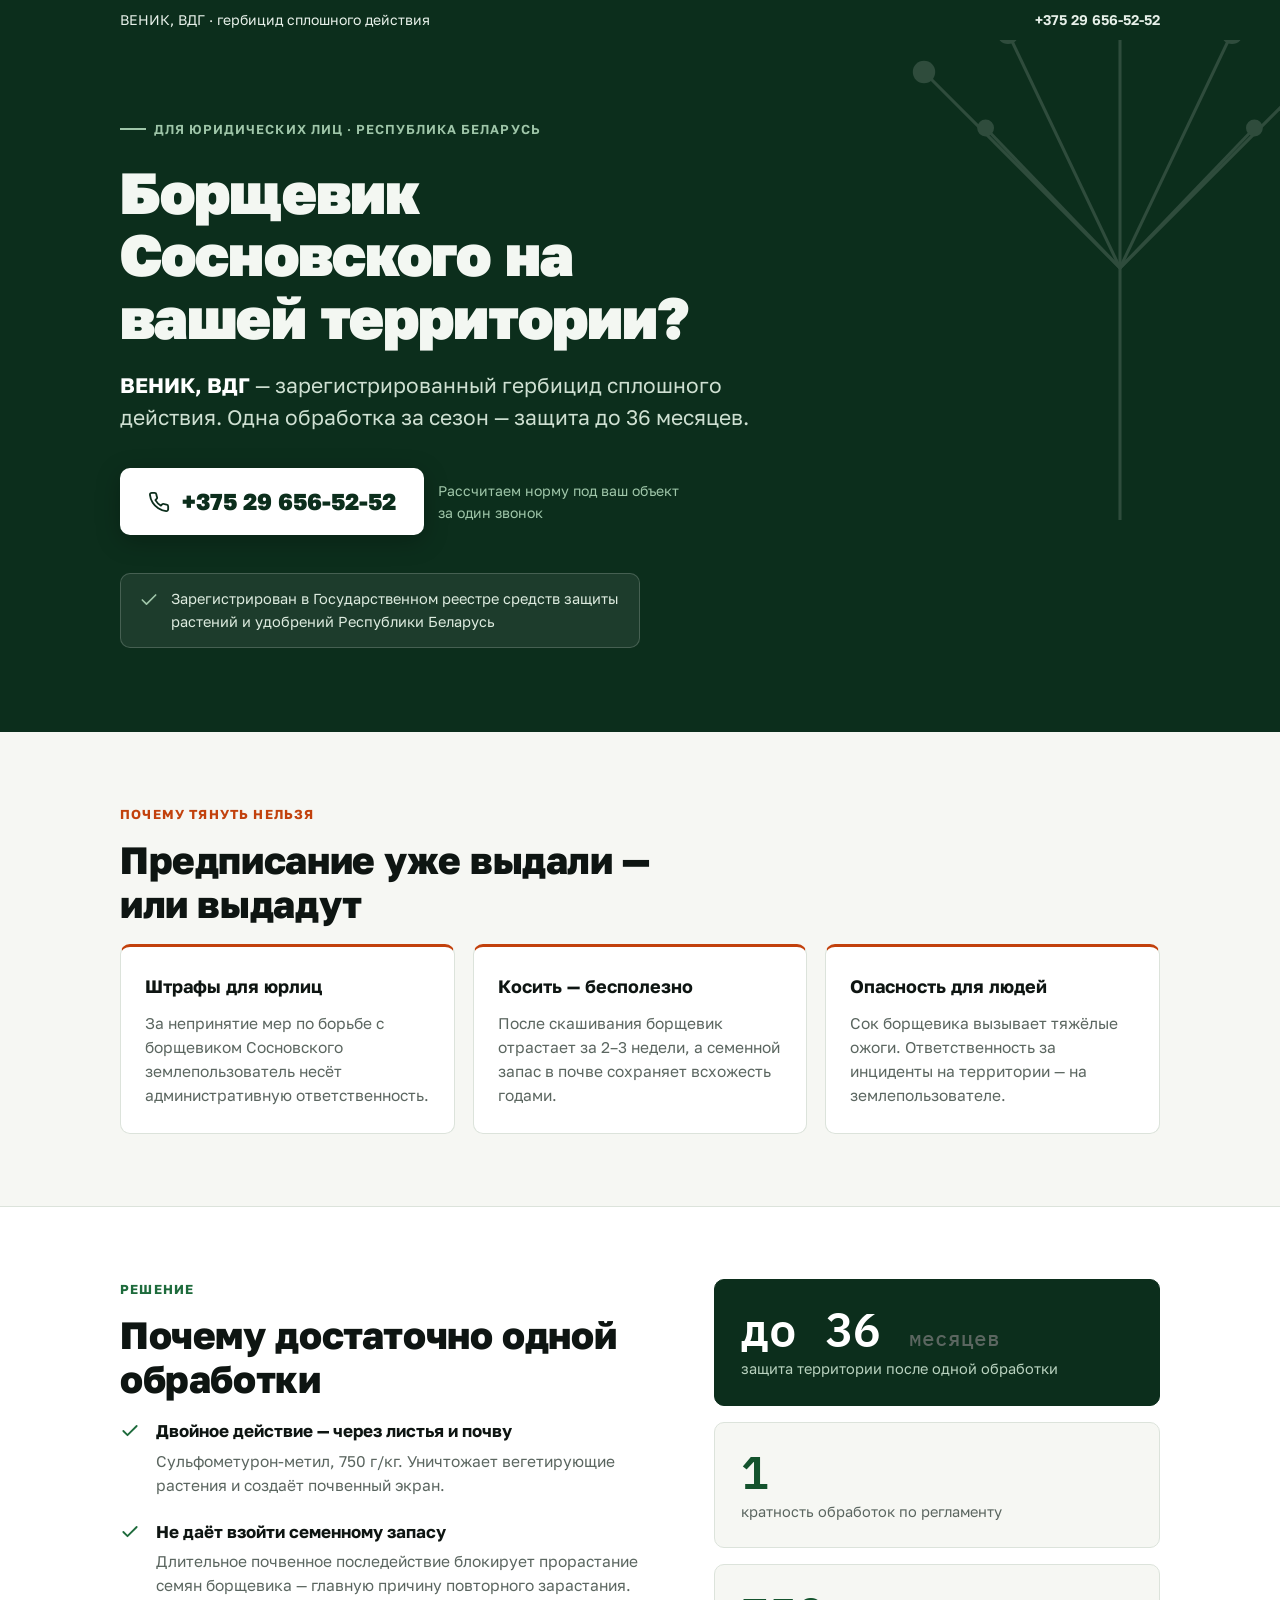
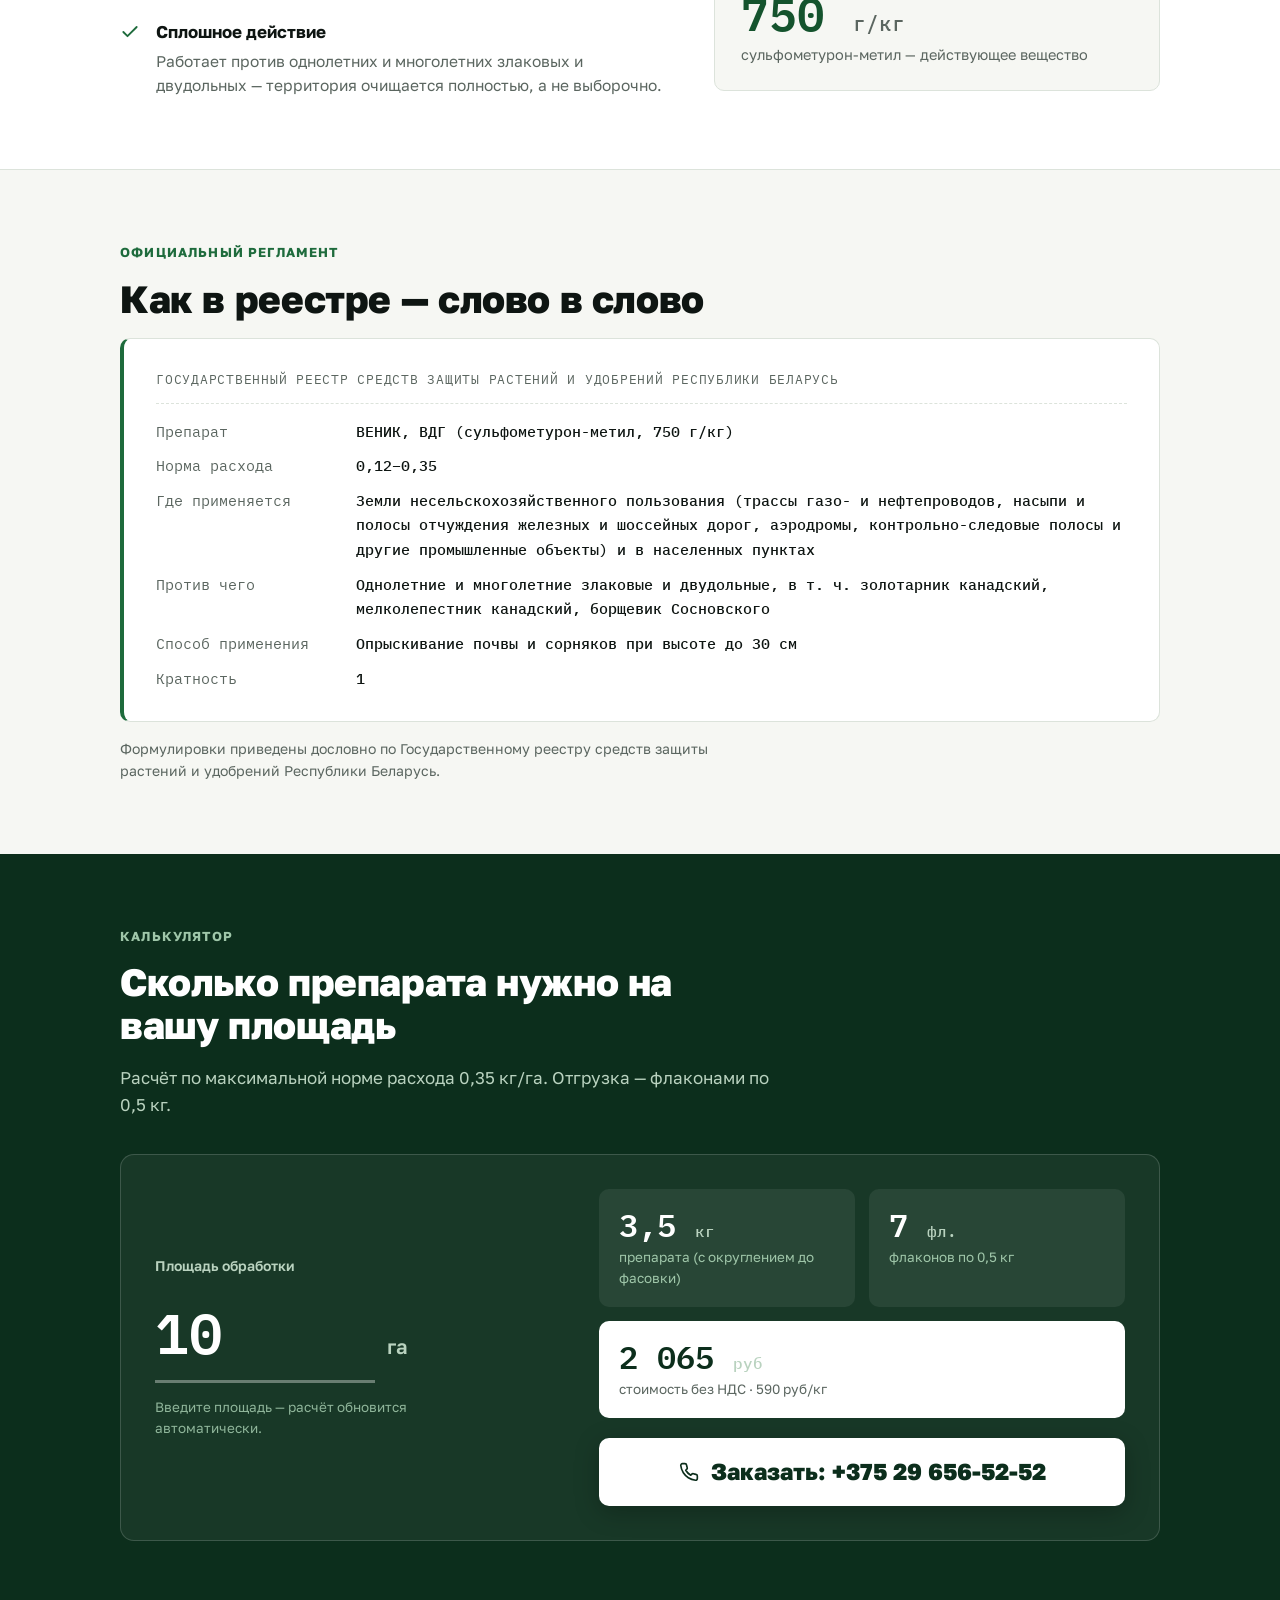
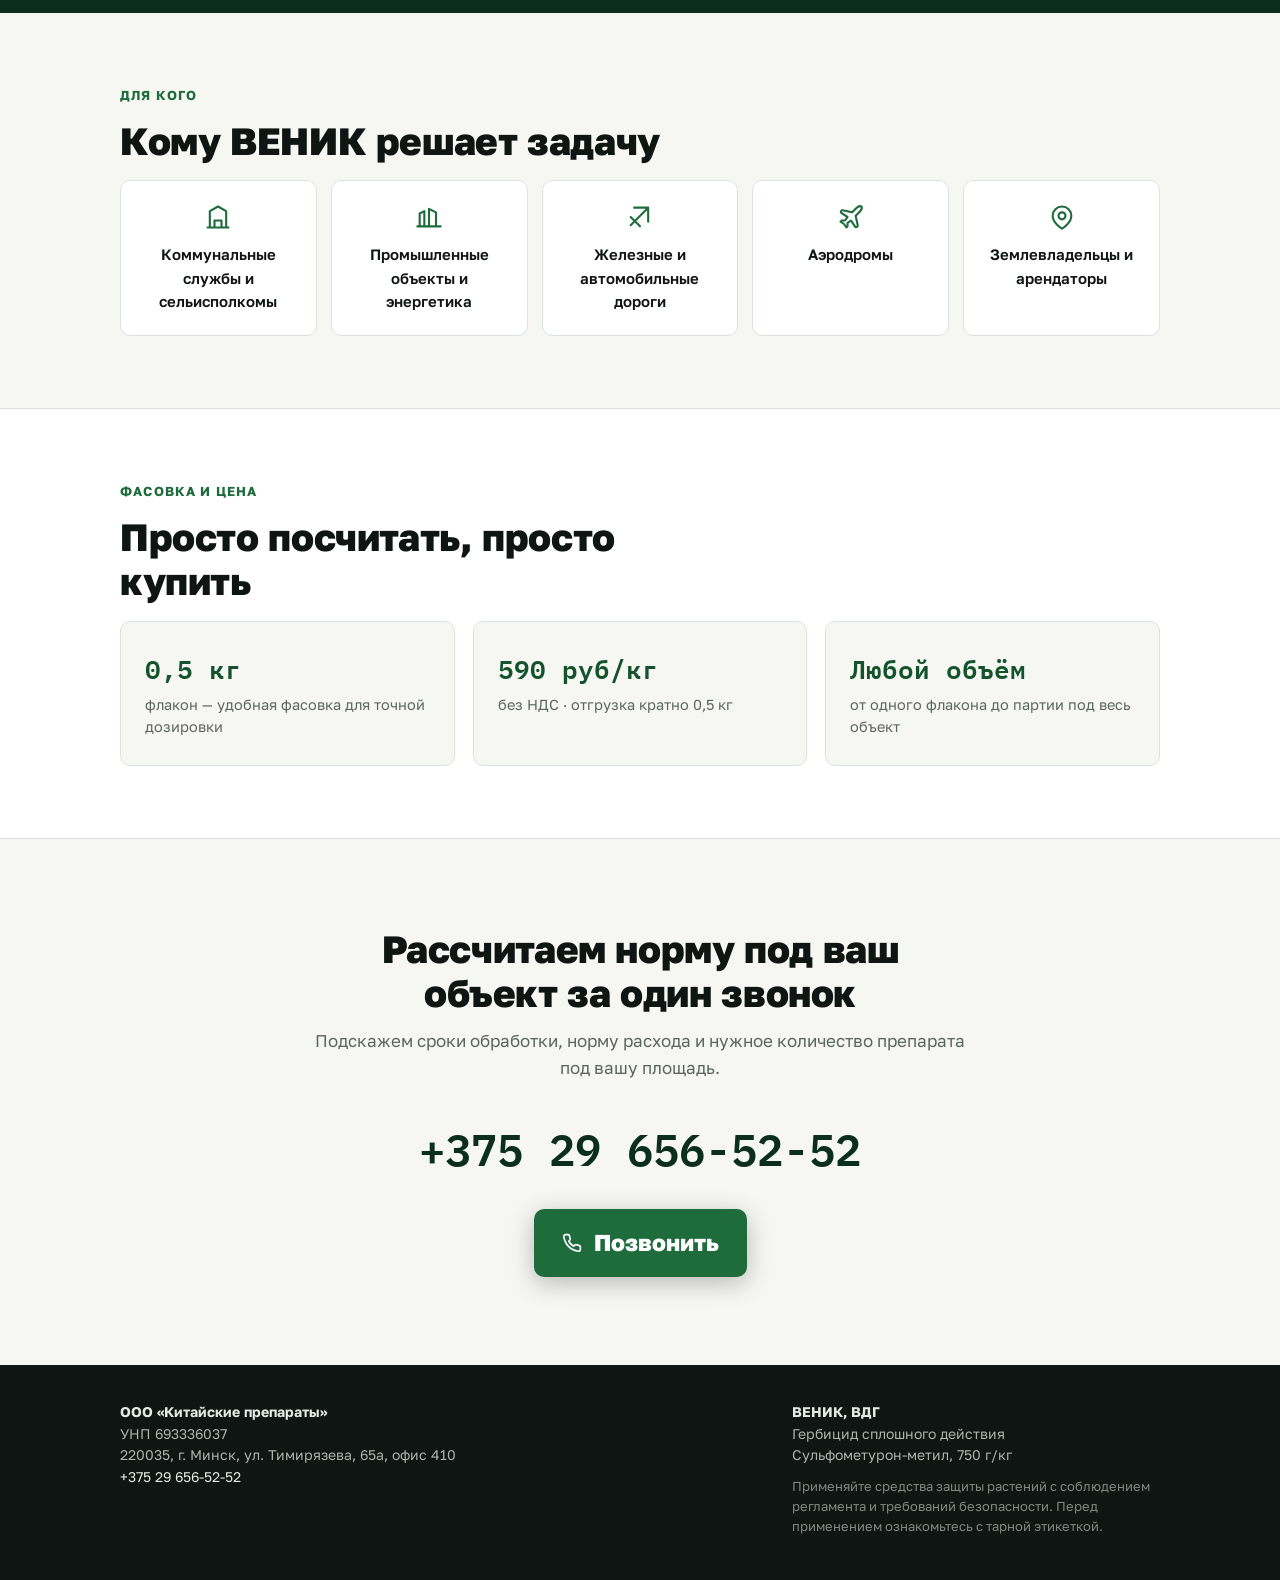
==== index.html @ 2564b075 "Add files via upload" ====
<!DOCTYPE html>
<html lang="ru">
<head>
<meta charset="UTF-8">
<meta name="viewport" content="width=device-width, initial-scale=1.0">
<title>ВЕНИК, ВДГ — гербицид против борщевика Сосновского | Беларусь</title>
<meta name="description" content="ВЕНИК, ВДГ — зарегистрированный в Республике Беларусь гербицид сплошного действия против борщевика Сосновского. Одна обработка. Защита до 36 месяцев.">
<link rel="preconnect" href="https://fonts.googleapis.com">
<link rel="preconnect" href="https://fonts.gstatic.com" crossorigin>
<link href="https://fonts.googleapis.com/css2?family=Golos+Text:wght@400;500;600;700;800;900&family=IBM+Plex+Mono:wght@400;500;600&display=swap" rel="stylesheet">
<style>
:root{
  --ink:#0E1512;
  --paper:#F6F7F3;
  --card:#FFFFFF;
  --green:#1E6B3C;
  --green-dark:#14532D;
  --green-deep:#0C2E1C;
  --amber:#C2410C;
  --amber-soft:#FDF0E7;
  --line:#DCE3DB;
  --muted:#5B6660;
  --radius:10px;
}
*{margin:0;padding:0;box-sizing:border-box}
html{scroll-behavior:smooth}
body{
  font-family:'Golos Text',system-ui,sans-serif;
  background:var(--paper);
  color:var(--ink);
  line-height:1.55;
  -webkit-font-smoothing:antialiased;
}
.mono{font-family:'IBM Plex Mono',monospace}
.wrap{max-width:1080px;margin:0 auto;padding:0 20px}
a{color:inherit}

/* ---------- top bar ---------- */
.topbar{
  background:var(--green-deep);
  color:#E7F0E9;
  font-size:14px;
  padding:9px 0;
}
.topbar .wrap{display:flex;justify-content:space-between;align-items:center;gap:12px;flex-wrap:wrap}
.topbar a{text-decoration:none;font-weight:600;white-space:nowrap}
.topbar a:hover{text-decoration:underline}

/* ---------- hero ---------- */
.hero{
  background:var(--green-deep);
  color:#F3F7F2;
  position:relative;
  overflow:hidden;
  padding:72px 0 84px;
}
.hero .wrap{position:relative;z-index:2}
.umbel{
  position:absolute;
  right:-120px;
  top:-80px;
  width:560px;
  height:560px;
  opacity:.14;
  z-index:1;
  pointer-events:none;
}
.eyebrow{
  display:inline-flex;
  align-items:center;
  gap:8px;
  font-size:13px;
  letter-spacing:.08em;
  text-transform:uppercase;
  font-weight:600;
  color:#9FC6A9;
  margin-bottom:22px;
}
.eyebrow::before{content:"";width:26px;height:2px;background:#9FC6A9;display:inline-block}
h1{
  font-size:clamp(32px,5.6vw,58px);
  font-weight:900;
  line-height:1.08;
  letter-spacing:-.015em;
  max-width:15ch;
  margin-bottom:20px;
}
.hero p.lead{
  font-size:clamp(17px,2.2vw,21px);
  color:#CFE0D2;
  max-width:52ch;
  margin-bottom:34px;
}
.hero p.lead strong{color:#fff}
.cta-row{display:flex;gap:14px;flex-wrap:wrap;align-items:center}
.btn-call{
  display:inline-flex;
  align-items:center;
  gap:12px;
  background:#fff;
  color:var(--green-deep);
  text-decoration:none;
  font-weight:800;
  font-size:clamp(18px,2.4vw,23px);
  padding:16px 28px;
  border-radius:var(--radius);
  transition:transform .18s ease, box-shadow .18s ease;
  cursor:pointer;
  box-shadow:0 6px 24px rgba(0,0,0,.25);
}
.btn-call:hover{transform:translateY(-2px);box-shadow:0 10px 30px rgba(0,0,0,.3)}
.btn-call svg{flex:none}
.cta-note{font-size:14px;color:#9FC6A9}
.reg-badge{
  margin-top:38px;
  display:inline-flex;
  align-items:flex-start;
  gap:12px;
  background:rgba(255,255,255,.07);
  border:1px solid rgba(255,255,255,.18);
  border-radius:var(--radius);
  padding:14px 18px;
  font-size:14.5px;
  color:#DDEBDF;
  max-width:520px;
}
.reg-badge svg{flex:none;margin-top:2px}

/* ---------- sections ---------- */
section{padding:72px 0}
.sec-label{
  font-size:13px;
  letter-spacing:.09em;
  text-transform:uppercase;
  font-weight:700;
  color:var(--green);
  margin-bottom:14px;
}
h2{
  font-size:clamp(26px,3.6vw,38px);
  font-weight:800;
  line-height:1.15;
  letter-spacing:-.01em;
  margin-bottom:18px;
  max-width:24ch;
}
.sub{font-size:17px;color:var(--muted);max-width:60ch;margin-bottom:36px}

/* ---------- pain ---------- */
.pain .sec-label{color:var(--amber)}
.pain-grid{display:grid;grid-template-columns:repeat(3,1fr);gap:18px}
.pain-card{
  background:var(--card);
  border:1px solid var(--line);
  border-top:3px solid var(--amber);
  border-radius:var(--radius);
  padding:26px 24px;
}
.pain-card h3{font-size:18px;font-weight:700;margin-bottom:10px}
.pain-card p{font-size:15.5px;color:var(--muted)}

/* ---------- solution ---------- */
.solution{background:var(--card);border-top:1px solid var(--line);border-bottom:1px solid var(--line)}
.sol-grid{display:grid;grid-template-columns:1.1fr .9fr;gap:48px;align-items:start}
.sol-points{display:flex;flex-direction:column;gap:22px;margin-top:8px}
.sol-point{display:flex;gap:16px;align-items:flex-start}
.sol-point svg{flex:none;margin-top:3px}
.sol-point h3{font-size:17px;font-weight:700;margin-bottom:4px}
.sol-point p{font-size:15.5px;color:var(--muted)}
.stat-stack{display:flex;flex-direction:column;gap:16px}
.stat{
  background:var(--paper);
  border:1px solid var(--line);
  border-radius:var(--radius);
  padding:24px 26px;
}
.stat .num{
  font-family:'IBM Plex Mono',monospace;
  font-size:clamp(34px,4.5vw,46px);
  font-weight:600;
  color:var(--green-dark);
  line-height:1.05;
}
.stat .num small{font-size:.45em;font-weight:500;color:var(--muted)}
.stat .cap{font-size:14.5px;color:var(--muted);margin-top:6px}
.stat.hi{background:var(--green-deep);border-color:var(--green-deep)}
.stat.hi .num{color:#fff}
.stat.hi .cap{color:#B9D2BF}

/* ---------- registry verbatim ---------- */
.registry-doc{
  background:var(--card);
  border:1px solid var(--line);
  border-left:4px solid var(--green);
  border-radius:var(--radius);
  padding:30px 32px;
  font-family:'IBM Plex Mono',monospace;
  font-size:14.5px;
  line-height:1.7;
}
.registry-doc .doc-head{
  font-size:12.5px;
  letter-spacing:.06em;
  text-transform:uppercase;
  color:var(--muted);
  border-bottom:1px dashed var(--line);
  padding-bottom:12px;
  margin-bottom:16px;
}
.registry-doc dl{display:grid;grid-template-columns:180px 1fr;gap:10px 20px}
.registry-doc dt{color:var(--muted)}
.registry-doc dd{font-weight:500}
.reg-footnote{font-size:14px;color:var(--muted);margin-top:16px;max-width:70ch}

/* ---------- calculator ---------- */
.calc{background:var(--green-deep);color:#F3F7F2}
.calc .sec-label{color:#9FC6A9}
.calc h2{color:#fff}
.calc .sub{color:#B9D2BF}
.calc-box{
  background:rgba(255,255,255,.05);
  border:1px solid rgba(255,255,255,.16);
  border-radius:14px;
  padding:34px;
  display:grid;
  grid-template-columns:1fr 1.3fr;
  gap:40px;
  align-items:center;
}
.calc-input label{display:block;font-size:14px;color:#B9D2BF;margin-bottom:10px;font-weight:600}
.area-field{display:flex;align-items:baseline;gap:12px}
.area-field input{
  font-family:'IBM Plex Mono',monospace;
  font-size:clamp(38px,6vw,56px);
  font-weight:600;
  background:transparent;
  border:none;
  border-bottom:3px solid rgba(255,255,255,.35);
  color:#fff;
  width:100%;
  max-width:220px;
  padding:2px 0 6px;
  outline:none;
  transition:border-color .2s;
}
.area-field input:focus{border-color:#fff}
.area-field input::-webkit-outer-spin-button,
.area-field input::-webkit-inner-spin-button{-webkit-appearance:none;margin:0}
.area-field input[type=number]{-moz-appearance:textfield}
.area-field .unit{font-size:20px;color:#B9D2BF;font-weight:600}
.calc-hint{font-size:13.5px;color:#8FB59A;margin-top:14px;max-width:34ch}
.calc-out{display:grid;grid-template-columns:1fr 1fr;gap:14px}
.out-cell{
  background:rgba(255,255,255,.07);
  border-radius:10px;
  padding:18px 20px;
}
.out-cell .v{
  font-family:'IBM Plex Mono',monospace;
  font-size:clamp(24px,3.2vw,32px);
  font-weight:600;
  color:#fff;
  line-height:1.1;
}
.out-cell .v small{font-size:.5em;font-weight:500;color:#B9D2BF}
.out-cell .k{font-size:13.5px;color:#9FC6A9;margin-top:5px}
.out-cell.total{grid-column:1/-1;background:#fff}
.out-cell.total .v{color:var(--green-deep)}
.out-cell.total .k{color:var(--muted)}
.calc-cta{grid-column:1/-1;margin-top:6px}
.btn-call.green{background:#fff;color:var(--green-deep);width:100%;justify-content:center}

/* ---------- audience ---------- */
.aud-grid{display:grid;grid-template-columns:repeat(5,1fr);gap:14px}
.aud-card{
  background:var(--card);
  border:1px solid var(--line);
  border-radius:var(--radius);
  padding:22px 18px;
  text-align:center;
  font-size:15px;
  font-weight:600;
  display:flex;
  flex-direction:column;
  align-items:center;
  gap:12px;
}
.aud-card svg{color:var(--green)}

/* ---------- pack / price ---------- */
.pack{background:var(--card);border-top:1px solid var(--line);border-bottom:1px solid var(--line)}
.pack-grid{display:grid;grid-template-columns:repeat(3,1fr);gap:18px}
.pack-cell{
  border:1px solid var(--line);
  border-radius:var(--radius);
  padding:26px 24px;
  background:var(--paper);
}
.pack-cell .v{font-family:'IBM Plex Mono',monospace;font-size:26px;font-weight:600;color:var(--green-dark)}
.pack-cell .k{font-size:14.5px;color:var(--muted);margin-top:6px}

/* ---------- final ---------- */
.final{padding:88px 0;text-align:center}
.final h2{margin:0 auto 14px}
.final .sub{margin:0 auto 34px}
.phone-big{
  font-family:'IBM Plex Mono',monospace;
  font-size:clamp(26px,5vw,44px);
  font-weight:600;
  color:var(--green-deep);
  text-decoration:none;
  display:inline-block;
  margin-bottom:26px;
}
.phone-big:hover{text-decoration:underline}

/* ---------- footer ---------- */
footer{
  background:var(--ink);
  color:#A9B4AD;
  font-size:14px;
  padding:36px 0 44px;
}
footer .wrap{display:flex;justify-content:space-between;gap:24px;flex-wrap:wrap}
footer .safety{max-width:46ch;font-size:13px;color:#7E8A82;margin-top:10px}
footer strong{color:#E2E8E3}

/* ---------- sticky mobile call ---------- */
.sticky-call{
  display:none;
  position:fixed;
  left:12px;right:12px;bottom:12px;
  z-index:50;
}
.sticky-call a{
  display:flex;
  align-items:center;
  justify-content:center;
  gap:10px;
  background:var(--green);
  color:#fff;
  text-decoration:none;
  font-weight:800;
  font-size:17px;
  padding:15px;
  border-radius:12px;
  box-shadow:0 8px 24px rgba(12,46,28,.35);
}

@media(prefers-reduced-motion:reduce){
  *{transition:none!important;animation:none!important}
  html{scroll-behavior:auto}
}
@media(max-width:900px){
  .sol-grid{grid-template-columns:1fr;gap:34px}
  .pain-grid,.pack-grid{grid-template-columns:1fr}
  .aud-grid{grid-template-columns:repeat(2,1fr)}
  .calc-box{grid-template-columns:1fr;padding:26px 22px}
  .registry-doc dl{grid-template-columns:1fr;gap:2px 0}
  .registry-doc dt{margin-top:12px}
  section{padding:56px 0}
  .hero{padding:56px 0 64px}
  .sticky-call{display:block}
  footer{padding-bottom:96px}
}
@media(max-width:480px){
  .aud-grid{grid-template-columns:1fr 1fr}
}
</style>
</head>
<body>

<div class="topbar">
  <div class="wrap">
    <span>ВЕНИК, ВДГ · гербицид сплошного действия</span>
    <a href="tel:+375296565252">+375 29 656-52-52</a>
  </div>
</div>

<header class="hero">
  <svg class="umbel" viewBox="0 0 200 200" aria-hidden="true">
    <g stroke="#FFFFFF" stroke-width="1.1" fill="none">
      <line x1="100" y1="200" x2="100" y2="110"/>
      <g id="rays">
        <line x1="100" y1="110" x2="30" y2="40"/>
        <line x1="100" y1="110" x2="60" y2="26"/>
        <line x1="100" y1="110" x2="100" y2="18"/>
        <line x1="100" y1="110" x2="140" y2="26"/>
        <line x1="100" y1="110" x2="170" y2="40"/>
        <line x1="100" y1="110" x2="52" y2="60"/>
        <line x1="100" y1="110" x2="148" y2="60"/>
      </g>
    </g>
    <g fill="#FFFFFF">
      <circle cx="30" cy="40" r="4"/><circle cx="60" cy="26" r="4"/>
      <circle cx="100" cy="18" r="4"/><circle cx="140" cy="26" r="4"/>
      <circle cx="170" cy="40" r="4"/><circle cx="52" cy="60" r="3"/>
      <circle cx="148" cy="60" r="3"/>
    </g>
  </svg>
  <div class="wrap">
    <div class="eyebrow">Для юридических лиц · Республика Беларусь</div>
    <h1>Борщевик Сосновского на вашей территории?</h1>
    <p class="lead"><strong>ВЕНИК, ВДГ</strong> — зарегистрированный гербицид сплошного действия. Одна обработка за сезон — защита до 36 месяцев.</p>
    <div class="cta-row">
      <a class="btn-call" href="tel:+375296565252">
        <svg width="22" height="22" viewBox="0 0 24 24" fill="none" stroke="currentColor" stroke-width="2" stroke-linecap="round" stroke-linejoin="round"><path d="M22 16.92v3a2 2 0 0 1-2.18 2 19.79 19.79 0 0 1-8.63-3.07 19.5 19.5 0 0 1-6-6 19.79 19.79 0 0 1-3.07-8.67A2 2 0 0 1 4.11 2h3a2 2 0 0 1 2 1.72c.127.96.361 1.903.7 2.81a2 2 0 0 1-.45 2.11L8.09 9.91a16 16 0 0 0 6 6l1.27-1.27a2 2 0 0 1 2.11-.45c.907.339 1.85.573 2.81.7A2 2 0 0 1 22 16.92z"/></svg>
        +375 29 656-52-52
      </a>
      <span class="cta-note">Рассчитаем норму под ваш объект<br>за один звонок</span>
    </div>
    <div class="reg-badge">
      <svg width="20" height="20" viewBox="0 0 24 24" fill="none" stroke="#9FC6A9" stroke-width="2" stroke-linecap="round" stroke-linejoin="round"><path d="M20 6 9 17l-5-5"/></svg>
      Зарегистрирован в Государственном реестре средств защиты растений и удобрений Республики Беларусь
    </div>
  </div>
</header>

<section class="pain">
  <div class="wrap">
    <div class="sec-label">Почему тянуть нельзя</div>
    <h2>Предписание уже выдали — или выдадут</h2>
    <div class="pain-grid">
      <div class="pain-card">
        <h3>Штрафы для юрлиц</h3>
        <p>За непринятие мер по борьбе с борщевиком Сосновского землепользователь несёт административную ответственность.</p>
      </div>
      <div class="pain-card">
        <h3>Косить — бесполезно</h3>
        <p>После скашивания борщевик отрастает за 2–3 недели, а семенной запас в почве сохраняет всхожесть годами.</p>
      </div>
      <div class="pain-card">
        <h3>Опасность для людей</h3>
        <p>Сок борщевика вызывает тяжёлые ожоги. Ответственность за инциденты на территории — на землепользователе.</p>
      </div>
    </div>
  </div>
</section>

<section class="solution">
  <div class="wrap">
    <div class="sol-grid">
      <div>
        <div class="sec-label">Решение</div>
        <h2>Почему достаточно одной обработки</h2>
        <div class="sol-points">
          <div class="sol-point">
            <svg width="20" height="20" viewBox="0 0 24 24" fill="none" stroke="#1E6B3C" stroke-width="2.2" stroke-linecap="round" stroke-linejoin="round"><path d="M20 6 9 17l-5-5"/></svg>
            <div>
              <h3>Двойное действие — через листья и почву</h3>
              <p>Сульфометурон-метил, 750 г/кг. Уничтожает вегетирующие растения и создаёт почвенный экран.</p>
            </div>
          </div>
          <div class="sol-point">
            <svg width="20" height="20" viewBox="0 0 24 24" fill="none" stroke="#1E6B3C" stroke-width="2.2" stroke-linecap="round" stroke-linejoin="round"><path d="M20 6 9 17l-5-5"/></svg>
            <div>
              <h3>Не даёт взойти семенному запасу</h3>
              <p>Длительное почвенное последействие блокирует прорастание семян борщевика — главную причину повторного зарастания.</p>
            </div>
          </div>
          <div class="sol-point">
            <svg width="20" height="20" viewBox="0 0 24 24" fill="none" stroke="#1E6B3C" stroke-width="2.2" stroke-linecap="round" stroke-linejoin="round"><path d="M20 6 9 17l-5-5"/></svg>
            <div>
              <h3>Сплошное действие</h3>
              <p>Работает против однолетних и многолетних злаковых и двудольных — территория очищается полностью, а не выборочно.</p>
            </div>
          </div>
        </div>
      </div>
      <div class="stat-stack">
        <div class="stat hi">
          <div class="num">до 36 <small>месяцев</small></div>
          <div class="cap">защита территории после одной обработки</div>
        </div>
        <div class="stat">
          <div class="num">1</div>
          <div class="cap">кратность обработок по регламенту</div>
        </div>
        <div class="stat">
          <div class="num">750 <small>г/кг</small></div>
          <div class="cap">сульфометурон-метил — действующее вещество</div>
        </div>
      </div>
    </div>
  </div>
</section>

<section class="registry">
  <div class="wrap">
    <div class="sec-label">Официальный регламент</div>
    <h2>Как в реестре — слово в слово</h2>
    <div class="registry-doc">
      <div class="doc-head">Государственный реестр средств защиты растений и удобрений Республики Беларусь</div>
      <dl>
        <dt>Препарат</dt>
        <dd>ВЕНИК, ВДГ (сульфометурон-метил, 750 г/кг)</dd>
        <dt>Норма расхода</dt>
        <dd>0,12–0,35</dd>
        <dt>Где применяется</dt>
        <dd>Земли несельскохозяйственного пользования (трассы газо- и нефтепроводов, насыпи и полосы отчуждения железных и шоссейных дорог, аэродромы, контрольно-следовые полосы и другие промышленные объекты) и в населенных пунктах</dd>
        <dt>Против чего</dt>
        <dd>Однолетние и многолетние злаковые и двудольные, в т. ч. золотарник канадский, мелколепестник канадский, борщевик Сосновского</dd>
        <dt>Способ применения</dt>
        <dd>Опрыскивание почвы и сорняков при высоте до 30 см</dd>
        <dt>Кратность</dt>
        <dd>1</dd>
      </dl>
    </div>
    <p class="reg-footnote">Формулировки приведены дословно по Государственному реестру средств защиты растений и удобрений Республики Беларусь.</p>
  </div>
</section>

<section class="calc" id="calc">
  <div class="wrap">
    <div class="sec-label">Калькулятор</div>
    <h2>Сколько препарата нужно на вашу площадь</h2>
    <p class="sub">Расчёт по максимальной норме расхода 0,35 кг/га. Отгрузка — флаконами по 0,5 кг.</p>
    <div class="calc-box">
      <div class="calc-input">
        <label for="area">Площадь обработки</label>
        <div class="area-field">
          <input type="number" id="area" inputmode="decimal" min="0" step="0.1" value="10" aria-label="Площадь в гектарах">
          <span class="unit">га</span>
        </div>
        <p class="calc-hint">Введите площадь — расчёт обновится автоматически.</p>
      </div>
      <div class="calc-out">
        <div class="out-cell">
          <div class="v" id="out-kg">3,5 <small>кг</small></div>
          <div class="k">препарата (с округлением до фасовки)</div>
        </div>
        <div class="out-cell">
          <div class="v" id="out-packs">7 <small>фл.</small></div>
          <div class="k">флаконов по 0,5 кг</div>
        </div>
        <div class="out-cell total">
          <div class="v" id="out-sum">2 065 <small>руб</small></div>
          <div class="k">стоимость без НДС · 590 руб/кг</div>
        </div>
        <div class="calc-cta">
          <a class="btn-call green" href="tel:+375296565252">
            <svg width="20" height="20" viewBox="0 0 24 24" fill="none" stroke="currentColor" stroke-width="2" stroke-linecap="round" stroke-linejoin="round"><path d="M22 16.92v3a2 2 0 0 1-2.18 2 19.79 19.79 0 0 1-8.63-3.07 19.5 19.5 0 0 1-6-6 19.79 19.79 0 0 1-3.07-8.67A2 2 0 0 1 4.11 2h3a2 2 0 0 1 2 1.72c.127.96.361 1.903.7 2.81a2 2 0 0 1-.45 2.11L8.09 9.91a16 16 0 0 0 6 6l1.27-1.27a2 2 0 0 1 2.11-.45c.907.339 1.85.573 2.81.7A2 2 0 0 1 22 16.92z"/></svg>
            Заказать: +375 29 656-52-52
          </a>
        </div>
      </div>
    </div>
  </div>
</section>

<section class="audience">
  <div class="wrap">
    <div class="sec-label">Для кого</div>
    <h2>Кому ВЕНИК решает задачу</h2>
    <div class="aud-grid">
      <div class="aud-card">
        <svg width="28" height="28" viewBox="0 0 24 24" fill="none" stroke="currentColor" stroke-width="1.8" stroke-linecap="round" stroke-linejoin="round"><path d="M3 21h18M5 21V7l7-4 7 4v14M9 21v-6h6v6"/></svg>
        Коммунальные службы и сельисполкомы
      </div>
      <div class="aud-card">
        <svg width="28" height="28" viewBox="0 0 24 24" fill="none" stroke="currentColor" stroke-width="1.8" stroke-linecap="round" stroke-linejoin="round"><path d="M2 20h20M4 20V9l4-2v13M12 20V5l6 3v12"/></svg>
        Промышленные объекты и энергетика
      </div>
      <div class="aud-card">
        <svg width="28" height="28" viewBox="0 0 24 24" fill="none" stroke="currentColor" stroke-width="1.8" stroke-linecap="round" stroke-linejoin="round"><path d="M4 19 19 4M7 4h12v12M4 12l8 8"/></svg>
        Железные и автомобильные дороги
      </div>
      <div class="aud-card">
        <svg width="28" height="28" viewBox="0 0 24 24" fill="none" stroke="currentColor" stroke-width="1.8" stroke-linecap="round" stroke-linejoin="round"><path d="M17.8 19.2 16 11l3.5-3.5C21 6 21.5 4 21 3c-1-.5-3 0-4.5 1.5L13 8 4.8 6.2c-.5-.1-.9.1-1.1.5l-.3.5c-.2.5-.1 1 .3 1.3L9 12l-2 3H4l-1 1 3 2 2 3 1-1v-3l3-2 3.5 5.3c.3.4.8.5 1.3.3l.5-.2c.4-.3.6-.7.5-1.2z"/></svg>
        Аэродромы
      </div>
      <div class="aud-card">
        <svg width="28" height="28" viewBox="0 0 24 24" fill="none" stroke="currentColor" stroke-width="1.8" stroke-linecap="round" stroke-linejoin="round"><path d="M12 22s8-4.5 8-11a8 8 0 1 0-16 0c0 6.5 8 11 8 11z"/><circle cx="12" cy="11" r="3"/></svg>
        Землевладельцы и арендаторы
      </div>
    </div>
  </div>
</section>

<section class="pack">
  <div class="wrap">
    <div class="sec-label">Фасовка и цена</div>
    <h2>Просто посчитать, просто купить</h2>
    <div class="pack-grid">
      <div class="pack-cell">
        <div class="v">0,5 кг</div>
        <div class="k">флакон — удобная фасовка для точной дозировки</div>
      </div>
      <div class="pack-cell">
        <div class="v">590 руб/кг</div>
        <div class="k">без НДС · отгрузка кратно 0,5 кг</div>
      </div>
      <div class="pack-cell">
        <div class="v">Любой объём</div>
        <div class="k">от одного флакона до партии под весь объект</div>
      </div>
    </div>
  </div>
</section>

<section class="final">
  <div class="wrap">
    <h2>Рассчитаем норму под ваш объект за один звонок</h2>
    <p class="sub">Подскажем сроки обработки, норму расхода и нужное количество препарата под вашу площадь.</p>
    <a class="phone-big" href="tel:+375296565252">+375 29 656-52-52</a>
    <div>
      <a class="btn-call" style="background:var(--green);color:#fff" href="tel:+375296565252">
        <svg width="20" height="20" viewBox="0 0 24 24" fill="none" stroke="currentColor" stroke-width="2" stroke-linecap="round" stroke-linejoin="round"><path d="M22 16.92v3a2 2 0 0 1-2.18 2 19.79 19.79 0 0 1-8.63-3.07 19.5 19.5 0 0 1-6-6 19.79 19.79 0 0 1-3.07-8.67A2 2 0 0 1 4.11 2h3a2 2 0 0 1 2 1.72c.127.96.361 1.903.7 2.81a2 2 0 0 1-.45 2.11L8.09 9.91a16 16 0 0 0 6 6l1.27-1.27a2 2 0 0 1 2.11-.45c.907.339 1.85.573 2.81.7A2 2 0 0 1 22 16.92z"/></svg>
        Позвонить
      </a>
    </div>
  </div>
</section>

<footer>
  <div class="wrap">
    <div>
      <strong>ООО «Китайские препараты»</strong><br>
      УНП 693336037<br>
      220035, г. Минск, ул. Тимирязева, 65а, офис 410<br>
      <a href="tel:+375296565252" style="color:#E2E8E3;text-decoration:none">+375 29 656-52-52</a>
    </div>
    <div>
      <strong>ВЕНИК, ВДГ</strong><br>
      Гербицид сплошного действия<br>
      Сульфометурон-метил, 750 г/кг
      <p class="safety">Применяйте средства защиты растений с соблюдением регламента и требований безопасности. Перед применением ознакомьтесь с тарной этикеткой.</p>
    </div>
  </div>
</footer>

<div class="sticky-call">
  <a href="tel:+375296565252">
    <svg width="18" height="18" viewBox="0 0 24 24" fill="none" stroke="currentColor" stroke-width="2" stroke-linecap="round" stroke-linejoin="round"><path d="M22 16.92v3a2 2 0 0 1-2.18 2 19.79 19.79 0 0 1-8.63-3.07 19.5 19.5 0 0 1-6-6 19.79 19.79 0 0 1-3.07-8.67A2 2 0 0 1 4.11 2h3a2 2 0 0 1 2 1.72c.127.96.361 1.903.7 2.81a2 2 0 0 1-.45 2.11L8.09 9.91a16 16 0 0 0 6 6l1.27-1.27a2 2 0 0 1 2.11-.45c.907.339 1.85.573 2.81.7A2 2 0 0 1 22 16.92z"/></svg>
    Позвонить: +375 29 656-52-52
  </a>
</div>

<script>
(function(){
  var RATE = 0.35;      // кг/га, максимальная норма
  var PACK = 0.5;       // кг во флаконе
  var PRICE = 590;      // руб/кг без НДС
  var input = document.getElementById('area');
  var outKg = document.getElementById('out-kg');
  var outPacks = document.getElementById('out-packs');
  var outSum = document.getElementById('out-sum');

  function fmt(n, dec){
    return n.toLocaleString('ru-RU', {minimumFractionDigits: 0, maximumFractionDigits: dec});
  }
  function calc(){
    var area = parseFloat(String(input.value).replace(',', '.'));
    if (!isFinite(area) || area <= 0){
      outKg.innerHTML = '— <small>кг</small>';
      outPacks.innerHTML = '— <small>фл.</small>';
      outSum.innerHTML = '— <small>руб</small>';
      return;
    }
    var rawKg = area * RATE;
    var packs = Math.max(1, Math.ceil(rawKg / PACK));
    var kg = packs * PACK;
    var sum = kg * PRICE;
    outKg.innerHTML = fmt(kg, 1) + ' <small>кг</small>';
    outPacks.innerHTML = fmt(packs, 0) + ' <small>фл.</small>';
    outSum.innerHTML = fmt(sum, 0) + ' <small>руб</small>';
  }
  input.addEventListener('input', calc);
  calc();
})();
</script>

</body>
</html>
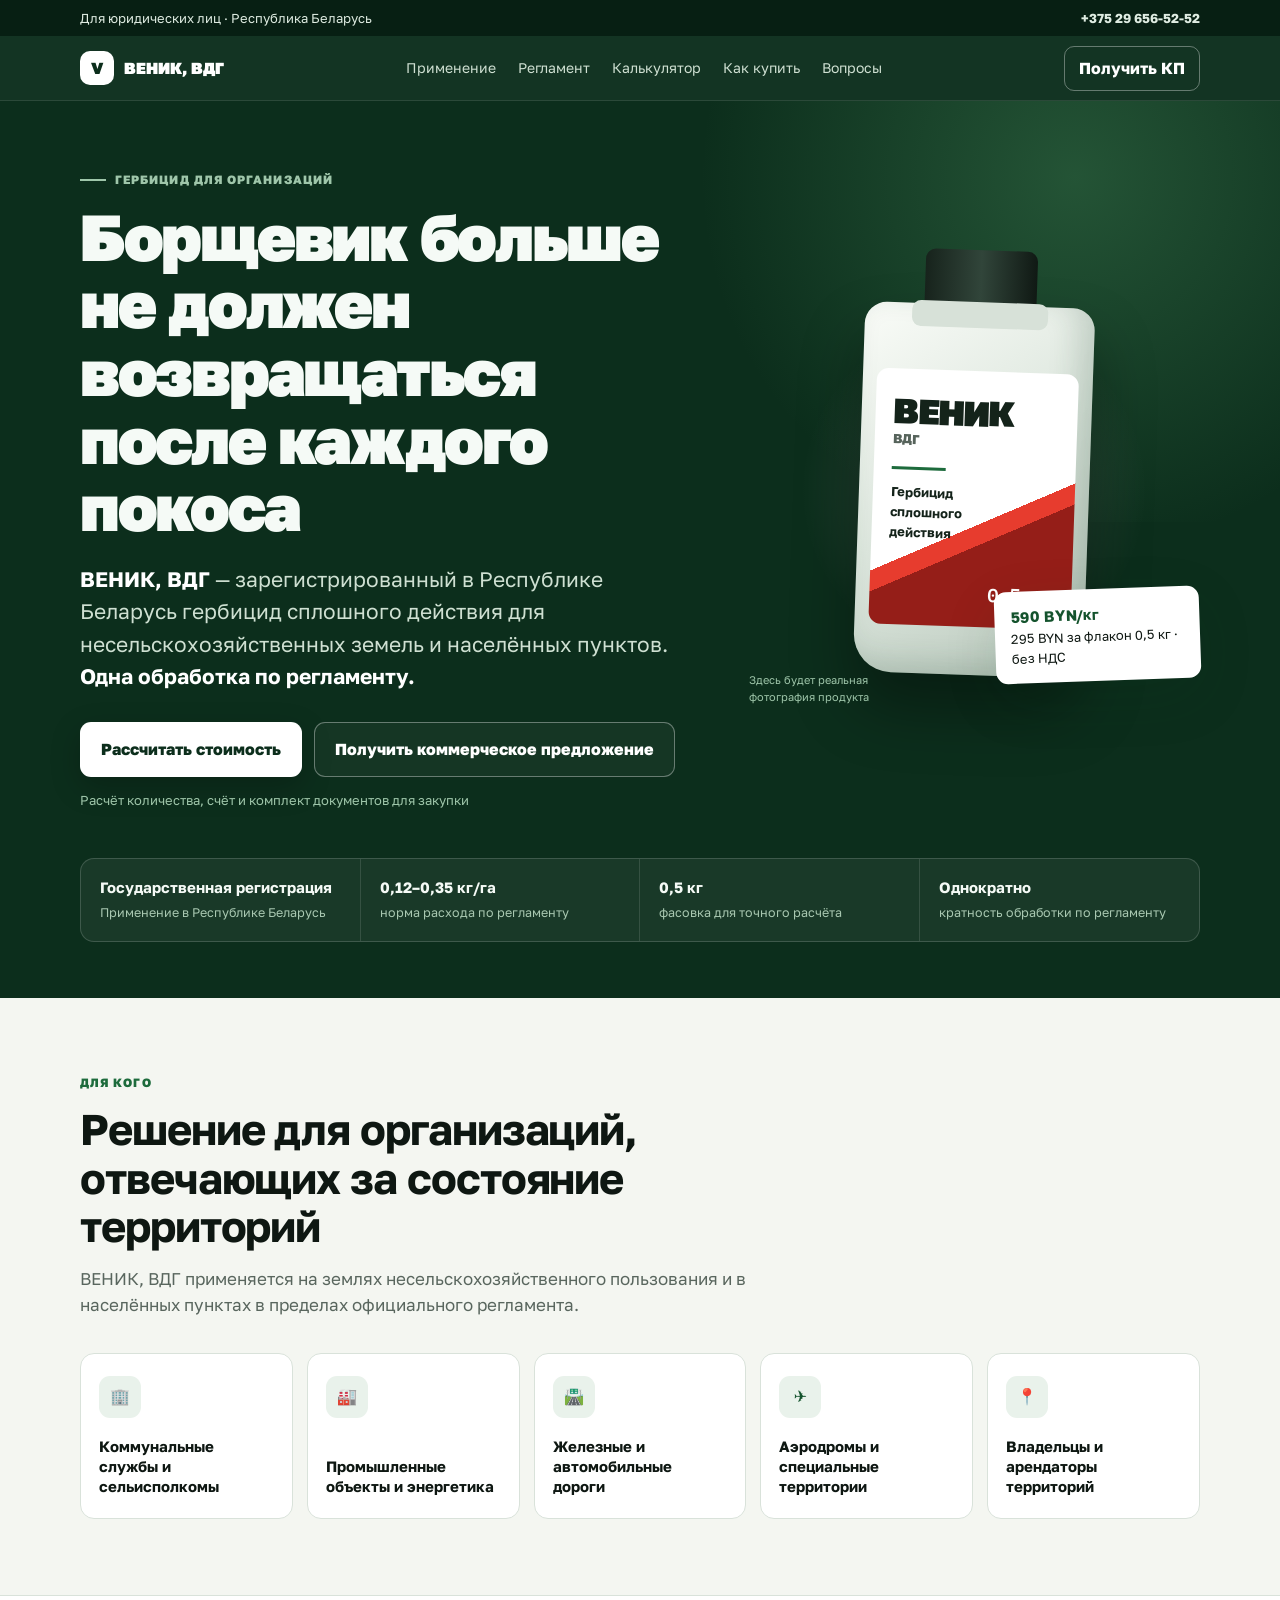
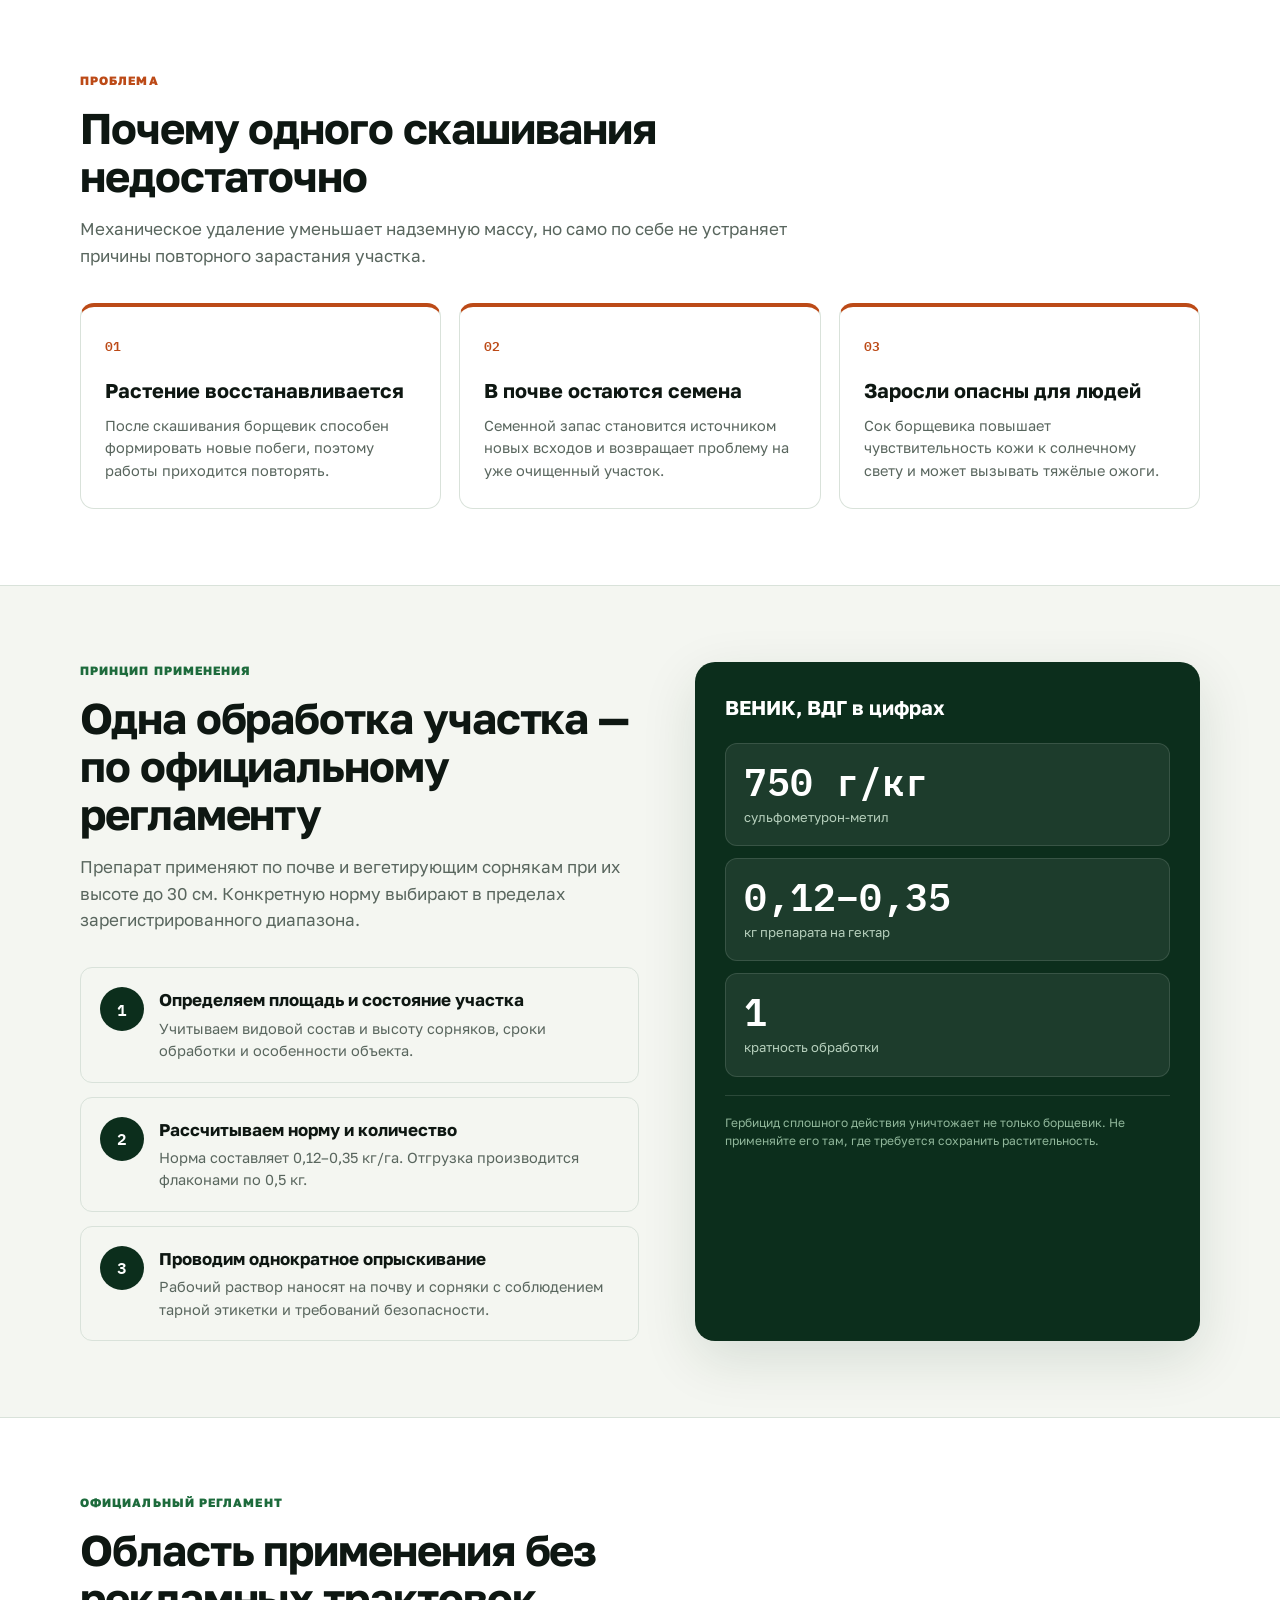
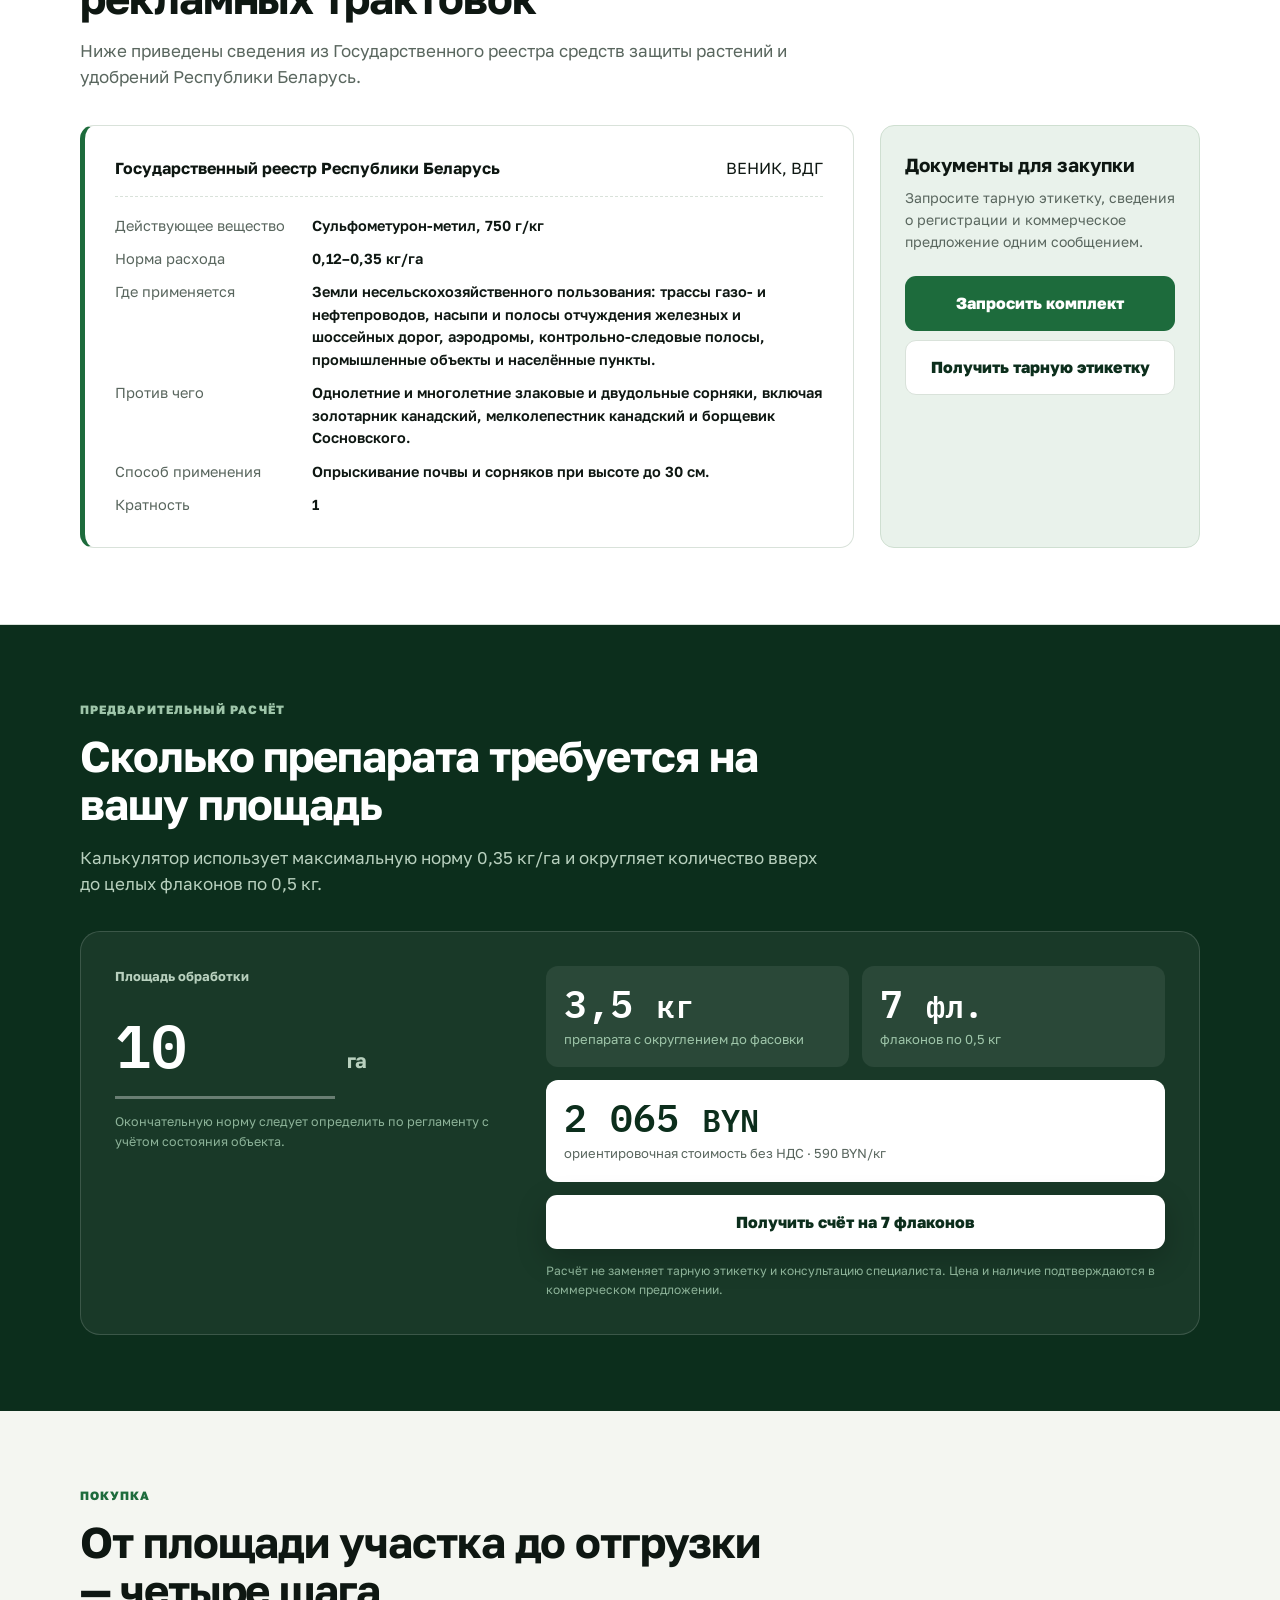
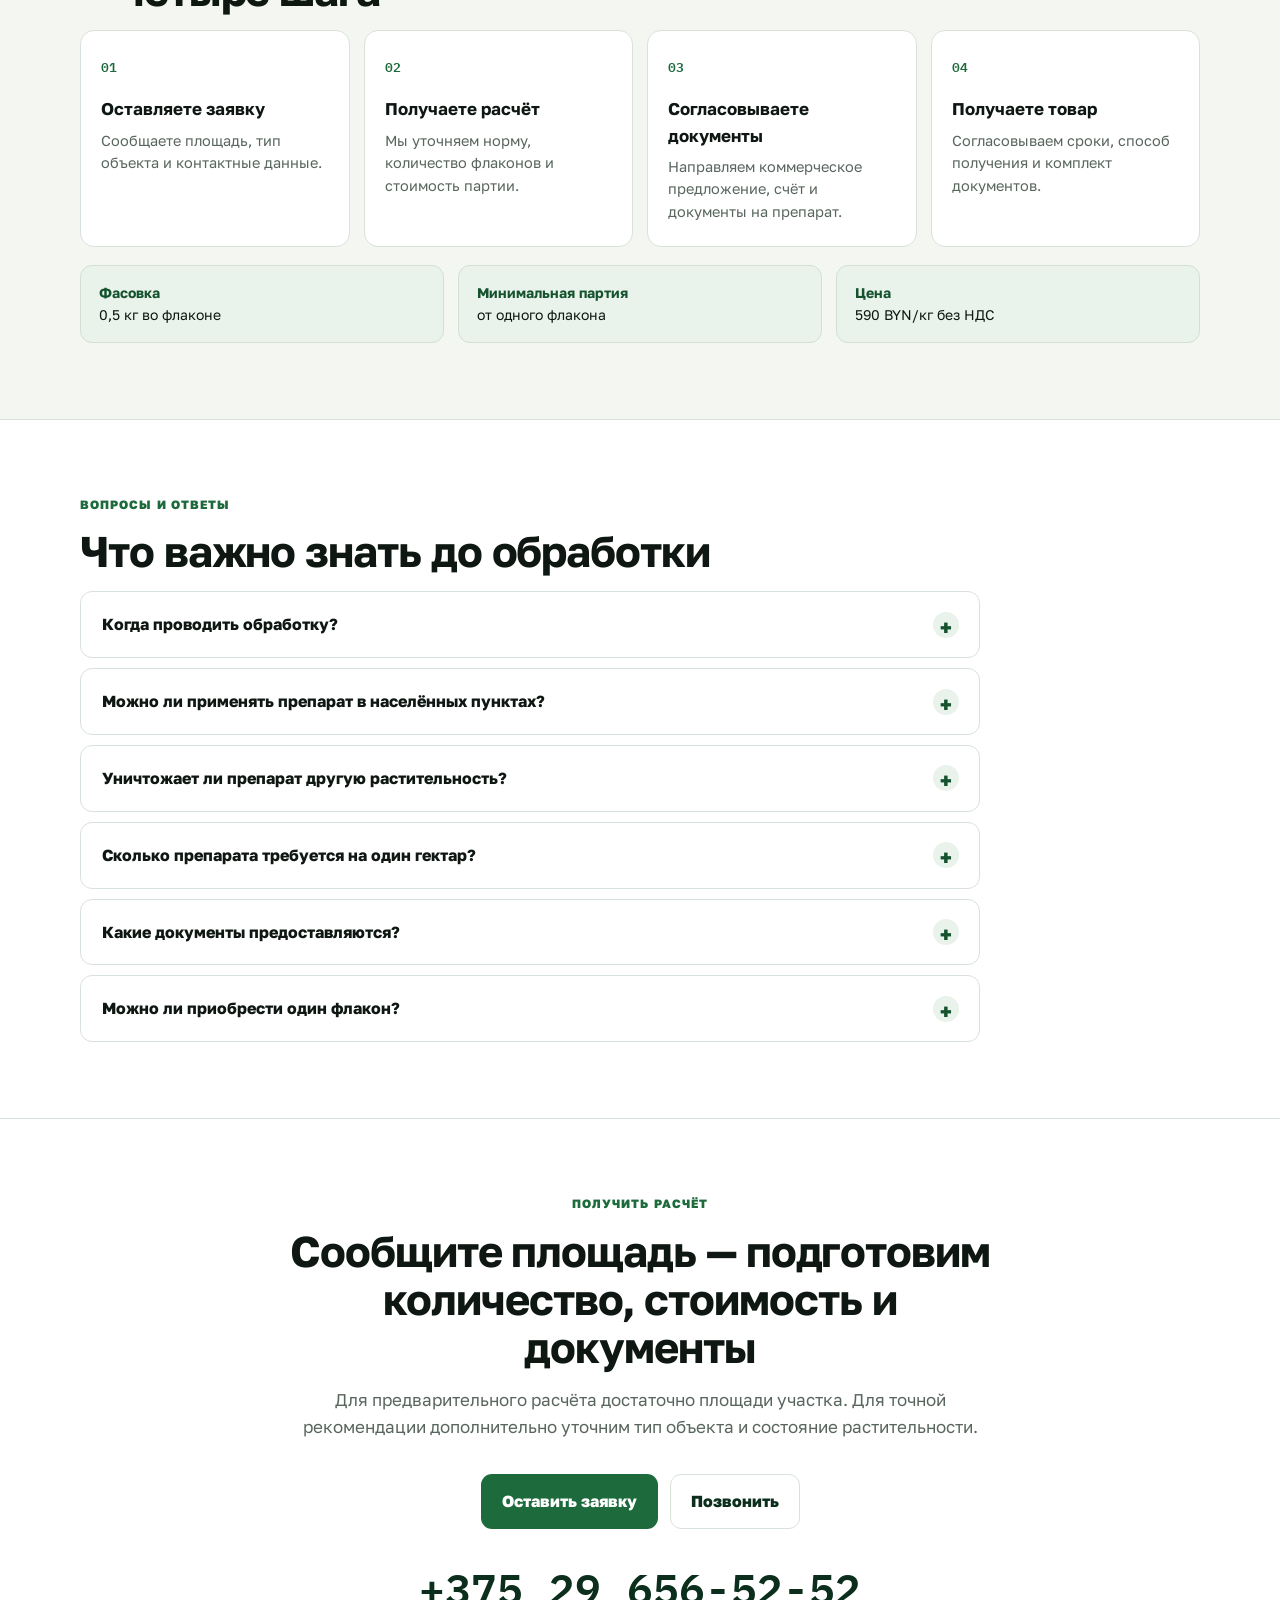
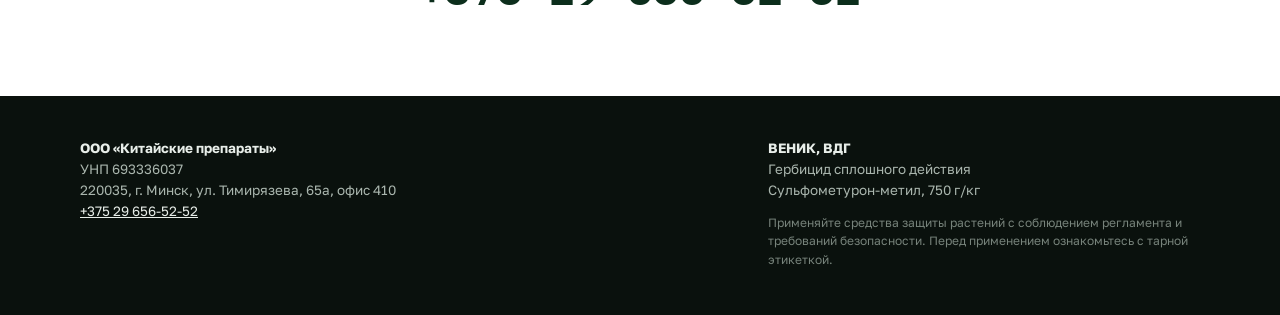
==== commit 66b4c236: "Redesign landing page for stronger B2B conversion" ====
--- a/index.html
+++ b/index.html
@@ -1,674 +1 @@
-<!DOCTYPE html>
-<html lang="ru">
-<head>
-<meta charset="UTF-8">
-<meta name="viewport" content="width=device-width, initial-scale=1.0">
-<title>ВЕНИК, ВДГ — гербицид против борщевика Сосновского | Беларусь</title>
-<meta name="description" content="ВЕНИК, ВДГ — зарегистрированный в Республике Беларусь гербицид сплошного действия против борщевика Сосновского. Одна обработка. Защита до 36 месяцев.">
-<link rel="preconnect" href="https://fonts.googleapis.com">
-<link rel="preconnect" href="https://fonts.gstatic.com" crossorigin>
-<link href="https://fonts.googleapis.com/css2?family=Golos+Text:wght@400;500;600;700;800;900&family=IBM+Plex+Mono:wght@400;500;600&display=swap" rel="stylesheet">
-<style>
-:root{
-  --ink:#0E1512;
-  --paper:#F6F7F3;
-  --card:#FFFFFF;
-  --green:#1E6B3C;
-  --green-dark:#14532D;
-  --green-deep:#0C2E1C;
-  --amber:#C2410C;
-  --amber-soft:#FDF0E7;
-  --line:#DCE3DB;
-  --muted:#5B6660;
-  --radius:10px;
-}
-*{margin:0;padding:0;box-sizing:border-box}
-html{scroll-behavior:smooth}
-body{
-  font-family:'Golos Text',system-ui,sans-serif;
-  background:var(--paper);
-  color:var(--ink);
-  line-height:1.55;
-  -webkit-font-smoothing:antialiased;
-}
-.mono{font-family:'IBM Plex Mono',monospace}
-.wrap{max-width:1080px;margin:0 auto;padding:0 20px}
-a{color:inherit}
-
-/* ---------- top bar ---------- */
-.topbar{
-  background:var(--green-deep);
-  color:#E7F0E9;
-  font-size:14px;
-  padding:9px 0;
-}
-.topbar .wrap{display:flex;justify-content:space-between;align-items:center;gap:12px;flex-wrap:wrap}
-.topbar a{text-decoration:none;font-weight:600;white-space:nowrap}
-.topbar a:hover{text-decoration:underline}
-
-/* ---------- hero ---------- */
-.hero{
-  background:var(--green-deep);
-  color:#F3F7F2;
-  position:relative;
-  overflow:hidden;
-  padding:72px 0 84px;
-}
-.hero .wrap{position:relative;z-index:2}
-.umbel{
-  position:absolute;
-  right:-120px;
-  top:-80px;
-  width:560px;
-  height:560px;
-  opacity:.14;
-  z-index:1;
-  pointer-events:none;
-}
-.eyebrow{
-  display:inline-flex;
-  align-items:center;
-  gap:8px;
-  font-size:13px;
-  letter-spacing:.08em;
-  text-transform:uppercase;
-  font-weight:600;
-  color:#9FC6A9;
-  margin-bottom:22px;
-}
-.eyebrow::before{content:"";width:26px;height:2px;background:#9FC6A9;display:inline-block}
-h1{
-  font-size:clamp(32px,5.6vw,58px);
-  font-weight:900;
-  line-height:1.08;
-  letter-spacing:-.015em;
-  max-width:15ch;
-  margin-bottom:20px;
-}
-.hero p.lead{
-  font-size:clamp(17px,2.2vw,21px);
-  color:#CFE0D2;
-  max-width:52ch;
-  margin-bottom:34px;
-}
-.hero p.lead strong{color:#fff}
-.cta-row{display:flex;gap:14px;flex-wrap:wrap;align-items:center}
-.btn-call{
-  display:inline-flex;
-  align-items:center;
-  gap:12px;
-  background:#fff;
-  color:var(--green-deep);
-  text-decoration:none;
-  font-weight:800;
-  font-size:clamp(18px,2.4vw,23px);
-  padding:16px 28px;
-  border-radius:var(--radius);
-  transition:transform .18s ease, box-shadow .18s ease;
-  cursor:pointer;
-  box-shadow:0 6px 24px rgba(0,0,0,.25);
-}
-.btn-call:hover{transform:translateY(-2px);box-shadow:0 10px 30px rgba(0,0,0,.3)}
-.btn-call svg{flex:none}
-.cta-note{font-size:14px;color:#9FC6A9}
-.reg-badge{
-  margin-top:38px;
-  display:inline-flex;
-  align-items:flex-start;
-  gap:12px;
-  background:rgba(255,255,255,.07);
-  border:1px solid rgba(255,255,255,.18);
-  border-radius:var(--radius);
-  padding:14px 18px;
-  font-size:14.5px;
-  color:#DDEBDF;
-  max-width:520px;
-}
-.reg-badge svg{flex:none;margin-top:2px}
-
-/* ---------- sections ---------- */
-section{padding:72px 0}
-.sec-label{
-  font-size:13px;
-  letter-spacing:.09em;
-  text-transform:uppercase;
-  font-weight:700;
-  color:var(--green);
-  margin-bottom:14px;
-}
-h2{
-  font-size:clamp(26px,3.6vw,38px);
-  font-weight:800;
-  line-height:1.15;
-  letter-spacing:-.01em;
-  margin-bottom:18px;
-  max-width:24ch;
-}
-.sub{font-size:17px;color:var(--muted);max-width:60ch;margin-bottom:36px}
-
-/* ---------- pain ---------- */
-.pain .sec-label{color:var(--amber)}
-.pain-grid{display:grid;grid-template-columns:repeat(3,1fr);gap:18px}
-.pain-card{
-  background:var(--card);
-  border:1px solid var(--line);
-  border-top:3px solid var(--amber);
-  border-radius:var(--radius);
-  padding:26px 24px;
-}
-.pain-card h3{font-size:18px;font-weight:700;margin-bottom:10px}
-.pain-card p{font-size:15.5px;color:var(--muted)}
-
-/* ---------- solution ---------- */
-.solution{background:var(--card);border-top:1px solid var(--line);border-bottom:1px solid var(--line)}
-.sol-grid{display:grid;grid-template-columns:1.1fr .9fr;gap:48px;align-items:start}
-.sol-points{display:flex;flex-direction:column;gap:22px;margin-top:8px}
-.sol-point{display:flex;gap:16px;align-items:flex-start}
-.sol-point svg{flex:none;margin-top:3px}
-.sol-point h3{font-size:17px;font-weight:700;margin-bottom:4px}
-.sol-point p{font-size:15.5px;color:var(--muted)}
-.stat-stack{display:flex;flex-direction:column;gap:16px}
-.stat{
-  background:var(--paper);
-  border:1px solid var(--line);
-  border-radius:var(--radius);
-  padding:24px 26px;
-}
-.stat .num{
-  font-family:'IBM Plex Mono',monospace;
-  font-size:clamp(34px,4.5vw,46px);
-  font-weight:600;
-  color:var(--green-dark);
-  line-height:1.05;
-}
-.stat .num small{font-size:.45em;font-weight:500;color:var(--muted)}
-.stat .cap{font-size:14.5px;color:var(--muted);margin-top:6px}
-.stat.hi{background:var(--green-deep);border-color:var(--green-deep)}
-.stat.hi .num{color:#fff}
-.stat.hi .cap{color:#B9D2BF}
-
-/* ---------- registry verbatim ---------- */
-.registry-doc{
-  background:var(--card);
-  border:1px solid var(--line);
-  border-left:4px solid var(--green);
-  border-radius:var(--radius);
-  padding:30px 32px;
-  font-family:'IBM Plex Mono',monospace;
-  font-size:14.5px;
-  line-height:1.7;
-}
-.registry-doc .doc-head{
-  font-size:12.5px;
-  letter-spacing:.06em;
-  text-transform:uppercase;
-  color:var(--muted);
-  border-bottom:1px dashed var(--line);
-  padding-bottom:12px;
-  margin-bottom:16px;
-}
-.registry-doc dl{display:grid;grid-template-columns:180px 1fr;gap:10px 20px}
-.registry-doc dt{color:var(--muted)}
-.registry-doc dd{font-weight:500}
-.reg-footnote{font-size:14px;color:var(--muted);margin-top:16px;max-width:70ch}
-
-/* ---------- calculator ---------- */
-.calc{background:var(--green-deep);color:#F3F7F2}
-.calc .sec-label{color:#9FC6A9}
-.calc h2{color:#fff}
-.calc .sub{color:#B9D2BF}
-.calc-box{
-  background:rgba(255,255,255,.05);
-  border:1px solid rgba(255,255,255,.16);
-  border-radius:14px;
-  padding:34px;
-  display:grid;
-  grid-template-columns:1fr 1.3fr;
-  gap:40px;
-  align-items:center;
-}
-.calc-input label{display:block;font-size:14px;color:#B9D2BF;margin-bottom:10px;font-weight:600}
-.area-field{display:flex;align-items:baseline;gap:12px}
-.area-field input{
-  font-family:'IBM Plex Mono',monospace;
-  font-size:clamp(38px,6vw,56px);
-  font-weight:600;
-  background:transparent;
-  border:none;
-  border-bottom:3px solid rgba(255,255,255,.35);
-  color:#fff;
-  width:100%;
-  max-width:220px;
-  padding:2px 0 6px;
-  outline:none;
-  transition:border-color .2s;
-}
-.area-field input:focus{border-color:#fff}
-.area-field input::-webkit-outer-spin-button,
-.area-field input::-webkit-inner-spin-button{-webkit-appearance:none;margin:0}
-.area-field input[type=number]{-moz-appearance:textfield}
-.area-field .unit{font-size:20px;color:#B9D2BF;font-weight:600}
-.calc-hint{font-size:13.5px;color:#8FB59A;margin-top:14px;max-width:34ch}
-.calc-out{display:grid;grid-template-columns:1fr 1fr;gap:14px}
-.out-cell{
-  background:rgba(255,255,255,.07);
-  border-radius:10px;
-  padding:18px 20px;
-}
-.out-cell .v{
-  font-family:'IBM Plex Mono',monospace;
-  font-size:clamp(24px,3.2vw,32px);
-  font-weight:600;
-  color:#fff;
-  line-height:1.1;
-}
-.out-cell .v small{font-size:.5em;font-weight:500;color:#B9D2BF}
-.out-cell .k{font-size:13.5px;color:#9FC6A9;margin-top:5px}
-.out-cell.total{grid-column:1/-1;background:#fff}
-.out-cell.total .v{color:var(--green-deep)}
-.out-cell.total .k{color:var(--muted)}
-.calc-cta{grid-column:1/-1;margin-top:6px}
-.btn-call.green{background:#fff;color:var(--green-deep);width:100%;justify-content:center}
-
-/* ---------- audience ---------- */
-.aud-grid{display:grid;grid-template-columns:repeat(5,1fr);gap:14px}
-.aud-card{
-  background:var(--card);
-  border:1px solid var(--line);
-  border-radius:var(--radius);
-  padding:22px 18px;
-  text-align:center;
-  font-size:15px;
-  font-weight:600;
-  display:flex;
-  flex-direction:column;
-  align-items:center;
-  gap:12px;
-}
-.aud-card svg{color:var(--green)}
-
-/* ---------- pack / price ---------- */
-.pack{background:var(--card);border-top:1px solid var(--line);border-bottom:1px solid var(--line)}
-.pack-grid{display:grid;grid-template-columns:repeat(3,1fr);gap:18px}
-.pack-cell{
-  border:1px solid var(--line);
-  border-radius:var(--radius);
-  padding:26px 24px;
-  background:var(--paper);
-}
-.pack-cell .v{font-family:'IBM Plex Mono',monospace;font-size:26px;font-weight:600;color:var(--green-dark)}
-.pack-cell .k{font-size:14.5px;color:var(--muted);margin-top:6px}
-
-/* ---------- final ---------- */
-.final{padding:88px 0;text-align:center}
-.final h2{margin:0 auto 14px}
-.final .sub{margin:0 auto 34px}
-.phone-big{
-  font-family:'IBM Plex Mono',monospace;
-  font-size:clamp(26px,5vw,44px);
-  font-weight:600;
-  color:var(--green-deep);
-  text-decoration:none;
-  display:inline-block;
-  margin-bottom:26px;
-}
-.phone-big:hover{text-decoration:underline}
-
-/* ---------- footer ---------- */
-footer{
-  background:var(--ink);
-  color:#A9B4AD;
-  font-size:14px;
-  padding:36px 0 44px;
-}
-footer .wrap{display:flex;justify-content:space-between;gap:24px;flex-wrap:wrap}
-footer .safety{max-width:46ch;font-size:13px;color:#7E8A82;margin-top:10px}
-footer strong{color:#E2E8E3}
-
-/* ---------- sticky mobile call ---------- */
-.sticky-call{
-  display:none;
-  position:fixed;
-  left:12px;right:12px;bottom:12px;
-  z-index:50;
-}
-.sticky-call a{
-  display:flex;
-  align-items:center;
-  justify-content:center;
-  gap:10px;
-  background:var(--green);
-  color:#fff;
-  text-decoration:none;
-  font-weight:800;
-  font-size:17px;
-  padding:15px;
-  border-radius:12px;
-  box-shadow:0 8px 24px rgba(12,46,28,.35);
-}
-
-@media(prefers-reduced-motion:reduce){
-  *{transition:none!important;animation:none!important}
-  html{scroll-behavior:auto}
-}
-@media(max-width:900px){
-  .sol-grid{grid-template-columns:1fr;gap:34px}
-  .pain-grid,.pack-grid{grid-template-columns:1fr}
-  .aud-grid{grid-template-columns:repeat(2,1fr)}
-  .calc-box{grid-template-columns:1fr;padding:26px 22px}
-  .registry-doc dl{grid-template-columns:1fr;gap:2px 0}
-  .registry-doc dt{margin-top:12px}
-  section{padding:56px 0}
-  .hero{padding:56px 0 64px}
-  .sticky-call{display:block}
-  footer{padding-bottom:96px}
-}
-@media(max-width:480px){
-  .aud-grid{grid-template-columns:1fr 1fr}
-}
-</style>
-</head>
-<body>
-
-<div class="topbar">
-  <div class="wrap">
-    <span>ВЕНИК, ВДГ · гербицид сплошного действия</span>
-    <a href="tel:+375296565252">+375 29 656-52-52</a>
-  </div>
-</div>
-
-<header class="hero">
-  <svg class="umbel" viewBox="0 0 200 200" aria-hidden="true">
-    <g stroke="#FFFFFF" stroke-width="1.1" fill="none">
-      <line x1="100" y1="200" x2="100" y2="110"/>
-      <g id="rays">
-        <line x1="100" y1="110" x2="30" y2="40"/>
-        <line x1="100" y1="110" x2="60" y2="26"/>
-        <line x1="100" y1="110" x2="100" y2="18"/>
-        <line x1="100" y1="110" x2="140" y2="26"/>
-        <line x1="100" y1="110" x2="170" y2="40"/>
-        <line x1="100" y1="110" x2="52" y2="60"/>
-        <line x1="100" y1="110" x2="148" y2="60"/>
-      </g>
-    </g>
-    <g fill="#FFFFFF">
-      <circle cx="30" cy="40" r="4"/><circle cx="60" cy="26" r="4"/>
-      <circle cx="100" cy="18" r="4"/><circle cx="140" cy="26" r="4"/>
-      <circle cx="170" cy="40" r="4"/><circle cx="52" cy="60" r="3"/>
-      <circle cx="148" cy="60" r="3"/>
-    </g>
-  </svg>
-  <div class="wrap">
-    <div class="eyebrow">Для юридических лиц · Республика Беларусь</div>
-    <h1>Борщевик Сосновского на вашей территории?</h1>
-    <p class="lead"><strong>ВЕНИК, ВДГ</strong> — зарегистрированный гербицид сплошного действия. Одна обработка за сезон — защита до 36 месяцев.</p>
-    <div class="cta-row">
-      <a class="btn-call" href="tel:+375296565252">
-        <svg width="22" height="22" viewBox="0 0 24 24" fill="none" stroke="currentColor" stroke-width="2" stroke-linecap="round" stroke-linejoin="round"><path d="M22 16.92v3a2 2 0 0 1-2.18 2 19.79 19.79 0 0 1-8.63-3.07 19.5 19.5 0 0 1-6-6 19.79 19.79 0 0 1-3.07-8.67A2 2 0 0 1 4.11 2h3a2 2 0 0 1 2 1.72c.127.96.361 1.903.7 2.81a2 2 0 0 1-.45 2.11L8.09 9.91a16 16 0 0 0 6 6l1.27-1.27a2 2 0 0 1 2.11-.45c.907.339 1.85.573 2.81.7A2 2 0 0 1 22 16.92z"/></svg>
-        +375 29 656-52-52
-      </a>
-      <span class="cta-note">Рассчитаем норму под ваш объект<br>за один звонок</span>
-    </div>
-    <div class="reg-badge">
-      <svg width="20" height="20" viewBox="0 0 24 24" fill="none" stroke="#9FC6A9" stroke-width="2" stroke-linecap="round" stroke-linejoin="round"><path d="M20 6 9 17l-5-5"/></svg>
-      Зарегистрирован в Государственном реестре средств защиты растений и удобрений Республики Беларусь
-    </div>
-  </div>
-</header>
-
-<section class="pain">
-  <div class="wrap">
-    <div class="sec-label">Почему тянуть нельзя</div>
-    <h2>Предписание уже выдали — или выдадут</h2>
-    <div class="pain-grid">
-      <div class="pain-card">
-        <h3>Штрафы для юрлиц</h3>
-        <p>За непринятие мер по борьбе с борщевиком Сосновского землепользователь несёт административную ответственность.</p>
-      </div>
-      <div class="pain-card">
-        <h3>Косить — бесполезно</h3>
-        <p>После скашивания борщевик отрастает за 2–3 недели, а семенной запас в почве сохраняет всхожесть годами.</p>
-      </div>
-      <div class="pain-card">
-        <h3>Опасность для людей</h3>
-        <p>Сок борщевика вызывает тяжёлые ожоги. Ответственность за инциденты на территории — на землепользователе.</p>
-      </div>
-    </div>
-  </div>
-</section>
-
-<section class="solution">
-  <div class="wrap">
-    <div class="sol-grid">
-      <div>
-        <div class="sec-label">Решение</div>
-        <h2>Почему достаточно одной обработки</h2>
-        <div class="sol-points">
-          <div class="sol-point">
-            <svg width="20" height="20" viewBox="0 0 24 24" fill="none" stroke="#1E6B3C" stroke-width="2.2" stroke-linecap="round" stroke-linejoin="round"><path d="M20 6 9 17l-5-5"/></svg>
-            <div>
-              <h3>Двойное действие — через листья и почву</h3>
-              <p>Сульфометурон-метил, 750 г/кг. Уничтожает вегетирующие растения и создаёт почвенный экран.</p>
-            </div>
-          </div>
-          <div class="sol-point">
-            <svg width="20" height="20" viewBox="0 0 24 24" fill="none" stroke="#1E6B3C" stroke-width="2.2" stroke-linecap="round" stroke-linejoin="round"><path d="M20 6 9 17l-5-5"/></svg>
-            <div>
-              <h3>Не даёт взойти семенному запасу</h3>
-              <p>Длительное почвенное последействие блокирует прорастание семян борщевика — главную причину повторного зарастания.</p>
-            </div>
-          </div>
-          <div class="sol-point">
-            <svg width="20" height="20" viewBox="0 0 24 24" fill="none" stroke="#1E6B3C" stroke-width="2.2" stroke-linecap="round" stroke-linejoin="round"><path d="M20 6 9 17l-5-5"/></svg>
-            <div>
-              <h3>Сплошное действие</h3>
-              <p>Работает против однолетних и многолетних злаковых и двудольных — территория очищается полностью, а не выборочно.</p>
-            </div>
-          </div>
-        </div>
-      </div>
-      <div class="stat-stack">
-        <div class="stat hi">
-          <div class="num">до 36 <small>месяцев</small></div>
-          <div class="cap">защита территории после одной обработки</div>
-        </div>
-        <div class="stat">
-          <div class="num">1</div>
-          <div class="cap">кратность обработок по регламенту</div>
-        </div>
-        <div class="stat">
-          <div class="num">750 <small>г/кг</small></div>
-          <div class="cap">сульфометурон-метил — действующее вещество</div>
-        </div>
-      </div>
-    </div>
-  </div>
-</section>
-
-<section class="registry">
-  <div class="wrap">
-    <div class="sec-label">Официальный регламент</div>
-    <h2>Как в реестре — слово в слово</h2>
-    <div class="registry-doc">
-      <div class="doc-head">Государственный реестр средств защиты растений и удобрений Республики Беларусь</div>
-      <dl>
-        <dt>Препарат</dt>
-        <dd>ВЕНИК, ВДГ (сульфометурон-метил, 750 г/кг)</dd>
-        <dt>Норма расхода</dt>
-        <dd>0,12–0,35</dd>
-        <dt>Где применяется</dt>
-        <dd>Земли несельскохозяйственного пользования (трассы газо- и нефтепроводов, насыпи и полосы отчуждения железных и шоссейных дорог, аэродромы, контрольно-следовые полосы и другие промышленные объекты) и в населенных пунктах</dd>
-        <dt>Против чего</dt>
-        <dd>Однолетние и многолетние злаковые и двудольные, в т. ч. золотарник канадский, мелколепестник канадский, борщевик Сосновского</dd>
-        <dt>Способ применения</dt>
-        <dd>Опрыскивание почвы и сорняков при высоте до 30 см</dd>
-        <dt>Кратность</dt>
-        <dd>1</dd>
-      </dl>
-    </div>
-    <p class="reg-footnote">Формулировки приведены дословно по Государственному реестру средств защиты растений и удобрений Республики Беларусь.</p>
-  </div>
-</section>
-
-<section class="calc" id="calc">
-  <div class="wrap">
-    <div class="sec-label">Калькулятор</div>
-    <h2>Сколько препарата нужно на вашу площадь</h2>
-    <p class="sub">Расчёт по максимальной норме расхода 0,35 кг/га. Отгрузка — флаконами по 0,5 кг.</p>
-    <div class="calc-box">
-      <div class="calc-input">
-        <label for="area">Площадь обработки</label>
-        <div class="area-field">
-          <input type="number" id="area" inputmode="decimal" min="0" step="0.1" value="10" aria-label="Площадь в гектарах">
-          <span class="unit">га</span>
-        </div>
-        <p class="calc-hint">Введите площадь — расчёт обновится автоматически.</p>
-      </div>
-      <div class="calc-out">
-        <div class="out-cell">
-          <div class="v" id="out-kg">3,5 <small>кг</small></div>
-          <div class="k">препарата (с округлением до фасовки)</div>
-        </div>
-        <div class="out-cell">
-          <div class="v" id="out-packs">7 <small>фл.</small></div>
-          <div class="k">флаконов по 0,5 кг</div>
-        </div>
-        <div class="out-cell total">
-          <div class="v" id="out-sum">2 065 <small>руб</small></div>
-          <div class="k">стоимость без НДС · 590 руб/кг</div>
-        </div>
-        <div class="calc-cta">
-          <a class="btn-call green" href="tel:+375296565252">
-            <svg width="20" height="20" viewBox="0 0 24 24" fill="none" stroke="currentColor" stroke-width="2" stroke-linecap="round" stroke-linejoin="round"><path d="M22 16.92v3a2 2 0 0 1-2.18 2 19.79 19.79 0 0 1-8.63-3.07 19.5 19.5 0 0 1-6-6 19.79 19.79 0 0 1-3.07-8.67A2 2 0 0 1 4.11 2h3a2 2 0 0 1 2 1.72c.127.96.361 1.903.7 2.81a2 2 0 0 1-.45 2.11L8.09 9.91a16 16 0 0 0 6 6l1.27-1.27a2 2 0 0 1 2.11-.45c.907.339 1.85.573 2.81.7A2 2 0 0 1 22 16.92z"/></svg>
-            Заказать: +375 29 656-52-52
-          </a>
-        </div>
-      </div>
-    </div>
-  </div>
-</section>
-
-<section class="audience">
-  <div class="wrap">
-    <div class="sec-label">Для кого</div>
-    <h2>Кому ВЕНИК решает задачу</h2>
-    <div class="aud-grid">
-      <div class="aud-card">
-        <svg width="28" height="28" viewBox="0 0 24 24" fill="none" stroke="currentColor" stroke-width="1.8" stroke-linecap="round" stroke-linejoin="round"><path d="M3 21h18M5 21V7l7-4 7 4v14M9 21v-6h6v6"/></svg>
-        Коммунальные службы и сельисполкомы
-      </div>
-      <div class="aud-card">
-        <svg width="28" height="28" viewBox="0 0 24 24" fill="none" stroke="currentColor" stroke-width="1.8" stroke-linecap="round" stroke-linejoin="round"><path d="M2 20h20M4 20V9l4-2v13M12 20V5l6 3v12"/></svg>
-        Промышленные объекты и энергетика
-      </div>
-      <div class="aud-card">
-        <svg width="28" height="28" viewBox="0 0 24 24" fill="none" stroke="currentColor" stroke-width="1.8" stroke-linecap="round" stroke-linejoin="round"><path d="M4 19 19 4M7 4h12v12M4 12l8 8"/></svg>
-        Железные и автомобильные дороги
-      </div>
-      <div class="aud-card">
-        <svg width="28" height="28" viewBox="0 0 24 24" fill="none" stroke="currentColor" stroke-width="1.8" stroke-linecap="round" stroke-linejoin="round"><path d="M17.8 19.2 16 11l3.5-3.5C21 6 21.5 4 21 3c-1-.5-3 0-4.5 1.5L13 8 4.8 6.2c-.5-.1-.9.1-1.1.5l-.3.5c-.2.5-.1 1 .3 1.3L9 12l-2 3H4l-1 1 3 2 2 3 1-1v-3l3-2 3.5 5.3c.3.4.8.5 1.3.3l.5-.2c.4-.3.6-.7.5-1.2z"/></svg>
-        Аэродромы
-      </div>
-      <div class="aud-card">
-        <svg width="28" height="28" viewBox="0 0 24 24" fill="none" stroke="currentColor" stroke-width="1.8" stroke-linecap="round" stroke-linejoin="round"><path d="M12 22s8-4.5 8-11a8 8 0 1 0-16 0c0 6.5 8 11 8 11z"/><circle cx="12" cy="11" r="3"/></svg>
-        Землевладельцы и арендаторы
-      </div>
-    </div>
-  </div>
-</section>
-
-<section class="pack">
-  <div class="wrap">
-    <div class="sec-label">Фасовка и цена</div>
-    <h2>Просто посчитать, просто купить</h2>
-    <div class="pack-grid">
-      <div class="pack-cell">
-        <div class="v">0,5 кг</div>
-        <div class="k">флакон — удобная фасовка для точной дозировки</div>
-      </div>
-      <div class="pack-cell">
-        <div class="v">590 руб/кг</div>
-        <div class="k">без НДС · отгрузка кратно 0,5 кг</div>
-      </div>
-      <div class="pack-cell">
-        <div class="v">Любой объём</div>
-        <div class="k">от одного флакона до партии под весь объект</div>
-      </div>
-    </div>
-  </div>
-</section>
-
-<section class="final">
-  <div class="wrap">
-    <h2>Рассчитаем норму под ваш объект за один звонок</h2>
-    <p class="sub">Подскажем сроки обработки, норму расхода и нужное количество препарата под вашу площадь.</p>
-    <a class="phone-big" href="tel:+375296565252">+375 29 656-52-52</a>
-    <div>
-      <a class="btn-call" style="background:var(--green);color:#fff" href="tel:+375296565252">
-        <svg width="20" height="20" viewBox="0 0 24 24" fill="none" stroke="currentColor" stroke-width="2" stroke-linecap="round" stroke-linejoin="round"><path d="M22 16.92v3a2 2 0 0 1-2.18 2 19.79 19.79 0 0 1-8.63-3.07 19.5 19.5 0 0 1-6-6 19.79 19.79 0 0 1-3.07-8.67A2 2 0 0 1 4.11 2h3a2 2 0 0 1 2 1.72c.127.96.361 1.903.7 2.81a2 2 0 0 1-.45 2.11L8.09 9.91a16 16 0 0 0 6 6l1.27-1.27a2 2 0 0 1 2.11-.45c.907.339 1.85.573 2.81.7A2 2 0 0 1 22 16.92z"/></svg>
-        Позвонить
-      </a>
-    </div>
-  </div>
-</section>
-
-<footer>
-  <div class="wrap">
-    <div>
-      <strong>ООО «Китайские препараты»</strong><br>
-      УНП 693336037<br>
-      220035, г. Минск, ул. Тимирязева, 65а, офис 410<br>
-      <a href="tel:+375296565252" style="color:#E2E8E3;text-decoration:none">+375 29 656-52-52</a>
-    </div>
-    <div>
-      <strong>ВЕНИК, ВДГ</strong><br>
-      Гербицид сплошного действия<br>
-      Сульфометурон-метил, 750 г/кг
-      <p class="safety">Применяйте средства защиты растений с соблюдением регламента и требований безопасности. Перед применением ознакомьтесь с тарной этикеткой.</p>
-    </div>
-  </div>
-</footer>
-
-<div class="sticky-call">
-  <a href="tel:+375296565252">
-    <svg width="18" height="18" viewBox="0 0 24 24" fill="none" stroke="currentColor" stroke-width="2" stroke-linecap="round" stroke-linejoin="round"><path d="M22 16.92v3a2 2 0 0 1-2.18 2 19.79 19.79 0 0 1-8.63-3.07 19.5 19.5 0 0 1-6-6 19.79 19.79 0 0 1-3.07-8.67A2 2 0 0 1 4.11 2h3a2 2 0 0 1 2 1.72c.127.96.361 1.903.7 2.81a2 2 0 0 1-.45 2.11L8.09 9.91a16 16 0 0 0 6 6l1.27-1.27a2 2 0 0 1 2.11-.45c.907.339 1.85.573 2.81.7A2 2 0 0 1 22 16.92z"/></svg>
-    Позвонить: +375 29 656-52-52
-  </a>
-</div>
-
-<script>
-(function(){
-  var RATE = 0.35;      // кг/га, максимальная норма
-  var PACK = 0.5;       // кг во флаконе
-  var PRICE = 590;      // руб/кг без НДС
-  var input = document.getElementById('area');
-  var outKg = document.getElementById('out-kg');
-  var outPacks = document.getElementById('out-packs');
-  var outSum = document.getElementById('out-sum');
-
-  function fmt(n, dec){
-    return n.toLocaleString('ru-RU', {minimumFractionDigits: 0, maximumFractionDigits: dec});
-  }
-  function calc(){
-    var area = parseFloat(String(input.value).replace(',', '.'));
-    if (!isFinite(area) || area <= 0){
-      outKg.innerHTML = '— <small>кг</small>';
-      outPacks.innerHTML = '— <small>фл.</small>';
-      outSum.innerHTML = '— <small>руб</small>';
-      return;
-    }
-    var rawKg = area * RATE;
-    var packs = Math.max(1, Math.ceil(rawKg / PACK));
-    var kg = packs * PACK;
-    var sum = kg * PRICE;
-    outKg.innerHTML = fmt(kg, 1) + ' <small>кг</small>';
-    outPacks.innerHTML = fmt(packs, 0) + ' <small>фл.</small>';
-    outSum.innerHTML = fmt(sum, 0) + ' <small>руб</small>';
-  }
-  input.addEventListener('input', calc);
-  calc();
-})();
-</script>
-
-</body>
-</html>
+<!DOCTYPE html><html lang="ru"><head><meta charset="UTF-8"><meta name="viewport" content="width=device-width,initial-scale=1"><title>ВЕНИК, ВДГ — гербицид против борщевика Сосновского для организаций</title><meta name="description" content="ВЕНИК, ВДГ — зарегистрированный в Республике Беларусь гербицид сплошного действия для несельскохозяйственных земель и населённых пунктов. Расчёт количества и стоимости онлайн."><meta name="theme-color" content="#0c2e1c"><link rel="canonical" href="https://p-nikitsenka.github.io/venik-by/"><meta property="og:type" content="website"><meta property="og:locale" content="ru_BY"><meta property="og:url" content="https://p-nikitsenka.github.io/venik-by/"><meta property="og:title" content="ВЕНИК, ВДГ — гербицид против борщевика Сосновского"><meta property="og:description" content="Для организаций Республики Беларусь. Одна обработка по регламенту, фасовка 0,5 кг, предварительный расчёт онлайн."><meta name="twitter:card" content="summary"><link rel="preconnect" href="https://fonts.googleapis.com"><link rel="preconnect" href="https://fonts.gstatic.com" crossorigin><link href="https://fonts.googleapis.com/css2?family=Golos+Text:wght@400;500;600;700;800;900&family=IBM+Plex+Mono:wght@500;600&display=swap" rel="stylesheet"><link rel="stylesheet" href="styles.css"><script type="application/ld+json">{"@context":"https://schema.org","@type":"Organization","name":"ООО «Китайские препараты»","url":"https://p-nikitsenka.github.io/venik-by/","telephone":"+375296565252","address":{"@type":"PostalAddress","postalCode":"220035","addressLocality":"Минск","streetAddress":"ул. Тимирязева, 65а, офис 410","addressCountry":"BY"}}</script><script type="application/ld+json">{"@context":"https://schema.org","@type":"Product","name":"ВЕНИК, ВДГ","description":"Гербицид сплошного действия. Сульфометурон-метил, 750 г/кг. Фасовка 0,5 кг.","offers":{"@type":"Offer","price":"590","priceCurrency":"BYN","url":"https://p-nikitsenka.github.io/venik-by/#calculator"}}</script><script src="app.js" defer></script></head><body><div class="top"><div class="wrap"><span>Для юридических лиц · Республика Беларусь</span><a href="tel:+375296565252" data-track="phone_top">+375 29 656-52-52</a></div></div><nav class="nav" aria-label="Основная навигация"><div class="wrap"><a class="brand" href="#top"><span class="mark">V</span><span>ВЕНИК, ВДГ</span></a><div class="links"><a href="#application">Применение</a><a href="#registry">Регламент</a><a href="#calculator">Калькулятор</a><a href="#buy">Как купить</a><a href="#faq">Вопросы</a></div><button class="navbtn" type="button" data-open data-topic="Коммерческое предложение">Получить КП</button></div></nav><header class="hero" id="top"><div class="wrap"><div class="hero-grid"><div><div class="eyebrow">Гербицид для организаций</div><h1>Борщевик больше не должен возвращаться после каждого покоса</h1><p class="lead"><strong>ВЕНИК, ВДГ</strong> — зарегистрированный в Республике Беларусь гербицид сплошного действия для несельскохозяйственных земель и населённых пунктов. <strong>Одна обработка по регламенту.</strong></p><div class="actions"><a class="btn primary" href="#calculator" data-track="hero_calculator">Рассчитать стоимость</a><button class="btn secondary" type="button" data-open data-topic="Коммерческое предложение">Получить коммерческое предложение</button></div><p class="note">Расчёт количества, счёт и комплект документов для закупки</p></div><div class="product" aria-label="Место для фотографии флакона"><div class="glow"></div><div class="bottle"><div class="b-label"><div class="b-name">ВЕНИК</div><div class="b-form">ВДГ</div><div class="b-rule"></div><div class="b-type">Гербицид сплошного действия</div><div class="b-weight">0,5 кг</div></div></div><div class="price-tag"><strong>590 BYN/кг</strong>295 BYN за флакон 0,5 кг · без НДС</div><div class="placeholder">Здесь будет реальная фотография продукта</div></div></div><div class="trust"><div><strong>Государственная регистрация</strong><span>Применение в Республике Беларусь</span></div><div><strong>0,12–0,35 кг/га</strong><span>норма расхода по регламенту</span></div><div><strong>0,5 кг</strong><span>фасовка для точного расчёта</span></div><div><strong>Однократно</strong><span>кратность обработки по регламенту</span></div></div></div></header><section><div class="wrap"><div class="label">Для кого</div><h2>Решение для организаций, отвечающих за состояние территорий</h2><p class="sub">ВЕНИК, ВДГ применяется на землях несельскохозяйственного пользования и в населённых пунктах в пределах официального регламента.</p><div class="audience"><article class="aud"><span class="ico">🏢</span><strong>Коммунальные службы и сельисполкомы</strong></article><article class="aud"><span class="ico">🏭</span><strong>Промышленные объекты и энергетика</strong></article><article class="aud"><span class="ico">🛣️</span><strong>Железные и автомобильные дороги</strong></article><article class="aud"><span class="ico">✈️</span><strong>Аэродромы и специальные территории</strong></article><article class="aud"><span class="ico">📍</span><strong>Владельцы и арендаторы территорий</strong></article></div></div></section><section class="white"><div class="wrap"><div class="label" style="color:var(--amber)">Проблема</div><h2>Почему одного скашивания недостаточно</h2><p class="sub">Механическое удаление уменьшает надземную массу, но само по себе не устраняет причины повторного зарастания участка.</p><div class="cards"><article class="card"><small>01</small><h3>Растение восстанавливается</h3><p>После скашивания борщевик способен формировать новые побеги, поэтому работы приходится повторять.</p></article><article class="card"><small>02</small><h3>В почве остаются семена</h3><p>Семенной запас становится источником новых всходов и возвращает проблему на уже очищенный участок.</p></article><article class="card"><small>03</small><h3>Заросли опасны для людей</h3><p>Сок борщевика повышает чувствительность кожи к солнечному свету и может вызывать тяжёлые ожоги.</p></article></div></div></section><section id="application"><div class="wrap"><div class="solution"><div><div class="label">Принцип применения</div><h2>Одна обработка участка — по официальному регламенту</h2><p class="sub">Препарат применяют по почве и вегетирующим сорнякам при их высоте до 30 см. Конкретную норму выбирают в пределах зарегистрированного диапазона.</p><div class="steps"><article class="step"><span class="n">1</span><div><h3>Определяем площадь и состояние участка</h3><p>Учитываем видовой состав и высоту сорняков, сроки обработки и особенности объекта.</p></div></article><article class="step"><span class="n">2</span><div><h3>Рассчитываем норму и количество</h3><p>Норма составляет 0,12–0,35 кг/га. Отгрузка производится флаконами по 0,5 кг.</p></div></article><article class="step"><span class="n">3</span><div><h3>Проводим однократное опрыскивание</h3><p>Рабочий раствор наносят на почву и сорняки с соблюдением тарной этикетки и требований безопасности.</p></div></article></div></div><aside class="stats"><h3>ВЕНИК, ВДГ в цифрах</h3><div class="stat"><div class="value">750 г/кг</div><div class="cap">сульфометурон-метил</div></div><div class="stat"><div class="value">0,12–0,35</div><div class="cap">кг препарата на гектар</div></div><div class="stat"><div class="value">1</div><div class="cap">кратность обработки</div></div><p class="warning">Гербицид сплошного действия уничтожает не только борщевик. Не применяйте его там, где требуется сохранить растительность.</p></aside></div></div></section><section class="white" id="registry"><div class="wrap"><div class="label">Официальный регламент</div><h2>Область применения без рекламных трактовок</h2><p class="sub">Ниже приведены сведения из Государственного реестра средств защиты растений и удобрений Республики Беларусь.</p><div class="registry"><div class="doc"><div class="doc-head"><strong>Государственный реестр Республики Беларусь</strong><span>ВЕНИК, ВДГ</span></div><dl><dt>Действующее вещество</dt><dd>Сульфометурон-метил, 750 г/кг</dd><dt>Норма расхода</dt><dd>0,12–0,35 кг/га</dd><dt>Где применяется</dt><dd>Земли несельскохозяйственного пользования: трассы газо- и нефтепроводов, насыпи и полосы отчуждения железных и шоссейных дорог, аэродромы, контрольно-следовые полосы, промышленные объекты и населённые пункты.</dd><dt>Против чего</dt><dd>Однолетние и многолетние злаковые и двудольные сорняки, включая золотарник канадский, мелколепестник канадский и борщевик Сосновского.</dd><dt>Способ применения</dt><dd>Опрыскивание почвы и сорняков при высоте до 30 см.</dd><dt>Кратность</dt><dd>1</dd></dl></div><aside class="docbox"><h3>Документы для закупки</h3><p>Запросите тарную этикетку, сведения о регистрации и коммерческое предложение одним сообщением.</p><button class="btn green wide" type="button" data-open data-topic="Комплект документов">Запросить комплект</button><button class="btn outline wide" type="button" data-open data-topic="Тарная этикетка">Получить тарную этикетку</button></aside></div></div></section><section class="calc" id="calculator"><div class="wrap"><div class="label">Предварительный расчёт</div><h2>Сколько препарата требуется на вашу площадь</h2><p class="sub">Калькулятор использует максимальную норму 0,35 кг/га и округляет количество вверх до целых флаконов по 0,5 кг.</p><div class="calcbox"><div><label for="area">Площадь обработки</label><div class="area"><input id="area" type="number" min=".1" step=".1" value="10"><span>га</span></div><p class="hint">Окончательную норму следует определить по регламенту с учётом состояния объекта.</p></div><div class="results" aria-live="polite"><div class="result"><div class="value" id="kg">3,5 <small>кг</small></div><div class="cap">препарата с округлением до фасовки</div></div><div class="result"><div class="value" id="packs">7 <small>фл.</small></div><div class="cap">флаконов по 0,5 кг</div></div><div class="result total"><div class="value" id="sum">2 065 <small>BYN</small></div><div class="cap">ориентировочная стоимость без НДС · 590 BYN/кг</div></div><div class="calccta"><button class="btn primary wide" id="order" type="button" data-open data-topic="Счёт по калькулятору">Получить счёт на 7 флаконов</button></div><p class="calcfoot">Расчёт не заменяет тарную этикетку и консультацию специалиста. Цена и наличие подтверждаются в коммерческом предложении.</p></div></div></div></section><section id="buy"><div class="wrap"><div class="label">Покупка</div><h2>От площади участка до отгрузки — четыре шага</h2><div class="buy"><article class="buy-step"><small>01</small><h3>Оставляете заявку</h3><p>Сообщаете площадь, тип объекта и контактные данные.</p></article><article class="buy-step"><small>02</small><h3>Получаете расчёт</h3><p>Мы уточняем норму, количество флаконов и стоимость партии.</p></article><article class="buy-step"><small>03</small><h3>Согласовываете документы</h3><p>Направляем коммерческое предложение, счёт и документы на препарат.</p></article><article class="buy-step"><small>04</small><h3>Получаете товар</h3><p>Согласовываем сроки, способ получения и комплект документов.</p></article></div><div class="chips"><div class="chip"><strong>Фасовка</strong>0,5 кг во флаконе</div><div class="chip"><strong>Минимальная партия</strong>от одного флакона</div><div class="chip"><strong>Цена</strong>590 BYN/кг без НДС</div></div></div></section><section class="white" id="faq"><div class="wrap"><div class="label">Вопросы и ответы</div><h2>Что важно знать до обработки</h2><div class="faqs"><details><summary>Когда проводить обработку?</summary><div class="answer">Препарат применяют по почве и сорнякам при их высоте до 30 см. Конкретные сроки определяют по состоянию участка, погоде и требованиям тарной этикетки.</div></details><details><summary>Можно ли применять препарат в населённых пунктах?</summary><div class="answer">Населённые пункты указаны в области применения. Обработка проводится с соблюдением регламента, санитарных требований и мер безопасности.</div></details><details><summary>Уничтожает ли препарат другую растительность?</summary><div class="answer">Да. Это гербицид сплошного действия. Его нельзя применять там, где необходимо сохранить траву, деревья или кустарники.</div></details><details><summary>Сколько препарата требуется на один гектар?</summary><div class="answer">Зарегистрированный диапазон — 0,12–0,35 кг/га. Калькулятор показывает предварительный расчёт по максимальной норме.</div></details><details><summary>Какие документы предоставляются?</summary><div class="answer">Можно запросить коммерческое предложение, счёт, тарную этикетку и имеющийся комплект документов на препарат.</div></details><details><summary>Можно ли приобрести один флакон?</summary><div class="answer">Да, на странице указана отгрузка от одного флакона массой 0,5 кг. Актуальное наличие подтверждается при оформлении.</div></details></div></div></section><section class="final"><div class="wrap"><div class="label">Получить расчёт</div><h2>Сообщите площадь — подготовим количество, стоимость и документы</h2><p class="sub">Для предварительного расчёта достаточно площади участка. Для точной рекомендации дополнительно уточним тип объекта и состояние растительности.</p><div class="final-actions"><button class="btn green" type="button" data-open data-topic="Расчёт и коммерческое предложение">Оставить заявку</button><a class="btn outline" href="tel:+375296565252">Позвонить</a></div><a class="phonebig" href="tel:+375296565252">+375 29 656-52-52</a></div></section><footer><div class="wrap foot"><div><strong>ООО «Китайские препараты»</strong><br>УНП 693336037<br>220035, г. Минск, ул. Тимирязева, 65а, офис 410<br><a href="tel:+375296565252">+375 29 656-52-52</a></div><div><strong>ВЕНИК, ВДГ</strong><br>Гербицид сплошного действия<br>Сульфометурон-метил, 750 г/кг<p class="safety">Применяйте средства защиты растений с соблюдением регламента и требований безопасности. Перед применением ознакомьтесь с тарной этикеткой.</p></div></div></footer><div class="sticky"><button class="btn green wide" type="button" data-open data-topic="Расчёт с мобильной версии">Получить расчёт</button></div><div class="modal" id="modal" role="dialog" aria-modal="true" aria-hidden="true"><div class="backdrop" data-close></div><div class="panel"><button class="close" type="button" aria-label="Закрыть" data-close>×</button><h2>Получить расчёт и коммерческое предложение</h2><p class="sub">Оставьте данные об объекте. Расчёт из калькулятора подставится автоматически.</p><form id="lead-form"><input type="hidden" id="topic" name="topic"><input type="hidden" id="calculation" name="calculation"><div class="formgrid"><div class="field"><label for="company">Организация</label><input id="company" name="company" autocomplete="organization"></div><div class="field"><label for="contact">Контактное лицо *</label><input id="contact" name="contact" required></div><div class="field"><label for="phone">Телефон *</label><input id="phone" name="phone" type="tel" required placeholder="+375 …"></div><div class="field"><label for="email">Электронная почта</label><input id="email" name="email" type="email"></div><div class="field"><label for="lead-area">Площадь, га</label><input id="lead-area" name="area" type="number" min=".1" step=".1"></div><div class="field"><label for="object-type">Тип объекта</label><input id="object-type" name="object_type" placeholder="Например, полоса отвода"></div><div class="field full"><label for="comment">Комментарий</label><textarea id="comment" name="comment"></textarea></div></div><label class="consent"><input type="checkbox" required><span>Я согласен на использование указанных данных для обработки запроса и обратной связи.</span></label><button class="btn green wide" type="submit">Подготовить заявку</button><div class="status" id="status" role="status"></div><p class="devnote">До подключения корпоративной почты или CRM форма подготавливает текст заявки и копирует его в буфер обмена.</p></form></div></div></body></html>
--- a/styles.css
+++ b/styles.css
@@ -0,0 +1 @@
+:root{--ink:#0e1712;--paper:#f4f6f1;--card:#fff;--green:#1d6b3c;--g2:#2f8b54;--gd:#14532d;--deep:#0c2e1c;--soft:#e9f2eb;--amber:#bc4a17;--line:#d9e2da;--muted:#59665e;--shadow:0 18px 55px rgba(12,46,28,.12);--r:14px}*{box-sizing:border-box;margin:0;padding:0}html{scroll-behavior:smooth;scroll-padding-top:75px}body{font-family:'Golos Text',system-ui,-apple-system,sans-serif;background:var(--paper);color:var(--ink);line-height:1.55;-webkit-font-smoothing:antialiased}body.lock{overflow:hidden}a{color:inherit}button,input,textarea{font:inherit}.wrap{width:min(1120px,calc(100% - 40px));margin:auto}.top{background:#071f13;color:#dfece2;font-size:13px;padding:8px 0}.top .wrap,.nav .wrap{display:flex;align-items:center;justify-content:space-between;gap:20px}.top a{font-weight:700;text-decoration:none}.nav{position:sticky;top:0;z-index:30;background:rgba(12,46,28,.97);color:#fff;border-bottom:1px solid rgba(255,255,255,.1);backdrop-filter:blur(12px)}.nav .wrap{min-height:64px}.brand{display:flex;align-items:center;gap:10px;text-decoration:none;font-weight:900}.mark{width:34px;height:34px;border-radius:10px;background:#fff;color:var(--deep);display:grid;place-items:center}.links{display:flex;gap:22px;font-size:14px;color:#cfe0d2}.links a{text-decoration:none}.links a:hover{color:#fff}.navbtn{border:1px solid rgba(255,255,255,.35);background:transparent;color:#fff;border-radius:10px;padding:9px 14px;font-weight:750;cursor:pointer}.hero{position:relative;overflow:hidden;background:var(--deep);color:#f5faf6;padding:70px 0 56px}.hero:before{content:'';position:absolute;inset:-30% -20% auto 48%;height:690px;background:radial-gradient(circle,rgba(82,157,103,.34),transparent 65%)}.hero-grid{position:relative;display:grid;grid-template-columns:1.15fr .85fr;gap:58px;align-items:center}.eyebrow,.label{text-transform:uppercase;letter-spacing:.09em;font-size:12px;font-weight:800;color:#9fc6aa;margin-bottom:13px}.eyebrow{display:flex;align-items:center;gap:9px}.eyebrow:before{content:'';width:26px;height:2px;background:currentColor}h1{font-size:clamp(39px,5.7vw,65px);line-height:1.04;letter-spacing:-.035em;font-weight:900;max-width:14ch;margin-bottom:22px}h2{font-size:clamp(29px,4vw,43px);line-height:1.12;letter-spacing:-.025em;max-width:25ch;margin-bottom:16px}.lead{font-size:clamp(17px,2vw,21px);color:#cfe0d2;max-width:61ch;margin-bottom:29px}.lead strong{color:#fff}.actions,.final-actions{display:flex;gap:12px;flex-wrap:wrap}.btn{display:inline-flex;align-items:center;justify-content:center;gap:9px;border:1px solid transparent;border-radius:11px;padding:14px 20px;text-decoration:none;font-weight:800;cursor:pointer;transition:.18s}.btn:hover{transform:translateY(-2px)}.primary{background:#fff;color:var(--deep);box-shadow:0 10px 30px rgba(0,0,0,.22)}.secondary{border-color:rgba(255,255,255,.35);color:#fff;background:rgba(255,255,255,.04)}.green{background:var(--green);color:#fff}.green:hover{background:var(--gd)}.outline{background:#fff;border-color:var(--line);color:var(--deep)}.wide{width:100%}.note{font-size:13px;color:#9fc6aa;margin-top:13px}.product{position:relative;min-height:470px;display:grid;place-items:center}.glow{position:absolute;width:360px;height:360px;border-radius:50%;background:radial-gradient(circle,rgba(255,255,255,.16),transparent 68%)}.bottle{position:relative;width:230px;height:370px;border-radius:22px 22px 38px 38px;background:linear-gradient(145deg,#fafcf8,#dce6dd 48%,#b9c8bc);box-shadow:0 35px 60px rgba(0,0,0,.35),inset -15px -10px 30px rgba(28,66,43,.18);transform:rotate(2deg)}.bottle:before{content:'';position:absolute;width:112px;height:62px;top:-55px;left:59px;border-radius:10px 10px 5px 5px;background:linear-gradient(90deg,#17231c,#31453a,#101914)}.bottle:after{content:'';position:absolute;width:136px;height:26px;top:-3px;left:47px;border-radius:9px;background:#d7e1d8}.b-label{position:absolute;inset:66px 14px 48px;border-radius:12px;background:linear-gradient(155deg,#fff 0 58%,#e73c2e 58% 64%,#951e18 64%);color:#14231a;padding:25px 18px;overflow:hidden}.b-name{font-size:35px;line-height:1;font-weight:900;letter-spacing:-.05em}.b-form{font-size:13px;font-weight:800;color:#56635b}.b-rule{height:3px;background:var(--green);width:54px;margin:18px 0 12px}.b-type{font-size:13px;font-weight:700;max-width:13ch}.b-weight{position:absolute;right:18px;bottom:18px;color:#fff;font:600 19px 'IBM Plex Mono',monospace}.price-tag{position:absolute;right:0;bottom:45px;width:205px;background:#fff;color:var(--ink);border-radius:12px;padding:14px 16px;box-shadow:var(--shadow);font-size:13px;transform:rotate(-2deg)}.price-tag strong{display:block;color:var(--gd);font-size:15px}.placeholder{position:absolute;left:0;bottom:20px;color:#9fc6aa;font-size:11px;max-width:19ch}.trust{position:relative;margin-top:48px;display:grid;grid-template-columns:repeat(4,1fr);border:1px solid rgba(255,255,255,.16);border-radius:14px;overflow:hidden;background:rgba(255,255,255,.055)}.trust div{padding:17px 19px;border-right:1px solid rgba(255,255,255,.12)}.trust div:last-child{border:0}.trust strong{display:block;font-size:15px}.trust span{font-size:12.5px;color:#a9c8b1}section{padding:76px 0}.white{background:#fff;border-block:1px solid var(--line)}.label{color:var(--green)}.sub{font-size:17px;color:var(--muted);max-width:67ch;margin-bottom:34px}.audience{display:grid;grid-template-columns:repeat(5,1fr);gap:14px}.aud{min-height:158px;background:#fff;border:1px solid var(--line);border-radius:var(--r);padding:22px 18px;display:flex;flex-direction:column;justify-content:space-between;gap:18px}.ico{width:42px;height:42px;border-radius:11px;background:var(--soft);color:var(--gd);display:grid;place-items:center}.aud strong{font-size:15px;line-height:1.35}.cards{display:grid;grid-template-columns:repeat(3,1fr);gap:18px}.card{background:#fff;border:1px solid var(--line);border-top:4px solid var(--amber);border-radius:var(--r);padding:26px 24px}.card small{font:600 13px 'IBM Plex Mono';color:var(--amber)}.card h3{font-size:20px;margin:17px 0 9px}.card p,.step p,.buy-step p{font-size:14.5px;color:var(--muted)}.solution{display:grid;grid-template-columns:1.05fr .95fr;gap:56px}.steps{display:grid;gap:14px}.step{display:grid;grid-template-columns:44px 1fr;gap:15px;background:var(--paper);border:1px solid var(--line);border-radius:12px;padding:19px}.n{width:44px;height:44px;border-radius:50%;background:var(--deep);color:#fff;display:grid;place-items:center;font:600 16px 'IBM Plex Mono'}.step h3{font-size:17px;margin-bottom:4px}.stats{background:var(--deep);color:#fff;border-radius:20px;padding:30px;box-shadow:var(--shadow)}.stats h3{font-size:20px;margin-bottom:20px}.stat{background:rgba(255,255,255,.07);border:1px solid rgba(255,255,255,.12);border-radius:12px;padding:18px;margin-top:12px}.value{font:600 clamp(25px,4vw,38px) 'IBM Plex Mono';line-height:1}.cap{font-size:13px;color:#b7d0bd;margin-top:7px}.warning{font-size:12px;color:#91b79b;margin-top:18px;padding-top:18px;border-top:1px solid rgba(255,255,255,.13)}.registry{display:grid;grid-template-columns:1fr 320px;gap:26px}.doc{background:#fff;border:1px solid var(--line);border-left:5px solid var(--green);border-radius:var(--r);padding:30px}.doc-head{display:flex;justify-content:space-between;border-bottom:1px dashed var(--line);padding-bottom:15px;margin-bottom:18px}.doc dl{display:grid;grid-template-columns:175px 1fr;gap:11px 22px;font-size:14.5px}.doc dt{color:var(--muted)}.doc dd{font-weight:600}.docbox{background:var(--soft);border:1px solid #cfdfd1;border-radius:var(--r);padding:24px}.docbox h3{font-size:19px;margin-bottom:8px}.docbox p{font-size:14px;color:var(--muted);margin-bottom:15px}.docbox .btn{margin-top:9px}.calc{background:var(--deep);color:#fff}.calc .label{color:#9fc6aa}.calc .sub{color:#b8d0be}.calcbox{display:grid;grid-template-columns:.78fr 1.22fr;gap:36px;background:rgba(255,255,255,.055);border:1px solid rgba(255,255,255,.15);border-radius:20px;padding:34px}.calc label{display:block;color:#b8d0be;font-size:13px;font-weight:700;margin-bottom:11px}.area{display:flex;gap:12px;align-items:baseline}.area input{width:min(220px,75%);background:transparent;border:0;border-bottom:3px solid rgba(255,255,255,.35);color:#fff;font:600 clamp(40px,6vw,60px) 'IBM Plex Mono';padding:2px 0 7px;outline:none}.area span{font-size:20px;color:#b8d0be;font-weight:700}.hint{font-size:12.5px;color:#8db399;margin-top:13px}.results{display:grid;grid-template-columns:1fr 1fr;gap:13px}.result{background:rgba(255,255,255,.075);border-radius:12px;padding:18px}.result .cap{color:#9fc6aa}.total{grid-column:1/-1;background:#fff;color:var(--deep)}.total .cap{color:var(--muted)}.calccta,.calcfoot{grid-column:1/-1}.calcfoot{font-size:12px;color:#8db399}.buy{display:grid;grid-template-columns:repeat(4,1fr);gap:14px}.buy-step{background:#fff;border:1px solid var(--line);border-radius:var(--r);padding:23px 20px}.buy-step small{font:600 13px 'IBM Plex Mono';color:var(--green)}.buy-step h3{font-size:17px;margin:17px 0 7px}.chips{display:grid;grid-template-columns:repeat(3,1fr);gap:14px;margin-top:18px}.chip{background:var(--soft);border:1px solid #d1e0d3;border-radius:12px;padding:16px 18px;font-size:14px}.chip strong{display:block;color:var(--gd)}.faqs{display:grid;gap:10px;max-width:900px}.faqs details{background:#fff;border:1px solid var(--line);border-radius:12px}.faqs summary{cursor:pointer;list-style:none;padding:20px 54px 20px 21px;font-weight:750;position:relative}.faqs summary:after{content:'+';position:absolute;right:20px;top:50%;transform:translateY(-50%);width:26px;height:26px;border-radius:50%;display:grid;place-items:center;background:var(--soft);color:var(--gd);font-size:20px}.faqs details[open] summary:after{content:'−'}.answer{padding:0 21px 20px;color:var(--muted);font-size:15px;max-width:74ch}.final{text-align:center;background:#fff}.final h2,.final .sub{margin-left:auto;margin-right:auto}.final-actions{justify-content:center}.phonebig{display:block;width:max-content;margin:27px auto 0;text-decoration:none;color:var(--deep);font:600 clamp(27px,5vw,43px) 'IBM Plex Mono'}footer{background:#0a110d;color:#aab6ae;padding:42px 0 46px;font-size:13.5px}.foot{display:grid;grid-template-columns:1.2fr .8fr;gap:40px}footer strong,footer a{color:#e8eee9}.safety{font-size:12px;color:#77837b;margin-top:13px}.sticky{display:none;position:fixed;z-index:45;left:12px;right:12px;bottom:12px}.modal{position:fixed;inset:0;z-index:100;display:none;align-items:center;justify-content:center;padding:20px}.modal.open{display:flex}.backdrop{position:absolute;inset:0;background:rgba(4,15,9,.78);backdrop-filter:blur(5px)}.panel{position:relative;width:min(680px,100%);max-height:calc(100vh - 40px);overflow:auto;background:#fff;border-radius:18px;padding:30px;box-shadow:0 30px 90px rgba(0,0,0,.4)}.close{position:absolute;right:16px;top:14px;width:38px;height:38px;border:0;border-radius:50%;background:var(--paper);cursor:pointer;font-size:22px}.panel h2{font-size:30px}.formgrid{display:grid;grid-template-columns:1fr 1fr;gap:15px}.field{display:flex;flex-direction:column;gap:6px}.field.full{grid-column:1/-1}.field label{font-size:13px;font-weight:700}.field input,.field textarea{border:1px solid #cfd9d1;border-radius:10px;padding:12px 13px;outline:none}.field textarea{min-height:92px;resize:vertical}.consent{display:flex;align-items:flex-start;gap:9px;font-size:12px;color:var(--muted);margin:16px 0}.status{display:none;margin-top:13px;border-radius:10px;padding:12px 14px;font-size:13px}.status.show{display:block;background:var(--soft);color:var(--gd)}.devnote{font-size:11.5px;color:#7d877f;margin-top:12px}@media(max-width:980px){.links{display:none}.hero-grid{grid-template-columns:1fr .7fr;gap:30px}.product{transform:scale(.88)}.trust{grid-template-columns:1fr 1fr}.audience{grid-template-columns:repeat(3,1fr)}.solution,.registry,.calcbox{grid-template-columns:1fr}.buy{grid-template-columns:1fr 1fr}}@media(max-width:720px){.wrap{width:calc(100% - 28px)}.top{display:none}.nav .wrap{min-height:58px}.navbtn{display:none}.hero{padding:48px 0 40px}.hero-grid{grid-template-columns:1fr}.actions .btn{width:100%}.product{min-height:380px;transform:scale(.82);margin:-10px 0 -30px}.trust{grid-template-columns:1fr;margin-top:28px}.trust div{border-right:0;border-bottom:1px solid rgba(255,255,255,.12)}section{padding:58px 0}.audience,.cards,.buy,.chips{grid-template-columns:1fr}.doc{padding:22px 18px}.doc dl{grid-template-columns:1fr;gap:3px}.doc dt{margin-top:12px}.calcbox{padding:24px 18px}.results{grid-template-columns:1fr}.total,.calccta,.calcfoot{grid-column:auto}.foot{grid-template-columns:1fr}.panel{padding:26px 18px}.formgrid{grid-template-columns:1fr}.field.full{grid-column:auto}.sticky{display:block}footer{padding-bottom:102px}}@media(prefers-reduced-motion:reduce){*{scroll-behavior:auto!important;transition:none!important}}
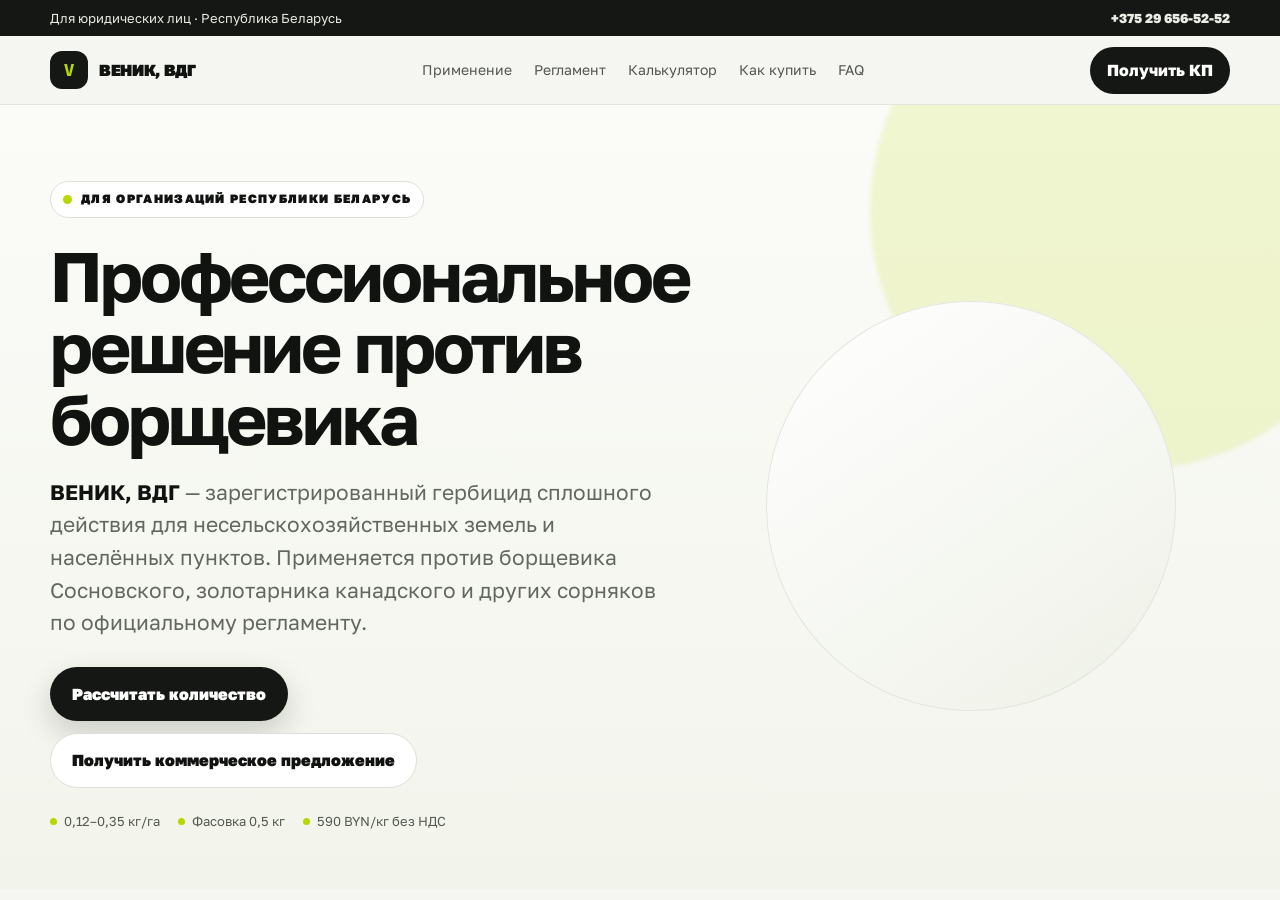
==== commit 76b8beaf: "Use real product photo and redesign landing around packaging" ====
--- a/index.html
+++ b/index.html
@@ -1 +1,31 @@
-<!DOCTYPE html><html lang="ru"><head><meta charset="UTF-8"><meta name="viewport" content="width=device-width,initial-scale=1"><title>ВЕНИК, ВДГ — гербицид против борщевика Сосновского для организаций</title><meta name="description" content="ВЕНИК, ВДГ — зарегистрированный в Республике Беларусь гербицид сплошного действия для несельскохозяйственных земель и населённых пунктов. Расчёт количества и стоимости онлайн."><meta name="theme-color" content="#0c2e1c"><link rel="canonical" href="https://p-nikitsenka.github.io/venik-by/"><meta property="og:type" content="website"><meta property="og:locale" content="ru_BY"><meta property="og:url" content="https://p-nikitsenka.github.io/venik-by/"><meta property="og:title" content="ВЕНИК, ВДГ — гербицид против борщевика Сосновского"><meta property="og:description" content="Для организаций Республики Беларусь. Одна обработка по регламенту, фасовка 0,5 кг, предварительный расчёт онлайн."><meta name="twitter:card" content="summary"><link rel="preconnect" href="https://fonts.googleapis.com"><link rel="preconnect" href="https://fonts.gstatic.com" crossorigin><link href="https://fonts.googleapis.com/css2?family=Golos+Text:wght@400;500;600;700;800;900&family=IBM+Plex+Mono:wght@500;600&display=swap" rel="stylesheet"><link rel="stylesheet" href="styles.css"><script type="application/ld+json">{"@context":"https://schema.org","@type":"Organization","name":"ООО «Китайские препараты»","url":"https://p-nikitsenka.github.io/venik-by/","telephone":"+375296565252","address":{"@type":"PostalAddress","postalCode":"220035","addressLocality":"Минск","streetAddress":"ул. Тимирязева, 65а, офис 410","addressCountry":"BY"}}</script><script type="application/ld+json">{"@context":"https://schema.org","@type":"Product","name":"ВЕНИК, ВДГ","description":"Гербицид сплошного действия. Сульфометурон-метил, 750 г/кг. Фасовка 0,5 кг.","offers":{"@type":"Offer","price":"590","priceCurrency":"BYN","url":"https://p-nikitsenka.github.io/venik-by/#calculator"}}</script><script src="app.js" defer></script></head><body><div class="top"><div class="wrap"><span>Для юридических лиц · Республика Беларусь</span><a href="tel:+375296565252" data-track="phone_top">+375 29 656-52-52</a></div></div><nav class="nav" aria-label="Основная навигация"><div class="wrap"><a class="brand" href="#top"><span class="mark">V</span><span>ВЕНИК, ВДГ</span></a><div class="links"><a href="#application">Применение</a><a href="#registry">Регламент</a><a href="#calculator">Калькулятор</a><a href="#buy">Как купить</a><a href="#faq">Вопросы</a></div><button class="navbtn" type="button" data-open data-topic="Коммерческое предложение">Получить КП</button></div></nav><header class="hero" id="top"><div class="wrap"><div class="hero-grid"><div><div class="eyebrow">Гербицид для организаций</div><h1>Борщевик больше не должен возвращаться после каждого покоса</h1><p class="lead"><strong>ВЕНИК, ВДГ</strong> — зарегистрированный в Республике Беларусь гербицид сплошного действия для несельскохозяйственных земель и населённых пунктов. <strong>Одна обработка по регламенту.</strong></p><div class="actions"><a class="btn primary" href="#calculator" data-track="hero_calculator">Рассчитать стоимость</a><button class="btn secondary" type="button" data-open data-topic="Коммерческое предложение">Получить коммерческое предложение</button></div><p class="note">Расчёт количества, счёт и комплект документов для закупки</p></div><div class="product" aria-label="Место для фотографии флакона"><div class="glow"></div><div class="bottle"><div class="b-label"><div class="b-name">ВЕНИК</div><div class="b-form">ВДГ</div><div class="b-rule"></div><div class="b-type">Гербицид сплошного действия</div><div class="b-weight">0,5 кг</div></div></div><div class="price-tag"><strong>590 BYN/кг</strong>295 BYN за флакон 0,5 кг · без НДС</div><div class="placeholder">Здесь будет реальная фотография продукта</div></div></div><div class="trust"><div><strong>Государственная регистрация</strong><span>Применение в Республике Беларусь</span></div><div><strong>0,12–0,35 кг/га</strong><span>норма расхода по регламенту</span></div><div><strong>0,5 кг</strong><span>фасовка для точного расчёта</span></div><div><strong>Однократно</strong><span>кратность обработки по регламенту</span></div></div></div></header><section><div class="wrap"><div class="label">Для кого</div><h2>Решение для организаций, отвечающих за состояние территорий</h2><p class="sub">ВЕНИК, ВДГ применяется на землях несельскохозяйственного пользования и в населённых пунктах в пределах официального регламента.</p><div class="audience"><article class="aud"><span class="ico">🏢</span><strong>Коммунальные службы и сельисполкомы</strong></article><article class="aud"><span class="ico">🏭</span><strong>Промышленные объекты и энергетика</strong></article><article class="aud"><span class="ico">🛣️</span><strong>Железные и автомобильные дороги</strong></article><article class="aud"><span class="ico">✈️</span><strong>Аэродромы и специальные территории</strong></article><article class="aud"><span class="ico">📍</span><strong>Владельцы и арендаторы территорий</strong></article></div></div></section><section class="white"><div class="wrap"><div class="label" style="color:var(--amber)">Проблема</div><h2>Почему одного скашивания недостаточно</h2><p class="sub">Механическое удаление уменьшает надземную массу, но само по себе не устраняет причины повторного зарастания участка.</p><div class="cards"><article class="card"><small>01</small><h3>Растение восстанавливается</h3><p>После скашивания борщевик способен формировать новые побеги, поэтому работы приходится повторять.</p></article><article class="card"><small>02</small><h3>В почве остаются семена</h3><p>Семенной запас становится источником новых всходов и возвращает проблему на уже очищенный участок.</p></article><article class="card"><small>03</small><h3>Заросли опасны для людей</h3><p>Сок борщевика повышает чувствительность кожи к солнечному свету и может вызывать тяжёлые ожоги.</p></article></div></div></section><section id="application"><div class="wrap"><div class="solution"><div><div class="label">Принцип применения</div><h2>Одна обработка участка — по официальному регламенту</h2><p class="sub">Препарат применяют по почве и вегетирующим сорнякам при их высоте до 30 см. Конкретную норму выбирают в пределах зарегистрированного диапазона.</p><div class="steps"><article class="step"><span class="n">1</span><div><h3>Определяем площадь и состояние участка</h3><p>Учитываем видовой состав и высоту сорняков, сроки обработки и особенности объекта.</p></div></article><article class="step"><span class="n">2</span><div><h3>Рассчитываем норму и количество</h3><p>Норма составляет 0,12–0,35 кг/га. Отгрузка производится флаконами по 0,5 кг.</p></div></article><article class="step"><span class="n">3</span><div><h3>Проводим однократное опрыскивание</h3><p>Рабочий раствор наносят на почву и сорняки с соблюдением тарной этикетки и требований безопасности.</p></div></article></div></div><aside class="stats"><h3>ВЕНИК, ВДГ в цифрах</h3><div class="stat"><div class="value">750 г/кг</div><div class="cap">сульфометурон-метил</div></div><div class="stat"><div class="value">0,12–0,35</div><div class="cap">кг препарата на гектар</div></div><div class="stat"><div class="value">1</div><div class="cap">кратность обработки</div></div><p class="warning">Гербицид сплошного действия уничтожает не только борщевик. Не применяйте его там, где требуется сохранить растительность.</p></aside></div></div></section><section class="white" id="registry"><div class="wrap"><div class="label">Официальный регламент</div><h2>Область применения без рекламных трактовок</h2><p class="sub">Ниже приведены сведения из Государственного реестра средств защиты растений и удобрений Республики Беларусь.</p><div class="registry"><div class="doc"><div class="doc-head"><strong>Государственный реестр Республики Беларусь</strong><span>ВЕНИК, ВДГ</span></div><dl><dt>Действующее вещество</dt><dd>Сульфометурон-метил, 750 г/кг</dd><dt>Норма расхода</dt><dd>0,12–0,35 кг/га</dd><dt>Где применяется</dt><dd>Земли несельскохозяйственного пользования: трассы газо- и нефтепроводов, насыпи и полосы отчуждения железных и шоссейных дорог, аэродромы, контрольно-следовые полосы, промышленные объекты и населённые пункты.</dd><dt>Против чего</dt><dd>Однолетние и многолетние злаковые и двудольные сорняки, включая золотарник канадский, мелколепестник канадский и борщевик Сосновского.</dd><dt>Способ применения</dt><dd>Опрыскивание почвы и сорняков при высоте до 30 см.</dd><dt>Кратность</dt><dd>1</dd></dl></div><aside class="docbox"><h3>Документы для закупки</h3><p>Запросите тарную этикетку, сведения о регистрации и коммерческое предложение одним сообщением.</p><button class="btn green wide" type="button" data-open data-topic="Комплект документов">Запросить комплект</button><button class="btn outline wide" type="button" data-open data-topic="Тарная этикетка">Получить тарную этикетку</button></aside></div></div></section><section class="calc" id="calculator"><div class="wrap"><div class="label">Предварительный расчёт</div><h2>Сколько препарата требуется на вашу площадь</h2><p class="sub">Калькулятор использует максимальную норму 0,35 кг/га и округляет количество вверх до целых флаконов по 0,5 кг.</p><div class="calcbox"><div><label for="area">Площадь обработки</label><div class="area"><input id="area" type="number" min=".1" step=".1" value="10"><span>га</span></div><p class="hint">Окончательную норму следует определить по регламенту с учётом состояния объекта.</p></div><div class="results" aria-live="polite"><div class="result"><div class="value" id="kg">3,5 <small>кг</small></div><div class="cap">препарата с округлением до фасовки</div></div><div class="result"><div class="value" id="packs">7 <small>фл.</small></div><div class="cap">флаконов по 0,5 кг</div></div><div class="result total"><div class="value" id="sum">2 065 <small>BYN</small></div><div class="cap">ориентировочная стоимость без НДС · 590 BYN/кг</div></div><div class="calccta"><button class="btn primary wide" id="order" type="button" data-open data-topic="Счёт по калькулятору">Получить счёт на 7 флаконов</button></div><p class="calcfoot">Расчёт не заменяет тарную этикетку и консультацию специалиста. Цена и наличие подтверждаются в коммерческом предложении.</p></div></div></div></section><section id="buy"><div class="wrap"><div class="label">Покупка</div><h2>От площади участка до отгрузки — четыре шага</h2><div class="buy"><article class="buy-step"><small>01</small><h3>Оставляете заявку</h3><p>Сообщаете площадь, тип объекта и контактные данные.</p></article><article class="buy-step"><small>02</small><h3>Получаете расчёт</h3><p>Мы уточняем норму, количество флаконов и стоимость партии.</p></article><article class="buy-step"><small>03</small><h3>Согласовываете документы</h3><p>Направляем коммерческое предложение, счёт и документы на препарат.</p></article><article class="buy-step"><small>04</small><h3>Получаете товар</h3><p>Согласовываем сроки, способ получения и комплект документов.</p></article></div><div class="chips"><div class="chip"><strong>Фасовка</strong>0,5 кг во флаконе</div><div class="chip"><strong>Минимальная партия</strong>от одного флакона</div><div class="chip"><strong>Цена</strong>590 BYN/кг без НДС</div></div></div></section><section class="white" id="faq"><div class="wrap"><div class="label">Вопросы и ответы</div><h2>Что важно знать до обработки</h2><div class="faqs"><details><summary>Когда проводить обработку?</summary><div class="answer">Препарат применяют по почве и сорнякам при их высоте до 30 см. Конкретные сроки определяют по состоянию участка, погоде и требованиям тарной этикетки.</div></details><details><summary>Можно ли применять препарат в населённых пунктах?</summary><div class="answer">Населённые пункты указаны в области применения. Обработка проводится с соблюдением регламента, санитарных требований и мер безопасности.</div></details><details><summary>Уничтожает ли препарат другую растительность?</summary><div class="answer">Да. Это гербицид сплошного действия. Его нельзя применять там, где необходимо сохранить траву, деревья или кустарники.</div></details><details><summary>Сколько препарата требуется на один гектар?</summary><div class="answer">Зарегистрированный диапазон — 0,12–0,35 кг/га. Калькулятор показывает предварительный расчёт по максимальной норме.</div></details><details><summary>Какие документы предоставляются?</summary><div class="answer">Можно запросить коммерческое предложение, счёт, тарную этикетку и имеющийся комплект документов на препарат.</div></details><details><summary>Можно ли приобрести один флакон?</summary><div class="answer">Да, на странице указана отгрузка от одного флакона массой 0,5 кг. Актуальное наличие подтверждается при оформлении.</div></details></div></div></section><section class="final"><div class="wrap"><div class="label">Получить расчёт</div><h2>Сообщите площадь — подготовим количество, стоимость и документы</h2><p class="sub">Для предварительного расчёта достаточно площади участка. Для точной рекомендации дополнительно уточним тип объекта и состояние растительности.</p><div class="final-actions"><button class="btn green" type="button" data-open data-topic="Расчёт и коммерческое предложение">Оставить заявку</button><a class="btn outline" href="tel:+375296565252">Позвонить</a></div><a class="phonebig" href="tel:+375296565252">+375 29 656-52-52</a></div></section><footer><div class="wrap foot"><div><strong>ООО «Китайские препараты»</strong><br>УНП 693336037<br>220035, г. Минск, ул. Тимирязева, 65а, офис 410<br><a href="tel:+375296565252">+375 29 656-52-52</a></div><div><strong>ВЕНИК, ВДГ</strong><br>Гербицид сплошного действия<br>Сульфометурон-метил, 750 г/кг<p class="safety">Применяйте средства защиты растений с соблюдением регламента и требований безопасности. Перед применением ознакомьтесь с тарной этикеткой.</p></div></div></footer><div class="sticky"><button class="btn green wide" type="button" data-open data-topic="Расчёт с мобильной версии">Получить расчёт</button></div><div class="modal" id="modal" role="dialog" aria-modal="true" aria-hidden="true"><div class="backdrop" data-close></div><div class="panel"><button class="close" type="button" aria-label="Закрыть" data-close>×</button><h2>Получить расчёт и коммерческое предложение</h2><p class="sub">Оставьте данные об объекте. Расчёт из калькулятора подставится автоматически.</p><form id="lead-form"><input type="hidden" id="topic" name="topic"><input type="hidden" id="calculation" name="calculation"><div class="formgrid"><div class="field"><label for="company">Организация</label><input id="company" name="company" autocomplete="organization"></div><div class="field"><label for="contact">Контактное лицо *</label><input id="contact" name="contact" required></div><div class="field"><label for="phone">Телефон *</label><input id="phone" name="phone" type="tel" required placeholder="+375 …"></div><div class="field"><label for="email">Электронная почта</label><input id="email" name="email" type="email"></div><div class="field"><label for="lead-area">Площадь, га</label><input id="lead-area" name="area" type="number" min=".1" step=".1"></div><div class="field"><label for="object-type">Тип объекта</label><input id="object-type" name="object_type" placeholder="Например, полоса отвода"></div><div class="field full"><label for="comment">Комментарий</label><textarea id="comment" name="comment"></textarea></div></div><label class="consent"><input type="checkbox" required><span>Я согласен на использование указанных данных для обработки запроса и обратной связи.</span></label><button class="btn green wide" type="submit">Подготовить заявку</button><div class="status" id="status" role="status"></div><p class="devnote">До подключения корпоративной почты или CRM форма подготавливает текст заявки и копирует его в буфер обмена.</p></form></div></div></body></html>+<!DOCTYPE html>
+<html lang="ru">
+<head>
+<meta charset="UTF-8">
+<meta name="viewport" content="width=device-width,initial-scale=1">
+<title>ВЕНИК, ВДГ — гербицид против борщевика Сосновского для организаций</title>
+<meta name="description" content="ВЕНИК, ВДГ — зарегистрированный в Беларуси гербицид сплошного действия для несельскохозяйственных земель и населённых пунктов. Расчёт количества и стоимости онлайн.">
+<meta name="theme-color" content="#151714">
+<link rel="canonical" href="https://p-nikitsenka.github.io/venik-by/">
+<meta property="og:type" content="website"><meta property="og:locale" content="ru_BY">
+<meta property="og:title" content="ВЕНИК, ВДГ — гербицид против борщевика Сосновского">
+<meta property="og:description" content="Для организаций Республики Беларусь. Расчёт количества, стоимости и документов для закупки.">
+<link rel="preconnect" href="https://fonts.googleapis.com"><link rel="preconnect" href="https://fonts.gstatic.com" crossorigin>
+<link href="https://fonts.googleapis.com/css2?family=Golos+Text:wght@400;500;600;700;800;900&family=IBM+Plex+Mono:wght@500;600;700&display=swap" rel="stylesheet">
+<link rel="stylesheet" href="styles.css"><script src="app.js" defer></script>
+</head>
+<body>
+<div class="top"><div class="wrap"><span>Для юридических лиц · Республика Беларусь</span><a href="tel:+375296565252">+375 29 656-52-52</a></div></div>
+<nav class="nav"><div class="wrap"><a class="brand" href="#top"><span class="brandmark">V</span><span>ВЕНИК, ВДГ</span></a><div class="links"><a href="#application">Применение</a><a href="#registry">Регламент</a><a href="#calculator">Калькулятор</a><a href="#buy">Как купить</a><a href="#faq">FAQ</a></div><button class="navbtn" data-open data-topic="Коммерческое предложение">Получить КП</button></div></nav>
+
+<header class="hero" id="top">
+<div class="wrap">
+<div class="hero-grid">
+<div>
+<div class="eyebrow">Для организаций Республики Беларусь</div>
+<h1>Профессиональное решение против борщевика</h1>
+<p class="lead"><strong>ВЕНИК, ВДГ</strong> — зарегистрированный гербицид сплошного действия для несельскохозяйственных земель и населённых пунктов. Применяется против борщевика Сосновского, золотарника канадского и других сорняков по официальному регламенту.</p>
+<div class="actions"><a class="btn primary" href="#calculator">Рассчитать количество</a><button class="btn secondary" data-open data-topic="Коммерческое предложение">Получить коммерческое предложение</button></div>
+<div class="micro"><span><i></i>0,12–0,35 кг/га</span><span><i></i>Фасовка 0,5 кг</span><span><i></i>590 BYN/кг без НДС</span></div>
+</div>
+<div class="product-stage"><img class="product-img" src="[data-uri]
--- a/styles.css
+++ b/styles.css
@@ -1 +1,165 @@
-:root{--ink:#0e1712;--paper:#f4f6f1;--card:#fff;--green:#1d6b3c;--g2:#2f8b54;--gd:#14532d;--deep:#0c2e1c;--soft:#e9f2eb;--amber:#bc4a17;--line:#d9e2da;--muted:#59665e;--shadow:0 18px 55px rgba(12,46,28,.12);--r:14px}*{box-sizing:border-box;margin:0;padding:0}html{scroll-behavior:smooth;scroll-padding-top:75px}body{font-family:'Golos Text',system-ui,-apple-system,sans-serif;background:var(--paper);color:var(--ink);line-height:1.55;-webkit-font-smoothing:antialiased}body.lock{overflow:hidden}a{color:inherit}button,input,textarea{font:inherit}.wrap{width:min(1120px,calc(100% - 40px));margin:auto}.top{background:#071f13;color:#dfece2;font-size:13px;padding:8px 0}.top .wrap,.nav .wrap{display:flex;align-items:center;justify-content:space-between;gap:20px}.top a{font-weight:700;text-decoration:none}.nav{position:sticky;top:0;z-index:30;background:rgba(12,46,28,.97);color:#fff;border-bottom:1px solid rgba(255,255,255,.1);backdrop-filter:blur(12px)}.nav .wrap{min-height:64px}.brand{display:flex;align-items:center;gap:10px;text-decoration:none;font-weight:900}.mark{width:34px;height:34px;border-radius:10px;background:#fff;color:var(--deep);display:grid;place-items:center}.links{display:flex;gap:22px;font-size:14px;color:#cfe0d2}.links a{text-decoration:none}.links a:hover{color:#fff}.navbtn{border:1px solid rgba(255,255,255,.35);background:transparent;color:#fff;border-radius:10px;padding:9px 14px;font-weight:750;cursor:pointer}.hero{position:relative;overflow:hidden;background:var(--deep);color:#f5faf6;padding:70px 0 56px}.hero:before{content:'';position:absolute;inset:-30% -20% auto 48%;height:690px;background:radial-gradient(circle,rgba(82,157,103,.34),transparent 65%)}.hero-grid{position:relative;display:grid;grid-template-columns:1.15fr .85fr;gap:58px;align-items:center}.eyebrow,.label{text-transform:uppercase;letter-spacing:.09em;font-size:12px;font-weight:800;color:#9fc6aa;margin-bottom:13px}.eyebrow{display:flex;align-items:center;gap:9px}.eyebrow:before{content:'';width:26px;height:2px;background:currentColor}h1{font-size:clamp(39px,5.7vw,65px);line-height:1.04;letter-spacing:-.035em;font-weight:900;max-width:14ch;margin-bottom:22px}h2{font-size:clamp(29px,4vw,43px);line-height:1.12;letter-spacing:-.025em;max-width:25ch;margin-bottom:16px}.lead{font-size:clamp(17px,2vw,21px);color:#cfe0d2;max-width:61ch;margin-bottom:29px}.lead strong{color:#fff}.actions,.final-actions{display:flex;gap:12px;flex-wrap:wrap}.btn{display:inline-flex;align-items:center;justify-content:center;gap:9px;border:1px solid transparent;border-radius:11px;padding:14px 20px;text-decoration:none;font-weight:800;cursor:pointer;transition:.18s}.btn:hover{transform:translateY(-2px)}.primary{background:#fff;color:var(--deep);box-shadow:0 10px 30px rgba(0,0,0,.22)}.secondary{border-color:rgba(255,255,255,.35);color:#fff;background:rgba(255,255,255,.04)}.green{background:var(--green);color:#fff}.green:hover{background:var(--gd)}.outline{background:#fff;border-color:var(--line);color:var(--deep)}.wide{width:100%}.note{font-size:13px;color:#9fc6aa;margin-top:13px}.product{position:relative;min-height:470px;display:grid;place-items:center}.glow{position:absolute;width:360px;height:360px;border-radius:50%;background:radial-gradient(circle,rgba(255,255,255,.16),transparent 68%)}.bottle{position:relative;width:230px;height:370px;border-radius:22px 22px 38px 38px;background:linear-gradient(145deg,#fafcf8,#dce6dd 48%,#b9c8bc);box-shadow:0 35px 60px rgba(0,0,0,.35),inset -15px -10px 30px rgba(28,66,43,.18);transform:rotate(2deg)}.bottle:before{content:'';position:absolute;width:112px;height:62px;top:-55px;left:59px;border-radius:10px 10px 5px 5px;background:linear-gradient(90deg,#17231c,#31453a,#101914)}.bottle:after{content:'';position:absolute;width:136px;height:26px;top:-3px;left:47px;border-radius:9px;background:#d7e1d8}.b-label{position:absolute;inset:66px 14px 48px;border-radius:12px;background:linear-gradient(155deg,#fff 0 58%,#e73c2e 58% 64%,#951e18 64%);color:#14231a;padding:25px 18px;overflow:hidden}.b-name{font-size:35px;line-height:1;font-weight:900;letter-spacing:-.05em}.b-form{font-size:13px;font-weight:800;color:#56635b}.b-rule{height:3px;background:var(--green);width:54px;margin:18px 0 12px}.b-type{font-size:13px;font-weight:700;max-width:13ch}.b-weight{position:absolute;right:18px;bottom:18px;color:#fff;font:600 19px 'IBM Plex Mono',monospace}.price-tag{position:absolute;right:0;bottom:45px;width:205px;background:#fff;color:var(--ink);border-radius:12px;padding:14px 16px;box-shadow:var(--shadow);font-size:13px;transform:rotate(-2deg)}.price-tag strong{display:block;color:var(--gd);font-size:15px}.placeholder{position:absolute;left:0;bottom:20px;color:#9fc6aa;font-size:11px;max-width:19ch}.trust{position:relative;margin-top:48px;display:grid;grid-template-columns:repeat(4,1fr);border:1px solid rgba(255,255,255,.16);border-radius:14px;overflow:hidden;background:rgba(255,255,255,.055)}.trust div{padding:17px 19px;border-right:1px solid rgba(255,255,255,.12)}.trust div:last-child{border:0}.trust strong{display:block;font-size:15px}.trust span{font-size:12.5px;color:#a9c8b1}section{padding:76px 0}.white{background:#fff;border-block:1px solid var(--line)}.label{color:var(--green)}.sub{font-size:17px;color:var(--muted);max-width:67ch;margin-bottom:34px}.audience{display:grid;grid-template-columns:repeat(5,1fr);gap:14px}.aud{min-height:158px;background:#fff;border:1px solid var(--line);border-radius:var(--r);padding:22px 18px;display:flex;flex-direction:column;justify-content:space-between;gap:18px}.ico{width:42px;height:42px;border-radius:11px;background:var(--soft);color:var(--gd);display:grid;place-items:center}.aud strong{font-size:15px;line-height:1.35}.cards{display:grid;grid-template-columns:repeat(3,1fr);gap:18px}.card{background:#fff;border:1px solid var(--line);border-top:4px solid var(--amber);border-radius:var(--r);padding:26px 24px}.card small{font:600 13px 'IBM Plex Mono';color:var(--amber)}.card h3{font-size:20px;margin:17px 0 9px}.card p,.step p,.buy-step p{font-size:14.5px;color:var(--muted)}.solution{display:grid;grid-template-columns:1.05fr .95fr;gap:56px}.steps{display:grid;gap:14px}.step{display:grid;grid-template-columns:44px 1fr;gap:15px;background:var(--paper);border:1px solid var(--line);border-radius:12px;padding:19px}.n{width:44px;height:44px;border-radius:50%;background:var(--deep);color:#fff;display:grid;place-items:center;font:600 16px 'IBM Plex Mono'}.step h3{font-size:17px;margin-bottom:4px}.stats{background:var(--deep);color:#fff;border-radius:20px;padding:30px;box-shadow:var(--shadow)}.stats h3{font-size:20px;margin-bottom:20px}.stat{background:rgba(255,255,255,.07);border:1px solid rgba(255,255,255,.12);border-radius:12px;padding:18px;margin-top:12px}.value{font:600 clamp(25px,4vw,38px) 'IBM Plex Mono';line-height:1}.cap{font-size:13px;color:#b7d0bd;margin-top:7px}.warning{font-size:12px;color:#91b79b;margin-top:18px;padding-top:18px;border-top:1px solid rgba(255,255,255,.13)}.registry{display:grid;grid-template-columns:1fr 320px;gap:26px}.doc{background:#fff;border:1px solid var(--line);border-left:5px solid var(--green);border-radius:var(--r);padding:30px}.doc-head{display:flex;justify-content:space-between;border-bottom:1px dashed var(--line);padding-bottom:15px;margin-bottom:18px}.doc dl{display:grid;grid-template-columns:175px 1fr;gap:11px 22px;font-size:14.5px}.doc dt{color:var(--muted)}.doc dd{font-weight:600}.docbox{background:var(--soft);border:1px solid #cfdfd1;border-radius:var(--r);padding:24px}.docbox h3{font-size:19px;margin-bottom:8px}.docbox p{font-size:14px;color:var(--muted);margin-bottom:15px}.docbox .btn{margin-top:9px}.calc{background:var(--deep);color:#fff}.calc .label{color:#9fc6aa}.calc .sub{color:#b8d0be}.calcbox{display:grid;grid-template-columns:.78fr 1.22fr;gap:36px;background:rgba(255,255,255,.055);border:1px solid rgba(255,255,255,.15);border-radius:20px;padding:34px}.calc label{display:block;color:#b8d0be;font-size:13px;font-weight:700;margin-bottom:11px}.area{display:flex;gap:12px;align-items:baseline}.area input{width:min(220px,75%);background:transparent;border:0;border-bottom:3px solid rgba(255,255,255,.35);color:#fff;font:600 clamp(40px,6vw,60px) 'IBM Plex Mono';padding:2px 0 7px;outline:none}.area span{font-size:20px;color:#b8d0be;font-weight:700}.hint{font-size:12.5px;color:#8db399;margin-top:13px}.results{display:grid;grid-template-columns:1fr 1fr;gap:13px}.result{background:rgba(255,255,255,.075);border-radius:12px;padding:18px}.result .cap{color:#9fc6aa}.total{grid-column:1/-1;background:#fff;color:var(--deep)}.total .cap{color:var(--muted)}.calccta,.calcfoot{grid-column:1/-1}.calcfoot{font-size:12px;color:#8db399}.buy{display:grid;grid-template-columns:repeat(4,1fr);gap:14px}.buy-step{background:#fff;border:1px solid var(--line);border-radius:var(--r);padding:23px 20px}.buy-step small{font:600 13px 'IBM Plex Mono';color:var(--green)}.buy-step h3{font-size:17px;margin:17px 0 7px}.chips{display:grid;grid-template-columns:repeat(3,1fr);gap:14px;margin-top:18px}.chip{background:var(--soft);border:1px solid #d1e0d3;border-radius:12px;padding:16px 18px;font-size:14px}.chip strong{display:block;color:var(--gd)}.faqs{display:grid;gap:10px;max-width:900px}.faqs details{background:#fff;border:1px solid var(--line);border-radius:12px}.faqs summary{cursor:pointer;list-style:none;padding:20px 54px 20px 21px;font-weight:750;position:relative}.faqs summary:after{content:'+';position:absolute;right:20px;top:50%;transform:translateY(-50%);width:26px;height:26px;border-radius:50%;display:grid;place-items:center;background:var(--soft);color:var(--gd);font-size:20px}.faqs details[open] summary:after{content:'−'}.answer{padding:0 21px 20px;color:var(--muted);font-size:15px;max-width:74ch}.final{text-align:center;background:#fff}.final h2,.final .sub{margin-left:auto;margin-right:auto}.final-actions{justify-content:center}.phonebig{display:block;width:max-content;margin:27px auto 0;text-decoration:none;color:var(--deep);font:600 clamp(27px,5vw,43px) 'IBM Plex Mono'}footer{background:#0a110d;color:#aab6ae;padding:42px 0 46px;font-size:13.5px}.foot{display:grid;grid-template-columns:1.2fr .8fr;gap:40px}footer strong,footer a{color:#e8eee9}.safety{font-size:12px;color:#77837b;margin-top:13px}.sticky{display:none;position:fixed;z-index:45;left:12px;right:12px;bottom:12px}.modal{position:fixed;inset:0;z-index:100;display:none;align-items:center;justify-content:center;padding:20px}.modal.open{display:flex}.backdrop{position:absolute;inset:0;background:rgba(4,15,9,.78);backdrop-filter:blur(5px)}.panel{position:relative;width:min(680px,100%);max-height:calc(100vh - 40px);overflow:auto;background:#fff;border-radius:18px;padding:30px;box-shadow:0 30px 90px rgba(0,0,0,.4)}.close{position:absolute;right:16px;top:14px;width:38px;height:38px;border:0;border-radius:50%;background:var(--paper);cursor:pointer;font-size:22px}.panel h2{font-size:30px}.formgrid{display:grid;grid-template-columns:1fr 1fr;gap:15px}.field{display:flex;flex-direction:column;gap:6px}.field.full{grid-column:1/-1}.field label{font-size:13px;font-weight:700}.field input,.field textarea{border:1px solid #cfd9d1;border-radius:10px;padding:12px 13px;outline:none}.field textarea{min-height:92px;resize:vertical}.consent{display:flex;align-items:flex-start;gap:9px;font-size:12px;color:var(--muted);margin:16px 0}.status{display:none;margin-top:13px;border-radius:10px;padding:12px 14px;font-size:13px}.status.show{display:block;background:var(--soft);color:var(--gd)}.devnote{font-size:11.5px;color:#7d877f;margin-top:12px}@media(max-width:980px){.links{display:none}.hero-grid{grid-template-columns:1fr .7fr;gap:30px}.product{transform:scale(.88)}.trust{grid-template-columns:1fr 1fr}.audience{grid-template-columns:repeat(3,1fr)}.solution,.registry,.calcbox{grid-template-columns:1fr}.buy{grid-template-columns:1fr 1fr}}@media(max-width:720px){.wrap{width:calc(100% - 28px)}.top{display:none}.nav .wrap{min-height:58px}.navbtn{display:none}.hero{padding:48px 0 40px}.hero-grid{grid-template-columns:1fr}.actions .btn{width:100%}.product{min-height:380px;transform:scale(.82);margin:-10px 0 -30px}.trust{grid-template-columns:1fr;margin-top:28px}.trust div{border-right:0;border-bottom:1px solid rgba(255,255,255,.12)}section{padding:58px 0}.audience,.cards,.buy,.chips{grid-template-columns:1fr}.doc{padding:22px 18px}.doc dl{grid-template-columns:1fr;gap:3px}.doc dt{margin-top:12px}.calcbox{padding:24px 18px}.results{grid-template-columns:1fr}.total,.calccta,.calcfoot{grid-column:auto}.foot{grid-template-columns:1fr}.panel{padding:26px 18px}.formgrid{grid-template-columns:1fr}.field.full{grid-column:auto}.sticky{display:block}footer{padding-bottom:102px}}@media(prefers-reduced-motion:reduce){*{scroll-behavior:auto!important;transition:none!important}}+:root{
+  --bg:#f5f6f1;--surface:#fff;--ink:#111310;--muted:#62675f;--line:#dde0d8;
+  --lime:#b8d700;--lime-dark:#91a900;--graphite:#151714;--soft:#edf0e8;
+  --radius:22px;--shadow:0 24px 70px rgba(25,28,20,.12)
+}
+*{box-sizing:border-box;margin:0;padding:0}
+html{scroll-behavior:smooth;scroll-padding-top:76px}
+body{font-family:'Golos Text',system-ui,sans-serif;background:var(--bg);color:var(--ink);line-height:1.55;-webkit-font-smoothing:antialiased}
+body.lock{overflow:hidden}
+a{color:inherit}button,input,textarea{font:inherit}
+.wrap{width:min(1180px,calc(100% - 40px));margin:auto}
+.top{background:var(--graphite);color:#e9ece5;font-size:13px;padding:8px 0}
+.top .wrap,.nav .wrap{display:flex;align-items:center;justify-content:space-between;gap:18px}
+.top a{text-decoration:none;font-weight:800}
+.nav{position:sticky;top:0;z-index:30;background:rgba(245,246,241,.94);backdrop-filter:blur(14px);border-bottom:1px solid rgba(17,19,16,.08)}
+.nav .wrap{min-height:68px}
+.brand{display:flex;align-items:center;gap:11px;text-decoration:none;font-weight:900;letter-spacing:-.02em}
+.brandmark{width:38px;height:38px;border-radius:12px;background:var(--graphite);color:var(--lime);display:grid;place-items:center;font:700 17px 'IBM Plex Mono'}
+.links{display:flex;gap:22px;font-size:14px;color:#52574f}
+.links a{text-decoration:none}
+.links a:hover{color:#111}
+.navbtn{border:0;background:var(--graphite);color:#fff;border-radius:999px;padding:11px 17px;font-weight:800;cursor:pointer}
+.hero{position:relative;overflow:hidden;padding:76px 0 58px;background:linear-gradient(180deg,#fbfcf8 0%,#f2f4ec 100%)}
+.hero:before{content:"";position:absolute;width:520px;height:520px;border-radius:50%;background:rgba(184,215,0,.16);right:-110px;top:-155px;filter:blur(2px)}
+.hero-grid{position:relative;display:grid;grid-template-columns:1.08fr .92fr;gap:54px;align-items:center}
+.eyebrow,.label{font-size:12px;text-transform:uppercase;letter-spacing:.11em;font-weight:900}
+.eyebrow{display:inline-flex;align-items:center;gap:9px;background:#fff;border:1px solid var(--line);border-radius:999px;padding:8px 12px;margin-bottom:22px}
+.eyebrow:before{content:"";width:9px;height:9px;border-radius:50%;background:var(--lime)}
+h1{font-size:clamp(42px,6vw,70px);line-height:1.02;letter-spacing:-.045em;max-width:13ch;margin-bottom:22px}
+h2{font-size:clamp(30px,4.3vw,46px);line-height:1.1;letter-spacing:-.035em;max-width:24ch;margin-bottom:16px}
+.lead{font-size:clamp(17px,2vw,21px);color:var(--muted);max-width:60ch;margin-bottom:28px}
+.lead strong{color:var(--ink)}
+.actions,.final-actions{display:flex;gap:12px;flex-wrap:wrap}
+.btn{display:inline-flex;align-items:center;justify-content:center;gap:9px;border:1px solid transparent;border-radius:999px;padding:14px 21px;text-decoration:none;font-weight:900;cursor:pointer;transition:.18s}
+.btn:hover{transform:translateY(-2px)}
+.primary{background:var(--graphite);color:#fff;box-shadow:0 12px 30px rgba(17,19,16,.18)}
+.secondary{background:#fff;color:var(--ink);border-color:var(--line)}
+.lime{background:var(--lime);color:#111}
+.outline{background:transparent;color:inherit;border-color:currentColor}
+.wide{width:100%}
+.micro{display:flex;gap:18px;flex-wrap:wrap;margin-top:23px;color:#555b52;font-size:13px}
+.micro span{display:flex;align-items:center;gap:7px}
+.micro i{width:7px;height:7px;border-radius:50%;background:var(--lime);display:inline-block}
+.product-stage{position:relative;min-height:560px;display:grid;place-items:center}
+.product-stage:before{content:"";position:absolute;width:410px;height:410px;border-radius:50%;background:linear-gradient(145deg,#fff,#eef1e7);box-shadow:inset 0 0 0 1px #e3e6de}
+.product-img{position:relative;z-index:2;display:block;width:min(390px,86%);height:auto;filter:drop-shadow(0 34px 28px rgba(24,27,19,.18))}
+.price-chip{position:absolute;z-index:3;right:3%;bottom:72px;background:var(--graphite);color:#fff;border-radius:18px;padding:15px 17px;box-shadow:var(--shadow);transform:rotate(-2deg)}
+.price-chip strong{display:block;color:var(--lime);font-size:18px}
+.trustbar{position:relative;margin-top:42px;display:grid;grid-template-columns:repeat(4,1fr);background:#fff;border:1px solid var(--line);border-radius:18px;overflow:hidden;box-shadow:0 10px 30px rgba(25,28,20,.05)}
+.trustbar div{padding:18px 20px;border-right:1px solid var(--line)}
+.trustbar div:last-child{border:0}
+.trustbar strong{display:block;font-size:15px}
+.trustbar span{font-size:12.5px;color:var(--muted)}
+section{padding:78px 0}
+.white{background:#fff}
+.soft{background:var(--soft)}
+.label{color:#7a8d00;margin-bottom:14px}
+.sub{font-size:17px;color:var(--muted);max-width:68ch;margin-bottom:36px}
+.audience{display:grid;grid-template-columns:repeat(5,1fr);gap:14px}
+.aud{min-height:170px;background:#fff;border:1px solid var(--line);border-radius:18px;padding:22px;display:flex;flex-direction:column;justify-content:space-between}
+.aud .icon{width:42px;height:42px;border-radius:13px;background:var(--graphite);color:var(--lime);display:grid;place-items:center;font-size:19px}
+.aud strong{font-size:15px;line-height:1.35}
+.cards{display:grid;grid-template-columns:repeat(3,1fr);gap:18px}
+.card{background:#fff;border:1px solid var(--line);border-radius:20px;padding:28px 25px}
+.card .num{font:700 13px 'IBM Plex Mono';color:#819500}
+.card h3{font-size:21px;margin:18px 0 9px}
+.card p,.step p,.buy-step p{font-size:14.5px;color:var(--muted)}
+.solution{background:var(--graphite);color:#fff;border-radius:28px;padding:44px;display:grid;grid-template-columns:1.05fr .95fr;gap:48px;box-shadow:var(--shadow)}
+.solution .label{color:var(--lime)}
+.solution .sub{color:#b9beb6}
+.steps{display:grid;gap:12px}
+.step{display:grid;grid-template-columns:46px 1fr;gap:15px;background:#22251f;border:1px solid rgba(255,255,255,.08);border-radius:16px;padding:18px}
+.step .n{width:46px;height:46px;border-radius:50%;background:var(--lime);color:#111;display:grid;place-items:center;font:700 15px 'IBM Plex Mono'}
+.step h3{font-size:17px;margin-bottom:4px}
+.step p{color:#adb2aa}
+.specs{display:grid;grid-template-columns:1fr 1fr;gap:12px;align-content:start}
+.spec{background:#fff;color:#111;border-radius:17px;padding:20px}
+.spec.big{grid-column:1/-1;background:var(--lime)}
+.spec .v{font:700 clamp(28px,4vw,42px) 'IBM Plex Mono';line-height:1}
+.spec .k{font-size:13px;color:#5e645b;margin-top:8px}
+.warning{grid-column:1/-1;font-size:12px;color:#bec4ba;padding-top:10px}
+.registry{display:grid;grid-template-columns:1fr 330px;gap:24px}
+.doc{background:#fff;border:1px solid var(--line);border-radius:22px;padding:30px}
+.doc-head{display:flex;justify-content:space-between;gap:20px;border-bottom:1px solid var(--line);padding-bottom:15px;margin-bottom:18px}
+.doc dl{display:grid;grid-template-columns:180px 1fr;gap:12px 22px;font-size:14.5px}
+.doc dt{color:var(--muted)}
+.doc dd{font-weight:650}
+.docbox{background:var(--graphite);color:#fff;border-radius:22px;padding:25px}
+.docbox p{color:#b9beb6;font-size:14px;margin:8px 0 16px}
+.docbox .btn{margin-top:10px}
+.calc{background:var(--graphite);color:#fff}
+.calc .label{color:var(--lime)}
+.calc .sub{color:#b9beb6}
+.calcbox{display:grid;grid-template-columns:.78fr 1.22fr;gap:36px;background:#20231e;border:1px solid rgba(255,255,255,.08);border-radius:24px;padding:34px}
+.calc label{display:block;color:#b9beb6;font-size:13px;font-weight:800;margin-bottom:10px}
+.area{display:flex;align-items:baseline;gap:12px}
+.area input{width:min(220px,75%);border:0;border-bottom:3px solid var(--lime);background:transparent;color:#fff;outline:none;font:700 clamp(42px,6vw,62px) 'IBM Plex Mono'}
+.area span{font-size:20px;color:#c7cbc4;font-weight:700}
+.hint{font-size:12.5px;color:#92988f;margin-top:13px}
+.results{display:grid;grid-template-columns:1fr 1fr;gap:13px}
+.result{background:#2a2e27;border-radius:16px;padding:19px}
+.result .value{font:700 clamp(26px,3vw,36px) 'IBM Plex Mono';line-height:1}
+.result .cap{font-size:13px;color:#afb5ab;margin-top:7px}
+.total{grid-column:1/-1;background:var(--lime);color:#111}
+.total .cap{color:#4e5500}
+.calccta,.calcfoot{grid-column:1/-1}
+.calcfoot{font-size:12px;color:#92988f}
+.buy{display:grid;grid-template-columns:repeat(4,1fr);gap:14px}
+.buy-step{background:#fff;border:1px solid var(--line);border-radius:18px;padding:24px 21px}
+.buy-step small{font:700 13px 'IBM Plex Mono';color:#839700}
+.buy-step h3{font-size:17px;margin:18px 0 7px}
+.chips{display:grid;grid-template-columns:repeat(3,1fr);gap:14px;margin-top:18px}
+.chip{background:#fff;border:1px solid var(--line);border-radius:16px;padding:16px 18px}
+.chip strong{display:block}
+.faqs{display:grid;gap:10px;max-width:900px}
+.faqs details{background:#fff;border:1px solid var(--line);border-radius:16px}
+.faqs summary{cursor:pointer;list-style:none;padding:20px 54px 20px 21px;font-weight:850;position:relative}
+.faqs summary:after{content:"+";position:absolute;right:19px;top:50%;transform:translateY(-50%);width:28px;height:28px;border-radius:50%;display:grid;place-items:center;background:var(--lime);color:#111;font-size:20px}
+.faqs details[open] summary:after{content:"−"}
+.answer{padding:0 21px 20px;color:var(--muted);font-size:15px;max-width:75ch}
+.final{background:var(--lime);text-align:center}
+.final h2,.final .sub{margin-left:auto;margin-right:auto}
+.final .sub{color:#4f5600}
+.final-actions{justify-content:center}
+.phonebig{display:block;width:max-content;margin:28px auto 0;text-decoration:none;font:700 clamp(28px,5vw,44px) 'IBM Plex Mono'}
+footer{background:#0e100d;color:#aab0a7;padding:42px 0 46px;font-size:13.5px}
+.foot{display:grid;grid-template-columns:1.2fr .8fr;gap:40px}
+footer strong,footer a{color:#eef0eb}
+.safety{font-size:12px;color:#777d75;margin-top:13px}
+.sticky{display:none;position:fixed;z-index:45;left:12px;right:12px;bottom:12px}
+.modal{position:fixed;inset:0;z-index:100;display:none;align-items:center;justify-content:center;padding:20px}
+.modal.open{display:flex}
+.backdrop{position:absolute;inset:0;background:rgba(5,6,5,.78);backdrop-filter:blur(5px)}
+.panel{position:relative;width:min(680px,100%);max-height:calc(100vh - 40px);overflow:auto;background:#fff;border-radius:22px;padding:30px;box-shadow:0 35px 100px rgba(0,0,0,.38)}
+.close{position:absolute;right:15px;top:14px;width:38px;height:38px;border:0;border-radius:50%;background:var(--soft);cursor:pointer;font-size:22px}
+.panel h2{font-size:31px}
+.formgrid{display:grid;grid-template-columns:1fr 1fr;gap:15px}
+.field{display:flex;flex-direction:column;gap:6px}
+.field.full{grid-column:1/-1}
+.field label{font-size:13px;font-weight:800}
+.field input,.field textarea{border:1px solid #cfd3cb;border-radius:11px;padding:12px 13px;outline:none}
+.field textarea{min-height:92px;resize:vertical}
+.consent{display:flex;align-items:flex-start;gap:9px;font-size:12px;color:var(--muted);margin:16px 0}
+.status{display:none;margin-top:13px;border-radius:11px;padding:12px 14px;font-size:13px}
+.status.show{display:block;background:#eef3cf;color:#3b4300}
+.devnote{font-size:11.5px;color:#7c8179;margin-top:12px}
+@media(max-width:980px){
+ .links{display:none}.hero-grid{grid-template-columns:1fr .82fr;gap:28px}.product-stage{min-height:500px}
+ .trustbar{grid-template-columns:1fr 1fr}.audience{grid-template-columns:repeat(3,1fr)}
+ .solution,.registry,.calcbox{grid-template-columns:1fr}.buy{grid-template-columns:1fr 1fr}
+}
+@media(max-width:720px){
+ .wrap{width:calc(100% - 28px)}.top{display:none}.nav .wrap{min-height:60px}.navbtn{display:none}
+ .hero{padding:48px 0 38px}.hero-grid{grid-template-columns:1fr}.actions .btn{width:100%}
+ .product-stage{min-height:430px;margin-top:-8px}.product-stage:before{width:330px;height:330px}
+ .product-img{width:min(310px,82%)}.price-chip{right:0;bottom:30px}
+ .trustbar{grid-template-columns:1fr;margin-top:20px}.trustbar div{border-right:0;border-bottom:1px solid var(--line)}
+ section{padding:58px 0}.audience,.cards,.buy,.chips{grid-template-columns:1fr}
+ .solution{padding:25px 18px}.specs{grid-template-columns:1fr}.spec.big,.warning{grid-column:auto}
+ .doc{padding:22px 18px}.doc dl{grid-template-columns:1fr;gap:3px}.doc dt{margin-top:12px}
+ .calcbox{padding:23px 17px}.results{grid-template-columns:1fr}.total,.calccta,.calcfoot{grid-column:auto}
+ .foot{grid-template-columns:1fr}.formgrid{grid-template-columns:1fr}.field.full{grid-column:auto}
+ .sticky{display:block}footer{padding-bottom:105px}
+}
+@media(prefers-reduced-motion:reduce){*{scroll-behavior:auto!important;transition:none!important}}
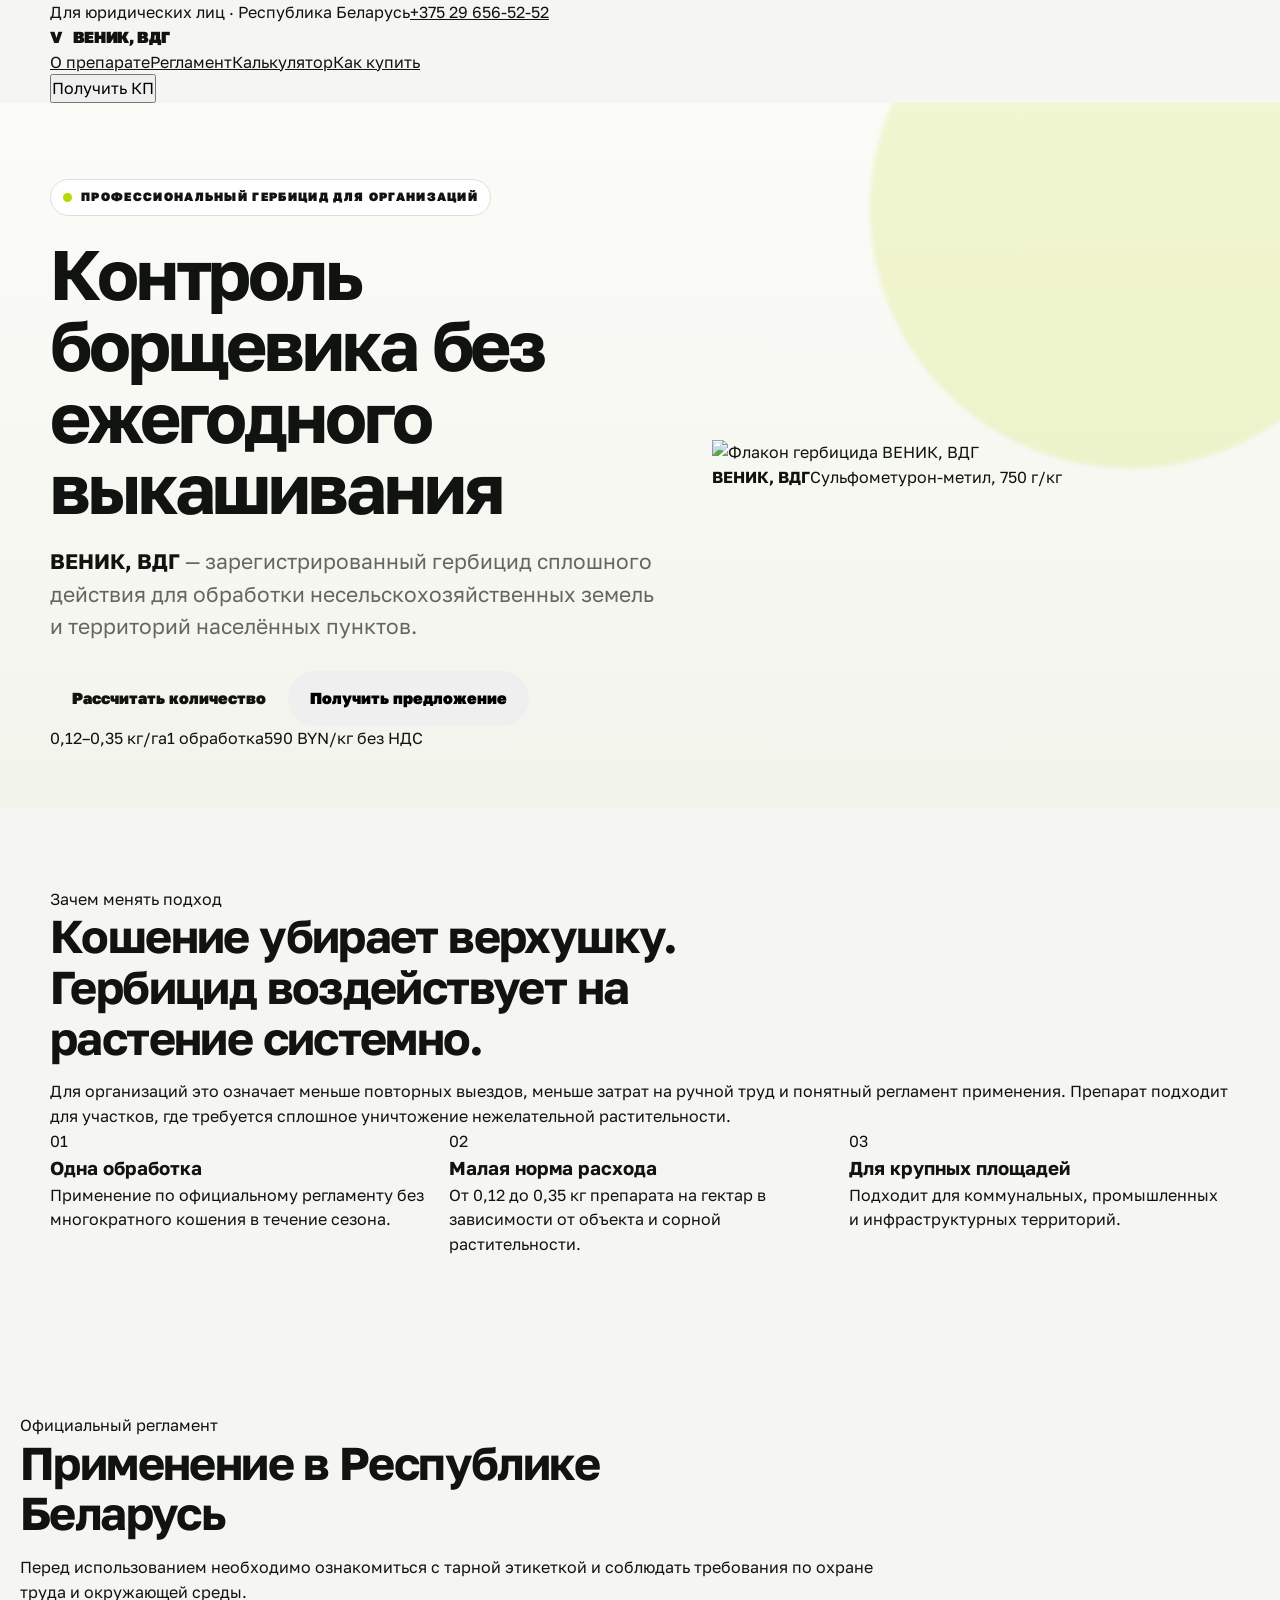
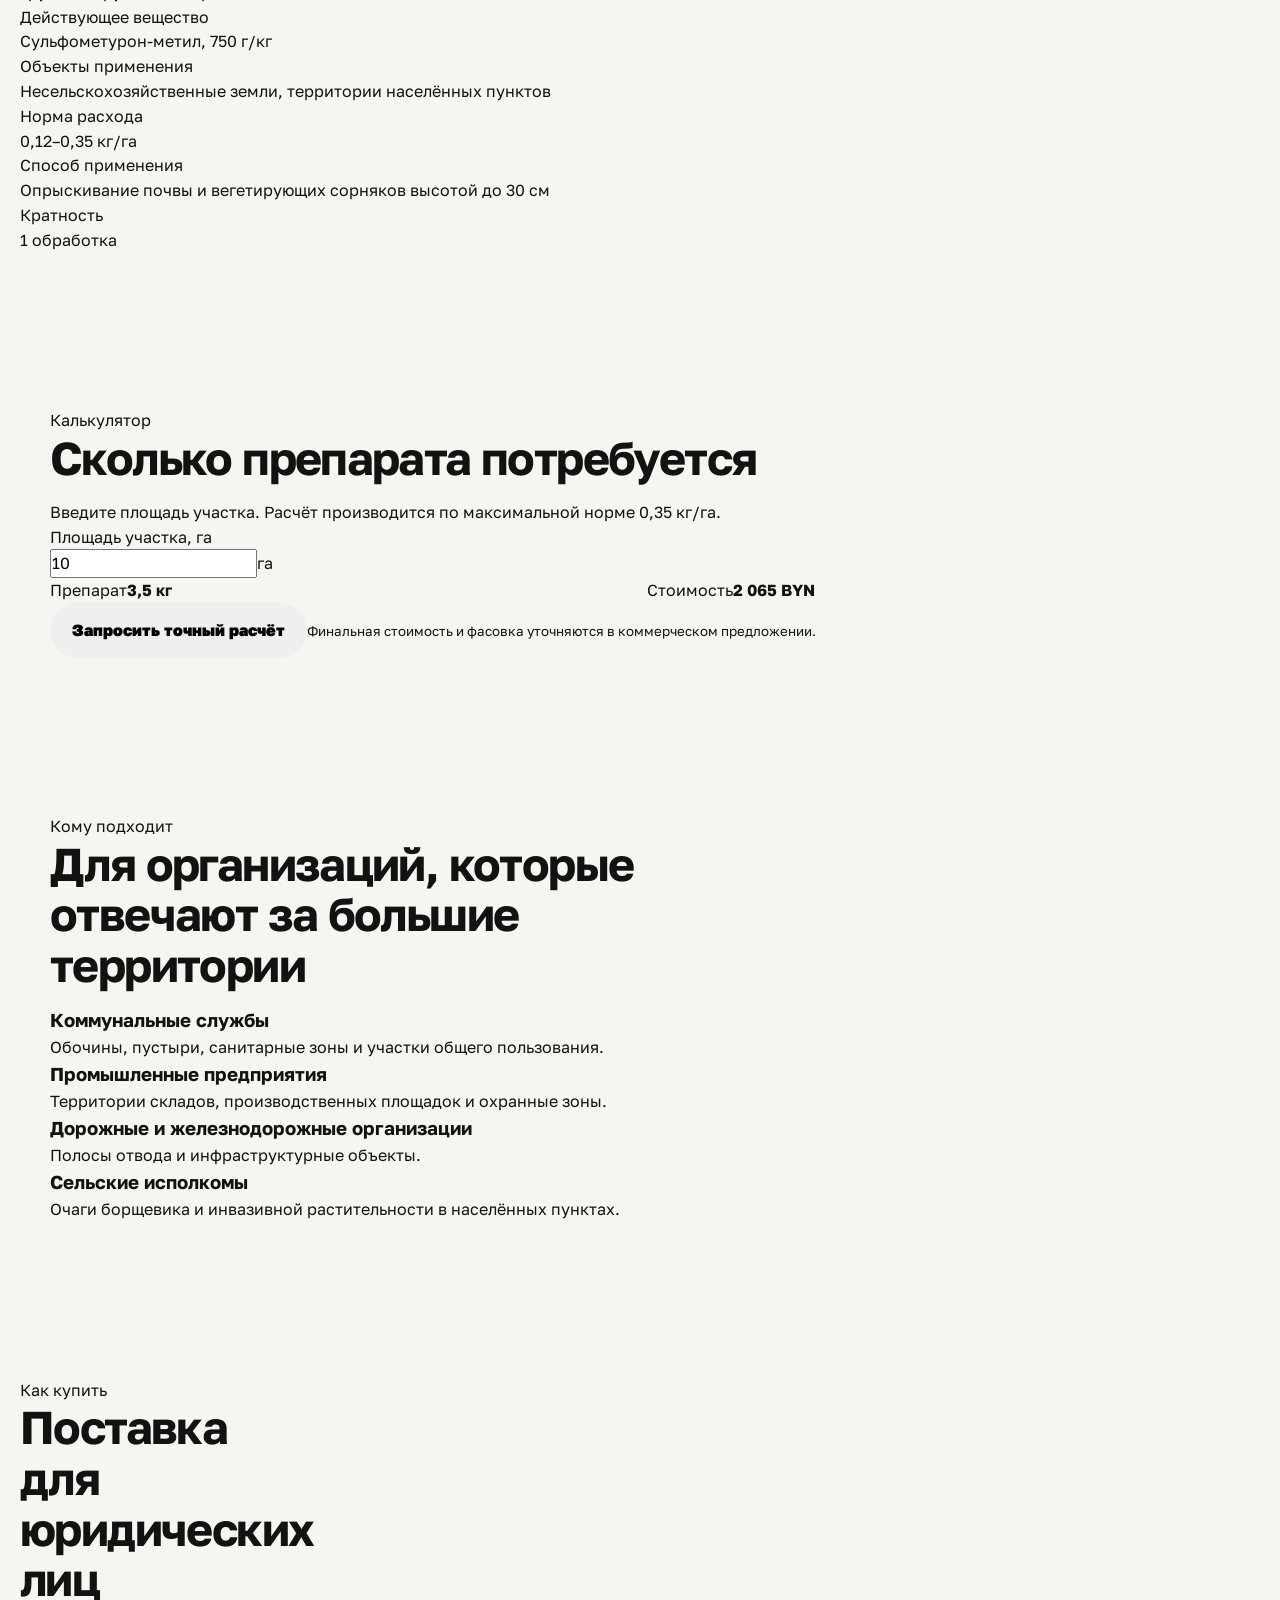
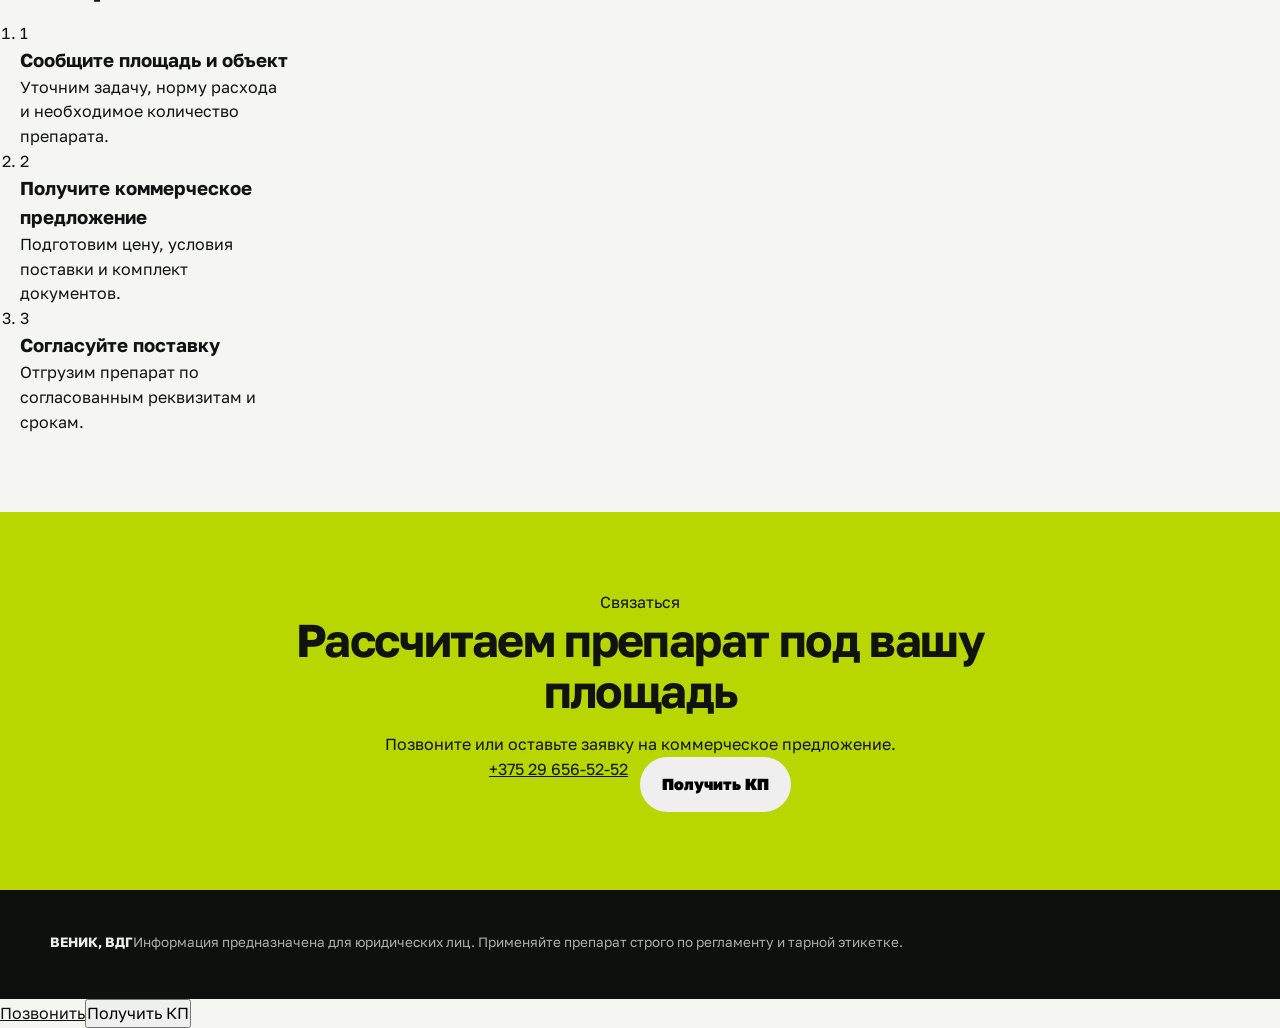
==== commit a60746b4: "Replace landing page with light product-led redesign" ====
--- a/index.html
+++ b/index.html
@@ -1,31 +1 @@
-<!DOCTYPE html>
-<html lang="ru">
-<head>
-<meta charset="UTF-8">
-<meta name="viewport" content="width=device-width,initial-scale=1">
-<title>ВЕНИК, ВДГ — гербицид против борщевика Сосновского для организаций</title>
-<meta name="description" content="ВЕНИК, ВДГ — зарегистрированный в Беларуси гербицид сплошного действия для несельскохозяйственных земель и населённых пунктов. Расчёт количества и стоимости онлайн.">
-<meta name="theme-color" content="#151714">
-<link rel="canonical" href="https://p-nikitsenka.github.io/venik-by/">
-<meta property="og:type" content="website"><meta property="og:locale" content="ru_BY">
-<meta property="og:title" content="ВЕНИК, ВДГ — гербицид против борщевика Сосновского">
-<meta property="og:description" content="Для организаций Республики Беларусь. Расчёт количества, стоимости и документов для закупки.">
-<link rel="preconnect" href="https://fonts.googleapis.com"><link rel="preconnect" href="https://fonts.gstatic.com" crossorigin>
-<link href="https://fonts.googleapis.com/css2?family=Golos+Text:wght@400;500;600;700;800;900&family=IBM+Plex+Mono:wght@500;600;700&display=swap" rel="stylesheet">
-<link rel="stylesheet" href="styles.css"><script src="app.js" defer></script>
-</head>
-<body>
-<div class="top"><div class="wrap"><span>Для юридических лиц · Республика Беларусь</span><a href="tel:+375296565252">+375 29 656-52-52</a></div></div>
-<nav class="nav"><div class="wrap"><a class="brand" href="#top"><span class="brandmark">V</span><span>ВЕНИК, ВДГ</span></a><div class="links"><a href="#application">Применение</a><a href="#registry">Регламент</a><a href="#calculator">Калькулятор</a><a href="#buy">Как купить</a><a href="#faq">FAQ</a></div><button class="navbtn" data-open data-topic="Коммерческое предложение">Получить КП</button></div></nav>
-
-<header class="hero" id="top">
-<div class="wrap">
-<div class="hero-grid">
-<div>
-<div class="eyebrow">Для организаций Республики Беларусь</div>
-<h1>Профессиональное решение против борщевика</h1>
-<p class="lead"><strong>ВЕНИК, ВДГ</strong> — зарегистрированный гербицид сплошного действия для несельскохозяйственных земель и населённых пунктов. Применяется против борщевика Сосновского, золотарника канадского и других сорняков по официальному регламенту.</p>
-<div class="actions"><a class="btn primary" href="#calculator">Рассчитать количество</a><button class="btn secondary" data-open data-topic="Коммерческое предложение">Получить коммерческое предложение</button></div>
-<div class="micro"><span><i></i>0,12–0,35 кг/га</span><span><i></i>Фасовка 0,5 кг</span><span><i></i>590 BYN/кг без НДС</span></div>
-</div>
-<div class="product-stage"><img class="product-img" src="[data-uri]<!doctype html><html lang="ru"><head><meta charset="utf-8"><meta name="viewport" content="width=device-width,initial-scale=1"><title>ВЕНИК, ВДГ — гербицид против борщевика Сосновского</title><meta name="description" content="ВЕНИК, ВДГ — зарегистрированный в Беларуси гербицид сплошного действия для несельскохозяйственных земель и населённых пунктов."><meta name="theme-color" content="#f6f7f2"><link rel="preconnect" href="https://fonts.googleapis.com"><link rel="preconnect" href="https://fonts.gstatic.com" crossorigin><link href="https://fonts.googleapis.com/css2?family=Golos+Text:wght@400;500;600;700;800;900&family=IBM+Plex+Mono:wght@500;600;700&display=swap" rel="stylesheet"><link rel="stylesheet" href="styles.css"><script src="app.js" defer></script></head><body><div class="topbar"><div class="wrap"><span>Для юридических лиц · Республика Беларусь</span><a href="tel:+375296565252">+375 29 656-52-52</a></div></div><header class="site-header"><div class="wrap header-row"><a class="brand" href="#top"><span class="brand-mark">V</span><span>ВЕНИК, ВДГ</span></a><nav><a href="#about">О препарате</a><a href="#registry">Регламент</a><a href="#calculator">Калькулятор</a><a href="#buy">Как купить</a></nav><button class="header-cta" data-open>Получить КП</button></div></header><main><section class="hero" id="top"><div class="wrap hero-grid"><div class="hero-copy"><div class="eyebrow">Профессиональный гербицид для организаций</div><h1>Контроль борщевика без ежегодного выкашивания</h1><p class="lead"><strong>ВЕНИК, ВДГ</strong> — зарегистрированный гербицид сплошного действия для обработки несельскохозяйственных земель и территорий населённых пунктов.</p><div class="hero-actions"><a class="btn btn-dark" href="#calculator">Рассчитать количество</a><button class="btn btn-light" data-open>Получить предложение</button></div><div class="hero-facts"><span>0,12–0,35 кг/га</span><span>1 обработка</span><span>590 BYN/кг без НДС</span></div></div><div class="hero-product"><div class="lime-shape"></div><img src="assets/venik-product.webp" alt="Флакон гербицида ВЕНИК, ВДГ"><div class="product-note"><strong>ВЕНИК, ВДГ</strong><span>Сульфометурон-метил, 750 г/кг</span></div></div></div></section><section class="intro" id="about"><div class="wrap split"><div><div class="section-kicker">Зачем менять подход</div><h2>Кошение убирает верхушку. Гербицид воздействует на растение системно.</h2></div><p class="section-lead">Для организаций это означает меньше повторных выездов, меньше затрат на ручной труд и понятный регламент применения. Препарат подходит для участков, где требуется сплошное уничтожение нежелательной растительности.</p></div><div class="wrap cards"><article><span>01</span><h3>Одна обработка</h3><p>Применение по официальному регламенту без многократного кошения в течение сезона.</p></article><article><span>02</span><h3>Малая норма расхода</h3><p>От 0,12 до 0,35 кг препарата на гектар в зависимости от объекта и сорной растительности.</p></article><article><span>03</span><h3>Для крупных площадей</h3><p>Подходит для коммунальных, промышленных и инфраструктурных территорий.</p></article></div></section><section class="registry" id="registry"><div class="wrap registry-grid"><div><div class="section-kicker">Официальный регламент</div><h2>Применение в Республике Беларусь</h2><p>Перед использованием необходимо ознакомиться с тарной этикеткой и соблюдать требования по охране труда и окружающей среды.</p></div><div class="registry-card"><dl><div><dt>Действующее вещество</dt><dd>Сульфометурон-метил, 750 г/кг</dd></div><div><dt>Объекты применения</dt><dd>Несельскохозяйственные земли, территории населённых пунктов</dd></div><div><dt>Норма расхода</dt><dd>0,12–0,35 кг/га</dd></div><div><dt>Способ применения</dt><dd>Опрыскивание почвы и вегетирующих сорняков высотой до 30 см</dd></div><div><dt>Кратность</dt><dd>1 обработка</dd></div></dl></div></div></section><section class="calculator" id="calculator"><div class="wrap calc-grid"><div><div class="section-kicker light">Калькулятор</div><h2>Сколько препарата потребуется</h2><p>Введите площадь участка. Расчёт производится по максимальной норме 0,35 кг/га.</p></div><div class="calc-card"><label for="area">Площадь участка, га</label><div class="area-row"><input id="area" type="number" min="0.1" step="0.1" value="10"><span>га</span></div><div class="results"><div><span>Препарат</span><strong id="amount">3,5 кг</strong></div><div><span>Стоимость</span><strong id="price">2 065 BYN</strong></div></div><button class="btn btn-lime" data-open>Запросить точный расчёт</button><small>Финальная стоимость и фасовка уточняются в коммерческом предложении.</small></div></div></section><section class="use"><div class="wrap"><div class="section-kicker">Кому подходит</div><h2>Для организаций, которые отвечают за большие территории</h2><div class="use-grid"><article><h3>Коммунальные службы</h3><p>Обочины, пустыри, санитарные зоны и участки общего пользования.</p></article><article><h3>Промышленные предприятия</h3><p>Территории складов, производственных площадок и охранные зоны.</p></article><article><h3>Дорожные и железнодорожные организации</h3><p>Полосы отвода и инфраструктурные объекты.</p></article><article><h3>Сельские исполкомы</h3><p>Очаги борщевика и инвазивной растительности в населённых пунктах.</p></article></div></div></section><section class="buy" id="buy"><div class="wrap buy-grid"><div><div class="section-kicker">Как купить</div><h2>Поставка для юридических лиц</h2></div><ol><li><span>1</span><div><h3>Сообщите площадь и объект</h3><p>Уточним задачу, норму расхода и необходимое количество препарата.</p></div></li><li><span>2</span><div><h3>Получите коммерческое предложение</h3><p>Подготовим цену, условия поставки и комплект документов.</p></div></li><li><span>3</span><div><h3>Согласуйте поставку</h3><p>Отгрузим препарат по согласованным реквизитам и срокам.</p></div></li></ol></div></section><section class="final"><div class="wrap"><div class="final-box"><div><div class="section-kicker light">Связаться</div><h2>Рассчитаем препарат под вашу площадь</h2><p>Позвоните или оставьте заявку на коммерческое предложение.</p></div><div class="final-actions"><a href="tel:+375296565252">+375 29 656-52-52</a><button class="btn btn-lime" data-open>Получить КП</button></div></div></div></section></main><footer><div class="wrap"><strong>ВЕНИК, ВДГ</strong><span>Информация предназначена для юридических лиц. Применяйте препарат строго по регламенту и тарной этикетке.</span></div></footer><div class="modal" id="modal" aria-hidden="true"><div class="modal-backdrop" data-close></div><div class="modal-box" role="dialog" aria-modal="true"><button class="modal-close" data-close aria-label="Закрыть">×</button><div class="section-kicker">Коммерческое предложение</div><h2>Оставьте контакты</h2><form id="leadForm"><label>Имя<input name="name" required></label><label>Телефон<input name="phone" type="tel" required></label><label>Площадь или комментарий<textarea name="message" rows="4"></textarea></label><button class="btn btn-dark" type="submit">Подготовить заявку</button><p id="formStatus"></p></form></div></div><div class="mobile-cta"><a href="tel:+375296565252">Позвонить</a><button data-open>Получить КП</button></div></body></html>
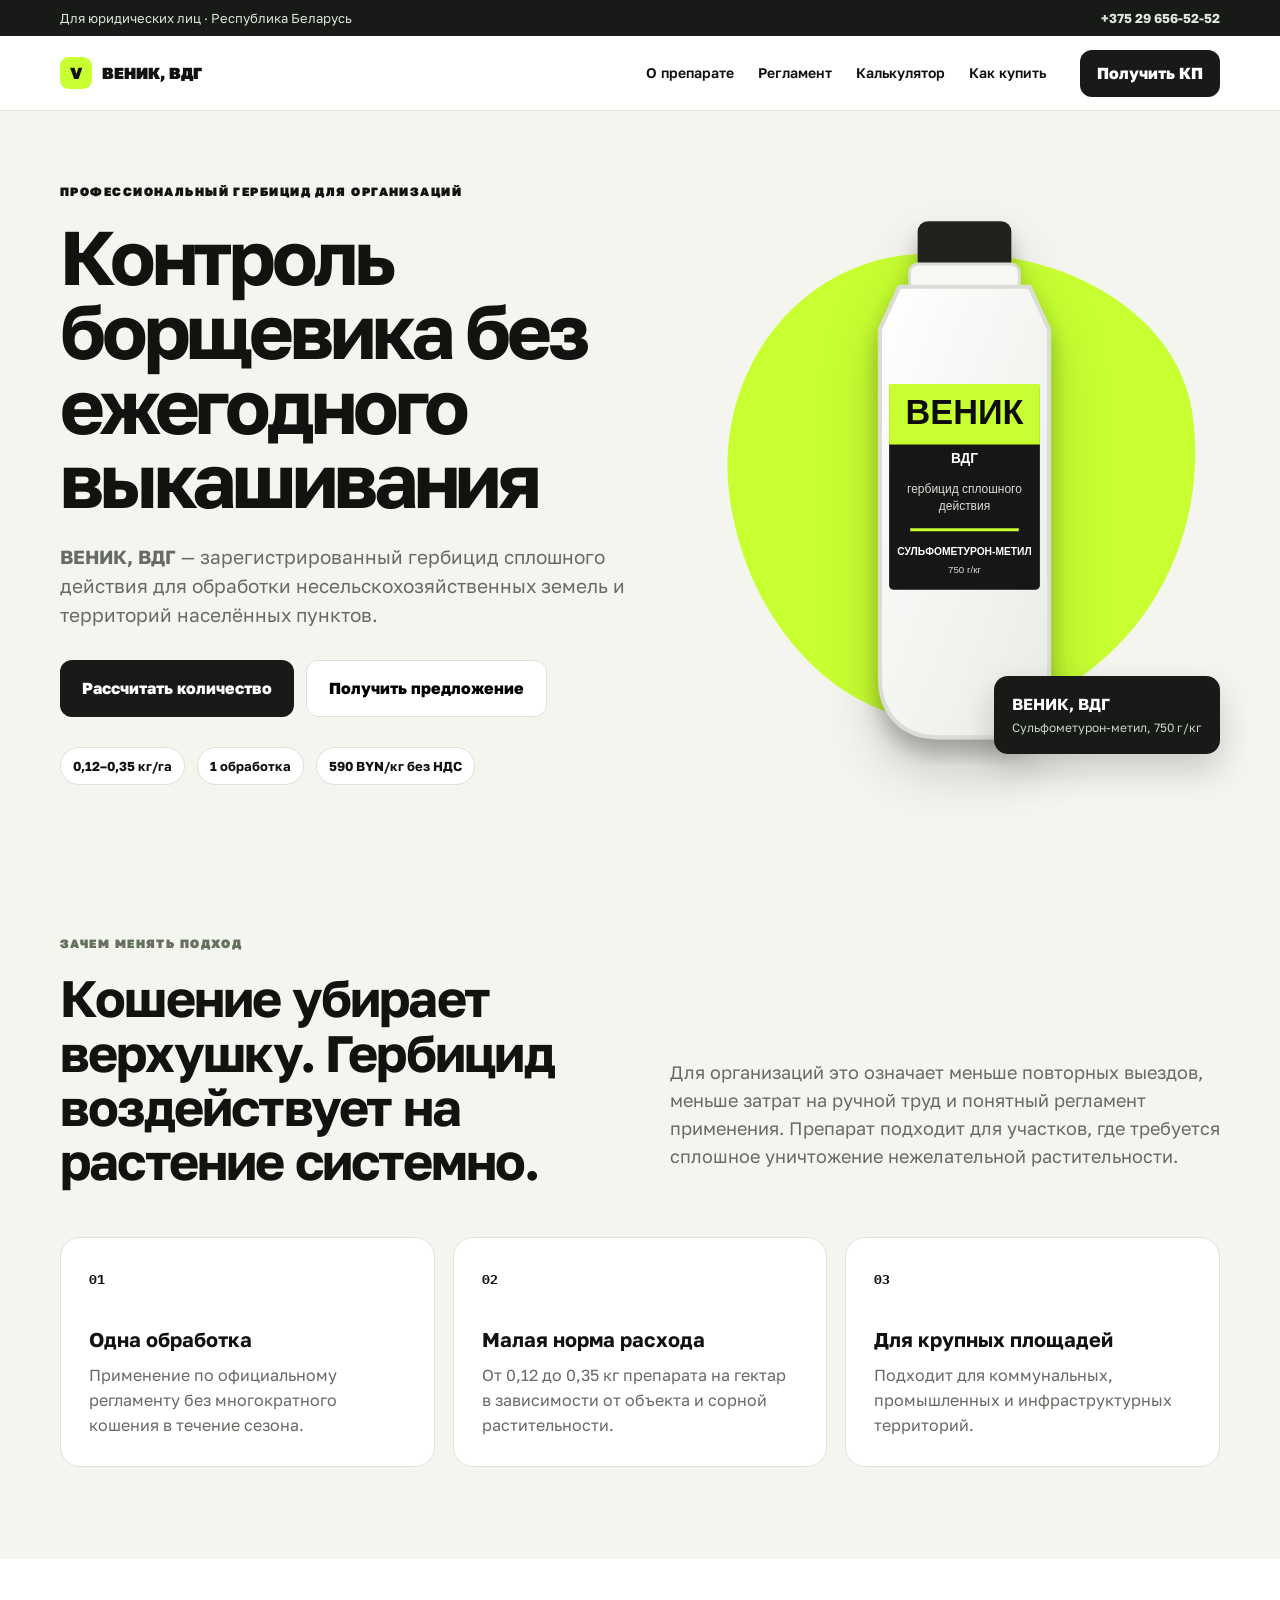
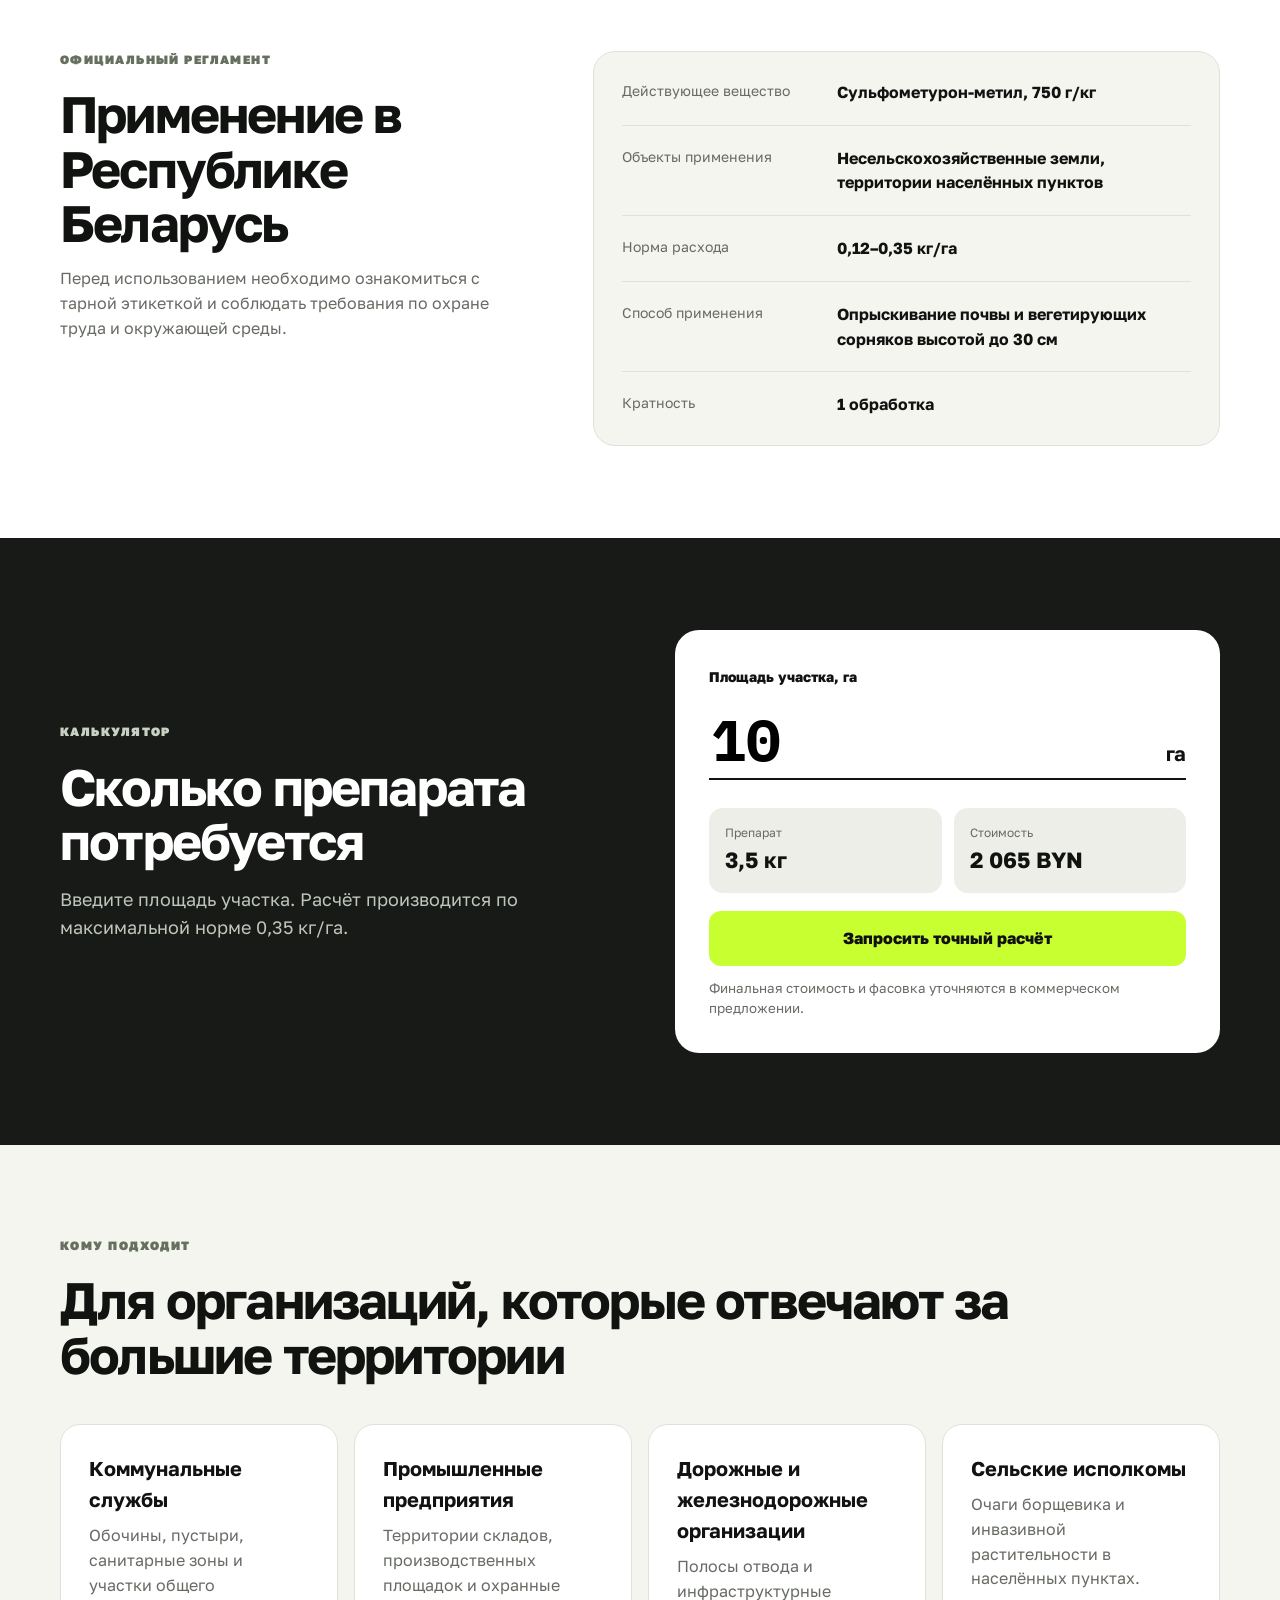
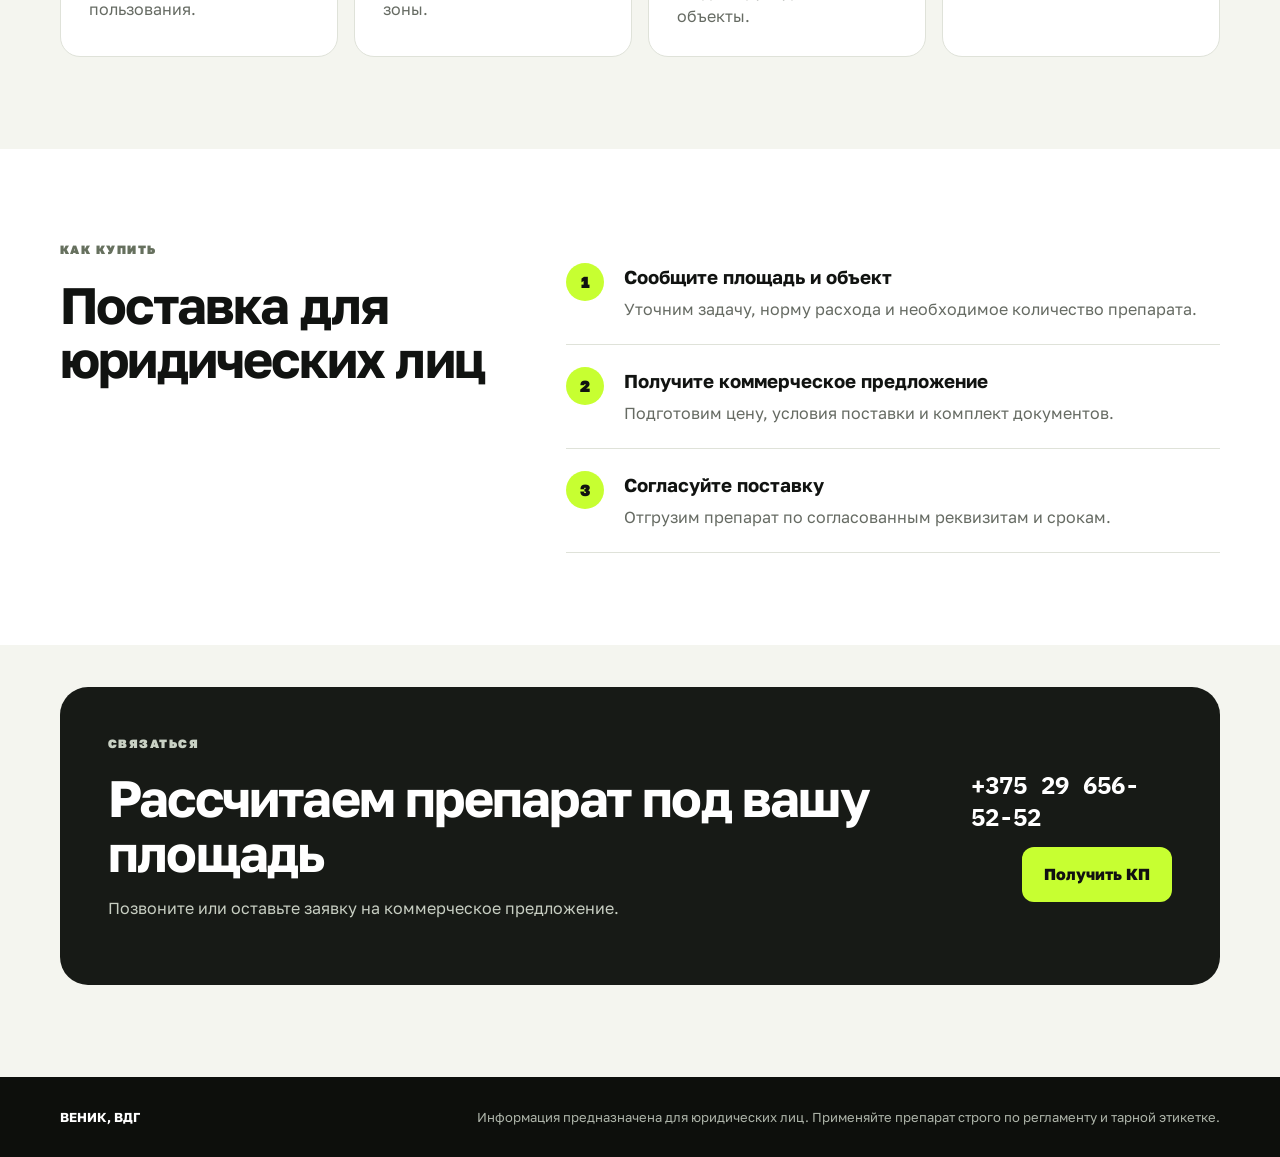
==== commit 81a71084: "Use separate product asset in hero" ====
--- a/index.html
+++ b/index.html
@@ -1 +1 @@
-<!doctype html><html lang="ru"><head><meta charset="utf-8"><meta name="viewport" content="width=device-width,initial-scale=1"><title>ВЕНИК, ВДГ — гербицид против борщевика Сосновского</title><meta name="description" content="ВЕНИК, ВДГ — зарегистрированный в Беларуси гербицид сплошного действия для несельскохозяйственных земель и населённых пунктов."><meta name="theme-color" content="#f6f7f2"><link rel="preconnect" href="https://fonts.googleapis.com"><link rel="preconnect" href="https://fonts.gstatic.com" crossorigin><link href="https://fonts.googleapis.com/css2?family=Golos+Text:wght@400;500;600;700;800;900&family=IBM+Plex+Mono:wght@500;600;700&display=swap" rel="stylesheet"><link rel="stylesheet" href="styles.css"><script src="app.js" defer></script></head><body><div class="topbar"><div class="wrap"><span>Для юридических лиц · Республика Беларусь</span><a href="tel:+375296565252">+375 29 656-52-52</a></div></div><header class="site-header"><div class="wrap header-row"><a class="brand" href="#top"><span class="brand-mark">V</span><span>ВЕНИК, ВДГ</span></a><nav><a href="#about">О препарате</a><a href="#registry">Регламент</a><a href="#calculator">Калькулятор</a><a href="#buy">Как купить</a></nav><button class="header-cta" data-open>Получить КП</button></div></header><main><section class="hero" id="top"><div class="wrap hero-grid"><div class="hero-copy"><div class="eyebrow">Профессиональный гербицид для организаций</div><h1>Контроль борщевика без ежегодного выкашивания</h1><p class="lead"><strong>ВЕНИК, ВДГ</strong> — зарегистрированный гербицид сплошного действия для обработки несельскохозяйственных земель и территорий населённых пунктов.</p><div class="hero-actions"><a class="btn btn-dark" href="#calculator">Рассчитать количество</a><button class="btn btn-light" data-open>Получить предложение</button></div><div class="hero-facts"><span>0,12–0,35 кг/га</span><span>1 обработка</span><span>590 BYN/кг без НДС</span></div></div><div class="hero-product"><div class="lime-shape"></div><img src="assets/venik-product.webp" alt="Флакон гербицида ВЕНИК, ВДГ"><div class="product-note"><strong>ВЕНИК, ВДГ</strong><span>Сульфометурон-метил, 750 г/кг</span></div></div></div></section><section class="intro" id="about"><div class="wrap split"><div><div class="section-kicker">Зачем менять подход</div><h2>Кошение убирает верхушку. Гербицид воздействует на растение системно.</h2></div><p class="section-lead">Для организаций это означает меньше повторных выездов, меньше затрат на ручной труд и понятный регламент применения. Препарат подходит для участков, где требуется сплошное уничтожение нежелательной растительности.</p></div><div class="wrap cards"><article><span>01</span><h3>Одна обработка</h3><p>Применение по официальному регламенту без многократного кошения в течение сезона.</p></article><article><span>02</span><h3>Малая норма расхода</h3><p>От 0,12 до 0,35 кг препарата на гектар в зависимости от объекта и сорной растительности.</p></article><article><span>03</span><h3>Для крупных площадей</h3><p>Подходит для коммунальных, промышленных и инфраструктурных территорий.</p></article></div></section><section class="registry" id="registry"><div class="wrap registry-grid"><div><div class="section-kicker">Официальный регламент</div><h2>Применение в Республике Беларусь</h2><p>Перед использованием необходимо ознакомиться с тарной этикеткой и соблюдать требования по охране труда и окружающей среды.</p></div><div class="registry-card"><dl><div><dt>Действующее вещество</dt><dd>Сульфометурон-метил, 750 г/кг</dd></div><div><dt>Объекты применения</dt><dd>Несельскохозяйственные земли, территории населённых пунктов</dd></div><div><dt>Норма расхода</dt><dd>0,12–0,35 кг/га</dd></div><div><dt>Способ применения</dt><dd>Опрыскивание почвы и вегетирующих сорняков высотой до 30 см</dd></div><div><dt>Кратность</dt><dd>1 обработка</dd></div></dl></div></div></section><section class="calculator" id="calculator"><div class="wrap calc-grid"><div><div class="section-kicker light">Калькулятор</div><h2>Сколько препарата потребуется</h2><p>Введите площадь участка. Расчёт производится по максимальной норме 0,35 кг/га.</p></div><div class="calc-card"><label for="area">Площадь участка, га</label><div class="area-row"><input id="area" type="number" min="0.1" step="0.1" value="10"><span>га</span></div><div class="results"><div><span>Препарат</span><strong id="amount">3,5 кг</strong></div><div><span>Стоимость</span><strong id="price">2 065 BYN</strong></div></div><button class="btn btn-lime" data-open>Запросить точный расчёт</button><small>Финальная стоимость и фасовка уточняются в коммерческом предложении.</small></div></div></section><section class="use"><div class="wrap"><div class="section-kicker">Кому подходит</div><h2>Для организаций, которые отвечают за большие территории</h2><div class="use-grid"><article><h3>Коммунальные службы</h3><p>Обочины, пустыри, санитарные зоны и участки общего пользования.</p></article><article><h3>Промышленные предприятия</h3><p>Территории складов, производственных площадок и охранные зоны.</p></article><article><h3>Дорожные и железнодорожные организации</h3><p>Полосы отвода и инфраструктурные объекты.</p></article><article><h3>Сельские исполкомы</h3><p>Очаги борщевика и инвазивной растительности в населённых пунктах.</p></article></div></div></section><section class="buy" id="buy"><div class="wrap buy-grid"><div><div class="section-kicker">Как купить</div><h2>Поставка для юридических лиц</h2></div><ol><li><span>1</span><div><h3>Сообщите площадь и объект</h3><p>Уточним задачу, норму расхода и необходимое количество препарата.</p></div></li><li><span>2</span><div><h3>Получите коммерческое предложение</h3><p>Подготовим цену, условия поставки и комплект документов.</p></div></li><li><span>3</span><div><h3>Согласуйте поставку</h3><p>Отгрузим препарат по согласованным реквизитам и срокам.</p></div></li></ol></div></section><section class="final"><div class="wrap"><div class="final-box"><div><div class="section-kicker light">Связаться</div><h2>Рассчитаем препарат под вашу площадь</h2><p>Позвоните или оставьте заявку на коммерческое предложение.</p></div><div class="final-actions"><a href="tel:+375296565252">+375 29 656-52-52</a><button class="btn btn-lime" data-open>Получить КП</button></div></div></div></section></main><footer><div class="wrap"><strong>ВЕНИК, ВДГ</strong><span>Информация предназначена для юридических лиц. Применяйте препарат строго по регламенту и тарной этикетке.</span></div></footer><div class="modal" id="modal" aria-hidden="true"><div class="modal-backdrop" data-close></div><div class="modal-box" role="dialog" aria-modal="true"><button class="modal-close" data-close aria-label="Закрыть">×</button><div class="section-kicker">Коммерческое предложение</div><h2>Оставьте контакты</h2><form id="leadForm"><label>Имя<input name="name" required></label><label>Телефон<input name="phone" type="tel" required></label><label>Площадь или комментарий<textarea name="message" rows="4"></textarea></label><button class="btn btn-dark" type="submit">Подготовить заявку</button><p id="formStatus"></p></form></div></div><div class="mobile-cta"><a href="tel:+375296565252">Позвонить</a><button data-open>Получить КП</button></div></body></html>+<!doctype html><html lang="ru"><head><meta charset="utf-8"><meta name="viewport" content="width=device-width,initial-scale=1"><title>ВЕНИК, ВДГ — гербицид против борщевика Сосновского</title><meta name="description" content="ВЕНИК, ВДГ — зарегистрированный в Беларуси гербицид сплошного действия для несельскохозяйственных земель и населённых пунктов."><meta name="theme-color" content="#f6f7f2"><link rel="preconnect" href="https://fonts.googleapis.com"><link rel="preconnect" href="https://fonts.gstatic.com" crossorigin><link href="https://fonts.googleapis.com/css2?family=Golos+Text:wght@400;500;600;700;800;900&family=IBM+Plex+Mono:wght@500;600;700&display=swap" rel="stylesheet"><link rel="stylesheet" href="styles.css"><script src="app.js" defer></script></head><body><div class="topbar"><div class="wrap"><span>Для юридических лиц · Республика Беларусь</span><a href="tel:+375296565252">+375 29 656-52-52</a></div></div><header class="site-header"><div class="wrap header-row"><a class="brand" href="#top"><span class="brand-mark">V</span><span>ВЕНИК, ВДГ</span></a><nav><a href="#about">О препарате</a><a href="#registry">Регламент</a><a href="#calculator">Калькулятор</a><a href="#buy">Как купить</a></nav><button class="header-cta" data-open>Получить КП</button></div></header><main><section class="hero" id="top"><div class="wrap hero-grid"><div class="hero-copy"><div class="eyebrow">Профессиональный гербицид для организаций</div><h1>Контроль борщевика без ежегодного выкашивания</h1><p class="lead"><strong>ВЕНИК, ВДГ</strong> — зарегистрированный гербицид сплошного действия для обработки несельскохозяйственных земель и территорий населённых пунктов.</p><div class="hero-actions"><a class="btn btn-dark" href="#calculator">Рассчитать количество</a><button class="btn btn-light" data-open>Получить предложение</button></div><div class="hero-facts"><span>0,12–0,35 кг/га</span><span>1 обработка</span><span>590 BYN/кг без НДС</span></div></div><div class="hero-product"><div class="lime-shape"></div><img src="assets/venik-product.svg" alt="Флакон гербицида ВЕНИК, ВДГ"><div class="product-note"><strong>ВЕНИК, ВДГ</strong><span>Сульфометурон-метил, 750 г/кг</span></div></div></div></section><section class="intro" id="about"><div class="wrap split"><div><div class="section-kicker">Зачем менять подход</div><h2>Кошение убирает верхушку. Гербицид воздействует на растение системно.</h2></div><p class="section-lead">Для организаций это означает меньше повторных выездов, меньше затрат на ручной труд и понятный регламент применения. Препарат подходит для участков, где требуется сплошное уничтожение нежелательной растительности.</p></div><div class="wrap cards"><article><span>01</span><h3>Одна обработка</h3><p>Применение по официальному регламенту без многократного кошения в течение сезона.</p></article><article><span>02</span><h3>Малая норма расхода</h3><p>От 0,12 до 0,35 кг препарата на гектар в зависимости от объекта и сорной растительности.</p></article><article><span>03</span><h3>Для крупных площадей</h3><p>Подходит для коммунальных, промышленных и инфраструктурных территорий.</p></article></div></section><section class="registry" id="registry"><div class="wrap registry-grid"><div><div class="section-kicker">Официальный регламент</div><h2>Применение в Республике Беларусь</h2><p>Перед использованием необходимо ознакомиться с тарной этикеткой и соблюдать требования по охране труда и окружающей среды.</p></div><div class="registry-card"><dl><div><dt>Действующее вещество</dt><dd>Сульфометурон-метил, 750 г/кг</dd></div><div><dt>Объекты применения</dt><dd>Несельскохозяйственные земли, территории населённых пунктов</dd></div><div><dt>Норма расхода</dt><dd>0,12–0,35 кг/га</dd></div><div><dt>Способ применения</dt><dd>Опрыскивание почвы и вегетирующих сорняков высотой до 30 см</dd></div><div><dt>Кратность</dt><dd>1 обработка</dd></div></dl></div></div></section><section class="calculator" id="calculator"><div class="wrap calc-grid"><div><div class="section-kicker light">Калькулятор</div><h2>Сколько препарата потребуется</h2><p>Введите площадь участка. Расчёт производится по максимальной норме 0,35 кг/га.</p></div><div class="calc-card"><label for="area">Площадь участка, га</label><div class="area-row"><input id="area" type="number" min="0.1" step="0.1" value="10"><span>га</span></div><div class="results"><div><span>Препарат</span><strong id="amount">3,5 кг</strong></div><div><span>Стоимость</span><strong id="price">2 065 BYN</strong></div></div><button class="btn btn-lime" data-open>Запросить точный расчёт</button><small>Финальная стоимость и фасовка уточняются в коммерческом предложении.</small></div></div></section><section class="use"><div class="wrap"><div class="section-kicker">Кому подходит</div><h2>Для организаций, которые отвечают за большие территории</h2><div class="use-grid"><article><h3>Коммунальные службы</h3><p>Обочины, пустыри, санитарные зоны и участки общего пользования.</p></article><article><h3>Промышленные предприятия</h3><p>Территории складов, производственных площадок и охранные зоны.</p></article><article><h3>Дорожные и железнодорожные организации</h3><p>Полосы отвода и инфраструктурные объекты.</p></article><article><h3>Сельские исполкомы</h3><p>Очаги борщевика и инвазивной растительности в населённых пунктах.</p></article></div></div></section><section class="buy" id="buy"><div class="wrap buy-grid"><div><div class="section-kicker">Как купить</div><h2>Поставка для юридических лиц</h2></div><ol><li><span>1</span><div><h3>Сообщите площадь и объект</h3><p>Уточним задачу, норму расхода и необходимое количество препарата.</p></div></li><li><span>2</span><div><h3>Получите коммерческое предложение</h3><p>Подготовим цену, условия поставки и комплект документов.</p></div></li><li><span>3</span><div><h3>Согласуйте поставку</h3><p>Отгрузим препарат по согласованным реквизитам и срокам.</p></div></li></ol></div></section><section class="final"><div class="wrap"><div class="final-box"><div><div class="section-kicker light">Связаться</div><h2>Рассчитаем препарат под вашу площадь</h2><p>Позвоните или оставьте заявку на коммерческое предложение.</p></div><div class="final-actions"><a href="tel:+375296565252">+375 29 656-52-52</a><button class="btn btn-lime" data-open>Получить КП</button></div></div></div></section></main><footer><div class="wrap"><strong>ВЕНИК, ВДГ</strong><span>Информация предназначена для юридических лиц. Применяйте препарат строго по регламенту и тарной этикетке.</span></div></footer><div class="modal" id="modal" aria-hidden="true"><div class="modal-backdrop" data-close></div><div class="modal-box" role="dialog" aria-modal="true"><button class="modal-close" data-close aria-label="Закрыть">×</button><div class="section-kicker">Коммерческое предложение</div><h2>Оставьте контакты</h2><form id="leadForm"><label>Имя<input name="name" required></label><label>Телефон<input name="phone" type="tel" required></label><label>Площадь или комментарий<textarea name="message" rows="4"></textarea></label><button class="btn btn-dark" type="submit">Подготовить заявку</button><p id="formStatus"></p></form></div></div><div class="mobile-cta"><a href="tel:+375296565252">Позвонить</a><button data-open>Получить КП</button></div></body></html>
--- a/styles.css
+++ b/styles.css
@@ -1,165 +1 @@
-:root{
-  --bg:#f5f6f1;--surface:#fff;--ink:#111310;--muted:#62675f;--line:#dde0d8;
-  --lime:#b8d700;--lime-dark:#91a900;--graphite:#151714;--soft:#edf0e8;
-  --radius:22px;--shadow:0 24px 70px rgba(25,28,20,.12)
-}
-*{box-sizing:border-box;margin:0;padding:0}
-html{scroll-behavior:smooth;scroll-padding-top:76px}
-body{font-family:'Golos Text',system-ui,sans-serif;background:var(--bg);color:var(--ink);line-height:1.55;-webkit-font-smoothing:antialiased}
-body.lock{overflow:hidden}
-a{color:inherit}button,input,textarea{font:inherit}
-.wrap{width:min(1180px,calc(100% - 40px));margin:auto}
-.top{background:var(--graphite);color:#e9ece5;font-size:13px;padding:8px 0}
-.top .wrap,.nav .wrap{display:flex;align-items:center;justify-content:space-between;gap:18px}
-.top a{text-decoration:none;font-weight:800}
-.nav{position:sticky;top:0;z-index:30;background:rgba(245,246,241,.94);backdrop-filter:blur(14px);border-bottom:1px solid rgba(17,19,16,.08)}
-.nav .wrap{min-height:68px}
-.brand{display:flex;align-items:center;gap:11px;text-decoration:none;font-weight:900;letter-spacing:-.02em}
-.brandmark{width:38px;height:38px;border-radius:12px;background:var(--graphite);color:var(--lime);display:grid;place-items:center;font:700 17px 'IBM Plex Mono'}
-.links{display:flex;gap:22px;font-size:14px;color:#52574f}
-.links a{text-decoration:none}
-.links a:hover{color:#111}
-.navbtn{border:0;background:var(--graphite);color:#fff;border-radius:999px;padding:11px 17px;font-weight:800;cursor:pointer}
-.hero{position:relative;overflow:hidden;padding:76px 0 58px;background:linear-gradient(180deg,#fbfcf8 0%,#f2f4ec 100%)}
-.hero:before{content:"";position:absolute;width:520px;height:520px;border-radius:50%;background:rgba(184,215,0,.16);right:-110px;top:-155px;filter:blur(2px)}
-.hero-grid{position:relative;display:grid;grid-template-columns:1.08fr .92fr;gap:54px;align-items:center}
-.eyebrow,.label{font-size:12px;text-transform:uppercase;letter-spacing:.11em;font-weight:900}
-.eyebrow{display:inline-flex;align-items:center;gap:9px;background:#fff;border:1px solid var(--line);border-radius:999px;padding:8px 12px;margin-bottom:22px}
-.eyebrow:before{content:"";width:9px;height:9px;border-radius:50%;background:var(--lime)}
-h1{font-size:clamp(42px,6vw,70px);line-height:1.02;letter-spacing:-.045em;max-width:13ch;margin-bottom:22px}
-h2{font-size:clamp(30px,4.3vw,46px);line-height:1.1;letter-spacing:-.035em;max-width:24ch;margin-bottom:16px}
-.lead{font-size:clamp(17px,2vw,21px);color:var(--muted);max-width:60ch;margin-bottom:28px}
-.lead strong{color:var(--ink)}
-.actions,.final-actions{display:flex;gap:12px;flex-wrap:wrap}
-.btn{display:inline-flex;align-items:center;justify-content:center;gap:9px;border:1px solid transparent;border-radius:999px;padding:14px 21px;text-decoration:none;font-weight:900;cursor:pointer;transition:.18s}
-.btn:hover{transform:translateY(-2px)}
-.primary{background:var(--graphite);color:#fff;box-shadow:0 12px 30px rgba(17,19,16,.18)}
-.secondary{background:#fff;color:var(--ink);border-color:var(--line)}
-.lime{background:var(--lime);color:#111}
-.outline{background:transparent;color:inherit;border-color:currentColor}
-.wide{width:100%}
-.micro{display:flex;gap:18px;flex-wrap:wrap;margin-top:23px;color:#555b52;font-size:13px}
-.micro span{display:flex;align-items:center;gap:7px}
-.micro i{width:7px;height:7px;border-radius:50%;background:var(--lime);display:inline-block}
-.product-stage{position:relative;min-height:560px;display:grid;place-items:center}
-.product-stage:before{content:"";position:absolute;width:410px;height:410px;border-radius:50%;background:linear-gradient(145deg,#fff,#eef1e7);box-shadow:inset 0 0 0 1px #e3e6de}
-.product-img{position:relative;z-index:2;display:block;width:min(390px,86%);height:auto;filter:drop-shadow(0 34px 28px rgba(24,27,19,.18))}
-.price-chip{position:absolute;z-index:3;right:3%;bottom:72px;background:var(--graphite);color:#fff;border-radius:18px;padding:15px 17px;box-shadow:var(--shadow);transform:rotate(-2deg)}
-.price-chip strong{display:block;color:var(--lime);font-size:18px}
-.trustbar{position:relative;margin-top:42px;display:grid;grid-template-columns:repeat(4,1fr);background:#fff;border:1px solid var(--line);border-radius:18px;overflow:hidden;box-shadow:0 10px 30px rgba(25,28,20,.05)}
-.trustbar div{padding:18px 20px;border-right:1px solid var(--line)}
-.trustbar div:last-child{border:0}
-.trustbar strong{display:block;font-size:15px}
-.trustbar span{font-size:12.5px;color:var(--muted)}
-section{padding:78px 0}
-.white{background:#fff}
-.soft{background:var(--soft)}
-.label{color:#7a8d00;margin-bottom:14px}
-.sub{font-size:17px;color:var(--muted);max-width:68ch;margin-bottom:36px}
-.audience{display:grid;grid-template-columns:repeat(5,1fr);gap:14px}
-.aud{min-height:170px;background:#fff;border:1px solid var(--line);border-radius:18px;padding:22px;display:flex;flex-direction:column;justify-content:space-between}
-.aud .icon{width:42px;height:42px;border-radius:13px;background:var(--graphite);color:var(--lime);display:grid;place-items:center;font-size:19px}
-.aud strong{font-size:15px;line-height:1.35}
-.cards{display:grid;grid-template-columns:repeat(3,1fr);gap:18px}
-.card{background:#fff;border:1px solid var(--line);border-radius:20px;padding:28px 25px}
-.card .num{font:700 13px 'IBM Plex Mono';color:#819500}
-.card h3{font-size:21px;margin:18px 0 9px}
-.card p,.step p,.buy-step p{font-size:14.5px;color:var(--muted)}
-.solution{background:var(--graphite);color:#fff;border-radius:28px;padding:44px;display:grid;grid-template-columns:1.05fr .95fr;gap:48px;box-shadow:var(--shadow)}
-.solution .label{color:var(--lime)}
-.solution .sub{color:#b9beb6}
-.steps{display:grid;gap:12px}
-.step{display:grid;grid-template-columns:46px 1fr;gap:15px;background:#22251f;border:1px solid rgba(255,255,255,.08);border-radius:16px;padding:18px}
-.step .n{width:46px;height:46px;border-radius:50%;background:var(--lime);color:#111;display:grid;place-items:center;font:700 15px 'IBM Plex Mono'}
-.step h3{font-size:17px;margin-bottom:4px}
-.step p{color:#adb2aa}
-.specs{display:grid;grid-template-columns:1fr 1fr;gap:12px;align-content:start}
-.spec{background:#fff;color:#111;border-radius:17px;padding:20px}
-.spec.big{grid-column:1/-1;background:var(--lime)}
-.spec .v{font:700 clamp(28px,4vw,42px) 'IBM Plex Mono';line-height:1}
-.spec .k{font-size:13px;color:#5e645b;margin-top:8px}
-.warning{grid-column:1/-1;font-size:12px;color:#bec4ba;padding-top:10px}
-.registry{display:grid;grid-template-columns:1fr 330px;gap:24px}
-.doc{background:#fff;border:1px solid var(--line);border-radius:22px;padding:30px}
-.doc-head{display:flex;justify-content:space-between;gap:20px;border-bottom:1px solid var(--line);padding-bottom:15px;margin-bottom:18px}
-.doc dl{display:grid;grid-template-columns:180px 1fr;gap:12px 22px;font-size:14.5px}
-.doc dt{color:var(--muted)}
-.doc dd{font-weight:650}
-.docbox{background:var(--graphite);color:#fff;border-radius:22px;padding:25px}
-.docbox p{color:#b9beb6;font-size:14px;margin:8px 0 16px}
-.docbox .btn{margin-top:10px}
-.calc{background:var(--graphite);color:#fff}
-.calc .label{color:var(--lime)}
-.calc .sub{color:#b9beb6}
-.calcbox{display:grid;grid-template-columns:.78fr 1.22fr;gap:36px;background:#20231e;border:1px solid rgba(255,255,255,.08);border-radius:24px;padding:34px}
-.calc label{display:block;color:#b9beb6;font-size:13px;font-weight:800;margin-bottom:10px}
-.area{display:flex;align-items:baseline;gap:12px}
-.area input{width:min(220px,75%);border:0;border-bottom:3px solid var(--lime);background:transparent;color:#fff;outline:none;font:700 clamp(42px,6vw,62px) 'IBM Plex Mono'}
-.area span{font-size:20px;color:#c7cbc4;font-weight:700}
-.hint{font-size:12.5px;color:#92988f;margin-top:13px}
-.results{display:grid;grid-template-columns:1fr 1fr;gap:13px}
-.result{background:#2a2e27;border-radius:16px;padding:19px}
-.result .value{font:700 clamp(26px,3vw,36px) 'IBM Plex Mono';line-height:1}
-.result .cap{font-size:13px;color:#afb5ab;margin-top:7px}
-.total{grid-column:1/-1;background:var(--lime);color:#111}
-.total .cap{color:#4e5500}
-.calccta,.calcfoot{grid-column:1/-1}
-.calcfoot{font-size:12px;color:#92988f}
-.buy{display:grid;grid-template-columns:repeat(4,1fr);gap:14px}
-.buy-step{background:#fff;border:1px solid var(--line);border-radius:18px;padding:24px 21px}
-.buy-step small{font:700 13px 'IBM Plex Mono';color:#839700}
-.buy-step h3{font-size:17px;margin:18px 0 7px}
-.chips{display:grid;grid-template-columns:repeat(3,1fr);gap:14px;margin-top:18px}
-.chip{background:#fff;border:1px solid var(--line);border-radius:16px;padding:16px 18px}
-.chip strong{display:block}
-.faqs{display:grid;gap:10px;max-width:900px}
-.faqs details{background:#fff;border:1px solid var(--line);border-radius:16px}
-.faqs summary{cursor:pointer;list-style:none;padding:20px 54px 20px 21px;font-weight:850;position:relative}
-.faqs summary:after{content:"+";position:absolute;right:19px;top:50%;transform:translateY(-50%);width:28px;height:28px;border-radius:50%;display:grid;place-items:center;background:var(--lime);color:#111;font-size:20px}
-.faqs details[open] summary:after{content:"−"}
-.answer{padding:0 21px 20px;color:var(--muted);font-size:15px;max-width:75ch}
-.final{background:var(--lime);text-align:center}
-.final h2,.final .sub{margin-left:auto;margin-right:auto}
-.final .sub{color:#4f5600}
-.final-actions{justify-content:center}
-.phonebig{display:block;width:max-content;margin:28px auto 0;text-decoration:none;font:700 clamp(28px,5vw,44px) 'IBM Plex Mono'}
-footer{background:#0e100d;color:#aab0a7;padding:42px 0 46px;font-size:13.5px}
-.foot{display:grid;grid-template-columns:1.2fr .8fr;gap:40px}
-footer strong,footer a{color:#eef0eb}
-.safety{font-size:12px;color:#777d75;margin-top:13px}
-.sticky{display:none;position:fixed;z-index:45;left:12px;right:12px;bottom:12px}
-.modal{position:fixed;inset:0;z-index:100;display:none;align-items:center;justify-content:center;padding:20px}
-.modal.open{display:flex}
-.backdrop{position:absolute;inset:0;background:rgba(5,6,5,.78);backdrop-filter:blur(5px)}
-.panel{position:relative;width:min(680px,100%);max-height:calc(100vh - 40px);overflow:auto;background:#fff;border-radius:22px;padding:30px;box-shadow:0 35px 100px rgba(0,0,0,.38)}
-.close{position:absolute;right:15px;top:14px;width:38px;height:38px;border:0;border-radius:50%;background:var(--soft);cursor:pointer;font-size:22px}
-.panel h2{font-size:31px}
-.formgrid{display:grid;grid-template-columns:1fr 1fr;gap:15px}
-.field{display:flex;flex-direction:column;gap:6px}
-.field.full{grid-column:1/-1}
-.field label{font-size:13px;font-weight:800}
-.field input,.field textarea{border:1px solid #cfd3cb;border-radius:11px;padding:12px 13px;outline:none}
-.field textarea{min-height:92px;resize:vertical}
-.consent{display:flex;align-items:flex-start;gap:9px;font-size:12px;color:var(--muted);margin:16px 0}
-.status{display:none;margin-top:13px;border-radius:11px;padding:12px 14px;font-size:13px}
-.status.show{display:block;background:#eef3cf;color:#3b4300}
-.devnote{font-size:11.5px;color:#7c8179;margin-top:12px}
-@media(max-width:980px){
- .links{display:none}.hero-grid{grid-template-columns:1fr .82fr;gap:28px}.product-stage{min-height:500px}
- .trustbar{grid-template-columns:1fr 1fr}.audience{grid-template-columns:repeat(3,1fr)}
- .solution,.registry,.calcbox{grid-template-columns:1fr}.buy{grid-template-columns:1fr 1fr}
-}
-@media(max-width:720px){
- .wrap{width:calc(100% - 28px)}.top{display:none}.nav .wrap{min-height:60px}.navbtn{display:none}
- .hero{padding:48px 0 38px}.hero-grid{grid-template-columns:1fr}.actions .btn{width:100%}
- .product-stage{min-height:430px;margin-top:-8px}.product-stage:before{width:330px;height:330px}
- .product-img{width:min(310px,82%)}.price-chip{right:0;bottom:30px}
- .trustbar{grid-template-columns:1fr;margin-top:20px}.trustbar div{border-right:0;border-bottom:1px solid var(--line)}
- section{padding:58px 0}.audience,.cards,.buy,.chips{grid-template-columns:1fr}
- .solution{padding:25px 18px}.specs{grid-template-columns:1fr}.spec.big,.warning{grid-column:auto}
- .doc{padding:22px 18px}.doc dl{grid-template-columns:1fr;gap:3px}.doc dt{margin-top:12px}
- .calcbox{padding:23px 17px}.results{grid-template-columns:1fr}.total,.calccta,.calcfoot{grid-column:auto}
- .foot{grid-template-columns:1fr}.formgrid{grid-template-columns:1fr}.field.full{grid-column:auto}
- .sticky{display:block}footer{padding-bottom:105px}
-}
-@media(prefers-reduced-motion:reduce){*{scroll-behavior:auto!important;transition:none!important}}+:root{--bg:#f4f5ef;--paper:#fff;--ink:#111311;--muted:#666b63;--line:#dfe2d9;--lime:#c7ff31;--dark:#171a16;--soft:#eceee7}*{box-sizing:border-box}html{scroll-behavior:smooth}body{margin:0;font-family:'Golos Text',system-ui,sans-serif;background:var(--bg);color:var(--ink);line-height:1.55}.wrap{width:min(1160px,calc(100% - 40px));margin:auto}a{color:inherit}.topbar{background:var(--dark);color:#dfe5d9;font-size:13px}.topbar .wrap{display:flex;justify-content:space-between;padding:8px 0}.topbar a{text-decoration:none;font-weight:700}.site-header{background:rgba(255,255,255,.92);backdrop-filter:blur(14px);position:sticky;top:0;z-index:20;border-bottom:1px solid var(--line)}.header-row{height:74px;display:flex;align-items:center;gap:34px}.brand{display:flex;align-items:center;gap:10px;font-weight:900;text-decoration:none}.brand-mark{width:32px;height:32px;border-radius:9px;background:var(--lime);display:grid;place-items:center;color:#111}.site-header nav{display:flex;gap:24px;margin-left:auto}.site-header nav a{text-decoration:none;font-size:14px;font-weight:600}.header-cta,.btn{border:0;cursor:pointer;font:inherit;font-weight:800;border-radius:12px}.header-cta{padding:11px 17px;background:var(--dark);color:white}.hero{padding:72px 0 58px;overflow:hidden}.hero-grid{display:grid;grid-template-columns:1.08fr .92fr;align-items:center;gap:50px}.eyebrow,.section-kicker{text-transform:uppercase;letter-spacing:.12em;font-size:12px;font-weight:900;margin-bottom:18px}.hero h1{font-size:clamp(44px,6vw,76px);line-height:.98;letter-spacing:-.055em;margin:0 0 24px;max-width:11ch}.lead{font-size:19px;color:var(--muted);max-width:60ch}.hero-actions{display:flex;gap:12px;flex-wrap:wrap;margin:30px 0}.btn{padding:15px 22px;text-decoration:none;display:inline-flex;align-items:center;justify-content:center}.btn-dark{background:var(--dark);color:white}.btn-light{background:white;border:1px solid var(--line)}.btn-lime{background:var(--lime);color:#111}.hero-facts{display:flex;gap:12px;flex-wrap:wrap}.hero-facts span{padding:8px 12px;border:1px solid var(--line);border-radius:999px;background:white;font-size:13px;font-weight:700}.hero-product{min-height:590px;position:relative;display:grid;place-items:center}.lime-shape{position:absolute;width:470px;height:470px;border-radius:43% 57% 56% 44%/46% 42% 58% 54%;background:var(--lime);transform:rotate(-8deg)}.hero-product img{position:relative;z-index:2;max-height:560px;max-width:92%;filter:drop-shadow(0 28px 26px rgba(0,0,0,.18))}.product-note{position:absolute;right:0;bottom:25px;z-index:3;background:var(--dark);color:white;padding:16px 18px;border-radius:14px;display:flex;flex-direction:column;box-shadow:0 16px 35px rgba(0,0,0,.18)}.product-note span{font-size:12px;color:#cfd4ca;margin-top:3px}.intro,.registry,.use,.buy{padding:92px 0}.split{display:grid;grid-template-columns:1fr 1fr;gap:60px;align-items:end}.section-kicker{color:#66705e}.split h2,.registry h2,.use h2,.buy h2,.calculator h2,.final h2{font-size:clamp(34px,4vw,52px);line-height:1.06;letter-spacing:-.035em;margin:0}.section-lead{font-size:18px;color:var(--muted)}.cards{display:grid;grid-template-columns:repeat(3,1fr);gap:18px;margin-top:48px}.cards article,.use article{background:white;border:1px solid var(--line);border-radius:20px;padding:28px}.cards article>span{font-family:'IBM Plex Mono',monospace;font-size:13px;font-weight:800}.cards h3,.use h3{font-size:20px;margin:34px 0 8px}.cards p,.use p{color:var(--muted);margin:0}.registry{background:white}.registry-grid{display:grid;grid-template-columns:.85fr 1.15fr;gap:70px}.registry-grid>div:first-child p{color:var(--muted);max-width:46ch}.registry-card{border:1px solid var(--line);border-radius:22px;padding:8px 28px;background:var(--bg)}.registry-card dl{margin:0}.registry-card dl div{display:grid;grid-template-columns:190px 1fr;gap:25px;padding:20px 0;border-bottom:1px solid var(--line)}.registry-card dl div:last-child{border-bottom:0}.registry-card dt{color:var(--muted);font-size:14px}.registry-card dd{margin:0;font-weight:700}.calculator{background:var(--dark);color:white;padding:92px 0}.calc-grid{display:grid;grid-template-columns:1fr 1fr;gap:70px;align-items:center}.calculator p{color:#bfc6bb;font-size:18px}.section-kicker.light{color:#c9d1c4}.calc-card{background:white;color:var(--ink);border-radius:24px;padding:34px}.calc-card label{font-size:14px;font-weight:800}.area-row{display:flex;align-items:baseline;gap:12px;border-bottom:2px solid var(--ink);margin:12px 0 28px}.area-row input{width:100%;font:700 58px 'IBM Plex Mono',monospace;border:0;outline:0}.area-row span{font-size:20px;font-weight:700}.results{display:grid;grid-template-columns:1fr 1fr;gap:12px;margin-bottom:18px}.results div{background:var(--soft);padding:16px;border-radius:14px}.results span{display:block;font-size:12px;color:var(--muted)}.results strong{font-size:22px}.calc-card .btn{width:100%}.calc-card small{display:block;color:var(--muted);margin-top:12px}.use-grid{display:grid;grid-template-columns:repeat(4,1fr);gap:16px;margin-top:42px}.use article h3{margin:0 0 8px}.buy{background:white}.buy-grid{display:grid;grid-template-columns:.8fr 1.2fr;gap:70px}.buy ol{list-style:none;margin:0;padding:0}.buy li{display:flex;gap:20px;padding:22px 0;border-bottom:1px solid var(--line)}.buy li>span{width:38px;height:38px;border-radius:50%;background:var(--lime);display:grid;place-items:center;font-weight:900;flex:none}.buy h3{margin:0 0 5px}.buy p{margin:0;color:var(--muted)}.final{padding:42px 0 92px}.final-box{background:var(--dark);color:white;border-radius:28px;padding:48px;display:flex;justify-content:space-between;align-items:center;gap:30px}.final-box p{color:#c7cec2}.final-actions{display:flex;flex-direction:column;gap:14px;align-items:flex-end}.final-actions>a{font:700 24px 'IBM Plex Mono',monospace;text-decoration:none}footer{background:#0d0f0c;color:#aeb5aa;padding:30px 0;font-size:13px}footer .wrap{display:flex;justify-content:space-between;gap:30px}footer strong{color:white}.modal{position:fixed;inset:0;z-index:50;display:none}.modal.open{display:block}.modal-backdrop{position:absolute;inset:0;background:rgba(0,0,0,.55)}.modal-box{position:relative;width:min(520px,calc(100% - 28px));margin:8vh auto;background:white;border-radius:22px;padding:34px;z-index:2}.modal-close{position:absolute;right:16px;top:12px;border:0;background:none;font-size:30px;cursor:pointer}.modal form{display:grid;gap:14px}.modal label{display:grid;gap:6px;font-size:13px;font-weight:700}.modal input,.modal textarea{width:100%;padding:12px;border:1px solid var(--line);border-radius:10px;font:inherit}.mobile-cta{display:none}@media(max-width:900px){.site-header nav{display:none}.hero-grid,.split,.registry-grid,.calc-grid,.buy-grid{grid-template-columns:1fr}.hero-product{min-height:480px}.use-grid{grid-template-columns:1fr 1fr}.cards{grid-template-columns:1fr}.final-box{align-items:flex-start;flex-direction:column}.final-actions{align-items:flex-start}}@media(max-width:600px){.wrap{width:min(100% - 28px,1160px)}.topbar span{display:none}.header-row{height:64px}.header-cta{display:none}.hero{padding-top:44px}.hero h1{font-size:46px}.hero-product{min-height:420px}.lime-shape{width:340px;height:340px}.hero-product img{max-height:410px}.product-note{right:0;bottom:0}.intro,.registry,.use,.buy,.calculator{padding:68px 0}.use-grid{grid-template-columns:1fr}.registry-card dl div{grid-template-columns:1fr;gap:5px}.results{grid-template-columns:1fr}.final-box{padding:30px}.mobile-cta{display:grid;grid-template-columns:1fr 1fr;position:fixed;left:10px;right:10px;bottom:10px;z-index:30;border-radius:14px;overflow:hidden;box-shadow:0 12px 35px rgba(0,0,0,.25)}.mobile-cta a,.mobile-cta button{padding:14px;border:0;text-align:center;text-decoration:none;font:700 14px 'Golos Text';background:white}.mobile-cta button{background:var(--lime)}}
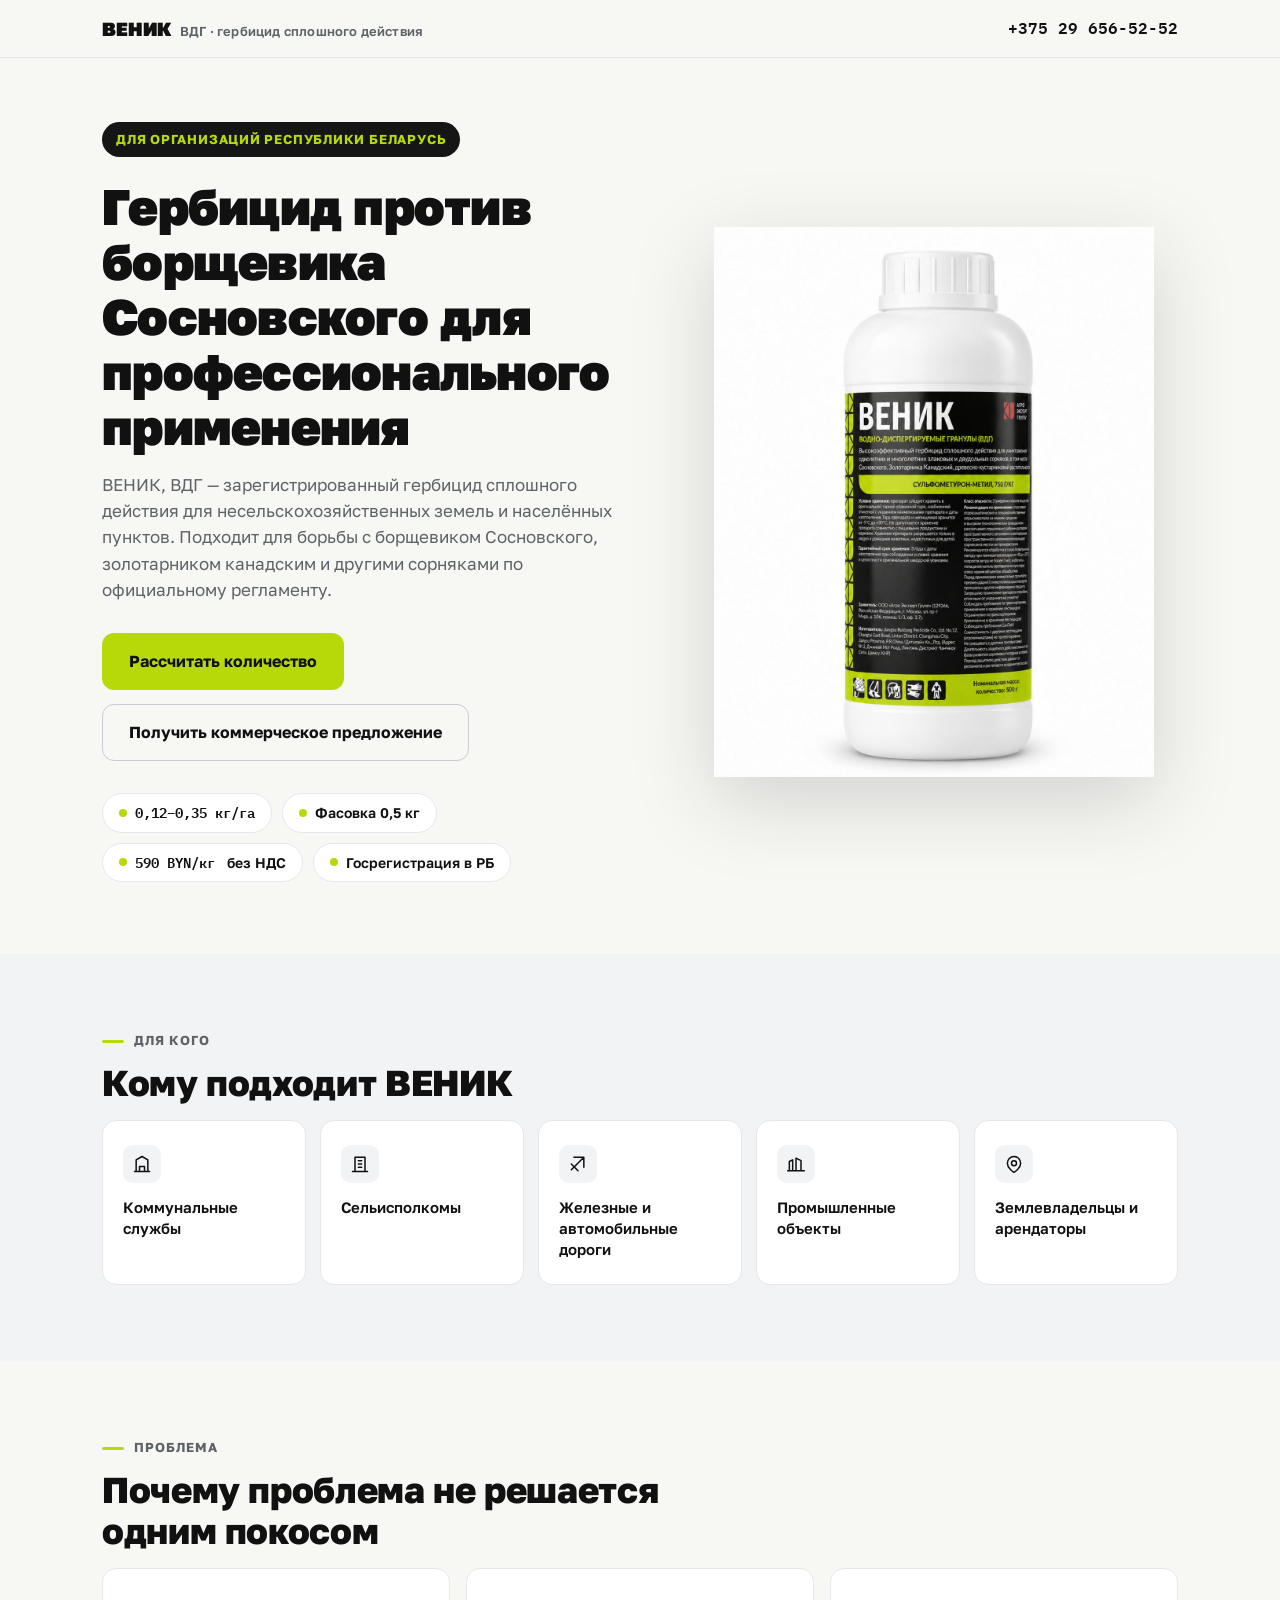
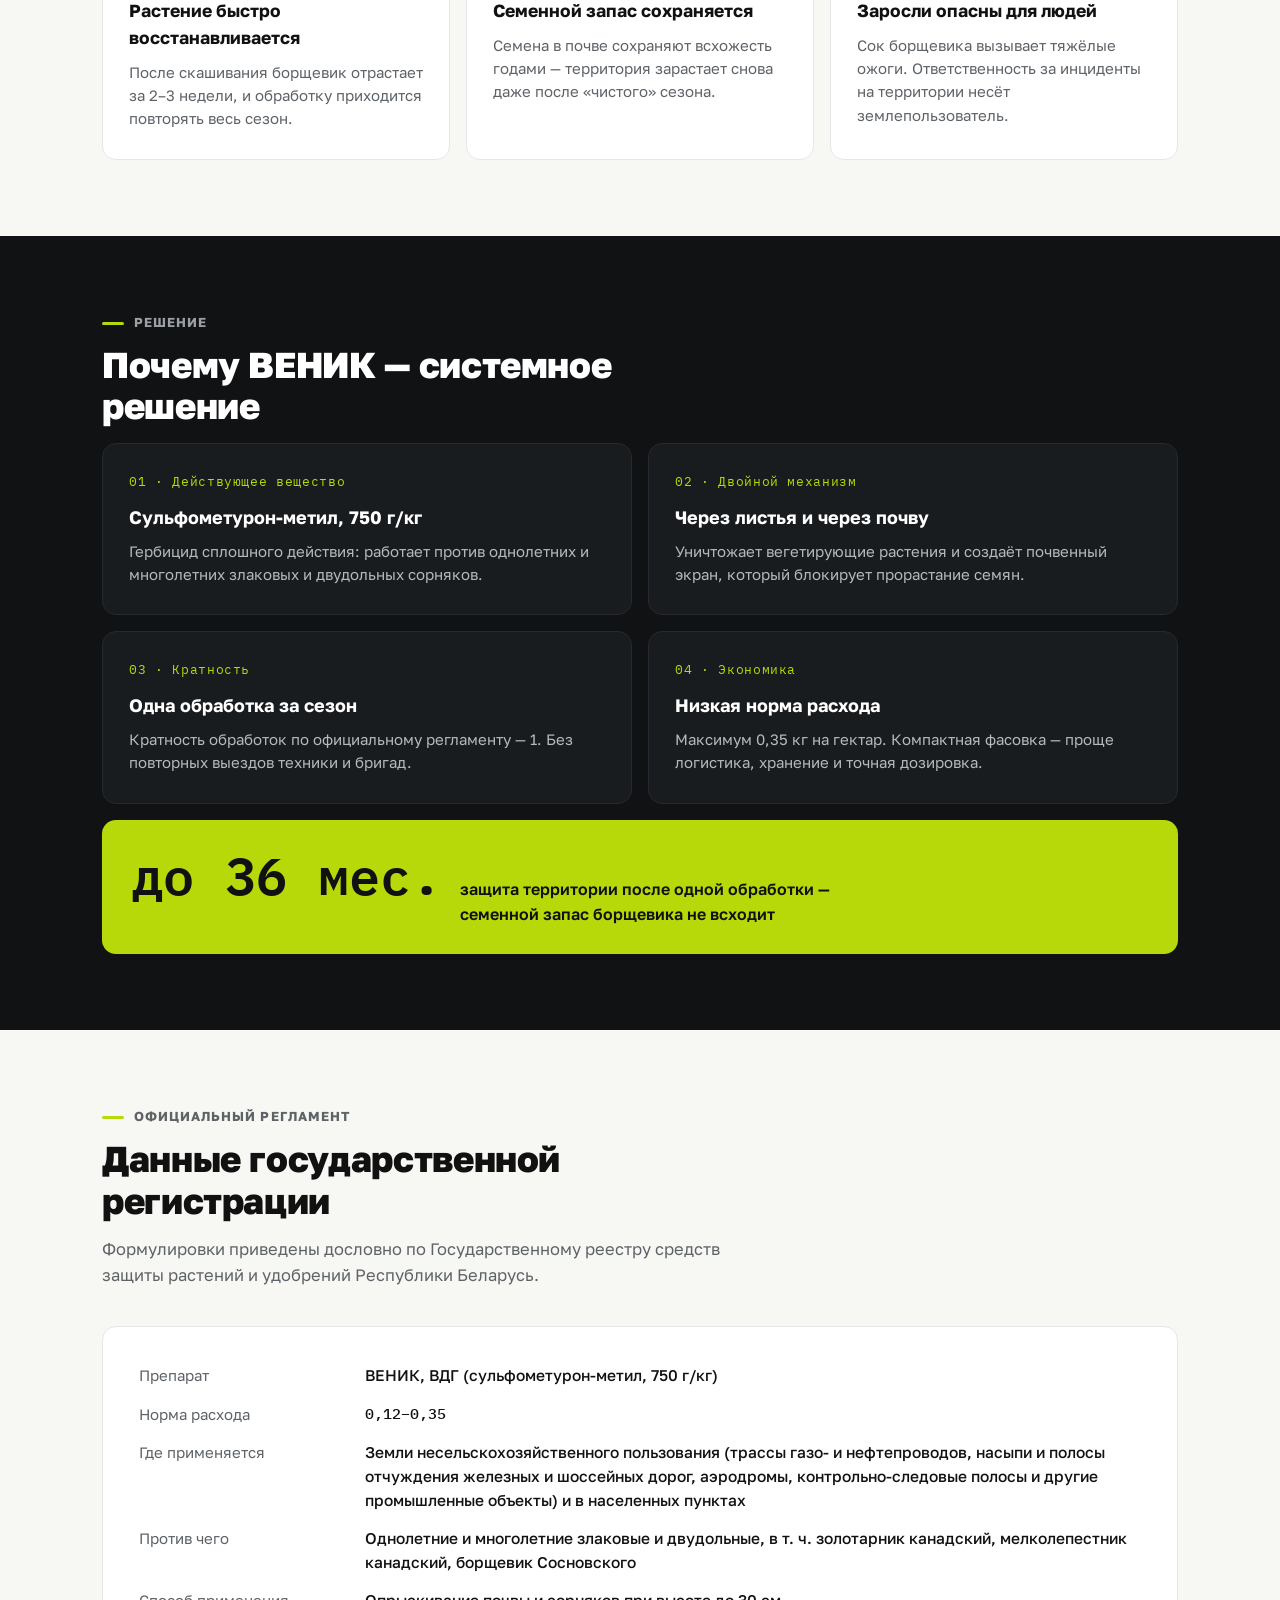
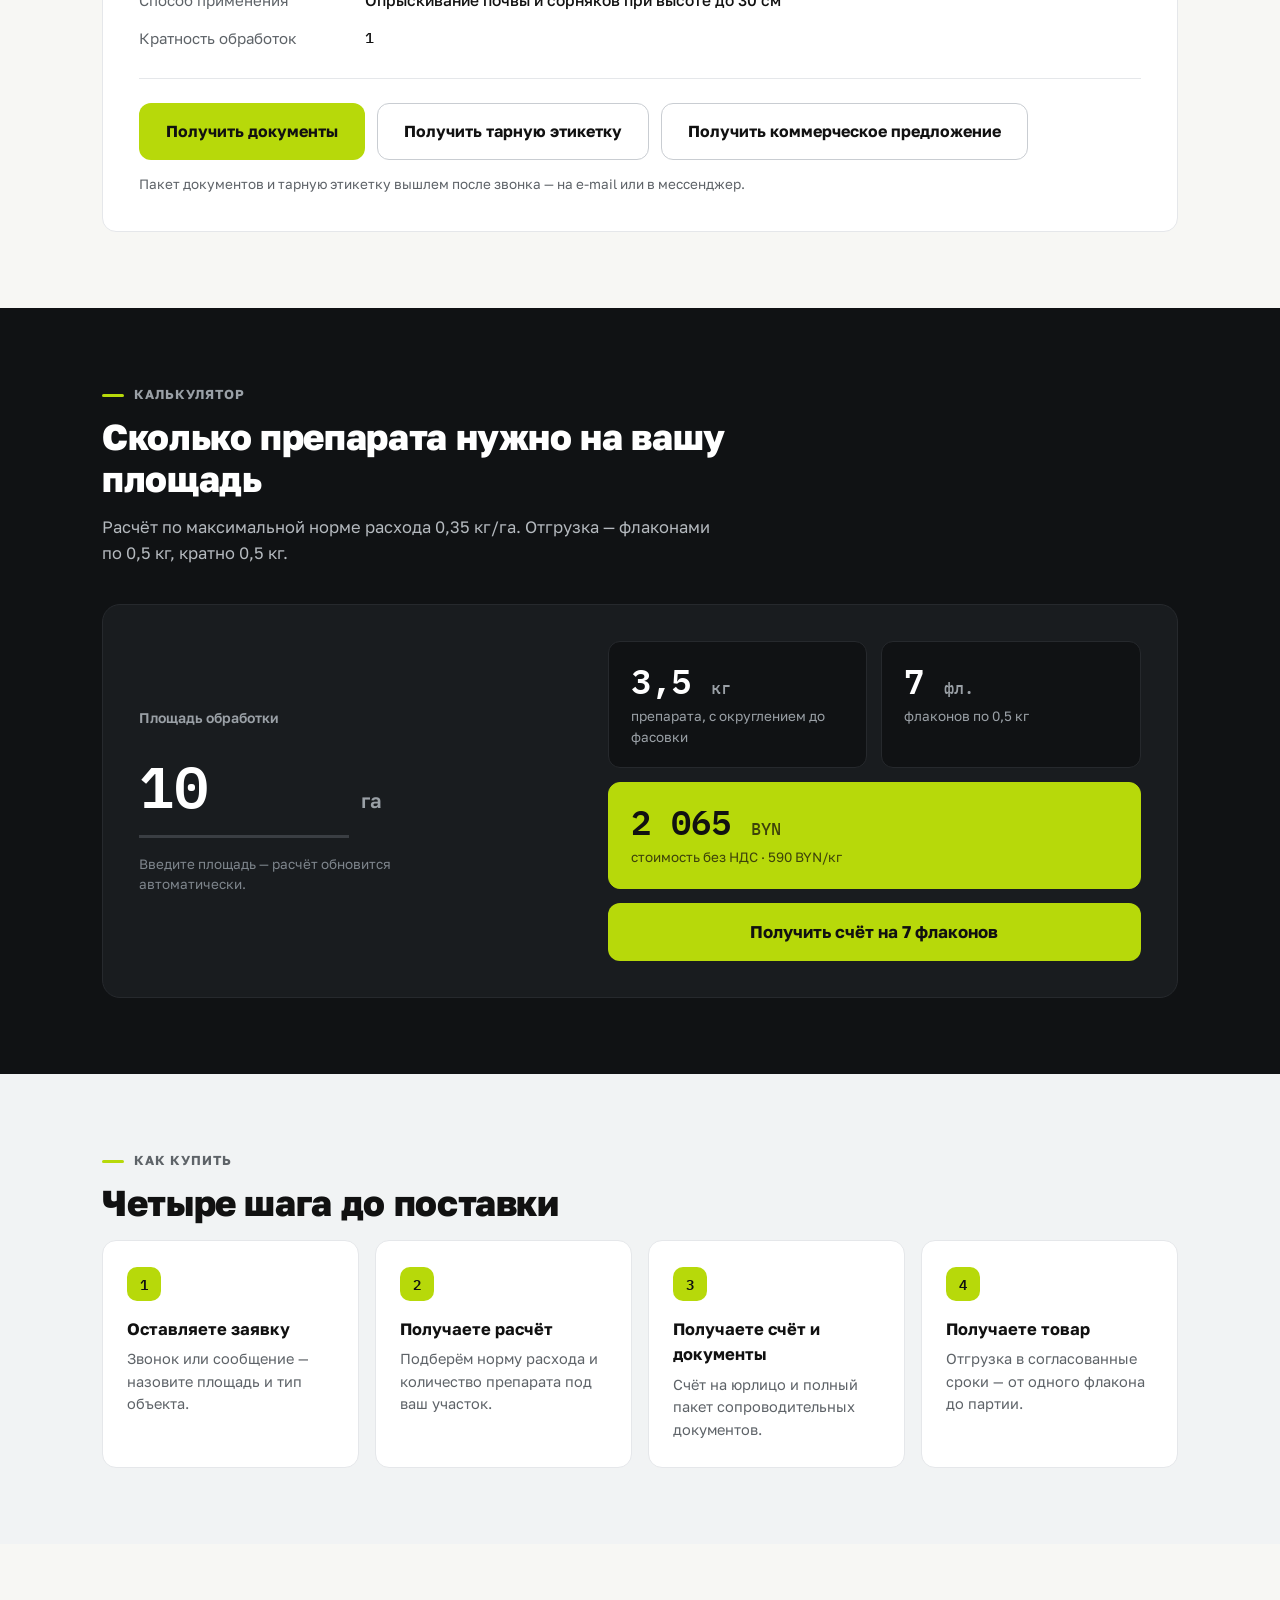
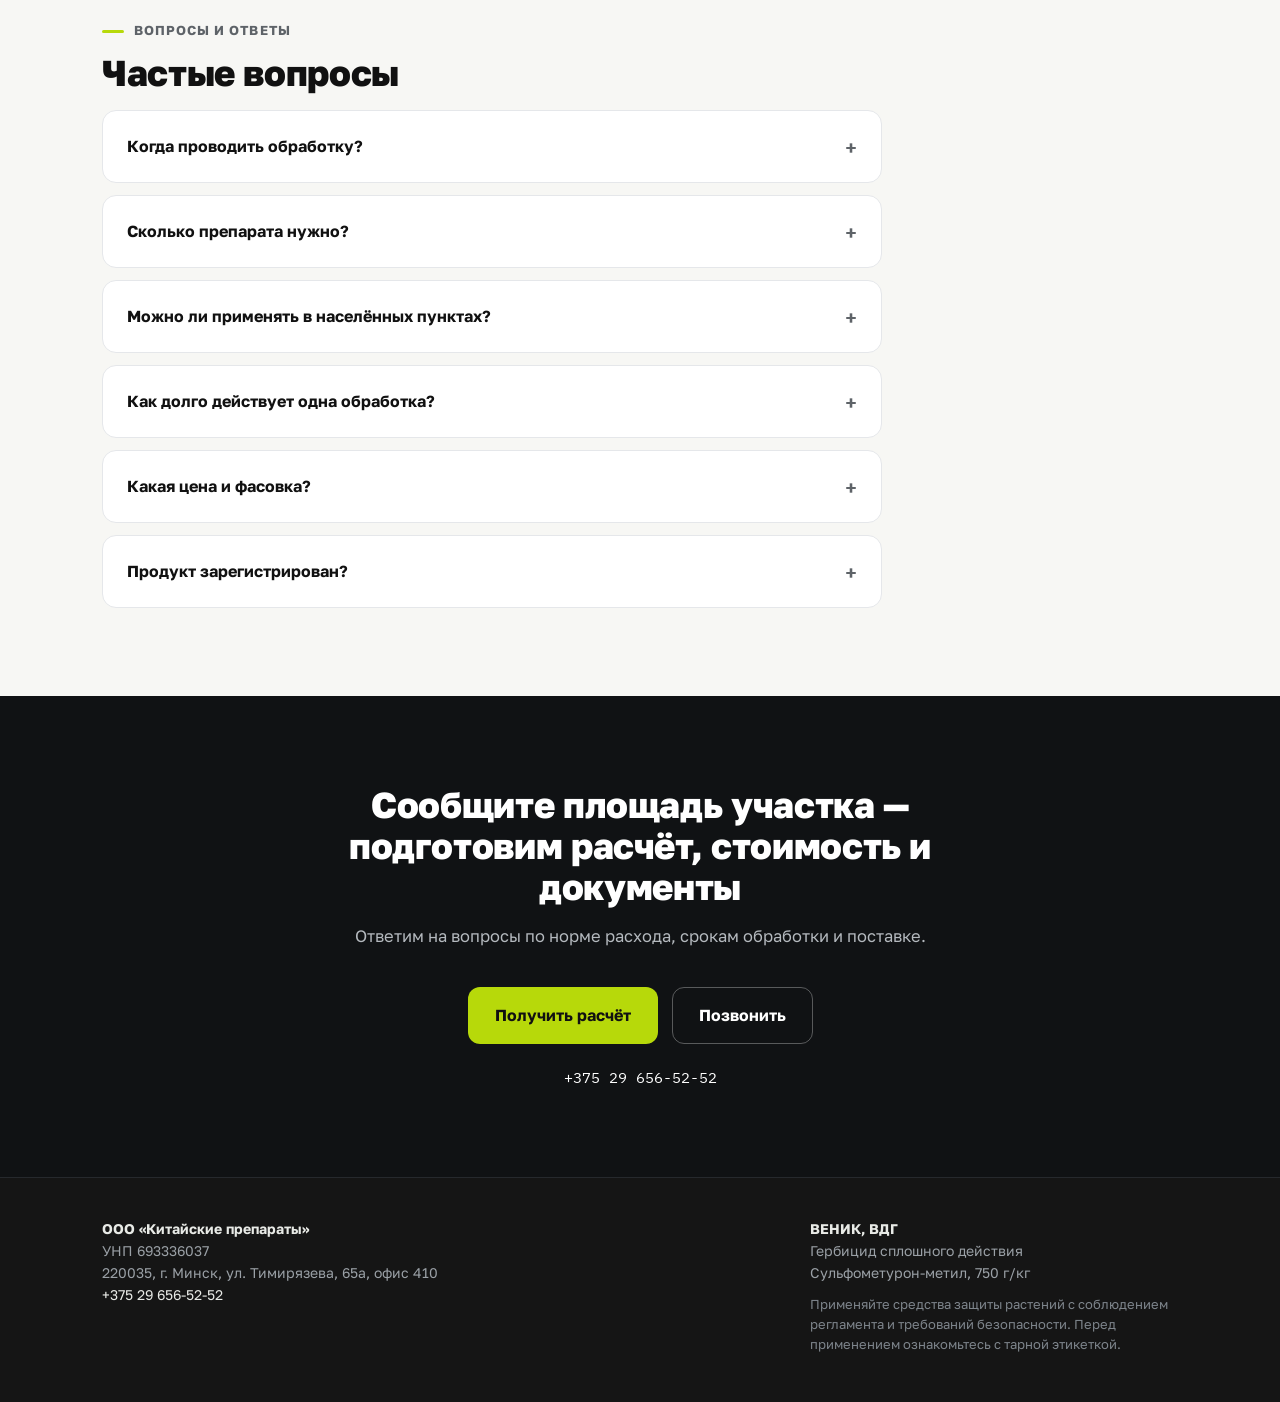
==== commit 9f5fb009: "Rename index-1.html to index.html" ====
--- a/index.html
+++ b/index.html
@@ -1 +1,764 @@
-<!doctype html><html lang="ru"><head><meta charset="utf-8"><meta name="viewport" content="width=device-width,initial-scale=1"><title>ВЕНИК, ВДГ — гербицид против борщевика Сосновского</title><meta name="description" content="ВЕНИК, ВДГ — зарегистрированный в Беларуси гербицид сплошного действия для несельскохозяйственных земель и населённых пунктов."><meta name="theme-color" content="#f6f7f2"><link rel="preconnect" href="https://fonts.googleapis.com"><link rel="preconnect" href="https://fonts.gstatic.com" crossorigin><link href="https://fonts.googleapis.com/css2?family=Golos+Text:wght@400;500;600;700;800;900&family=IBM+Plex+Mono:wght@500;600;700&display=swap" rel="stylesheet"><link rel="stylesheet" href="styles.css"><script src="app.js" defer></script></head><body><div class="topbar"><div class="wrap"><span>Для юридических лиц · Республика Беларусь</span><a href="tel:+375296565252">+375 29 656-52-52</a></div></div><header class="site-header"><div class="wrap header-row"><a class="brand" href="#top"><span class="brand-mark">V</span><span>ВЕНИК, ВДГ</span></a><nav><a href="#about">О препарате</a><a href="#registry">Регламент</a><a href="#calculator">Калькулятор</a><a href="#buy">Как купить</a></nav><button class="header-cta" data-open>Получить КП</button></div></header><main><section class="hero" id="top"><div class="wrap hero-grid"><div class="hero-copy"><div class="eyebrow">Профессиональный гербицид для организаций</div><h1>Контроль борщевика без ежегодного выкашивания</h1><p class="lead"><strong>ВЕНИК, ВДГ</strong> — зарегистрированный гербицид сплошного действия для обработки несельскохозяйственных земель и территорий населённых пунктов.</p><div class="hero-actions"><a class="btn btn-dark" href="#calculator">Рассчитать количество</a><button class="btn btn-light" data-open>Получить предложение</button></div><div class="hero-facts"><span>0,12–0,35 кг/га</span><span>1 обработка</span><span>590 BYN/кг без НДС</span></div></div><div class="hero-product"><div class="lime-shape"></div><img src="assets/venik-product.svg" alt="Флакон гербицида ВЕНИК, ВДГ"><div class="product-note"><strong>ВЕНИК, ВДГ</strong><span>Сульфометурон-метил, 750 г/кг</span></div></div></div></section><section class="intro" id="about"><div class="wrap split"><div><div class="section-kicker">Зачем менять подход</div><h2>Кошение убирает верхушку. Гербицид воздействует на растение системно.</h2></div><p class="section-lead">Для организаций это означает меньше повторных выездов, меньше затрат на ручной труд и понятный регламент применения. Препарат подходит для участков, где требуется сплошное уничтожение нежелательной растительности.</p></div><div class="wrap cards"><article><span>01</span><h3>Одна обработка</h3><p>Применение по официальному регламенту без многократного кошения в течение сезона.</p></article><article><span>02</span><h3>Малая норма расхода</h3><p>От 0,12 до 0,35 кг препарата на гектар в зависимости от объекта и сорной растительности.</p></article><article><span>03</span><h3>Для крупных площадей</h3><p>Подходит для коммунальных, промышленных и инфраструктурных территорий.</p></article></div></section><section class="registry" id="registry"><div class="wrap registry-grid"><div><div class="section-kicker">Официальный регламент</div><h2>Применение в Республике Беларусь</h2><p>Перед использованием необходимо ознакомиться с тарной этикеткой и соблюдать требования по охране труда и окружающей среды.</p></div><div class="registry-card"><dl><div><dt>Действующее вещество</dt><dd>Сульфометурон-метил, 750 г/кг</dd></div><div><dt>Объекты применения</dt><dd>Несельскохозяйственные земли, территории населённых пунктов</dd></div><div><dt>Норма расхода</dt><dd>0,12–0,35 кг/га</dd></div><div><dt>Способ применения</dt><dd>Опрыскивание почвы и вегетирующих сорняков высотой до 30 см</dd></div><div><dt>Кратность</dt><dd>1 обработка</dd></div></dl></div></div></section><section class="calculator" id="calculator"><div class="wrap calc-grid"><div><div class="section-kicker light">Калькулятор</div><h2>Сколько препарата потребуется</h2><p>Введите площадь участка. Расчёт производится по максимальной норме 0,35 кг/га.</p></div><div class="calc-card"><label for="area">Площадь участка, га</label><div class="area-row"><input id="area" type="number" min="0.1" step="0.1" value="10"><span>га</span></div><div class="results"><div><span>Препарат</span><strong id="amount">3,5 кг</strong></div><div><span>Стоимость</span><strong id="price">2 065 BYN</strong></div></div><button class="btn btn-lime" data-open>Запросить точный расчёт</button><small>Финальная стоимость и фасовка уточняются в коммерческом предложении.</small></div></div></section><section class="use"><div class="wrap"><div class="section-kicker">Кому подходит</div><h2>Для организаций, которые отвечают за большие территории</h2><div class="use-grid"><article><h3>Коммунальные службы</h3><p>Обочины, пустыри, санитарные зоны и участки общего пользования.</p></article><article><h3>Промышленные предприятия</h3><p>Территории складов, производственных площадок и охранные зоны.</p></article><article><h3>Дорожные и железнодорожные организации</h3><p>Полосы отвода и инфраструктурные объекты.</p></article><article><h3>Сельские исполкомы</h3><p>Очаги борщевика и инвазивной растительности в населённых пунктах.</p></article></div></div></section><section class="buy" id="buy"><div class="wrap buy-grid"><div><div class="section-kicker">Как купить</div><h2>Поставка для юридических лиц</h2></div><ol><li><span>1</span><div><h3>Сообщите площадь и объект</h3><p>Уточним задачу, норму расхода и необходимое количество препарата.</p></div></li><li><span>2</span><div><h3>Получите коммерческое предложение</h3><p>Подготовим цену, условия поставки и комплект документов.</p></div></li><li><span>3</span><div><h3>Согласуйте поставку</h3><p>Отгрузим препарат по согласованным реквизитам и срокам.</p></div></li></ol></div></section><section class="final"><div class="wrap"><div class="final-box"><div><div class="section-kicker light">Связаться</div><h2>Рассчитаем препарат под вашу площадь</h2><p>Позвоните или оставьте заявку на коммерческое предложение.</p></div><div class="final-actions"><a href="tel:+375296565252">+375 29 656-52-52</a><button class="btn btn-lime" data-open>Получить КП</button></div></div></div></section></main><footer><div class="wrap"><strong>ВЕНИК, ВДГ</strong><span>Информация предназначена для юридических лиц. Применяйте препарат строго по регламенту и тарной этикетке.</span></div></footer><div class="modal" id="modal" aria-hidden="true"><div class="modal-backdrop" data-close></div><div class="modal-box" role="dialog" aria-modal="true"><button class="modal-close" data-close aria-label="Закрыть">×</button><div class="section-kicker">Коммерческое предложение</div><h2>Оставьте контакты</h2><form id="leadForm"><label>Имя<input name="name" required></label><label>Телефон<input name="phone" type="tel" required></label><label>Площадь или комментарий<textarea name="message" rows="4"></textarea></label><button class="btn btn-dark" type="submit">Подготовить заявку</button><p id="formStatus"></p></form></div></div><div class="mobile-cta"><a href="tel:+375296565252">Позвонить</a><button data-open>Получить КП</button></div></body></html>+<!DOCTYPE html>
+<html lang="ru">
+<head>
+<meta charset="UTF-8">
+<meta name="viewport" content="width=device-width, initial-scale=1.0">
+<title>ВЕНИК, ВДГ — гербицид против борщевика Сосновского | Республика Беларусь</title>
+<meta name="description" content="ВЕНИК, ВДГ — зарегистрированный в Республике Беларусь гербицид сплошного действия против борщевика Сосновского. Одна обработка — защита до 36 месяцев. Расчёт количества и стоимости онлайн.">
+<link rel="preconnect" href="https://fonts.googleapis.com">
+<link rel="preconnect" href="https://fonts.gstatic.com" crossorigin>
+<link href="https://fonts.googleapis.com/css2?family=Golos+Text:wght@400;500;600;700;800;900&family=IBM+Plex+Mono:wght@400;500;600&display=swap" rel="stylesheet">
+<style>
+:root{
+  --bg:#F7F7F4;
+  --card:#FFFFFF;
+  --ink:#111111;
+  --muted:#5E6368;
+  --line:#E5E7EA;
+  --lime:#B7D90A;
+  --graphite:#151515;
+  --dark:#101214;
+  --soft:#F1F3F4;
+  --radius:14px;
+}
+*{margin:0;padding:0;box-sizing:border-box}
+html{scroll-behavior:smooth}
+body{
+  font-family:'Golos Text',system-ui,sans-serif;
+  background:var(--bg);
+  color:var(--ink);
+  line-height:1.55;
+  -webkit-font-smoothing:antialiased;
+}
+.mono{font-family:'IBM Plex Mono',monospace}
+.wrap{max-width:1120px;margin:0 auto;padding:0 22px}
+a{color:inherit}
+img{max-width:100%;display:block}
+
+/* ---------- buttons ---------- */
+.btn{
+  display:inline-flex;
+  align-items:center;
+  justify-content:center;
+  gap:10px;
+  font-weight:700;
+  font-size:16px;
+  padding:15px 26px;
+  border-radius:12px;
+  text-decoration:none;
+  border:1.5px solid transparent;
+  transition:transform .16s ease, box-shadow .16s ease, background .16s ease;
+  cursor:pointer;
+}
+.btn:hover{transform:translateY(-1px)}
+.btn-lime{background:var(--lime);color:var(--ink)}
+.btn-lime:hover{box-shadow:0 6px 18px rgba(183,217,10,.4)}
+.btn-outline{background:transparent;color:var(--ink);border-color:#C9CDD2}
+.btn-outline:hover{border-color:var(--ink)}
+.btn-dark-outline{background:transparent;color:#fff;border-color:rgba(255,255,255,.3)}
+.btn-dark-outline:hover{border-color:#fff}
+
+/* ---------- header ---------- */
+.site-head{
+  background:rgba(247,247,244,.92);
+  backdrop-filter:blur(8px);
+  border-bottom:1px solid var(--line);
+  position:sticky;
+  top:0;
+  z-index:40;
+}
+.site-head .wrap{
+  display:flex;
+  align-items:center;
+  justify-content:space-between;
+  padding-top:14px;
+  padding-bottom:14px;
+}
+.brand{font-weight:900;font-size:19px;letter-spacing:.01em}
+.brand small{font-weight:600;color:var(--muted);font-size:13px;margin-left:8px}
+.head-phone{
+  font-family:'IBM Plex Mono',monospace;
+  font-weight:600;
+  font-size:16px;
+  text-decoration:none;
+  white-space:nowrap;
+}
+.head-phone:hover{color:#000;text-decoration:underline}
+
+/* ---------- hero ---------- */
+.hero{padding:64px 0 72px;overflow:hidden}
+.hero-grid{
+  display:grid;
+  grid-template-columns:1.05fr .95fr;
+  gap:48px;
+  align-items:center;
+}
+.eyebrow{
+  display:inline-block;
+  font-size:13px;
+  font-weight:700;
+  letter-spacing:.06em;
+  text-transform:uppercase;
+  background:var(--graphite);
+  color:var(--lime);
+  padding:7px 14px;
+  border-radius:100px;
+  margin-bottom:22px;
+}
+h1{
+  font-size:clamp(30px,4.6vw,50px);
+  font-weight:900;
+  line-height:1.1;
+  letter-spacing:-.015em;
+  margin-bottom:18px;
+}
+.hero-sub{
+  font-size:17px;
+  color:var(--muted);
+  max-width:56ch;
+  margin-bottom:30px;
+}
+.hero-cta{display:flex;gap:14px;flex-wrap:wrap;margin-bottom:32px}
+.chips{display:flex;flex-wrap:wrap;gap:10px}
+.chip{
+  background:var(--card);
+  border:1px solid var(--line);
+  border-radius:100px;
+  padding:8px 16px;
+  font-size:14px;
+  font-weight:600;
+  display:inline-flex;
+  align-items:center;
+  gap:8px;
+}
+.chip .dot{width:8px;height:8px;border-radius:50%;background:var(--lime);flex:none}
+.chip .mono{font-size:13.5px}
+.hero-photo{position:relative;display:flex;justify-content:center}
+.hero-photo img{
+  width:min(100%,440px);
+  height:auto;
+  filter:drop-shadow(0 24px 40px rgba(17,17,17,.16));
+}
+
+/* ---------- sections ---------- */
+section{padding:76px 0}
+.sec-soft{background:var(--soft)}
+.sec-label{
+  font-size:13px;
+  letter-spacing:.08em;
+  text-transform:uppercase;
+  font-weight:700;
+  color:var(--muted);
+  margin-bottom:12px;
+}
+.sec-label::before{
+  content:"";
+  display:inline-block;
+  width:22px;height:3px;
+  background:var(--lime);
+  border-radius:2px;
+  margin-right:10px;
+  vertical-align:middle;
+}
+h2{
+  font-size:clamp(25px,3.4vw,36px);
+  font-weight:800;
+  line-height:1.15;
+  letter-spacing:-.01em;
+  margin-bottom:16px;
+  max-width:26ch;
+}
+.sub{font-size:16.5px;color:var(--muted);max-width:62ch;margin-bottom:38px}
+
+/* ---------- audience ---------- */
+.aud-grid{display:grid;grid-template-columns:repeat(5,1fr);gap:14px}
+.aud-card{
+  background:var(--card);
+  border:1px solid var(--line);
+  border-radius:var(--radius);
+  padding:24px 20px;
+  font-size:15px;
+  font-weight:600;
+  line-height:1.4;
+}
+.aud-card .ic{
+  width:38px;height:38px;
+  border-radius:10px;
+  background:var(--soft);
+  display:flex;align-items:center;justify-content:center;
+  margin-bottom:14px;
+  color:var(--ink);
+}
+
+/* ---------- pain ---------- */
+.pain-grid{display:grid;grid-template-columns:repeat(3,1fr);gap:16px}
+.pain-card{
+  background:var(--card);
+  border:1px solid var(--line);
+  border-radius:var(--radius);
+  padding:28px 26px;
+}
+.pain-card h3{font-size:17.5px;font-weight:700;margin-bottom:10px}
+.pain-card p{font-size:15px;color:var(--muted)}
+
+/* ---------- solution (dark) ---------- */
+.solution{background:var(--dark);color:#F4F5F3}
+.solution .sec-label{color:#9AA0A6}
+.solution h2{color:#fff}
+.solution .sub{color:#B4B9BE}
+.sol-grid{display:grid;grid-template-columns:1fr 1fr;gap:16px}
+.sol-card{
+  background:#191C1F;
+  border:1px solid #26292D;
+  border-radius:var(--radius);
+  padding:28px 26px;
+}
+.sol-card .k{
+  font-family:'IBM Plex Mono',monospace;
+  color:var(--lime);
+  font-size:13px;
+  letter-spacing:.05em;
+  margin-bottom:12px;
+}
+.sol-card h3{font-size:18px;font-weight:700;margin-bottom:8px;color:#fff}
+.sol-card p{font-size:15px;color:#B4B9BE}
+.sol-stat{
+  margin-top:16px;
+  background:var(--lime);
+  color:var(--ink);
+  border-radius:var(--radius);
+  padding:28px 30px;
+  display:flex;
+  align-items:baseline;
+  gap:18px;
+  flex-wrap:wrap;
+}
+.sol-stat .num{
+  font-family:'IBM Plex Mono',monospace;
+  font-size:clamp(36px,5vw,52px);
+  font-weight:600;
+  line-height:1;
+}
+.sol-stat .cap{font-size:16px;font-weight:600;max-width:40ch}
+
+/* ---------- registry ---------- */
+.reg-card{
+  background:var(--card);
+  border:1px solid var(--line);
+  border-radius:var(--radius);
+  padding:36px;
+}
+.reg-card dl{
+  display:grid;
+  grid-template-columns:200px 1fr;
+  gap:14px 26px;
+  margin-bottom:28px;
+}
+.reg-card dt{color:var(--muted);font-size:15px;padding-top:1px}
+.reg-card dd{font-size:15.5px;font-weight:500}
+.reg-card dd.mono{font-size:15px}
+.reg-actions{display:flex;gap:12px;flex-wrap:wrap;border-top:1px solid var(--line);padding-top:24px}
+.reg-note{font-size:13.5px;color:var(--muted);margin-top:14px}
+
+/* ---------- calculator ---------- */
+.calc{background:var(--dark);color:#F4F5F3}
+.calc .sec-label{color:#9AA0A6}
+.calc h2{color:#fff}
+.calc .sub{color:#B4B9BE}
+.calc-box{
+  background:#191C1F;
+  border:1px solid #26292D;
+  border-radius:18px;
+  padding:36px;
+  display:grid;
+  grid-template-columns:1fr 1.25fr;
+  gap:42px;
+  align-items:center;
+}
+.calc-input label{display:block;font-size:14px;color:#9AA0A6;font-weight:600;margin-bottom:12px}
+.area-field{display:flex;align-items:baseline;gap:12px}
+.area-field input{
+  font-family:'IBM Plex Mono',monospace;
+  font-size:clamp(40px,6vw,58px);
+  font-weight:600;
+  background:transparent;
+  border:none;
+  border-bottom:3px solid #3A3E43;
+  color:#fff;
+  width:100%;
+  max-width:210px;
+  padding:0 0 6px;
+  outline:none;
+  transition:border-color .2s;
+}
+.area-field input:focus{border-color:var(--lime)}
+.area-field input::-webkit-outer-spin-button,
+.area-field input::-webkit-inner-spin-button{-webkit-appearance:none;margin:0}
+.area-field input[type=number]{-moz-appearance:textfield}
+.area-field .unit{font-size:20px;color:#9AA0A6;font-weight:600}
+.calc-hint{font-size:13.5px;color:#7E858C;margin-top:16px;max-width:32ch}
+.calc-out{display:grid;grid-template-columns:1fr 1fr;gap:14px}
+.out-cell{
+  background:#101214;
+  border:1px solid #26292D;
+  border-radius:12px;
+  padding:20px 22px;
+}
+.out-cell .v{
+  font-family:'IBM Plex Mono',monospace;
+  font-size:clamp(26px,3.2vw,34px);
+  font-weight:600;
+  color:#fff;
+  line-height:1.1;
+}
+.out-cell .v small{font-size:.5em;font-weight:500;color:#9AA0A6}
+.out-cell .k{font-size:13.5px;color:#9AA0A6;margin-top:6px}
+.out-cell.total{grid-column:1/-1;background:var(--lime);border-color:var(--lime)}
+.out-cell.total .v{color:var(--ink)}
+.out-cell.total .v small{color:#3d430a}
+.out-cell.total .k{color:#3d430a}
+.calc-cta{grid-column:1/-1}
+.calc-cta .btn{width:100%;font-size:17px}
+
+/* ---------- steps ---------- */
+.steps{display:grid;grid-template-columns:repeat(4,1fr);gap:16px}
+.step{
+  background:var(--card);
+  border:1px solid var(--line);
+  border-radius:var(--radius);
+  padding:26px 24px;
+}
+.step .n{
+  font-family:'IBM Plex Mono',monospace;
+  font-weight:600;
+  font-size:14px;
+  color:var(--ink);
+  background:var(--lime);
+  width:34px;height:34px;
+  border-radius:10px;
+  display:flex;align-items:center;justify-content:center;
+  margin-bottom:16px;
+}
+.step h3{font-size:16.5px;font-weight:700;margin-bottom:6px}
+.step p{font-size:14.5px;color:var(--muted)}
+
+/* ---------- FAQ ---------- */
+.faq{max-width:780px}
+.faq details{
+  background:var(--card);
+  border:1px solid var(--line);
+  border-radius:var(--radius);
+  margin-bottom:12px;
+  overflow:hidden;
+}
+.faq summary{
+  list-style:none;
+  cursor:pointer;
+  padding:20px 24px;
+  font-weight:700;
+  font-size:16px;
+  display:flex;
+  justify-content:space-between;
+  align-items:center;
+  gap:16px;
+}
+.faq summary::-webkit-details-marker{display:none}
+.faq summary::after{
+  content:"+";
+  font-family:'IBM Plex Mono',monospace;
+  font-size:20px;
+  color:var(--muted);
+  flex:none;
+  transition:transform .2s;
+}
+.faq details[open] summary::after{transform:rotate(45deg)}
+.faq .a{padding:0 24px 22px;font-size:15px;color:var(--muted);max-width:64ch}
+
+/* ---------- final CTA ---------- */
+.final{background:var(--dark);color:#fff;padding:88px 0}
+.final-inner{text-align:center;max-width:760px;margin:0 auto}
+.final h2{color:#fff;margin-left:auto;margin-right:auto}
+.final .sub{color:#B4B9BE;margin-left:auto;margin-right:auto}
+.final-cta{display:flex;gap:14px;justify-content:center;flex-wrap:wrap}
+.final .phone-note{
+  font-family:'IBM Plex Mono',monospace;
+  color:#9AA0A6;
+  font-size:15px;
+  margin-top:22px;
+}
+.final .phone-note a{color:#fff;text-decoration:none}
+.final .phone-note a:hover{text-decoration:underline}
+
+/* ---------- footer ---------- */
+footer{
+  background:var(--graphite);
+  color:#9AA0A6;
+  font-size:14px;
+  padding:40px 0 48px;
+  border-top:1px solid #26292D;
+}
+footer .wrap{display:flex;justify-content:space-between;gap:28px;flex-wrap:wrap}
+footer strong{color:#E8EAE6}
+footer a{color:#E8EAE6;text-decoration:none}
+footer a:hover{text-decoration:underline}
+footer .safety{max-width:46ch;font-size:13px;color:#7E858C;margin-top:10px}
+
+/* ---------- sticky mobile call ---------- */
+.sticky-call{display:none;position:fixed;left:12px;right:12px;bottom:12px;z-index:50}
+.sticky-call a{
+  display:flex;align-items:center;justify-content:center;gap:10px;
+  background:var(--lime);color:var(--ink);
+  text-decoration:none;font-weight:800;font-size:16.5px;
+  padding:15px;border-radius:12px;
+  box-shadow:0 10px 26px rgba(17,17,17,.3);
+}
+
+@media(prefers-reduced-motion:reduce){
+  *{transition:none!important;animation:none!important}
+  html{scroll-behavior:auto}
+}
+@media(max-width:960px){
+  .hero-grid{grid-template-columns:1fr;gap:36px}
+  .hero-photo{order:-1}
+  .hero-photo img{width:min(72%,340px)}
+  .aud-grid{grid-template-columns:repeat(2,1fr)}
+  .pain-grid,.sol-grid{grid-template-columns:1fr}
+  .steps{grid-template-columns:repeat(2,1fr)}
+  .calc-box{grid-template-columns:1fr;padding:26px 22px;gap:30px}
+  .reg-card{padding:26px 22px}
+  .reg-card dl{grid-template-columns:1fr;gap:4px 0}
+  .reg-card dt{margin-top:14px}
+  section{padding:58px 0}
+  .hero{padding:36px 0 56px}
+  .sticky-call{display:block}
+  footer{padding-bottom:100px}
+}
+@media(max-width:520px){
+  .steps{grid-template-columns:1fr}
+  .hero-cta .btn{width:100%}
+  .final-cta .btn{width:100%}
+}
+</style>
+</head>
+<body>
+
+<header class="site-head">
+  <div class="wrap">
+    <div class="brand">ВЕНИК<small>ВДГ · гербицид сплошного действия</small></div>
+    <a class="head-phone" href="tel:+375296565252">+375 29 656-52-52</a>
+  </div>
+</header>
+
+<section class="hero">
+  <div class="wrap hero-grid">
+    <div>
+      <span class="eyebrow">Для организаций Республики Беларусь</span>
+      <h1>Гербицид против борщевика Сосновского для профессионального применения</h1>
+      <p class="hero-sub">ВЕНИК, ВДГ — зарегистрированный гербицид сплошного действия для несельскохозяйственных земель и населённых пунктов. Подходит для борьбы с борщевиком Сосновского, золотарником канадским и другими сорняками по официальному регламенту.</p>
+      <div class="hero-cta">
+        <a class="btn btn-lime" href="#calc">Рассчитать количество</a>
+        <a class="btn btn-outline" href="tel:+375296565252">Получить коммерческое предложение</a>
+      </div>
+      <div class="chips">
+        <span class="chip"><span class="dot"></span><span class="mono">0,12–0,35 кг/га</span></span>
+        <span class="chip"><span class="dot"></span>Фасовка 0,5 кг</span>
+        <span class="chip"><span class="dot"></span><span class="mono">590 BYN/кг</span>&nbsp;без НДС</span>
+        <span class="chip"><span class="dot"></span>Госрегистрация в РБ</span>
+      </div>
+    </div>
+    <div class="hero-photo">
+      <img src="venik-bottle.jpg" alt="Флакон гербицида ВЕНИК, ВДГ" width="1120" height="1400" fetchpriority="high">
+    </div>
+  </div>
+</section>
+
+<section class="sec-soft">
+  <div class="wrap">
+    <div class="sec-label">Для кого</div>
+    <h2>Кому подходит ВЕНИК</h2>
+    <div class="aud-grid">
+      <div class="aud-card">
+        <div class="ic"><svg width="20" height="20" viewBox="0 0 24 24" fill="none" stroke="currentColor" stroke-width="1.8" stroke-linecap="round" stroke-linejoin="round"><path d="M3 21h18M5 21V7l7-4 7 4v14M9 21v-6h6v6"/></svg></div>
+        Коммунальные службы
+      </div>
+      <div class="aud-card">
+        <div class="ic"><svg width="20" height="20" viewBox="0 0 24 24" fill="none" stroke="currentColor" stroke-width="1.8" stroke-linecap="round" stroke-linejoin="round"><path d="M3 21h18M6 21V4h12v17M10 8h4M10 12h4M10 16h4"/></svg></div>
+        Сельисполкомы
+      </div>
+      <div class="aud-card">
+        <div class="ic"><svg width="20" height="20" viewBox="0 0 24 24" fill="none" stroke="currentColor" stroke-width="1.8" stroke-linecap="round" stroke-linejoin="round"><path d="M4 19 19 4M7 4h12v12M4 12l8 8"/></svg></div>
+        Железные и автомобильные дороги
+      </div>
+      <div class="aud-card">
+        <div class="ic"><svg width="20" height="20" viewBox="0 0 24 24" fill="none" stroke="currentColor" stroke-width="1.8" stroke-linecap="round" stroke-linejoin="round"><path d="M2 20h20M4 20V9l4-2v13M12 20V5l6 3v12"/></svg></div>
+        Промышленные объекты
+      </div>
+      <div class="aud-card">
+        <div class="ic"><svg width="20" height="20" viewBox="0 0 24 24" fill="none" stroke="currentColor" stroke-width="1.8" stroke-linecap="round" stroke-linejoin="round"><path d="M12 22s8-4.5 8-11a8 8 0 1 0-16 0c0 6.5 8 11 8 11z"/><circle cx="12" cy="11" r="3"/></svg></div>
+        Землевладельцы и арендаторы
+      </div>
+    </div>
+  </div>
+</section>
+
+<section>
+  <div class="wrap">
+    <div class="sec-label">Проблема</div>
+    <h2>Почему проблема не решается одним покосом</h2>
+    <div class="pain-grid">
+      <div class="pain-card">
+        <h3>Растение быстро восстанавливается</h3>
+        <p>После скашивания борщевик отрастает за 2–3 недели, и обработку приходится повторять весь сезон.</p>
+      </div>
+      <div class="pain-card">
+        <h3>Семенной запас сохраняется</h3>
+        <p>Семена в почве сохраняют всхожесть годами — территория зарастает снова даже после «чистого» сезона.</p>
+      </div>
+      <div class="pain-card">
+        <h3>Заросли опасны для людей</h3>
+        <p>Сок борщевика вызывает тяжёлые ожоги. Ответственность за инциденты на территории несёт землепользователь.</p>
+      </div>
+    </div>
+  </div>
+</section>
+
+<section class="solution">
+  <div class="wrap">
+    <div class="sec-label">Решение</div>
+    <h2>Почему ВЕНИК — системное решение</h2>
+    <div class="sol-grid">
+      <div class="sol-card">
+        <div class="k">01 · Действующее вещество</div>
+        <h3>Сульфометурон-метил, 750 г/кг</h3>
+        <p>Гербицид сплошного действия: работает против однолетних и многолетних злаковых и двудольных сорняков.</p>
+      </div>
+      <div class="sol-card">
+        <div class="k">02 · Двойной механизм</div>
+        <h3>Через листья и через почву</h3>
+        <p>Уничтожает вегетирующие растения и создаёт почвенный экран, который блокирует прорастание семян.</p>
+      </div>
+      <div class="sol-card">
+        <div class="k">03 · Кратность</div>
+        <h3>Одна обработка за сезон</h3>
+        <p>Кратность обработок по официальному регламенту — 1. Без повторных выездов техники и бригад.</p>
+      </div>
+      <div class="sol-card">
+        <div class="k">04 · Экономика</div>
+        <h3>Низкая норма расхода</h3>
+        <p>Максимум 0,35 кг на гектар. Компактная фасовка — проще логистика, хранение и точная дозировка.</p>
+      </div>
+    </div>
+    <div class="sol-stat">
+      <span class="num">до 36 мес.</span>
+      <span class="cap">защита территории после одной обработки — семенной запас борщевика не всходит</span>
+    </div>
+  </div>
+</section>
+
+<section id="reglament">
+  <div class="wrap">
+    <div class="sec-label">Официальный регламент</div>
+    <h2>Данные государственной регистрации</h2>
+    <p class="sub">Формулировки приведены дословно по Государственному реестру средств защиты растений и удобрений Республики Беларусь.</p>
+    <div class="reg-card">
+      <dl>
+        <dt>Препарат</dt>
+        <dd>ВЕНИК, ВДГ (сульфометурон-метил, 750 г/кг)</dd>
+        <dt>Норма расхода</dt>
+        <dd class="mono">0,12–0,35</dd>
+        <dt>Где применяется</dt>
+        <dd>Земли несельскохозяйственного пользования (трассы газо- и нефтепроводов, насыпи и полосы отчуждения железных и шоссейных дорог, аэродромы, контрольно-следовые полосы и другие промышленные объекты) и в населенных пунктах</dd>
+        <dt>Против чего</dt>
+        <dd>Однолетние и многолетние злаковые и двудольные, в т. ч. золотарник канадский, мелколепестник канадский, борщевик Сосновского</dd>
+        <dt>Способ применения</dt>
+        <dd>Опрыскивание почвы и сорняков при высоте до 30 см</dd>
+        <dt>Кратность обработок</dt>
+        <dd class="mono">1</dd>
+      </dl>
+      <div class="reg-actions">
+        <a class="btn btn-lime" href="tel:+375296565252">Получить документы</a>
+        <a class="btn btn-outline" href="tel:+375296565252">Получить тарную этикетку</a>
+        <a class="btn btn-outline" href="tel:+375296565252">Получить коммерческое предложение</a>
+      </div>
+      <p class="reg-note">Пакет документов и тарную этикетку вышлем после звонка — на e-mail или в мессенджер.</p>
+    </div>
+  </div>
+</section>
+
+<section class="calc" id="calc">
+  <div class="wrap">
+    <div class="sec-label">Калькулятор</div>
+    <h2>Сколько препарата нужно на вашу площадь</h2>
+    <p class="sub">Расчёт по максимальной норме расхода 0,35 кг/га. Отгрузка — флаконами по 0,5 кг, кратно 0,5 кг.</p>
+    <div class="calc-box">
+      <div class="calc-input">
+        <label for="area">Площадь обработки</label>
+        <div class="area-field">
+          <input type="number" id="area" inputmode="decimal" min="0" step="0.1" value="10" aria-label="Площадь в гектарах">
+          <span class="unit">га</span>
+        </div>
+        <p class="calc-hint">Введите площадь — расчёт обновится автоматически.</p>
+      </div>
+      <div class="calc-out">
+        <div class="out-cell">
+          <div class="v" id="out-kg">3,5 <small>кг</small></div>
+          <div class="k">препарата, с округлением до фасовки</div>
+        </div>
+        <div class="out-cell">
+          <div class="v" id="out-packs">7 <small>фл.</small></div>
+          <div class="k">флаконов по 0,5 кг</div>
+        </div>
+        <div class="out-cell total">
+          <div class="v" id="out-sum">2 065 <small>BYN</small></div>
+          <div class="k">стоимость без НДС · 590 BYN/кг</div>
+        </div>
+        <div class="calc-cta">
+          <a class="btn btn-lime" id="invoice-btn" href="tel:+375296565252">Получить счёт на 7 флаконов</a>
+        </div>
+      </div>
+    </div>
+  </div>
+</section>
+
+<section class="sec-soft">
+  <div class="wrap">
+    <div class="sec-label">Как купить</div>
+    <h2>Четыре шага до поставки</h2>
+    <div class="steps">
+      <div class="step">
+        <div class="n">1</div>
+        <h3>Оставляете заявку</h3>
+        <p>Звонок или сообщение — назовите площадь и тип объекта.</p>
+      </div>
+      <div class="step">
+        <div class="n">2</div>
+        <h3>Получаете расчёт</h3>
+        <p>Подберём норму расхода и количество препарата под ваш участок.</p>
+      </div>
+      <div class="step">
+        <div class="n">3</div>
+        <h3>Получаете счёт и документы</h3>
+        <p>Счёт на юрлицо и полный пакет сопроводительных документов.</p>
+      </div>
+      <div class="step">
+        <div class="n">4</div>
+        <h3>Получаете товар</h3>
+        <p>Отгрузка в согласованные сроки — от одного флакона до партии.</p>
+      </div>
+    </div>
+  </div>
+</section>
+
+<section>
+  <div class="wrap">
+    <div class="sec-label">Вопросы и ответы</div>
+    <h2>Частые вопросы</h2>
+    <div class="faq">
+      <details>
+        <summary>Когда проводить обработку?</summary>
+        <div class="a">По регламенту — опрыскивание почвы и сорняков при высоте до 30 см. Оптимальное окно для вашего объекта подскажем по телефону.</div>
+      </details>
+      <details>
+        <summary>Сколько препарата нужно?</summary>
+        <div class="a">Норма расхода — 0,12–0,35 кг/га. Для расчёта на сайте используется максимальная норма 0,35 кг/га; точную норму под ваш объект и степень засорённости подберём при заказе.</div>
+      </details>
+      <details>
+        <summary>Можно ли применять в населённых пунктах?</summary>
+        <div class="a">Да. Регламент прямо разрешает применение в населённых пунктах и на землях несельскохозяйственного пользования: дороги, трассы трубопроводов, аэродромы, промышленные объекты.</div>
+      </details>
+      <details>
+        <summary>Как долго действует одна обработка?</summary>
+        <div class="a">Кратность обработок по регламенту — 1. Препарат действует через листья и почву и обеспечивает защиту территории до 36 месяцев, не давая взойти семенному запасу.</div>
+      </details>
+      <details>
+        <summary>Какая цена и фасовка?</summary>
+        <div class="a">590 BYN за килограмм без НДС. Фасовка — флакон 0,5 кг, отгрузка кратно 0,5 кг: от одного флакона до партии под весь объект.</div>
+      </details>
+      <details>
+        <summary>Продукт зарегистрирован?</summary>
+        <div class="a">Да, ВЕНИК, ВДГ включён в Государственный реестр средств защиты растений и удобрений Республики Беларусь. Пакет регистрационных документов предоставим по запросу.</div>
+      </details>
+    </div>
+  </div>
+</section>
+
+<section class="final">
+  <div class="wrap final-inner">
+    <h2>Сообщите площадь участка — подготовим расчёт, стоимость и документы</h2>
+    <p class="sub">Ответим на вопросы по норме расхода, срокам обработки и поставке.</p>
+    <div class="final-cta">
+      <a class="btn btn-lime" href="tel:+375296565252">Получить расчёт</a>
+      <a class="btn btn-dark-outline" href="tel:+375296565252">Позвонить</a>
+    </div>
+    <p class="phone-note"><a href="tel:+375296565252">+375 29 656-52-52</a></p>
+  </div>
+</section>
+
+<footer>
+  <div class="wrap">
+    <div>
+      <strong>ООО «Китайские препараты»</strong><br>
+      УНП 693336037<br>
+      220035, г. Минск, ул. Тимирязева, 65а, офис 410<br>
+      <a href="tel:+375296565252">+375 29 656-52-52</a>
+    </div>
+    <div>
+      <strong>ВЕНИК, ВДГ</strong><br>
+      Гербицид сплошного действия<br>
+      Сульфометурон-метил, 750 г/кг
+      <p class="safety">Применяйте средства защиты растений с соблюдением регламента и требований безопасности. Перед применением ознакомьтесь с тарной этикеткой.</p>
+    </div>
+  </div>
+</footer>
+
+<div class="sticky-call">
+  <a href="tel:+375296565252">
+    <svg width="18" height="18" viewBox="0 0 24 24" fill="none" stroke="currentColor" stroke-width="2" stroke-linecap="round" stroke-linejoin="round"><path d="M22 16.92v3a2 2 0 0 1-2.18 2 19.79 19.79 0 0 1-8.63-3.07 19.5 19.5 0 0 1-6-6 19.79 19.79 0 0 1-3.07-8.67A2 2 0 0 1 4.11 2h3a2 2 0 0 1 2 1.72c.127.96.361 1.903.7 2.81a2 2 0 0 1-.45 2.11L8.09 9.91a16 16 0 0 0 6 6l1.27-1.27a2 2 0 0 1 2.11-.45c.907.339 1.85.573 2.81.7A2 2 0 0 1 22 16.92z"/></svg>
+    Позвонить: +375 29 656-52-52
+  </a>
+</div>
+
+<script>
+(function(){
+  var RATE = 0.35;   // кг/га, максимальная норма
+  var PACK = 0.5;    // кг во флаконе
+  var PRICE = 590;   // BYN/кг без НДС
+  var input = document.getElementById('area');
+  var outKg = document.getElementById('out-kg');
+  var outPacks = document.getElementById('out-packs');
+  var outSum = document.getElementById('out-sum');
+  var invoiceBtn = document.getElementById('invoice-btn');
+
+  function fmt(n, dec){
+    return n.toLocaleString('ru-RU', {minimumFractionDigits: 0, maximumFractionDigits: dec});
+  }
+  function plural(n, one, few, many){
+    var m10 = n % 10, m100 = n % 100;
+    if (m10 === 1 && m100 !== 11) return one;
+    if (m10 >= 2 && m10 <= 4 && (m100 < 12 || m100 > 14)) return few;
+    return many;
+  }
+  function calc(){
+    var area = parseFloat(String(input.value).replace(',', '.'));
+    if (!isFinite(area) || area <= 0){
+      outKg.innerHTML = '— <small>кг</small>';
+      outPacks.innerHTML = '— <small>фл.</small>';
+      outSum.innerHTML = '— <small>BYN</small>';
+      invoiceBtn.textContent = 'Получить счёт';
+      return;
+    }
+    var packs = Math.max(1, Math.ceil(area * RATE / PACK));
+    var kg = packs * PACK;
+    var sum = kg * PRICE;
+    outKg.innerHTML = fmt(kg, 1) + ' <small>кг</small>';
+    outPacks.innerHTML = fmt(packs, 0) + ' <small>фл.</small>';
+    outSum.innerHTML = fmt(sum, 0) + ' <small>BYN</small>';
+    invoiceBtn.textContent = 'Получить счёт на ' + fmt(packs, 0) + ' ' + plural(packs, 'флакон', 'флакона', 'флаконов');
+  }
+  input.addEventListener('input', calc);
+  calc();
+})();
+</script>
+
+</body>
+</html>
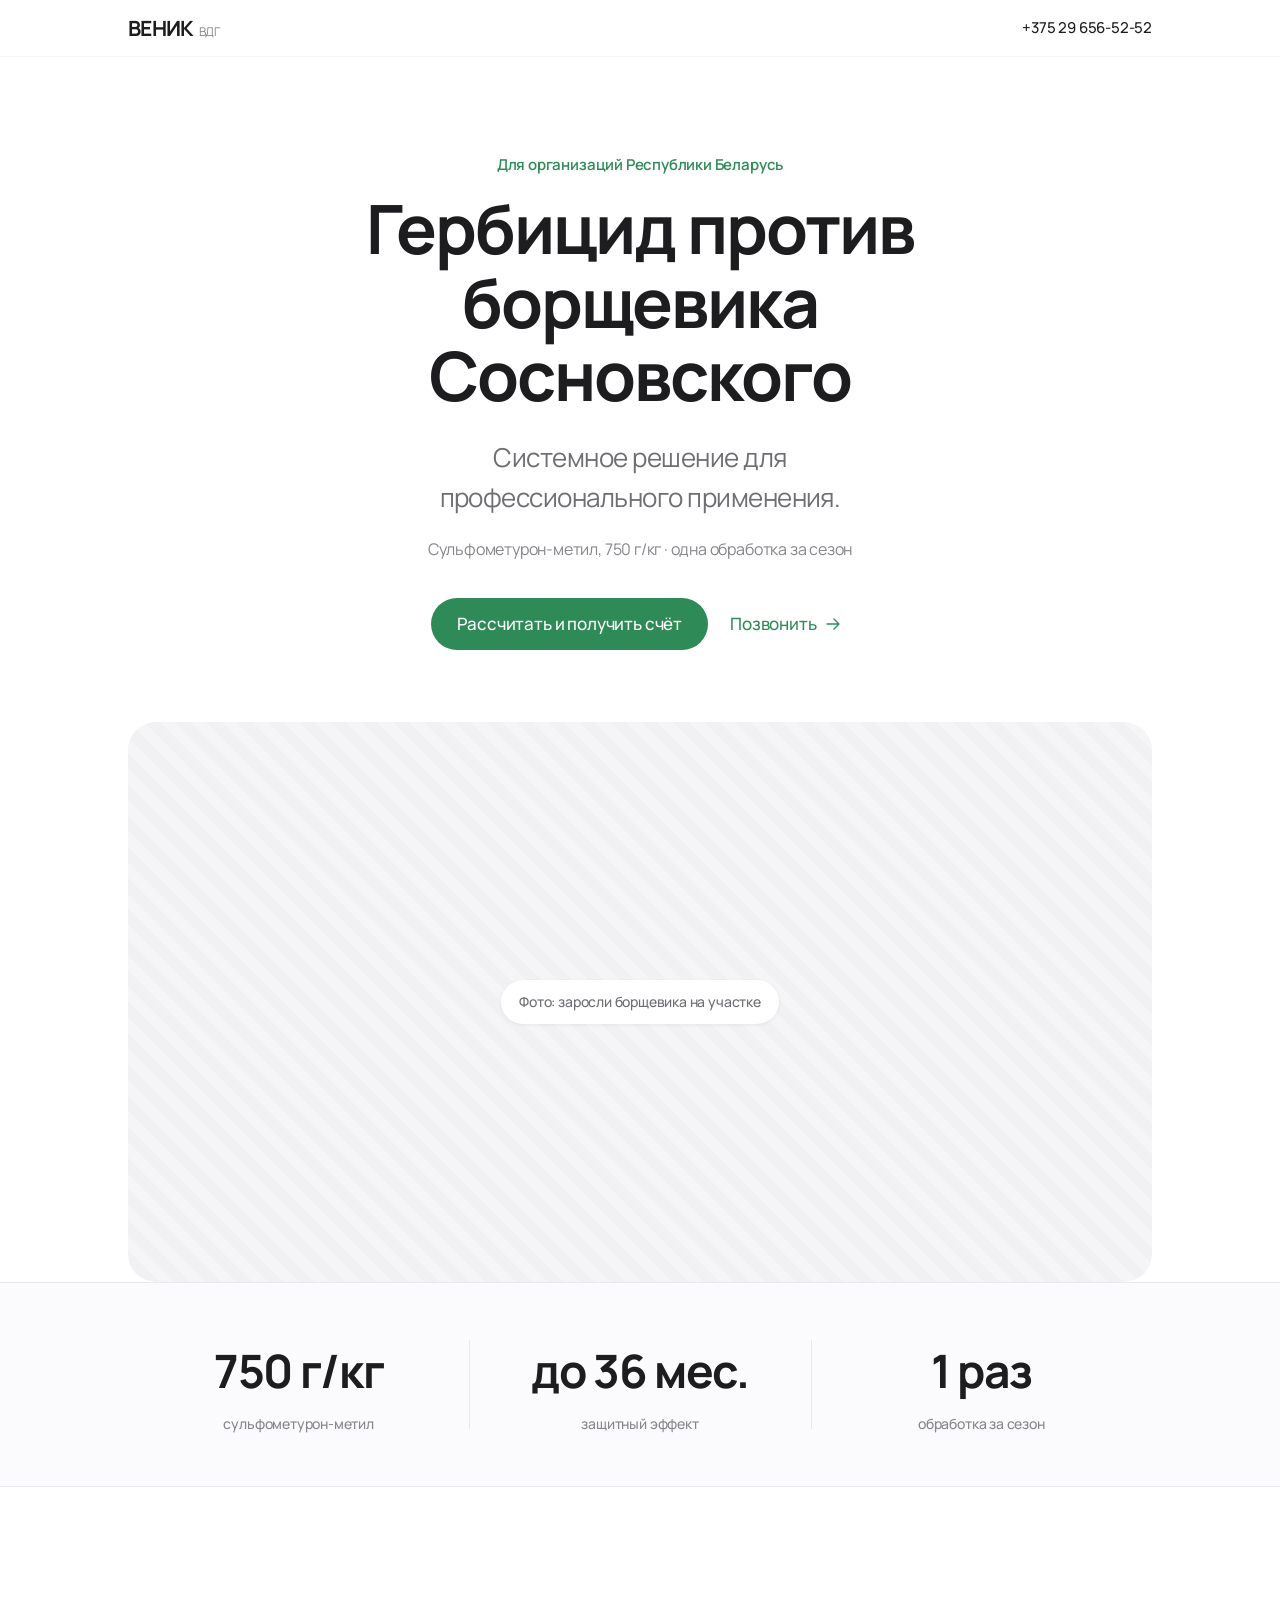
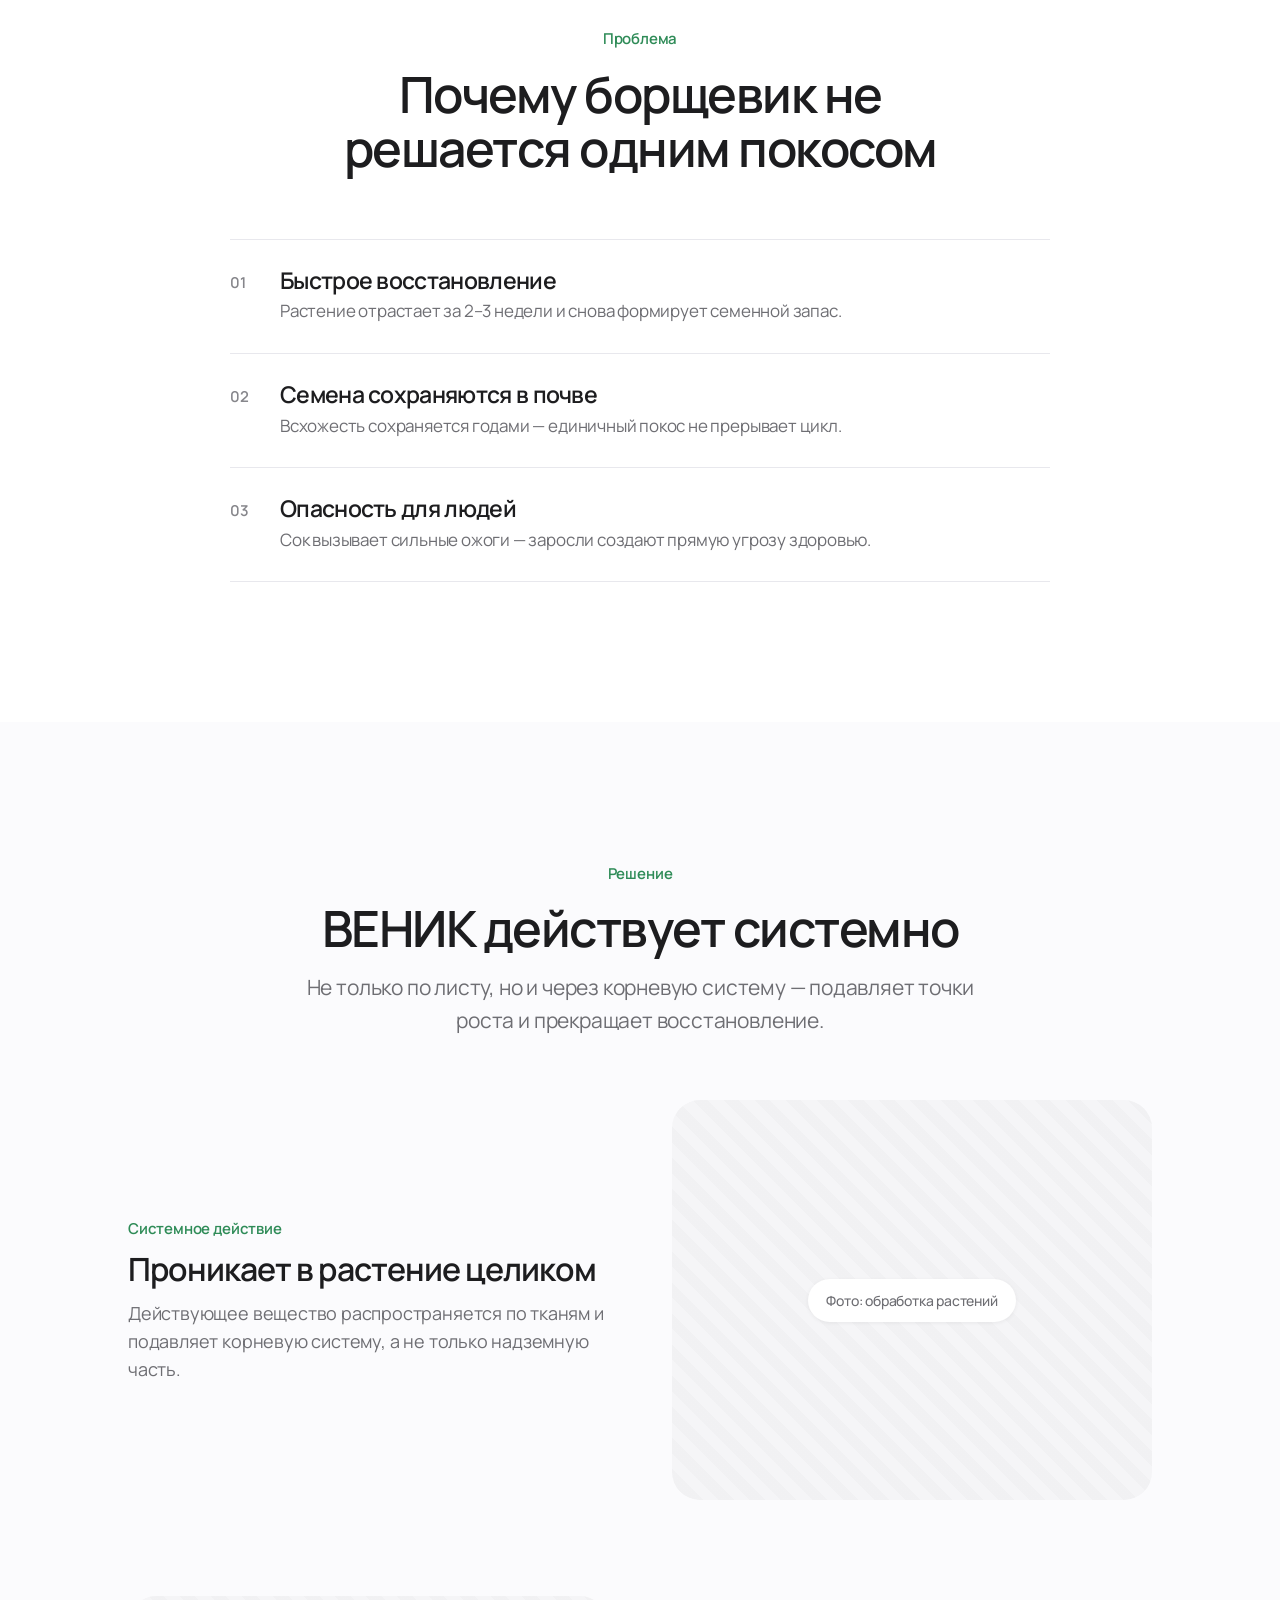
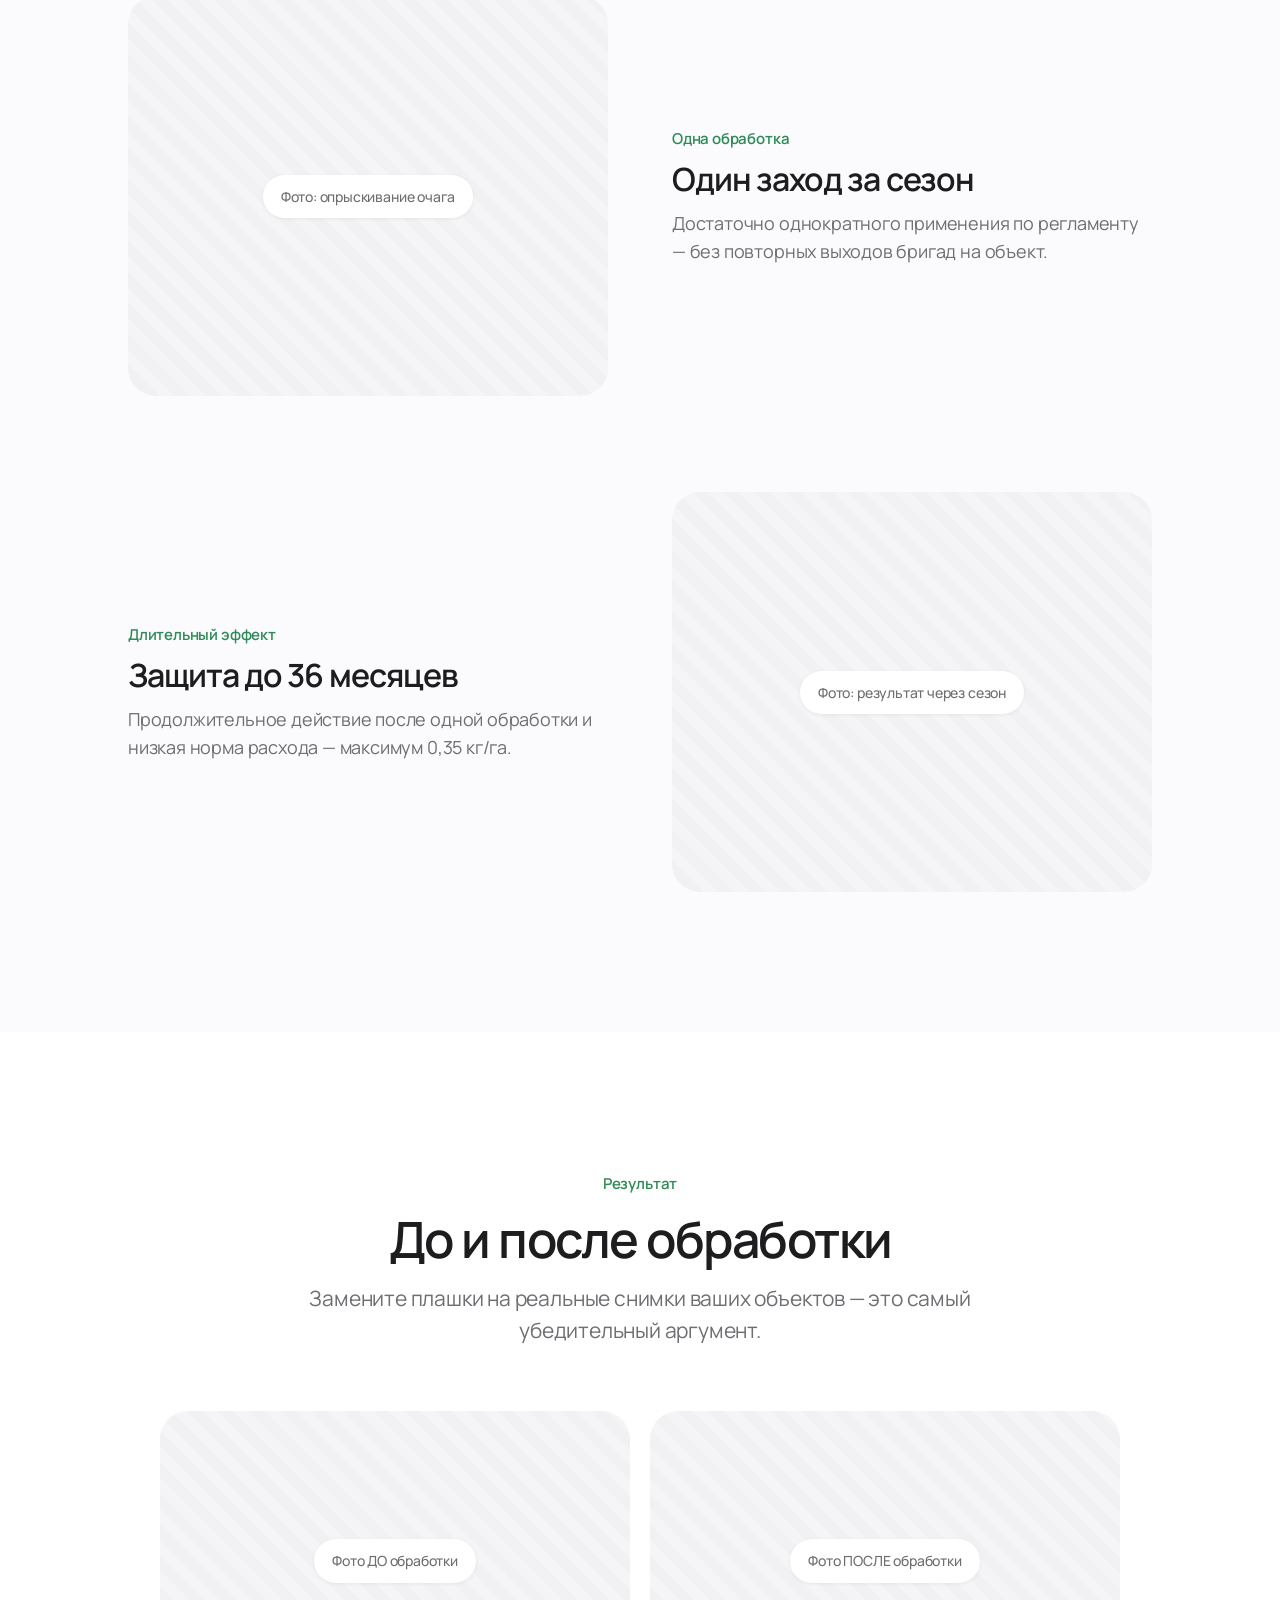
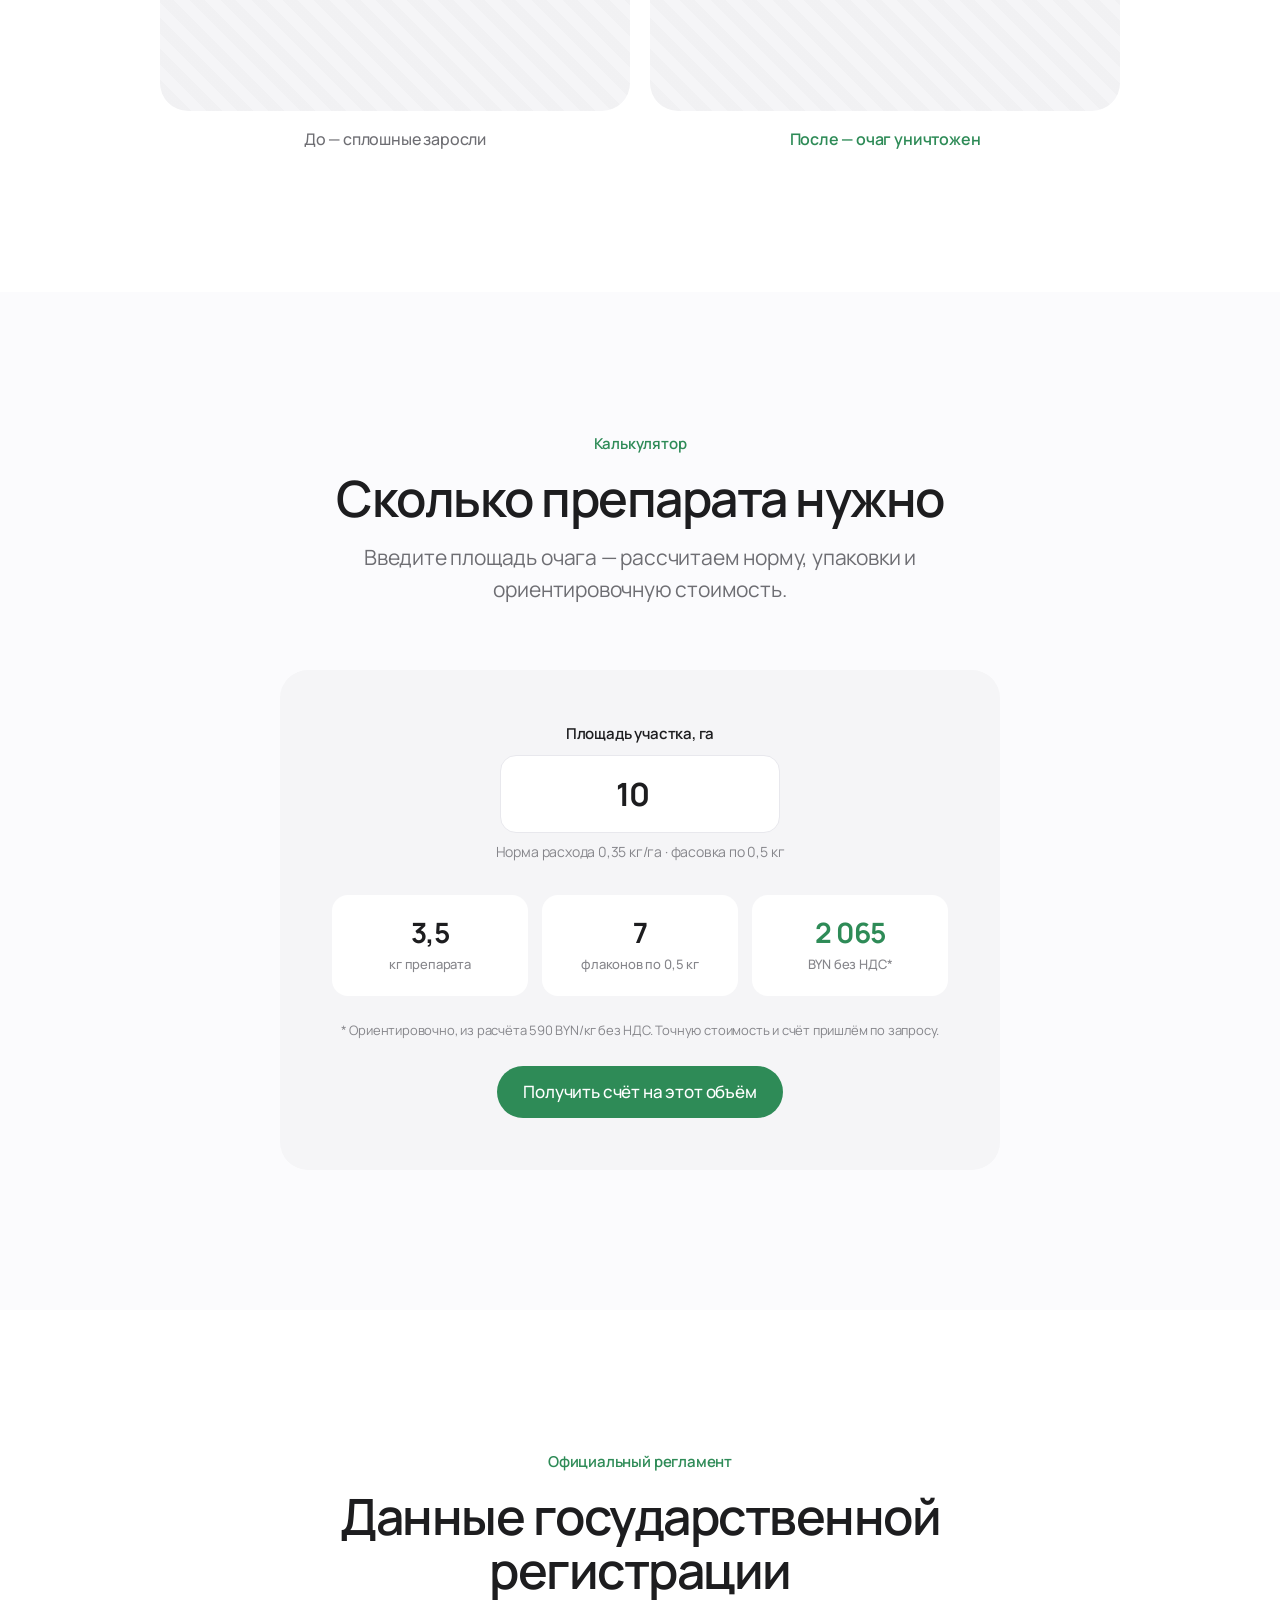
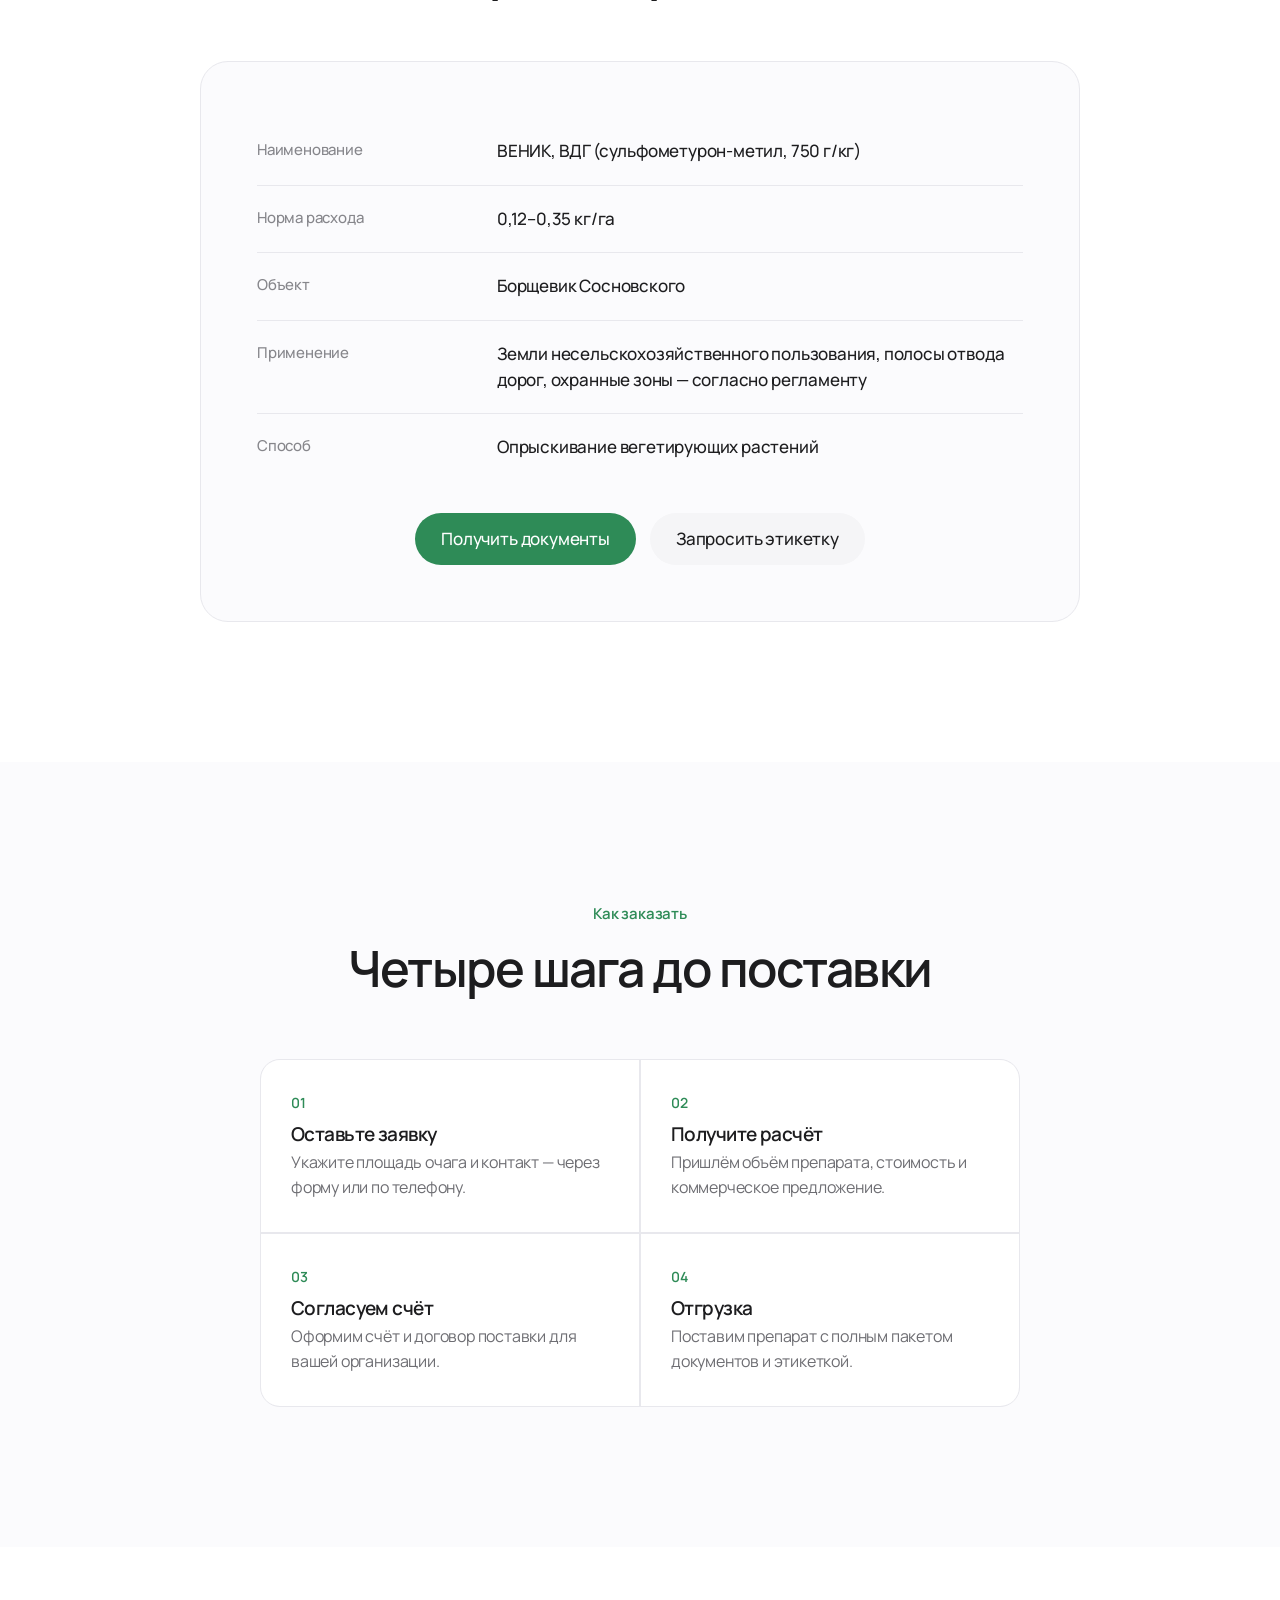
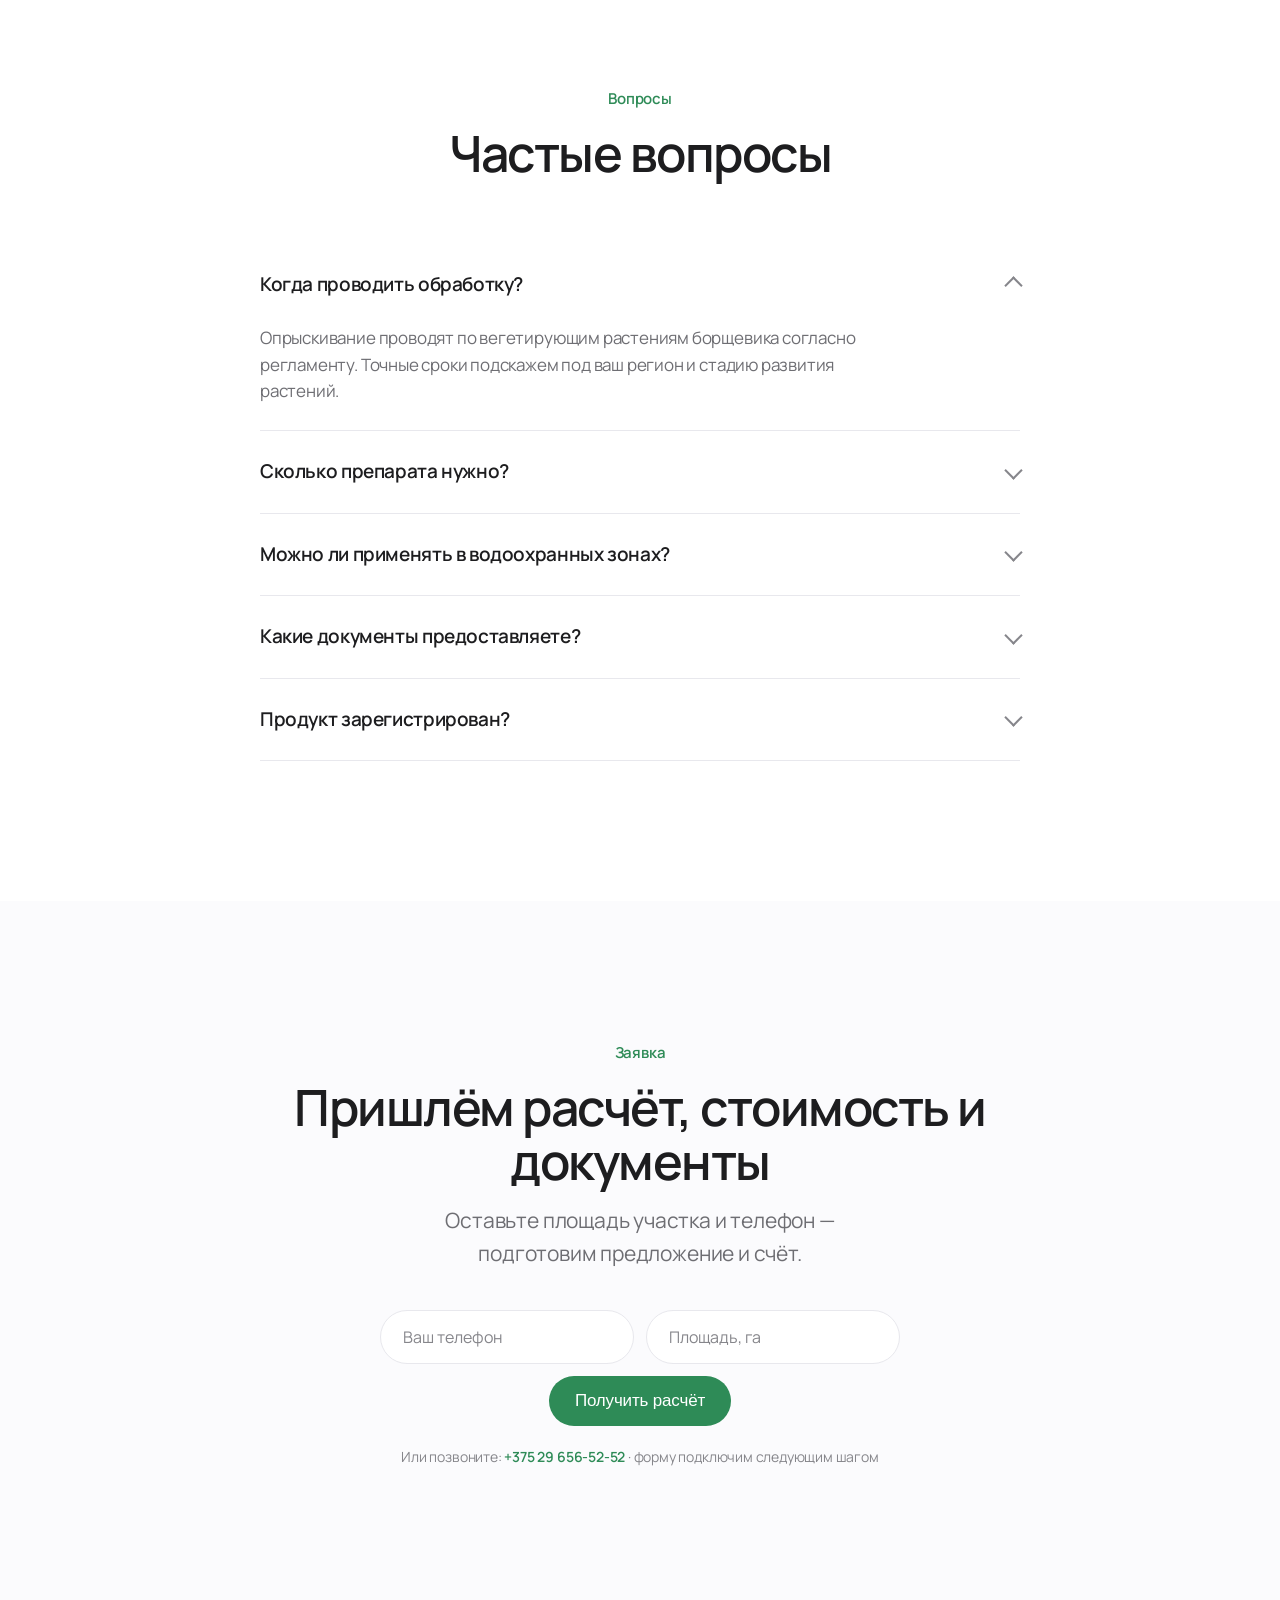
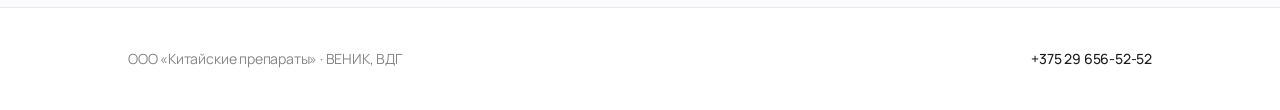
==== commit 5534862a: "Add files via upload" ====
--- a/index.html
+++ b/index.html
@@ -3,762 +3,244 @@
 <head>
 <meta charset="UTF-8">
 <meta name="viewport" content="width=device-width, initial-scale=1.0">
-<title>ВЕНИК, ВДГ — гербицид против борщевика Сосновского | Республика Беларусь</title>
-<meta name="description" content="ВЕНИК, ВДГ — зарегистрированный в Республике Беларусь гербицид сплошного действия против борщевика Сосновского. Одна обработка — защита до 36 месяцев. Расчёт количества и стоимости онлайн.">
+<title>ВЕНИК, ВДГ — гербицид против борщевика Сосновского</title>
+<meta name="description" content="ВЕНИК, ВДГ (сульфометурон-метил, 750 г/кг) — системный гербицид против борщевика Сосновского. Одна обработка за сезон, эффект до 36 месяцев.">
 <link rel="preconnect" href="https://fonts.googleapis.com">
 <link rel="preconnect" href="https://fonts.gstatic.com" crossorigin>
-<link href="https://fonts.googleapis.com/css2?family=Golos+Text:wght@400;500;600;700;800;900&family=IBM+Plex+Mono:wght@400;500;600&display=swap" rel="stylesheet">
+<link href="https://fonts.googleapis.com/css2?family=Manrope:wght@300;400;500;600;700&display=swap" rel="stylesheet">
 <style>
-:root{
-  --bg:#F7F7F4;
-  --card:#FFFFFF;
-  --ink:#111111;
-  --muted:#5E6368;
-  --line:#E5E7EA;
-  --lime:#B7D90A;
-  --graphite:#151515;
-  --dark:#101214;
-  --soft:#F1F3F4;
-  --radius:14px;
-}
-*{margin:0;padding:0;box-sizing:border-box}
-html{scroll-behavior:smooth}
-body{
-  font-family:'Golos Text',system-ui,sans-serif;
-  background:var(--bg);
-  color:var(--ink);
-  line-height:1.55;
-  -webkit-font-smoothing:antialiased;
-}
-.mono{font-family:'IBM Plex Mono',monospace}
-.wrap{max-width:1120px;margin:0 auto;padding:0 22px}
-a{color:inherit}
-img{max-width:100%;display:block}
-
-/* ---------- buttons ---------- */
-.btn{
-  display:inline-flex;
-  align-items:center;
-  justify-content:center;
-  gap:10px;
-  font-weight:700;
-  font-size:16px;
-  padding:15px 26px;
-  border-radius:12px;
-  text-decoration:none;
-  border:1.5px solid transparent;
-  transition:transform .16s ease, box-shadow .16s ease, background .16s ease;
-  cursor:pointer;
-}
-.btn:hover{transform:translateY(-1px)}
-.btn-lime{background:var(--lime);color:var(--ink)}
-.btn-lime:hover{box-shadow:0 6px 18px rgba(183,217,10,.4)}
-.btn-outline{background:transparent;color:var(--ink);border-color:#C9CDD2}
-.btn-outline:hover{border-color:var(--ink)}
-.btn-dark-outline{background:transparent;color:#fff;border-color:rgba(255,255,255,.3)}
-.btn-dark-outline:hover{border-color:#fff}
-
-/* ---------- header ---------- */
-.site-head{
-  background:rgba(247,247,244,.92);
-  backdrop-filter:blur(8px);
-  border-bottom:1px solid var(--line);
-  position:sticky;
-  top:0;
-  z-index:40;
-}
-.site-head .wrap{
-  display:flex;
-  align-items:center;
-  justify-content:space-between;
-  padding-top:14px;
-  padding-bottom:14px;
-}
-.brand{font-weight:900;font-size:19px;letter-spacing:.01em}
-.brand small{font-weight:600;color:var(--muted);font-size:13px;margin-left:8px}
-.head-phone{
-  font-family:'IBM Plex Mono',monospace;
-  font-weight:600;
-  font-size:16px;
-  text-decoration:none;
-  white-space:nowrap;
-}
-.head-phone:hover{color:#000;text-decoration:underline}
-
-/* ---------- hero ---------- */
-.hero{padding:64px 0 72px;overflow:hidden}
-.hero-grid{
-  display:grid;
-  grid-template-columns:1.05fr .95fr;
-  gap:48px;
-  align-items:center;
-}
-.eyebrow{
-  display:inline-block;
-  font-size:13px;
-  font-weight:700;
-  letter-spacing:.06em;
-  text-transform:uppercase;
-  background:var(--graphite);
-  color:var(--lime);
-  padding:7px 14px;
-  border-radius:100px;
-  margin-bottom:22px;
-}
-h1{
-  font-size:clamp(30px,4.6vw,50px);
-  font-weight:900;
-  line-height:1.1;
-  letter-spacing:-.015em;
-  margin-bottom:18px;
-}
-.hero-sub{
-  font-size:17px;
-  color:var(--muted);
-  max-width:56ch;
-  margin-bottom:30px;
-}
-.hero-cta{display:flex;gap:14px;flex-wrap:wrap;margin-bottom:32px}
-.chips{display:flex;flex-wrap:wrap;gap:10px}
-.chip{
-  background:var(--card);
-  border:1px solid var(--line);
-  border-radius:100px;
-  padding:8px 16px;
-  font-size:14px;
-  font-weight:600;
-  display:inline-flex;
-  align-items:center;
-  gap:8px;
-}
-.chip .dot{width:8px;height:8px;border-radius:50%;background:var(--lime);flex:none}
-.chip .mono{font-size:13.5px}
-.hero-photo{position:relative;display:flex;justify-content:center}
-.hero-photo img{
-  width:min(100%,440px);
-  height:auto;
-  filter:drop-shadow(0 24px 40px rgba(17,17,17,.16));
-}
-
-/* ---------- sections ---------- */
-section{padding:76px 0}
-.sec-soft{background:var(--soft)}
-.sec-label{
-  font-size:13px;
-  letter-spacing:.08em;
-  text-transform:uppercase;
-  font-weight:700;
-  color:var(--muted);
-  margin-bottom:12px;
-}
-.sec-label::before{
-  content:"";
-  display:inline-block;
-  width:22px;height:3px;
-  background:var(--lime);
-  border-radius:2px;
-  margin-right:10px;
-  vertical-align:middle;
-}
-h2{
-  font-size:clamp(25px,3.4vw,36px);
-  font-weight:800;
-  line-height:1.15;
-  letter-spacing:-.01em;
-  margin-bottom:16px;
-  max-width:26ch;
-}
-.sub{font-size:16.5px;color:var(--muted);max-width:62ch;margin-bottom:38px}
-
-/* ---------- audience ---------- */
-.aud-grid{display:grid;grid-template-columns:repeat(5,1fr);gap:14px}
-.aud-card{
-  background:var(--card);
-  border:1px solid var(--line);
-  border-radius:var(--radius);
-  padding:24px 20px;
-  font-size:15px;
-  font-weight:600;
-  line-height:1.4;
-}
-.aud-card .ic{
-  width:38px;height:38px;
-  border-radius:10px;
-  background:var(--soft);
-  display:flex;align-items:center;justify-content:center;
-  margin-bottom:14px;
-  color:var(--ink);
-}
-
-/* ---------- pain ---------- */
-.pain-grid{display:grid;grid-template-columns:repeat(3,1fr);gap:16px}
-.pain-card{
-  background:var(--card);
-  border:1px solid var(--line);
-  border-radius:var(--radius);
-  padding:28px 26px;
-}
-.pain-card h3{font-size:17.5px;font-weight:700;margin-bottom:10px}
-.pain-card p{font-size:15px;color:var(--muted)}
-
-/* ---------- solution (dark) ---------- */
-.solution{background:var(--dark);color:#F4F5F3}
-.solution .sec-label{color:#9AA0A6}
-.solution h2{color:#fff}
-.solution .sub{color:#B4B9BE}
-.sol-grid{display:grid;grid-template-columns:1fr 1fr;gap:16px}
-.sol-card{
-  background:#191C1F;
-  border:1px solid #26292D;
-  border-radius:var(--radius);
-  padding:28px 26px;
-}
-.sol-card .k{
-  font-family:'IBM Plex Mono',monospace;
-  color:var(--lime);
-  font-size:13px;
-  letter-spacing:.05em;
-  margin-bottom:12px;
-}
-.sol-card h3{font-size:18px;font-weight:700;margin-bottom:8px;color:#fff}
-.sol-card p{font-size:15px;color:#B4B9BE}
-.sol-stat{
-  margin-top:16px;
-  background:var(--lime);
-  color:var(--ink);
-  border-radius:var(--radius);
-  padding:28px 30px;
-  display:flex;
-  align-items:baseline;
-  gap:18px;
-  flex-wrap:wrap;
-}
-.sol-stat .num{
-  font-family:'IBM Plex Mono',monospace;
-  font-size:clamp(36px,5vw,52px);
-  font-weight:600;
-  line-height:1;
-}
-.sol-stat .cap{font-size:16px;font-weight:600;max-width:40ch}
-
-/* ---------- registry ---------- */
-.reg-card{
-  background:var(--card);
-  border:1px solid var(--line);
-  border-radius:var(--radius);
-  padding:36px;
-}
-.reg-card dl{
-  display:grid;
-  grid-template-columns:200px 1fr;
-  gap:14px 26px;
-  margin-bottom:28px;
-}
-.reg-card dt{color:var(--muted);font-size:15px;padding-top:1px}
-.reg-card dd{font-size:15.5px;font-weight:500}
-.reg-card dd.mono{font-size:15px}
-.reg-actions{display:flex;gap:12px;flex-wrap:wrap;border-top:1px solid var(--line);padding-top:24px}
-.reg-note{font-size:13.5px;color:var(--muted);margin-top:14px}
-
-/* ---------- calculator ---------- */
-.calc{background:var(--dark);color:#F4F5F3}
-.calc .sec-label{color:#9AA0A6}
-.calc h2{color:#fff}
-.calc .sub{color:#B4B9BE}
-.calc-box{
-  background:#191C1F;
-  border:1px solid #26292D;
-  border-radius:18px;
-  padding:36px;
-  display:grid;
-  grid-template-columns:1fr 1.25fr;
-  gap:42px;
-  align-items:center;
-}
-.calc-input label{display:block;font-size:14px;color:#9AA0A6;font-weight:600;margin-bottom:12px}
-.area-field{display:flex;align-items:baseline;gap:12px}
-.area-field input{
-  font-family:'IBM Plex Mono',monospace;
-  font-size:clamp(40px,6vw,58px);
-  font-weight:600;
-  background:transparent;
-  border:none;
-  border-bottom:3px solid #3A3E43;
-  color:#fff;
-  width:100%;
-  max-width:210px;
-  padding:0 0 6px;
-  outline:none;
-  transition:border-color .2s;
-}
-.area-field input:focus{border-color:var(--lime)}
-.area-field input::-webkit-outer-spin-button,
-.area-field input::-webkit-inner-spin-button{-webkit-appearance:none;margin:0}
-.area-field input[type=number]{-moz-appearance:textfield}
-.area-field .unit{font-size:20px;color:#9AA0A6;font-weight:600}
-.calc-hint{font-size:13.5px;color:#7E858C;margin-top:16px;max-width:32ch}
-.calc-out{display:grid;grid-template-columns:1fr 1fr;gap:14px}
-.out-cell{
-  background:#101214;
-  border:1px solid #26292D;
-  border-radius:12px;
-  padding:20px 22px;
-}
-.out-cell .v{
-  font-family:'IBM Plex Mono',monospace;
-  font-size:clamp(26px,3.2vw,34px);
-  font-weight:600;
-  color:#fff;
-  line-height:1.1;
-}
-.out-cell .v small{font-size:.5em;font-weight:500;color:#9AA0A6}
-.out-cell .k{font-size:13.5px;color:#9AA0A6;margin-top:6px}
-.out-cell.total{grid-column:1/-1;background:var(--lime);border-color:var(--lime)}
-.out-cell.total .v{color:var(--ink)}
-.out-cell.total .v small{color:#3d430a}
-.out-cell.total .k{color:#3d430a}
-.calc-cta{grid-column:1/-1}
-.calc-cta .btn{width:100%;font-size:17px}
-
-/* ---------- steps ---------- */
-.steps{display:grid;grid-template-columns:repeat(4,1fr);gap:16px}
-.step{
-  background:var(--card);
-  border:1px solid var(--line);
-  border-radius:var(--radius);
-  padding:26px 24px;
-}
-.step .n{
-  font-family:'IBM Plex Mono',monospace;
-  font-weight:600;
-  font-size:14px;
-  color:var(--ink);
-  background:var(--lime);
-  width:34px;height:34px;
-  border-radius:10px;
-  display:flex;align-items:center;justify-content:center;
-  margin-bottom:16px;
-}
-.step h3{font-size:16.5px;font-weight:700;margin-bottom:6px}
-.step p{font-size:14.5px;color:var(--muted)}
-
-/* ---------- FAQ ---------- */
-.faq{max-width:780px}
-.faq details{
-  background:var(--card);
-  border:1px solid var(--line);
-  border-radius:var(--radius);
-  margin-bottom:12px;
-  overflow:hidden;
-}
-.faq summary{
-  list-style:none;
-  cursor:pointer;
-  padding:20px 24px;
-  font-weight:700;
-  font-size:16px;
-  display:flex;
-  justify-content:space-between;
-  align-items:center;
-  gap:16px;
-}
-.faq summary::-webkit-details-marker{display:none}
-.faq summary::after{
-  content:"+";
-  font-family:'IBM Plex Mono',monospace;
-  font-size:20px;
-  color:var(--muted);
-  flex:none;
-  transition:transform .2s;
-}
-.faq details[open] summary::after{transform:rotate(45deg)}
-.faq .a{padding:0 24px 22px;font-size:15px;color:var(--muted);max-width:64ch}
-
-/* ---------- final CTA ---------- */
-.final{background:var(--dark);color:#fff;padding:88px 0}
-.final-inner{text-align:center;max-width:760px;margin:0 auto}
-.final h2{color:#fff;margin-left:auto;margin-right:auto}
-.final .sub{color:#B4B9BE;margin-left:auto;margin-right:auto}
-.final-cta{display:flex;gap:14px;justify-content:center;flex-wrap:wrap}
-.final .phone-note{
-  font-family:'IBM Plex Mono',monospace;
-  color:#9AA0A6;
-  font-size:15px;
-  margin-top:22px;
-}
-.final .phone-note a{color:#fff;text-decoration:none}
-.final .phone-note a:hover{text-decoration:underline}
-
-/* ---------- footer ---------- */
-footer{
-  background:var(--graphite);
-  color:#9AA0A6;
-  font-size:14px;
-  padding:40px 0 48px;
-  border-top:1px solid #26292D;
-}
-footer .wrap{display:flex;justify-content:space-between;gap:28px;flex-wrap:wrap}
-footer strong{color:#E8EAE6}
-footer a{color:#E8EAE6;text-decoration:none}
-footer a:hover{text-decoration:underline}
-footer .safety{max-width:46ch;font-size:13px;color:#7E858C;margin-top:10px}
-
-/* ---------- sticky mobile call ---------- */
-.sticky-call{display:none;position:fixed;left:12px;right:12px;bottom:12px;z-index:50}
-.sticky-call a{
-  display:flex;align-items:center;justify-content:center;gap:10px;
-  background:var(--lime);color:var(--ink);
-  text-decoration:none;font-weight:800;font-size:16.5px;
-  padding:15px;border-radius:12px;
-  box-shadow:0 10px 26px rgba(17,17,17,.3);
-}
-
-@media(prefers-reduced-motion:reduce){
-  *{transition:none!important;animation:none!important}
-  html{scroll-behavior:auto}
-}
-@media(max-width:960px){
-  .hero-grid{grid-template-columns:1fr;gap:36px}
-  .hero-photo{order:-1}
-  .hero-photo img{width:min(72%,340px)}
-  .aud-grid{grid-template-columns:repeat(2,1fr)}
-  .pain-grid,.sol-grid{grid-template-columns:1fr}
-  .steps{grid-template-columns:repeat(2,1fr)}
-  .calc-box{grid-template-columns:1fr;padding:26px 22px;gap:30px}
-  .reg-card{padding:26px 22px}
-  .reg-card dl{grid-template-columns:1fr;gap:4px 0}
-  .reg-card dt{margin-top:14px}
-  section{padding:58px 0}
-  .hero{padding:36px 0 56px}
-  .sticky-call{display:block}
-  footer{padding-bottom:100px}
-}
-@media(max-width:520px){
-  .steps{grid-template-columns:1fr}
-  .hero-cta .btn{width:100%}
-  .final-cta .btn{width:100%}
-}
+  :root{
+    --ink:#1D1D1F;--ink-2:#6E6E73;--ink-3:#86868B;
+    --bg:#FFFFFF;--bg-2:#F5F5F7;--bg-3:#FBFBFD;--line:#E8E8ED;
+    --green:#2E8B57;--green-soft:#EAF5EF;--accent:#1D6F42;
+    --radius:20px;--radius-lg:28px;--maxw:1080px;--sp:clamp(72px,11vw,140px);
+  }
+  *{box-sizing:border-box;margin:0;padding:0}
+  html{scroll-behavior:smooth;-webkit-text-size-adjust:100%}
+  body{font-family:'Manrope',-apple-system,BlinkMacSystemFont,'Segoe UI',sans-serif;color:var(--ink);background:var(--bg);font-size:19px;line-height:1.55;font-weight:400;-webkit-font-smoothing:antialiased;letter-spacing:-.01em}
+  h1,h2,h3{font-weight:600;line-height:1.08;letter-spacing:-.03em;color:var(--ink)}
+  h1{font-size:clamp(38px,6.5vw,68px);font-weight:700}
+  h2{font-size:clamp(30px,5vw,50px)}
+  h3{font-size:clamp(19px,2.2vw,23px);font-weight:600}
+  p{color:var(--ink-2);font-weight:400}
+  a{color:inherit;text-decoration:none}
+  img{max-width:100%;display:block}
+  .wrap{max-width:var(--maxw);margin:0 auto;padding:0 clamp(22px,5vw,28px)}
+  .narrow{max-width:760px;margin:0 auto}
+  section{padding:var(--sp) 0}
+  .photo{position:relative;background:var(--bg-2);border-radius:var(--radius-lg);display:flex;align-items:center;justify-content:center;color:var(--ink-3);font-size:14px;font-weight:500;text-align:center;min-height:240px;overflow:hidden}
+  .photo::before{content:"";position:absolute;inset:0;background:repeating-linear-gradient(45deg,transparent,transparent 11px,rgba(0,0,0,.015) 11px,rgba(0,0,0,.015) 22px)}
+  .photo span{position:relative;z-index:2;padding:11px 18px;background:#fff;border-radius:100px;box-shadow:0 1px 4px rgba(0,0,0,.06);color:var(--ink-2)}
+  .btn{display:inline-flex;align-items:center;justify-content:center;gap:8px;font-weight:500;font-size:17px;padding:13px 26px;border-radius:100px;cursor:pointer;border:none;transition:opacity .2s,background .2s,transform .2s;min-height:50px;letter-spacing:-.01em}
+  .btn-primary{background:var(--green);color:#fff}
+  .btn-primary:hover{background:var(--accent)}
+  .btn-primary:active{transform:scale(.98)}
+  .btn-soft{background:var(--bg-2);color:var(--ink)}
+  .btn-soft:hover{background:#EBEBF0}
+  .btn-link{background:none;color:var(--green);padding:13px 8px;font-weight:500}
+  .btn-link:hover{opacity:.7}
+  .btn-link svg{transition:transform .2s}
+  .btn-link:hover svg{transform:translateX(3px)}
+  .kicker{display:block;font-size:15px;font-weight:600;color:var(--green);margin-bottom:16px}
+  header{position:sticky;top:0;z-index:50;background:rgba(255,255,255,.72);backdrop-filter:saturate(180%) blur(20px);border-bottom:1px solid rgba(0,0,0,.04)}
+  .nav{display:flex;align-items:center;justify-content:space-between;height:56px}
+  .logo{font-weight:700;font-size:21px;letter-spacing:-.03em}
+  .logo small{font-weight:400;font-size:12px;color:var(--ink-3);margin-left:5px}
+  .nav-phone{font-weight:500;font-size:15px;color:var(--ink)}
+  .nav-phone:hover{color:var(--green)}
+  .hero{padding:clamp(56px,9vw,96px) 0 0;text-align:center}
+  .hero h1{margin-bottom:24px;max-width:16ch;margin-left:auto;margin-right:auto}
+  .hero .lead{font-size:clamp(20px,2.6vw,26px);color:var(--ink-2);max-width:30ch;margin:0 auto 20px;font-weight:400;letter-spacing:-.02em}
+  .hero .meta{font-size:16px;color:var(--ink-3);margin-bottom:36px}
+  .hero-cta{display:flex;flex-wrap:wrap;gap:14px;justify-content:center;margin-bottom:clamp(48px,7vw,72px)}
+  .hero-photo{min-height:clamp(320px,46vw,560px);border-radius:0;margin-top:8px}
+  @media(min-width:900px){.hero-photo{border-radius:var(--radius-lg)}}
+  .stats{border-top:1px solid var(--line);border-bottom:1px solid var(--line);background:var(--bg-3)}
+  .stats .wrap{display:grid;grid-template-columns:repeat(3,1fr)}
+  .stat{text-align:center;padding:clamp(32px,5vw,52px) 16px;position:relative}
+  .stat+.stat::before{content:"";position:absolute;left:0;top:28%;bottom:28%;width:1px;background:var(--line)}
+  .stat b{display:block;font-size:clamp(30px,4.5vw,46px);font-weight:700;letter-spacing:-.03em;color:var(--ink)}
+  .stat small{display:block;font-size:14px;color:var(--ink-3);margin-top:6px;font-weight:500}
+  .head{text-align:center;max-width:680px;margin:0 auto clamp(44px,6vw,64px)}
+  .head h2{margin-bottom:16px}
+  .head p{font-size:clamp(18px,2.2vw,21px);color:var(--ink-2)}
+  .prob{display:grid;max-width:820px;margin:0 auto}
+  .prob-item{display:flex;gap:22px;align-items:flex-start;padding:28px 0;border-top:1px solid var(--line)}
+  .prob-item:last-child{border-bottom:1px solid var(--line)}
+  .prob-num{flex:none;font-size:15px;font-weight:600;color:var(--ink-3);width:28px;padding-top:3px}
+  .prob-item h3{margin-bottom:6px}
+  .prob-item p{font-size:17px}
+  .feature{display:grid;gap:36px;align-items:center;margin-bottom:clamp(56px,8vw,96px)}
+  .feature:last-child{margin-bottom:0}
+  @media(min-width:860px){.feature{grid-template-columns:1fr 1fr;gap:64px}.feature.rev .ftext{order:2}}
+  .ftext .kicker{margin-bottom:12px}
+  .ftext h3{font-size:clamp(24px,3vw,32px);margin-bottom:14px}
+  .ftext p{font-size:18px}
+  .fphoto{min-height:clamp(280px,34vw,400px)}
+  .ba{display:grid;gap:20px;max-width:960px;margin:0 auto}
+  @media(min-width:720px){.ba{grid-template-columns:1fr 1fr}}
+  .ba-cap{text-align:center;margin-top:16px;font-size:16px;font-weight:500;color:var(--ink-2)}
+  .ba-cap b{color:var(--green);font-weight:600}
+  .calc{background:var(--bg-2);border-radius:var(--radius-lg);padding:clamp(30px,5vw,52px);max-width:720px;margin:0 auto}
+  .calc label{display:block;font-size:15px;font-weight:600;color:var(--ink);margin-bottom:10px;text-align:center}
+  .calc-input{max-width:280px;margin:0 auto 8px}
+  .calc-input input{width:100%;text-align:center;font-size:32px;font-weight:700;color:var(--ink);padding:16px;border:1.5px solid var(--line);border-radius:16px;background:#fff;font-family:inherit;letter-spacing:-.02em;transition:border-color .2s,box-shadow .2s}
+  .calc-input input:focus{outline:none;border-color:var(--green);box-shadow:0 0 0 4px var(--green-soft)}
+  .calc-note{text-align:center;font-size:14px;color:var(--ink-3);margin-bottom:32px}
+  .calc-out{display:grid;grid-template-columns:repeat(3,1fr);gap:14px}
+  @media(max-width:540px){.calc-out{grid-template-columns:1fr}}
+  .calc-cell{background:#fff;border-radius:16px;padding:22px 16px;text-align:center}
+  .calc-cell b{display:block;font-size:28px;font-weight:700;letter-spacing:-.03em;color:var(--ink);line-height:1.1}
+  .calc-cell.hl b{color:var(--green)}
+  .calc-cell small{display:block;font-size:13px;color:var(--ink-3);margin-top:6px;font-weight:500}
+  .calc-foot{text-align:center;font-size:13px;color:var(--ink-3);margin-top:24px}
+  .calc-cta{text-align:center;margin-top:26px}
+  .reg{background:var(--bg-3);border:1px solid var(--line);border-radius:var(--radius-lg);padding:clamp(30px,5vw,56px);max-width:880px;margin:0 auto}
+  .reg-row{display:grid;grid-template-columns:minmax(160px,220px) 1fr;gap:20px;padding:20px 0;border-top:1px solid var(--line)}
+  .reg-row:first-child{border-top:none}
+  @media(max-width:600px){.reg-row{grid-template-columns:1fr;gap:4px}}
+  .reg-k{font-size:15px;color:var(--ink-3);font-weight:500}
+  .reg-v{font-size:17px;color:var(--ink);font-weight:500}
+  .reg-cta{margin-top:32px;display:flex;flex-wrap:wrap;gap:14px;justify-content:center}
+  .steps{display:grid;gap:2px;max-width:760px;margin:0 auto;background:var(--line);border-radius:var(--radius);overflow:hidden;border:1px solid var(--line)}
+  @media(min-width:680px){.steps{grid-template-columns:repeat(2,1fr)}}
+  .step{background:#fff;padding:32px 30px}
+  .step .n{font-size:14px;font-weight:600;color:var(--green);margin-bottom:10px}
+  .step h3{font-size:19px;margin-bottom:6px}
+  .step p{font-size:16px}
+  .faq{max-width:760px;margin:0 auto}
+  details{border-bottom:1px solid var(--line)}
+  summary{cursor:pointer;padding:26px 0;font-weight:600;font-size:19px;color:var(--ink);list-style:none;display:flex;justify-content:space-between;align-items:center;gap:20px;letter-spacing:-.02em}
+  summary::-webkit-details-marker{display:none}
+  summary::after{content:"";flex:none;width:11px;height:11px;border-right:2px solid var(--ink-3);border-bottom:2px solid var(--ink-3);transform:rotate(45deg);transition:transform .2s;margin-top:-4px}
+  details[open] summary::after{transform:rotate(-135deg);margin-top:2px}
+  details p{padding:0 0 26px;font-size:17px;max-width:64ch}
+  .final{text-align:center}
+  .final h2{margin-bottom:16px}
+  .final p{font-size:clamp(18px,2.2vw,21px);margin-bottom:40px;max-width:30ch;margin-left:auto;margin-right:auto}
+  .final-form{display:flex;flex-wrap:wrap;gap:12px;justify-content:center;max-width:520px;margin:0 auto}
+  .final-form input{flex:1;min-width:190px;padding:15px 22px;border-radius:100px;border:1.5px solid var(--line);background:#fff;font-size:16px;font-family:inherit;color:var(--ink)}
+  .final-form input:focus{outline:none;border-color:var(--green);box-shadow:0 0 0 4px var(--green-soft)}
+  .final-form input::placeholder{color:var(--ink-3)}
+  .final-note{margin-top:20px;font-size:14px;color:var(--ink-3)}
+  .final-note a{color:var(--green);font-weight:600}
+  footer{border-top:1px solid var(--line);padding:40px 0;font-size:14px;color:var(--ink-3)}
+  .foot{display:flex;flex-wrap:wrap;gap:20px;justify-content:space-between;align-items:center}
+  .foot a{color:var(--ink);font-weight:500}
+  .sticky{position:fixed;left:16px;right:16px;bottom:16px;z-index:60;display:none}
+  .sticky .btn{width:100%;box-shadow:0 6px 20px rgba(46,139,87,.3)}
+  @media(max-width:720px){.sticky{display:block}body{padding-bottom:86px}}
+  @media(prefers-reduced-motion:reduce){*{transition:none!important;scroll-behavior:auto!important}}
 </style>
 </head>
 <body>
-
-<header class="site-head">
+<header><div class="wrap nav"><div class="logo">ВЕНИК<small>ВДГ</small></div><a class="nav-phone" href="tel:+375296565252">+375 29 656-52-52</a></div></header>
+<section class="hero">
   <div class="wrap">
-    <div class="brand">ВЕНИК<small>ВДГ · гербицид сплошного действия</small></div>
-    <a class="head-phone" href="tel:+375296565252">+375 29 656-52-52</a>
-  </div>
-</header>
-
-<section class="hero">
-  <div class="wrap hero-grid">
-    <div>
-      <span class="eyebrow">Для организаций Республики Беларусь</span>
-      <h1>Гербицид против борщевика Сосновского для профессионального применения</h1>
-      <p class="hero-sub">ВЕНИК, ВДГ — зарегистрированный гербицид сплошного действия для несельскохозяйственных земель и населённых пунктов. Подходит для борьбы с борщевиком Сосновского, золотарником канадским и другими сорняками по официальному регламенту.</p>
-      <div class="hero-cta">
-        <a class="btn btn-lime" href="#calc">Рассчитать количество</a>
-        <a class="btn btn-outline" href="tel:+375296565252">Получить коммерческое предложение</a>
-      </div>
-      <div class="chips">
-        <span class="chip"><span class="dot"></span><span class="mono">0,12–0,35 кг/га</span></span>
-        <span class="chip"><span class="dot"></span>Фасовка 0,5 кг</span>
-        <span class="chip"><span class="dot"></span><span class="mono">590 BYN/кг</span>&nbsp;без НДС</span>
-        <span class="chip"><span class="dot"></span>Госрегистрация в РБ</span>
-      </div>
+    <span class="kicker">Для организаций Республики Беларусь</span>
+    <h1>Гербицид против борщевика Сосновского</h1>
+    <p class="lead">Системное решение для профессионального применения.</p>
+    <p class="meta">Сульфометурон-метил, 750 г/кг · одна обработка за сезон</p>
+    <div class="hero-cta">
+      <a class="btn btn-primary" href="#calc">Рассчитать и получить счёт</a>
+      <a class="btn btn-link" href="tel:+375296565252">Позвонить <svg width="16" height="16" fill="none" stroke="currentColor" stroke-width="2" viewBox="0 0 24 24"><path stroke-linecap="round" stroke-linejoin="round" d="M13.5 4.5L21 12m0 0l-7.5 7.5M21 12H3"/></svg></a>
     </div>
-    <div class="hero-photo">
-      <img src="venik-bottle.jpg" alt="Флакон гербицида ВЕНИК, ВДГ" width="1120" height="1400" fetchpriority="high">
+  </div>
+  <div class="wrap"><div class="photo hero-photo"><span>Фото: заросли борщевика на участке</span></div></div>
+</section>
+<section class="stats" style="padding:0"><div class="wrap">
+  <div class="stat"><b>750 г/кг</b><small>сульфометурон-метил</small></div>
+  <div class="stat"><b>до 36 мес.</b><small>защитный эффект</small></div>
+  <div class="stat"><b>1 раз</b><small>обработка за сезон</small></div>
+</div></section>
+<section><div class="wrap">
+  <div class="head"><span class="kicker">Проблема</span><h2>Почему борщевик не решается одним покосом</h2></div>
+  <div class="prob">
+    <div class="prob-item"><div class="prob-num">01</div><div><h3>Быстрое восстановление</h3><p>Растение отрастает за 2–3 недели и снова формирует семенной запас.</p></div></div>
+    <div class="prob-item"><div class="prob-num">02</div><div><h3>Семена сохраняются в почве</h3><p>Всхожесть сохраняется годами — единичный покос не прерывает цикл.</p></div></div>
+    <div class="prob-item"><div class="prob-num">03</div><div><h3>Опасность для людей</h3><p>Сок вызывает сильные ожоги — заросли создают прямую угрозу здоровью.</p></div></div>
+  </div>
+</div></section>
+<section style="background:var(--bg-3)"><div class="wrap">
+  <div class="head"><span class="kicker">Решение</span><h2>ВЕНИК действует системно</h2><p>Не только по листу, но и через корневую систему — подавляет точки роста и прекращает восстановление.</p></div>
+  <div class="feature"><div class="ftext"><span class="kicker">Системное действие</span><h3>Проникает в растение целиком</h3><p>Действующее вещество распространяется по тканям и подавляет корневую систему, а не только надземную часть.</p></div><div class="photo fphoto"><span>Фото: обработка растений</span></div></div>
+  <div class="feature rev"><div class="ftext"><span class="kicker">Одна обработка</span><h3>Один заход за сезон</h3><p>Достаточно однократного применения по регламенту — без повторных выходов бригад на объект.</p></div><div class="photo fphoto"><span>Фото: опрыскивание очага</span></div></div>
+  <div class="feature"><div class="ftext"><span class="kicker">Длительный эффект</span><h3>Защита до 36 месяцев</h3><p>Продолжительное действие после одной обработки и низкая норма расхода — максимум 0,35 кг/га.</p></div><div class="photo fphoto"><span>Фото: результат через сезон</span></div></div>
+</div></section>
+<section><div class="wrap">
+  <div class="head"><span class="kicker">Результат</span><h2>До и после обработки</h2><p>Замените плашки на реальные снимки ваших объектов — это самый убедительный аргумент.</p></div>
+  <div class="ba">
+    <div><div class="photo" style="min-height:300px"><span>Фото ДО обработки</span></div><div class="ba-cap">До — сплошные заросли</div></div>
+    <div><div class="photo" style="min-height:300px"><span>Фото ПОСЛЕ обработки</span></div><div class="ba-cap"><b>После — очаг уничтожен</b></div></div>
+  </div>
+</div></section>
+<section id="calc" style="background:var(--bg-3)"><div class="wrap">
+  <div class="head"><span class="kicker">Калькулятор</span><h2>Сколько препарата нужно</h2><p>Введите площадь очага — рассчитаем норму, упаковки и ориентировочную стоимость.</p></div>
+  <div class="calc">
+    <label for="area">Площадь участка, га</label>
+    <div class="calc-input"><input id="area" type="number" min="0" step="0.1" value="10" inputmode="decimal"></div>
+    <div class="calc-note">Норма расхода 0,35 кг/га · фасовка по 0,5 кг</div>
+    <div class="calc-out">
+      <div class="calc-cell"><b id="out-kg">3,5</b><small>кг препарата</small></div>
+      <div class="calc-cell"><b id="out-bottles">7</b><small>флаконов по 0,5 кг</small></div>
+      <div class="calc-cell hl"><b id="out-price">2 065</b><small>BYN без НДС*</small></div>
     </div>
-  </div>
-</section>
-
-<section class="sec-soft">
-  <div class="wrap">
-    <div class="sec-label">Для кого</div>
-    <h2>Кому подходит ВЕНИК</h2>
-    <div class="aud-grid">
-      <div class="aud-card">
-        <div class="ic"><svg width="20" height="20" viewBox="0 0 24 24" fill="none" stroke="currentColor" stroke-width="1.8" stroke-linecap="round" stroke-linejoin="round"><path d="M3 21h18M5 21V7l7-4 7 4v14M9 21v-6h6v6"/></svg></div>
-        Коммунальные службы
-      </div>
-      <div class="aud-card">
-        <div class="ic"><svg width="20" height="20" viewBox="0 0 24 24" fill="none" stroke="currentColor" stroke-width="1.8" stroke-linecap="round" stroke-linejoin="round"><path d="M3 21h18M6 21V4h12v17M10 8h4M10 12h4M10 16h4"/></svg></div>
-        Сельисполкомы
-      </div>
-      <div class="aud-card">
-        <div class="ic"><svg width="20" height="20" viewBox="0 0 24 24" fill="none" stroke="currentColor" stroke-width="1.8" stroke-linecap="round" stroke-linejoin="round"><path d="M4 19 19 4M7 4h12v12M4 12l8 8"/></svg></div>
-        Железные и автомобильные дороги
-      </div>
-      <div class="aud-card">
-        <div class="ic"><svg width="20" height="20" viewBox="0 0 24 24" fill="none" stroke="currentColor" stroke-width="1.8" stroke-linecap="round" stroke-linejoin="round"><path d="M2 20h20M4 20V9l4-2v13M12 20V5l6 3v12"/></svg></div>
-        Промышленные объекты
-      </div>
-      <div class="aud-card">
-        <div class="ic"><svg width="20" height="20" viewBox="0 0 24 24" fill="none" stroke="currentColor" stroke-width="1.8" stroke-linecap="round" stroke-linejoin="round"><path d="M12 22s8-4.5 8-11a8 8 0 1 0-16 0c0 6.5 8 11 8 11z"/><circle cx="12" cy="11" r="3"/></svg></div>
-        Землевладельцы и арендаторы
-      </div>
-    </div>
-  </div>
-</section>
-
-<section>
-  <div class="wrap">
-    <div class="sec-label">Проблема</div>
-    <h2>Почему проблема не решается одним покосом</h2>
-    <div class="pain-grid">
-      <div class="pain-card">
-        <h3>Растение быстро восстанавливается</h3>
-        <p>После скашивания борщевик отрастает за 2–3 недели, и обработку приходится повторять весь сезон.</p>
-      </div>
-      <div class="pain-card">
-        <h3>Семенной запас сохраняется</h3>
-        <p>Семена в почве сохраняют всхожесть годами — территория зарастает снова даже после «чистого» сезона.</p>
-      </div>
-      <div class="pain-card">
-        <h3>Заросли опасны для людей</h3>
-        <p>Сок борщевика вызывает тяжёлые ожоги. Ответственность за инциденты на территории несёт землепользователь.</p>
-      </div>
-    </div>
-  </div>
-</section>
-
-<section class="solution">
-  <div class="wrap">
-    <div class="sec-label">Решение</div>
-    <h2>Почему ВЕНИК — системное решение</h2>
-    <div class="sol-grid">
-      <div class="sol-card">
-        <div class="k">01 · Действующее вещество</div>
-        <h3>Сульфометурон-метил, 750 г/кг</h3>
-        <p>Гербицид сплошного действия: работает против однолетних и многолетних злаковых и двудольных сорняков.</p>
-      </div>
-      <div class="sol-card">
-        <div class="k">02 · Двойной механизм</div>
-        <h3>Через листья и через почву</h3>
-        <p>Уничтожает вегетирующие растения и создаёт почвенный экран, который блокирует прорастание семян.</p>
-      </div>
-      <div class="sol-card">
-        <div class="k">03 · Кратность</div>
-        <h3>Одна обработка за сезон</h3>
-        <p>Кратность обработок по официальному регламенту — 1. Без повторных выездов техники и бригад.</p>
-      </div>
-      <div class="sol-card">
-        <div class="k">04 · Экономика</div>
-        <h3>Низкая норма расхода</h3>
-        <p>Максимум 0,35 кг на гектар. Компактная фасовка — проще логистика, хранение и точная дозировка.</p>
-      </div>
-    </div>
-    <div class="sol-stat">
-      <span class="num">до 36 мес.</span>
-      <span class="cap">защита территории после одной обработки — семенной запас борщевика не всходит</span>
-    </div>
-  </div>
-</section>
-
-<section id="reglament">
-  <div class="wrap">
-    <div class="sec-label">Официальный регламент</div>
-    <h2>Данные государственной регистрации</h2>
-    <p class="sub">Формулировки приведены дословно по Государственному реестру средств защиты растений и удобрений Республики Беларусь.</p>
-    <div class="reg-card">
-      <dl>
-        <dt>Препарат</dt>
-        <dd>ВЕНИК, ВДГ (сульфометурон-метил, 750 г/кг)</dd>
-        <dt>Норма расхода</dt>
-        <dd class="mono">0,12–0,35</dd>
-        <dt>Где применяется</dt>
-        <dd>Земли несельскохозяйственного пользования (трассы газо- и нефтепроводов, насыпи и полосы отчуждения железных и шоссейных дорог, аэродромы, контрольно-следовые полосы и другие промышленные объекты) и в населенных пунктах</dd>
-        <dt>Против чего</dt>
-        <dd>Однолетние и многолетние злаковые и двудольные, в т. ч. золотарник канадский, мелколепестник канадский, борщевик Сосновского</dd>
-        <dt>Способ применения</dt>
-        <dd>Опрыскивание почвы и сорняков при высоте до 30 см</dd>
-        <dt>Кратность обработок</dt>
-        <dd class="mono">1</dd>
-      </dl>
-      <div class="reg-actions">
-        <a class="btn btn-lime" href="tel:+375296565252">Получить документы</a>
-        <a class="btn btn-outline" href="tel:+375296565252">Получить тарную этикетку</a>
-        <a class="btn btn-outline" href="tel:+375296565252">Получить коммерческое предложение</a>
-      </div>
-      <p class="reg-note">Пакет документов и тарную этикетку вышлем после звонка — на e-mail или в мессенджер.</p>
-    </div>
-  </div>
-</section>
-
-<section class="calc" id="calc">
-  <div class="wrap">
-    <div class="sec-label">Калькулятор</div>
-    <h2>Сколько препарата нужно на вашу площадь</h2>
-    <p class="sub">Расчёт по максимальной норме расхода 0,35 кг/га. Отгрузка — флаконами по 0,5 кг, кратно 0,5 кг.</p>
-    <div class="calc-box">
-      <div class="calc-input">
-        <label for="area">Площадь обработки</label>
-        <div class="area-field">
-          <input type="number" id="area" inputmode="decimal" min="0" step="0.1" value="10" aria-label="Площадь в гектарах">
-          <span class="unit">га</span>
-        </div>
-        <p class="calc-hint">Введите площадь — расчёт обновится автоматически.</p>
-      </div>
-      <div class="calc-out">
-        <div class="out-cell">
-          <div class="v" id="out-kg">3,5 <small>кг</small></div>
-          <div class="k">препарата, с округлением до фасовки</div>
-        </div>
-        <div class="out-cell">
-          <div class="v" id="out-packs">7 <small>фл.</small></div>
-          <div class="k">флаконов по 0,5 кг</div>
-        </div>
-        <div class="out-cell total">
-          <div class="v" id="out-sum">2 065 <small>BYN</small></div>
-          <div class="k">стоимость без НДС · 590 BYN/кг</div>
-        </div>
-        <div class="calc-cta">
-          <a class="btn btn-lime" id="invoice-btn" href="tel:+375296565252">Получить счёт на 7 флаконов</a>
-        </div>
-      </div>
-    </div>
-  </div>
-</section>
-
-<section class="sec-soft">
-  <div class="wrap">
-    <div class="sec-label">Как купить</div>
-    <h2>Четыре шага до поставки</h2>
-    <div class="steps">
-      <div class="step">
-        <div class="n">1</div>
-        <h3>Оставляете заявку</h3>
-        <p>Звонок или сообщение — назовите площадь и тип объекта.</p>
-      </div>
-      <div class="step">
-        <div class="n">2</div>
-        <h3>Получаете расчёт</h3>
-        <p>Подберём норму расхода и количество препарата под ваш участок.</p>
-      </div>
-      <div class="step">
-        <div class="n">3</div>
-        <h3>Получаете счёт и документы</h3>
-        <p>Счёт на юрлицо и полный пакет сопроводительных документов.</p>
-      </div>
-      <div class="step">
-        <div class="n">4</div>
-        <h3>Получаете товар</h3>
-        <p>Отгрузка в согласованные сроки — от одного флакона до партии.</p>
-      </div>
-    </div>
-  </div>
-</section>
-
-<section>
-  <div class="wrap">
-    <div class="sec-label">Вопросы и ответы</div>
-    <h2>Частые вопросы</h2>
-    <div class="faq">
-      <details>
-        <summary>Когда проводить обработку?</summary>
-        <div class="a">По регламенту — опрыскивание почвы и сорняков при высоте до 30 см. Оптимальное окно для вашего объекта подскажем по телефону.</div>
-      </details>
-      <details>
-        <summary>Сколько препарата нужно?</summary>
-        <div class="a">Норма расхода — 0,12–0,35 кг/га. Для расчёта на сайте используется максимальная норма 0,35 кг/га; точную норму под ваш объект и степень засорённости подберём при заказе.</div>
-      </details>
-      <details>
-        <summary>Можно ли применять в населённых пунктах?</summary>
-        <div class="a">Да. Регламент прямо разрешает применение в населённых пунктах и на землях несельскохозяйственного пользования: дороги, трассы трубопроводов, аэродромы, промышленные объекты.</div>
-      </details>
-      <details>
-        <summary>Как долго действует одна обработка?</summary>
-        <div class="a">Кратность обработок по регламенту — 1. Препарат действует через листья и почву и обеспечивает защиту территории до 36 месяцев, не давая взойти семенному запасу.</div>
-      </details>
-      <details>
-        <summary>Какая цена и фасовка?</summary>
-        <div class="a">590 BYN за килограмм без НДС. Фасовка — флакон 0,5 кг, отгрузка кратно 0,5 кг: от одного флакона до партии под весь объект.</div>
-      </details>
-      <details>
-        <summary>Продукт зарегистрирован?</summary>
-        <div class="a">Да, ВЕНИК, ВДГ включён в Государственный реестр средств защиты растений и удобрений Республики Беларусь. Пакет регистрационных документов предоставим по запросу.</div>
-      </details>
-    </div>
-  </div>
-</section>
-
-<section class="final">
-  <div class="wrap final-inner">
-    <h2>Сообщите площадь участка — подготовим расчёт, стоимость и документы</h2>
-    <p class="sub">Ответим на вопросы по норме расхода, срокам обработки и поставке.</p>
-    <div class="final-cta">
-      <a class="btn btn-lime" href="tel:+375296565252">Получить расчёт</a>
-      <a class="btn btn-dark-outline" href="tel:+375296565252">Позвонить</a>
-    </div>
-    <p class="phone-note"><a href="tel:+375296565252">+375 29 656-52-52</a></p>
-  </div>
-</section>
-
-<footer>
-  <div class="wrap">
-    <div>
-      <strong>ООО «Китайские препараты»</strong><br>
-      УНП 693336037<br>
-      220035, г. Минск, ул. Тимирязева, 65а, офис 410<br>
-      <a href="tel:+375296565252">+375 29 656-52-52</a>
-    </div>
-    <div>
-      <strong>ВЕНИК, ВДГ</strong><br>
-      Гербицид сплошного действия<br>
-      Сульфометурон-метил, 750 г/кг
-      <p class="safety">Применяйте средства защиты растений с соблюдением регламента и требований безопасности. Перед применением ознакомьтесь с тарной этикеткой.</p>
-    </div>
-  </div>
-</footer>
-
-<div class="sticky-call">
-  <a href="tel:+375296565252">
-    <svg width="18" height="18" viewBox="0 0 24 24" fill="none" stroke="currentColor" stroke-width="2" stroke-linecap="round" stroke-linejoin="round"><path d="M22 16.92v3a2 2 0 0 1-2.18 2 19.79 19.79 0 0 1-8.63-3.07 19.5 19.5 0 0 1-6-6 19.79 19.79 0 0 1-3.07-8.67A2 2 0 0 1 4.11 2h3a2 2 0 0 1 2 1.72c.127.96.361 1.903.7 2.81a2 2 0 0 1-.45 2.11L8.09 9.91a16 16 0 0 0 6 6l1.27-1.27a2 2 0 0 1 2.11-.45c.907.339 1.85.573 2.81.7A2 2 0 0 1 22 16.92z"/></svg>
-    Позвонить: +375 29 656-52-52
-  </a>
-</div>
-
+    <div class="calc-foot">* Ориентировочно, из расчёта 590 BYN/кг без НДС. Точную стоимость и счёт пришлём по запросу.</div>
+    <div class="calc-cta"><a class="btn btn-primary" href="#request">Получить счёт на этот объём</a></div>
+  </div>
+</div></section>
+<section><div class="wrap">
+  <div class="head"><span class="kicker">Официальный регламент</span><h2>Данные государственной регистрации</h2></div>
+  <div class="reg"><div class="reg-table">
+    <div class="reg-row"><div class="reg-k">Наименование</div><div class="reg-v">ВЕНИК, ВДГ (сульфометурон-метил, 750 г/кг)</div></div>
+    <div class="reg-row"><div class="reg-k">Норма расхода</div><div class="reg-v">0,12–0,35 кг/га</div></div>
+    <div class="reg-row"><div class="reg-k">Объект</div><div class="reg-v">Борщевик Сосновского</div></div>
+    <div class="reg-row"><div class="reg-k">Применение</div><div class="reg-v">Земли несельскохозяйственного пользования, полосы отвода дорог, охранные зоны — согласно регламенту</div></div>
+    <div class="reg-row"><div class="reg-k">Способ</div><div class="reg-v">Опрыскивание вегетирующих растений</div></div>
+  </div>
+  <div class="reg-cta"><a class="btn btn-primary" href="#request">Получить документы</a><a class="btn btn-soft" href="#request">Запросить этикетку</a></div></div>
+</div></section>
+<section style="background:var(--bg-3)"><div class="wrap">
+  <div class="head"><span class="kicker">Как заказать</span><h2>Четыре шага до поставки</h2></div>
+  <div class="steps">
+    <div class="step"><div class="n">01</div><h3>Оставьте заявку</h3><p>Укажите площадь очага и контакт — через форму или по телефону.</p></div>
+    <div class="step"><div class="n">02</div><h3>Получите расчёт</h3><p>Пришлём объём препарата, стоимость и коммерческое предложение.</p></div>
+    <div class="step"><div class="n">03</div><h3>Согласуем счёт</h3><p>Оформим счёт и договор поставки для вашей организации.</p></div>
+    <div class="step"><div class="n">04</div><h3>Отгрузка</h3><p>Поставим препарат с полным пакетом документов и этикеткой.</p></div>
+  </div>
+</div></section>
+<section><div class="wrap">
+  <div class="head"><span class="kicker">Вопросы</span><h2>Частые вопросы</h2></div>
+  <div class="faq">
+    <details open><summary>Когда проводить обработку?</summary><p>Опрыскивание проводят по вегетирующим растениям борщевика согласно регламенту. Точные сроки подскажем под ваш регион и стадию развития растений.</p></details>
+    <details><summary>Сколько препарата нужно?</summary><p>Норма расхода — 0,12–0,35 кг/га в зависимости от условий. Воспользуйтесь калькулятором выше или пришлите площадь — рассчитаем точно.</p></details>
+    <details><summary>Можно ли применять в водоохранных зонах?</summary><p>Применение регламентируется. Уточните конкретный объект — подскажем допустимость и условия согласно официальному регламенту.</p></details>
+    <details><summary>Какие документы предоставляете?</summary><p>Полный пакет: сертификаты, тарную этикетку, данные госрегистрации, счёт и договор поставки.</p></details>
+    <details><summary>Продукт зарегистрирован?</summary><p>Да. Препарат внесён в Государственный реестр средств защиты растений Республики Беларусь.</p></details>
+  </div>
+</div></section>
+<section id="request" style="background:var(--bg-3)"><div class="wrap narrow final">
+  <span class="kicker">Заявка</span>
+  <h2>Пришлём расчёт, стоимость и документы</h2>
+  <p>Оставьте площадь участка и телефон — подготовим предложение и счёт.</p>
+  <form class="final-form" onsubmit="return false">
+    <input type="tel" placeholder="Ваш телефон" aria-label="Телефон">
+    <input type="number" placeholder="Площадь, га" aria-label="Площадь в гектарах">
+    <button class="btn btn-primary" type="submit">Получить расчёт</button>
+  </form>
+  <div class="final-note">Или позвоните: <a href="tel:+375296565252">+375 29 656-52-52</a> · форму подключим следующим шагом</div>
+</div></section>
+<footer><div class="wrap foot"><div>ООО «Китайские препараты» · ВЕНИК, ВДГ</div><a href="tel:+375296565252">+375 29 656-52-52</a></div></footer>
+<div class="sticky"><a class="btn btn-primary" href="tel:+375296565252">Позвонить: +375 29 656-52-52</a></div>
 <script>
 (function(){
-  var RATE = 0.35;   // кг/га, максимальная норма
-  var PACK = 0.5;    // кг во флаконе
-  var PRICE = 590;   // BYN/кг без НДС
-  var input = document.getElementById('area');
-  var outKg = document.getElementById('out-kg');
-  var outPacks = document.getElementById('out-packs');
-  var outSum = document.getElementById('out-sum');
-  var invoiceBtn = document.getElementById('invoice-btn');
-
-  function fmt(n, dec){
-    return n.toLocaleString('ru-RU', {minimumFractionDigits: 0, maximumFractionDigits: dec});
-  }
-  function plural(n, one, few, many){
-    var m10 = n % 10, m100 = n % 100;
-    if (m10 === 1 && m100 !== 11) return one;
-    if (m10 >= 2 && m10 <= 4 && (m100 < 12 || m100 > 14)) return few;
-    return many;
-  }
-  function calc(){
-    var area = parseFloat(String(input.value).replace(',', '.'));
-    if (!isFinite(area) || area <= 0){
-      outKg.innerHTML = '— <small>кг</small>';
-      outPacks.innerHTML = '— <small>фл.</small>';
-      outSum.innerHTML = '— <small>BYN</small>';
-      invoiceBtn.textContent = 'Получить счёт';
-      return;
-    }
-    var packs = Math.max(1, Math.ceil(area * RATE / PACK));
-    var kg = packs * PACK;
-    var sum = kg * PRICE;
-    outKg.innerHTML = fmt(kg, 1) + ' <small>кг</small>';
-    outPacks.innerHTML = fmt(packs, 0) + ' <small>фл.</small>';
-    outSum.innerHTML = fmt(sum, 0) + ' <small>BYN</small>';
-    invoiceBtn.textContent = 'Получить счёт на ' + fmt(packs, 0) + ' ' + plural(packs, 'флакон', 'флакона', 'флаконов');
-  }
-  input.addEventListener('input', calc);
-  calc();
+  var area=document.getElementById('area');
+  var outKg=document.getElementById('out-kg'),outB=document.getElementById('out-bottles'),outP=document.getElementById('out-price');
+  var RATE=0.35,BOTTLE=0.5,PRICE=590;
+  function fmt(n){return n.toLocaleString('ru-RU')}
+  function calc(){var ha=parseFloat(area.value)||0;var kg=ha*RATE,bottles=Math.ceil(kg/BOTTLE),price=bottles*BOTTLE*PRICE;outKg.textContent=fmt(Math.round(kg*100)/100);outB.textContent=fmt(bottles);outP.textContent=fmt(bottles);outP.textContent=fmt(Math.round(price))}
+  area.addEventListener('input',calc);calc();
 })();
 </script>
-
 </body>
 </html>
